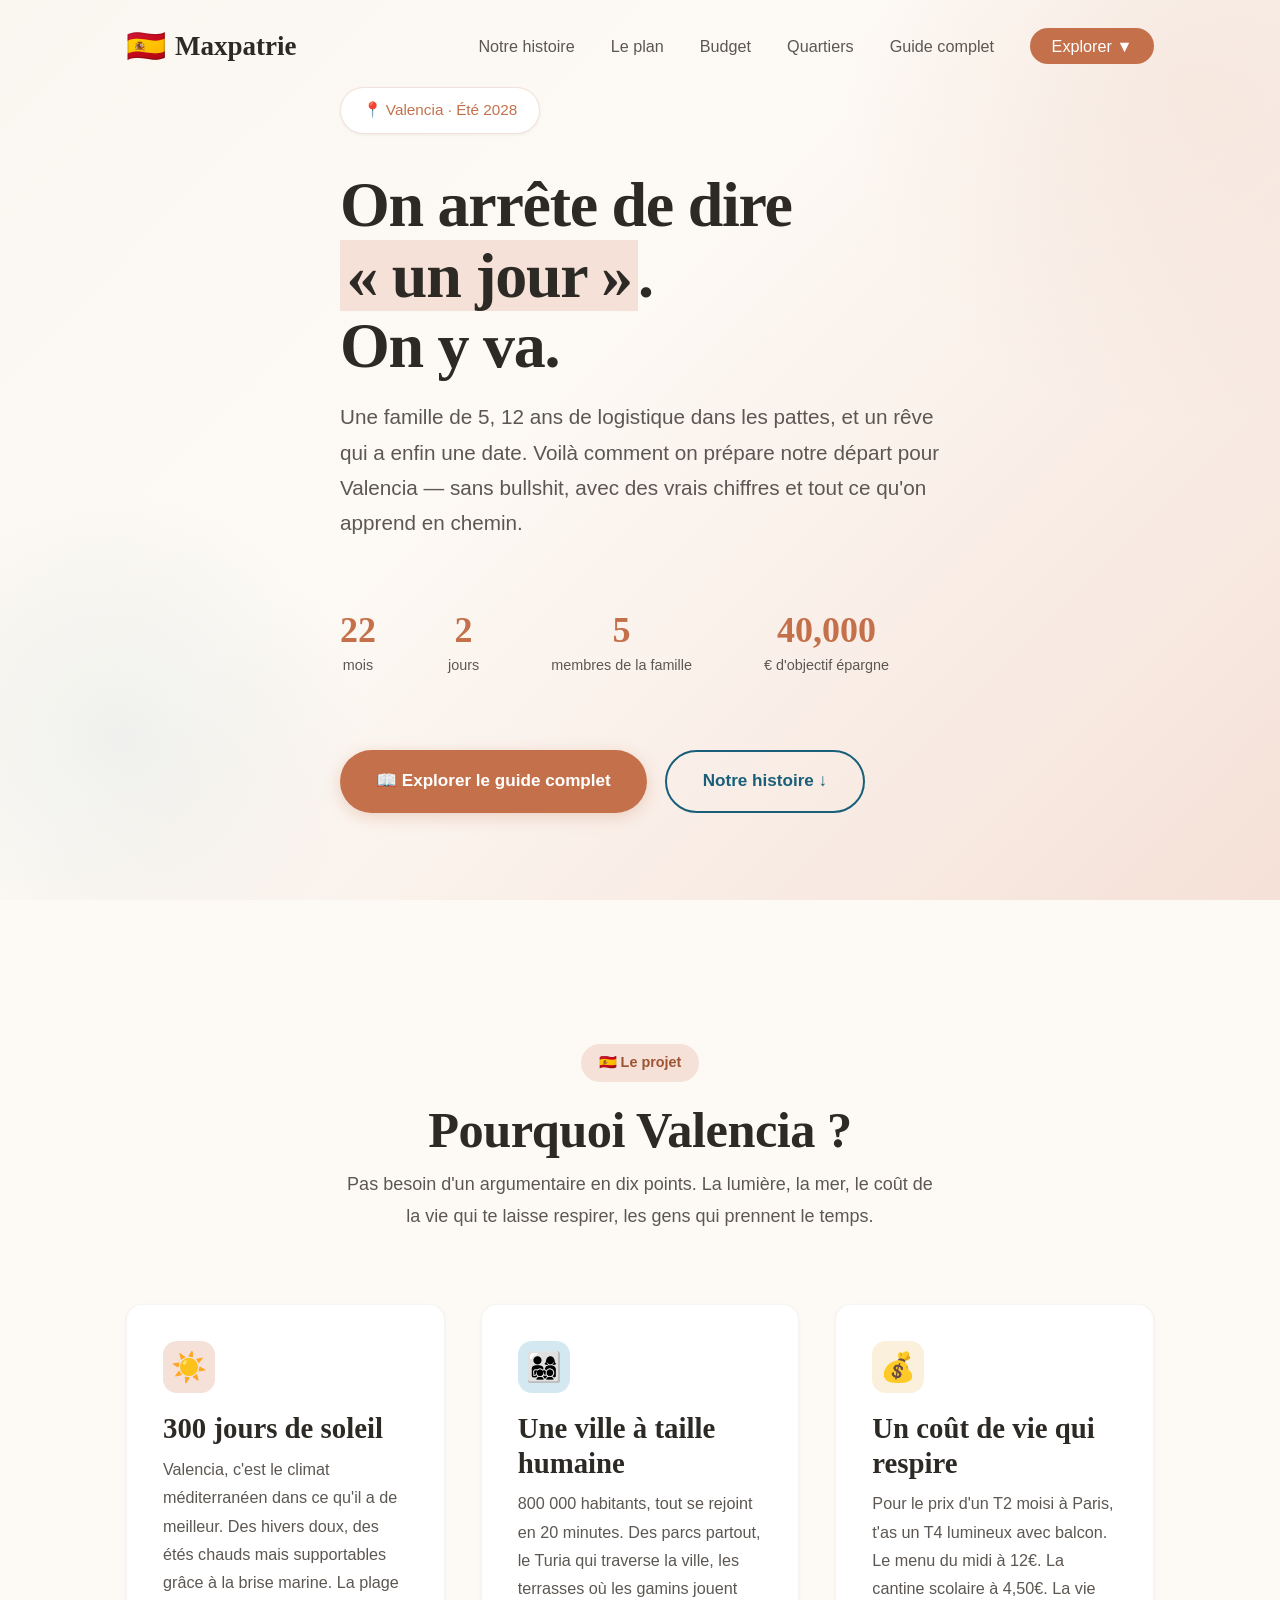
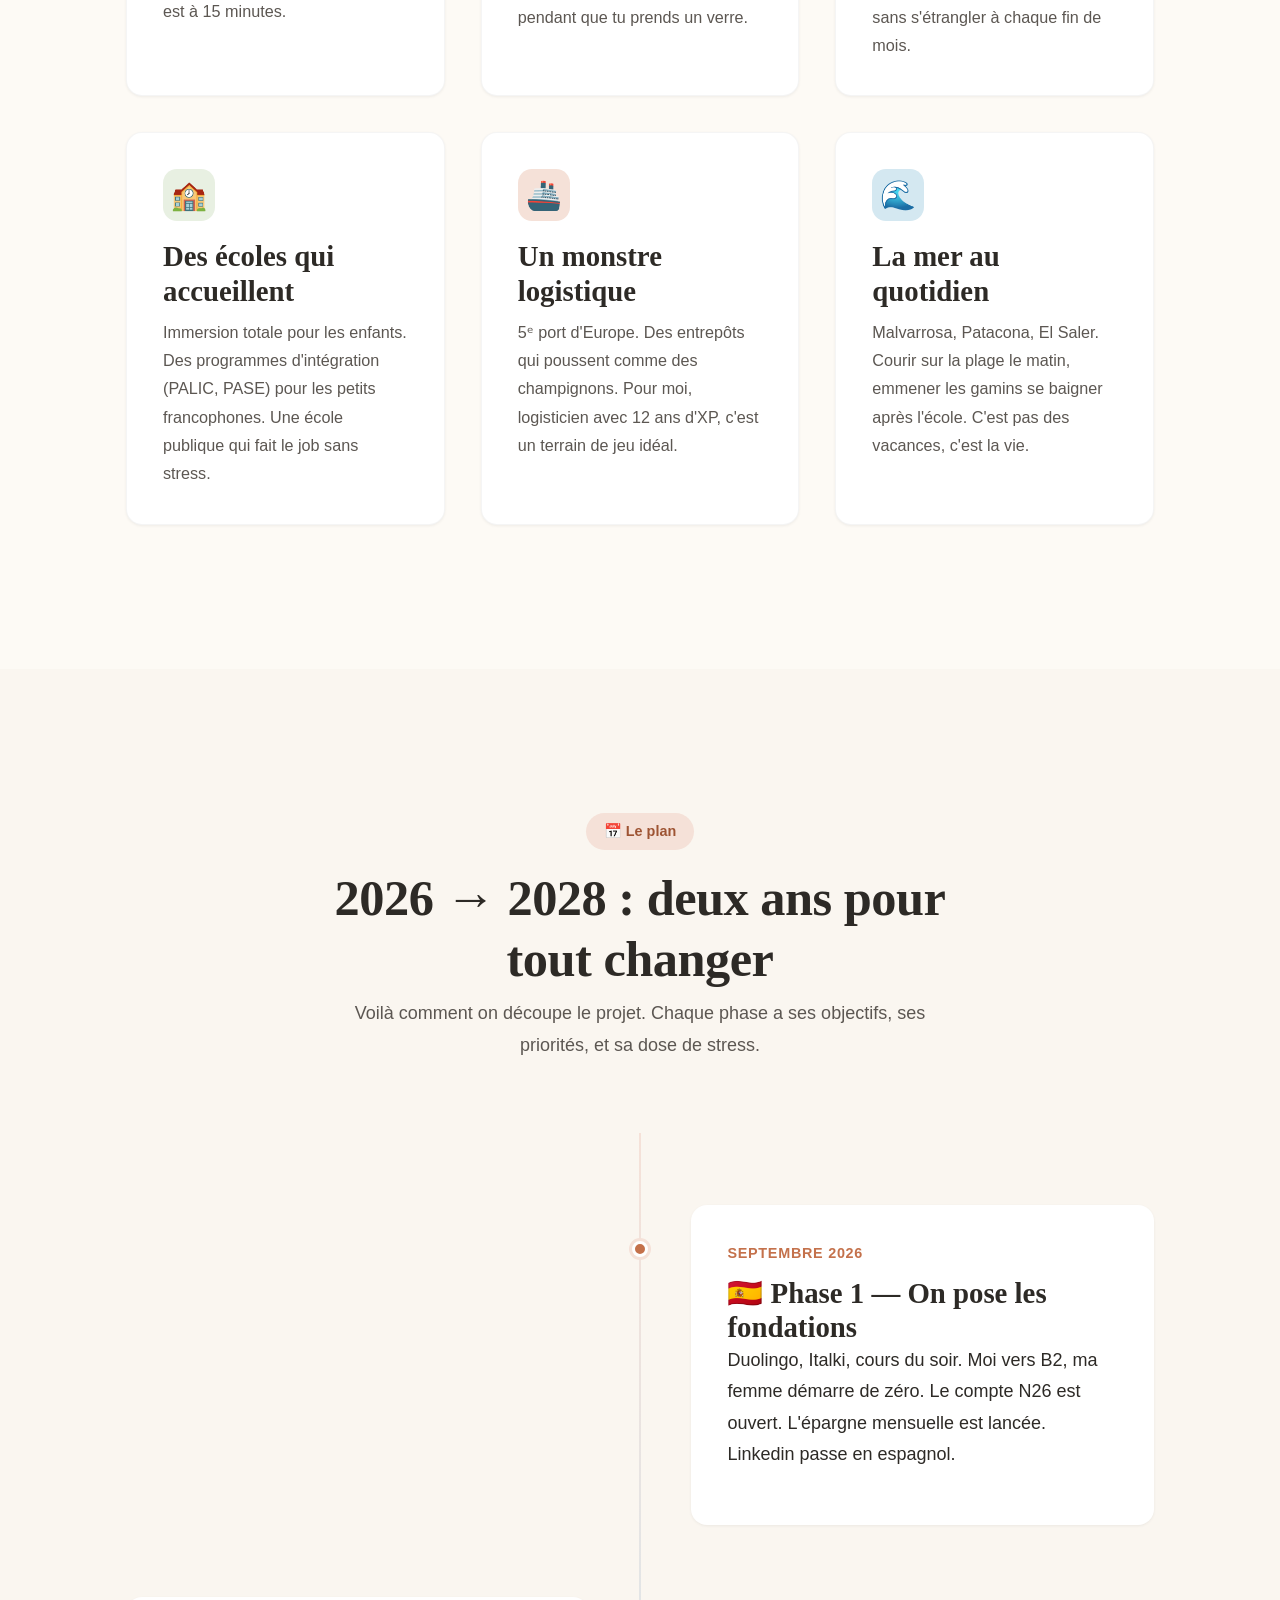
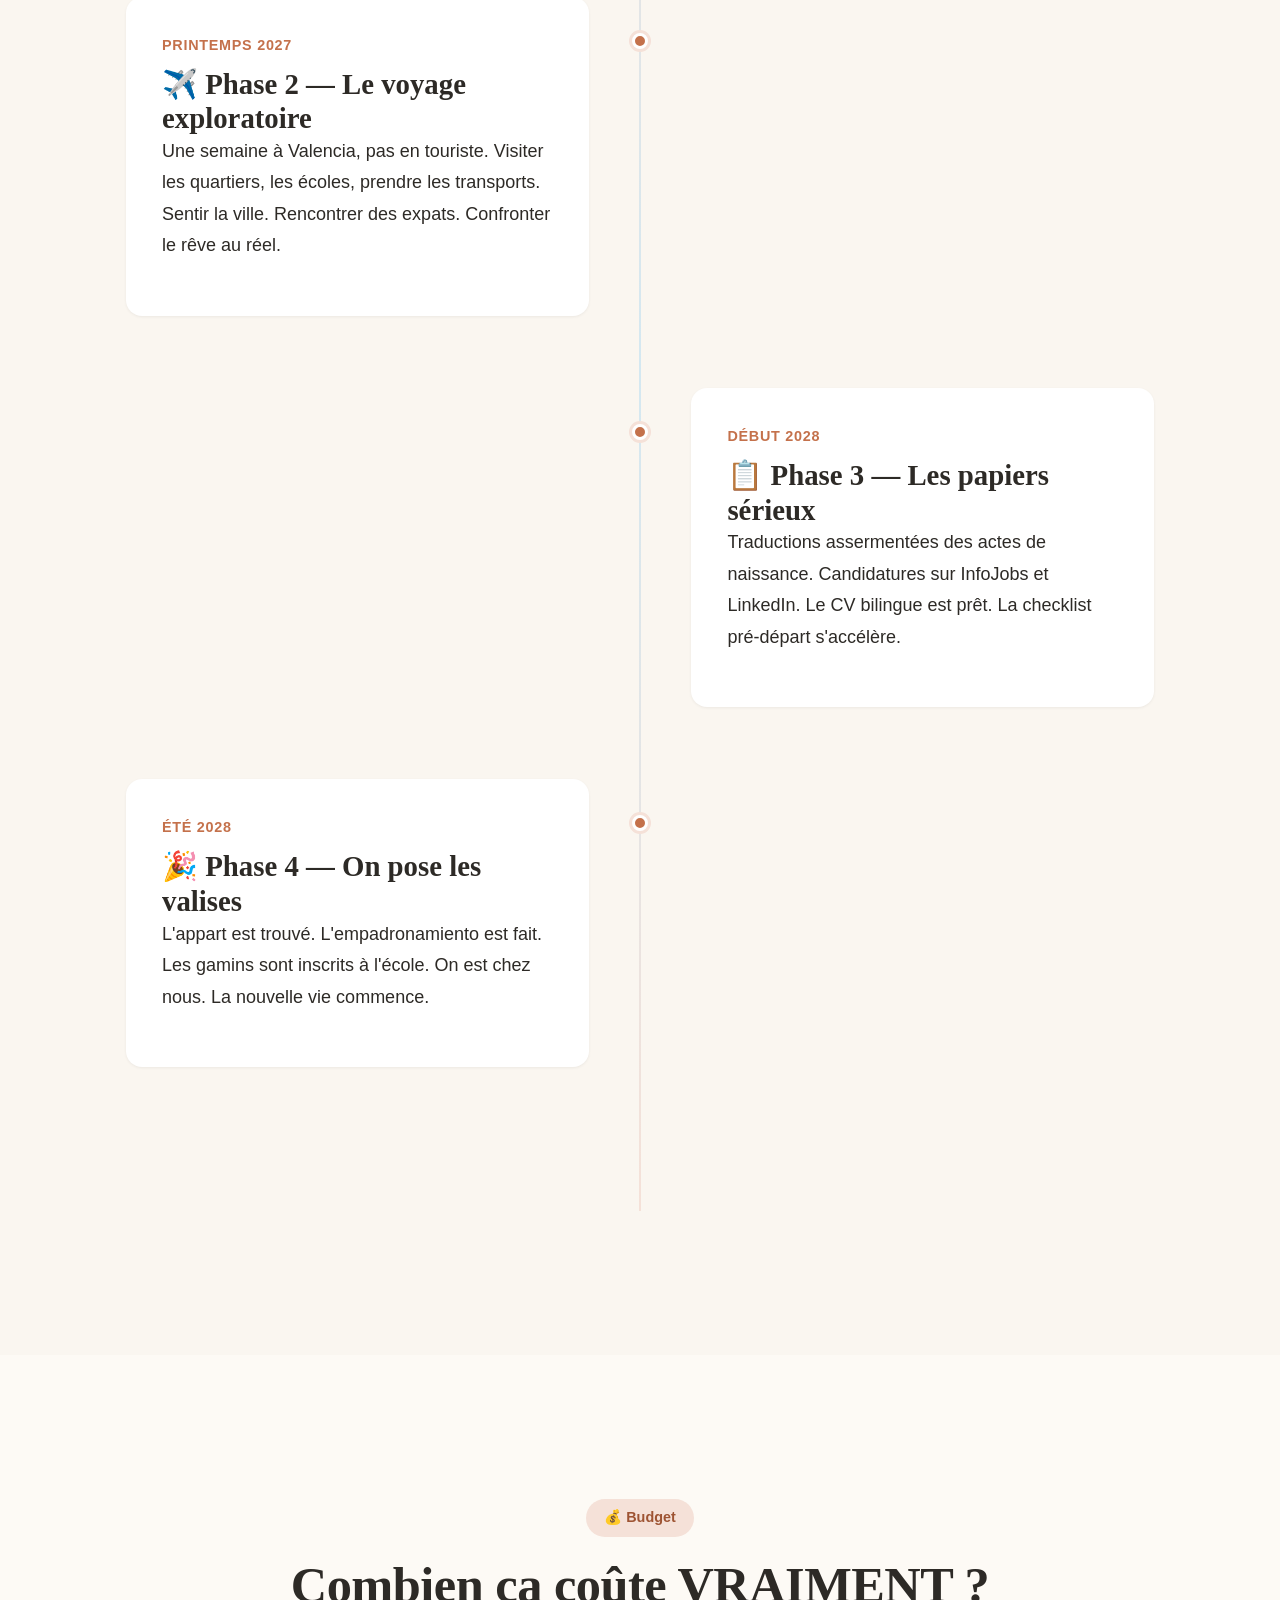
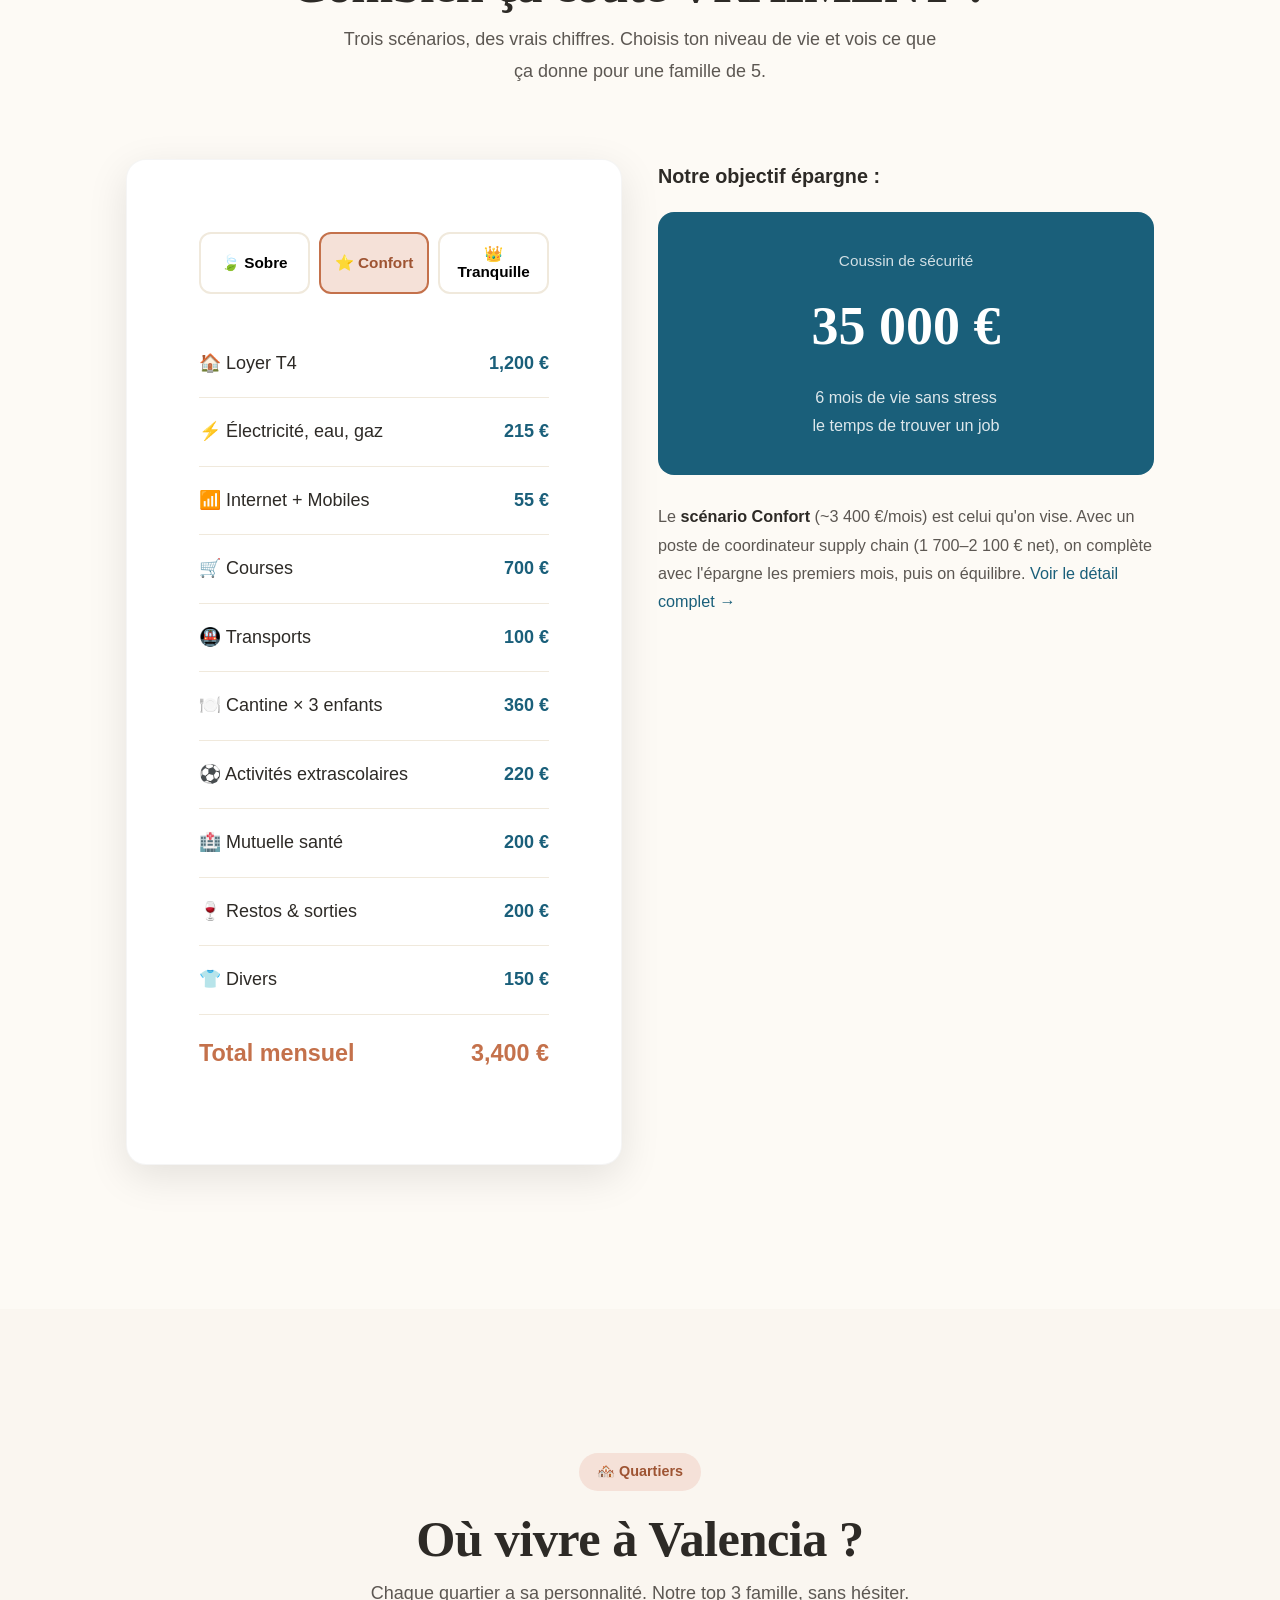
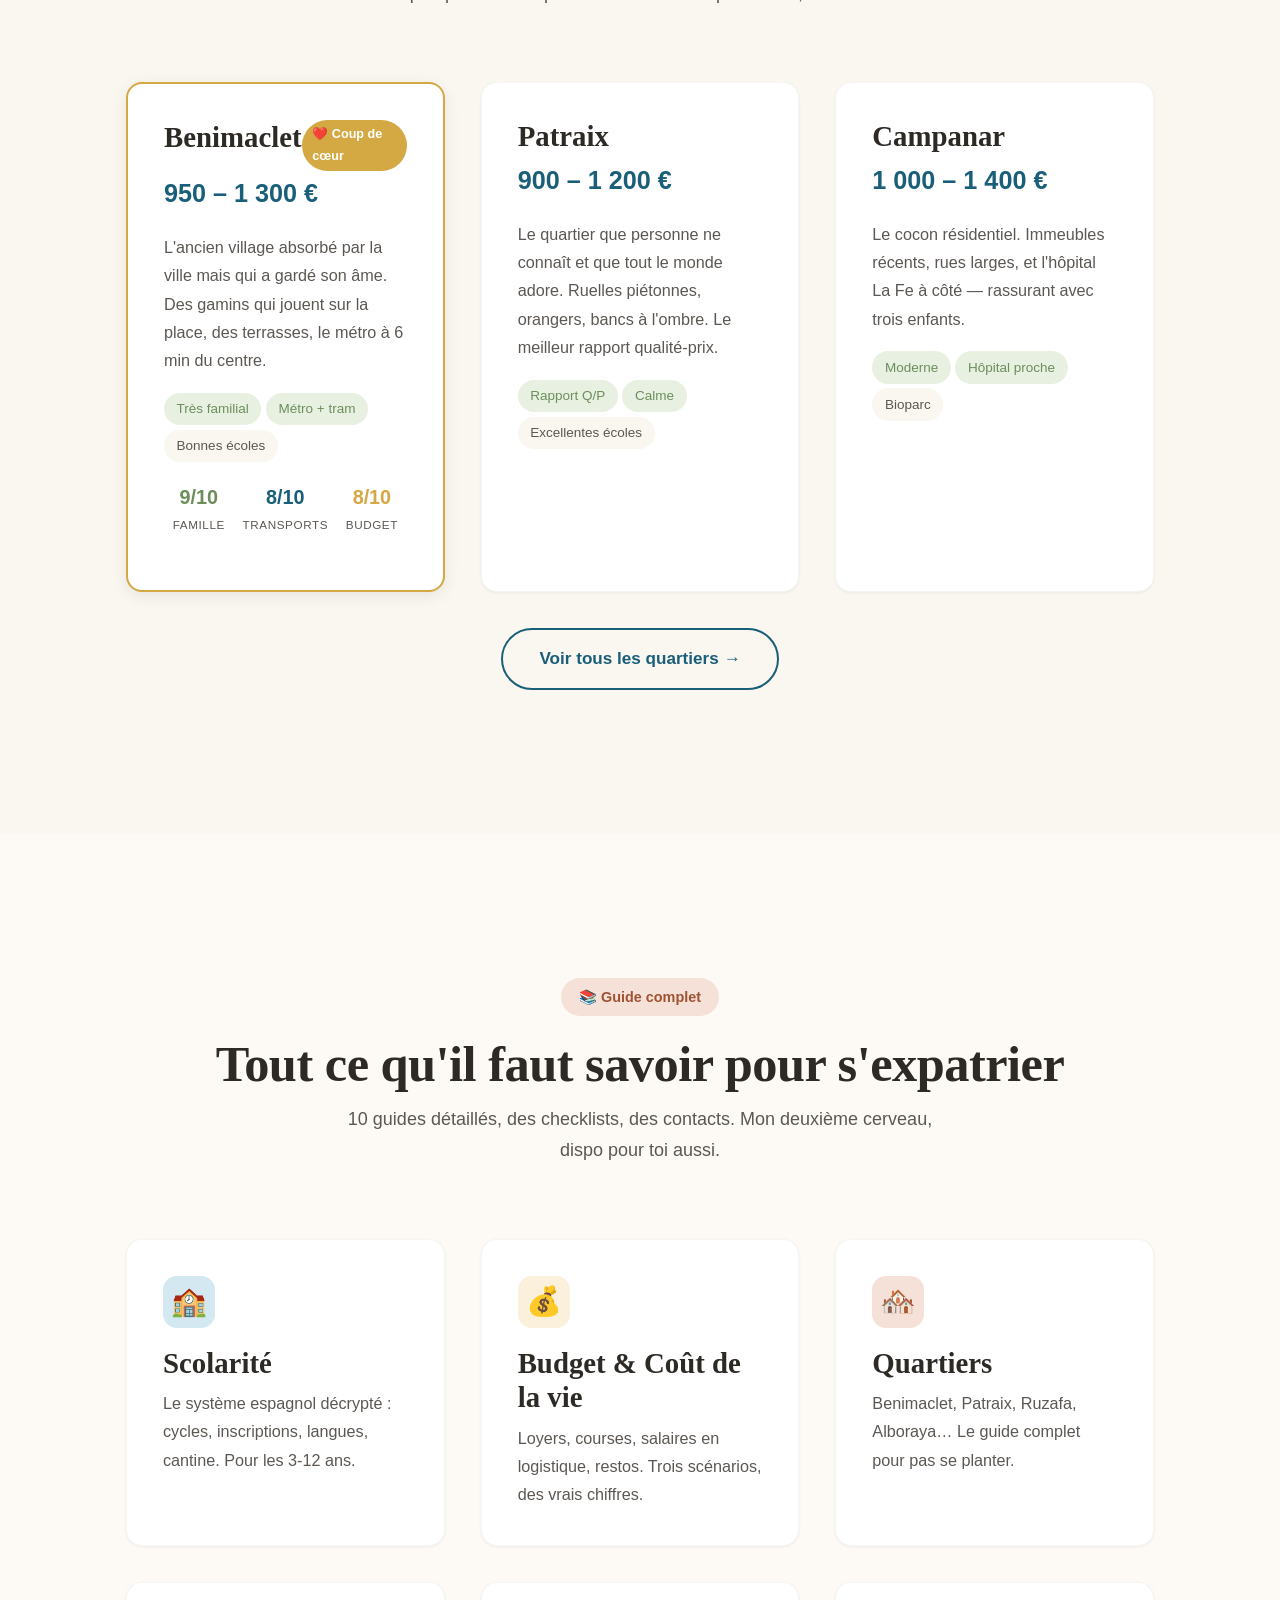
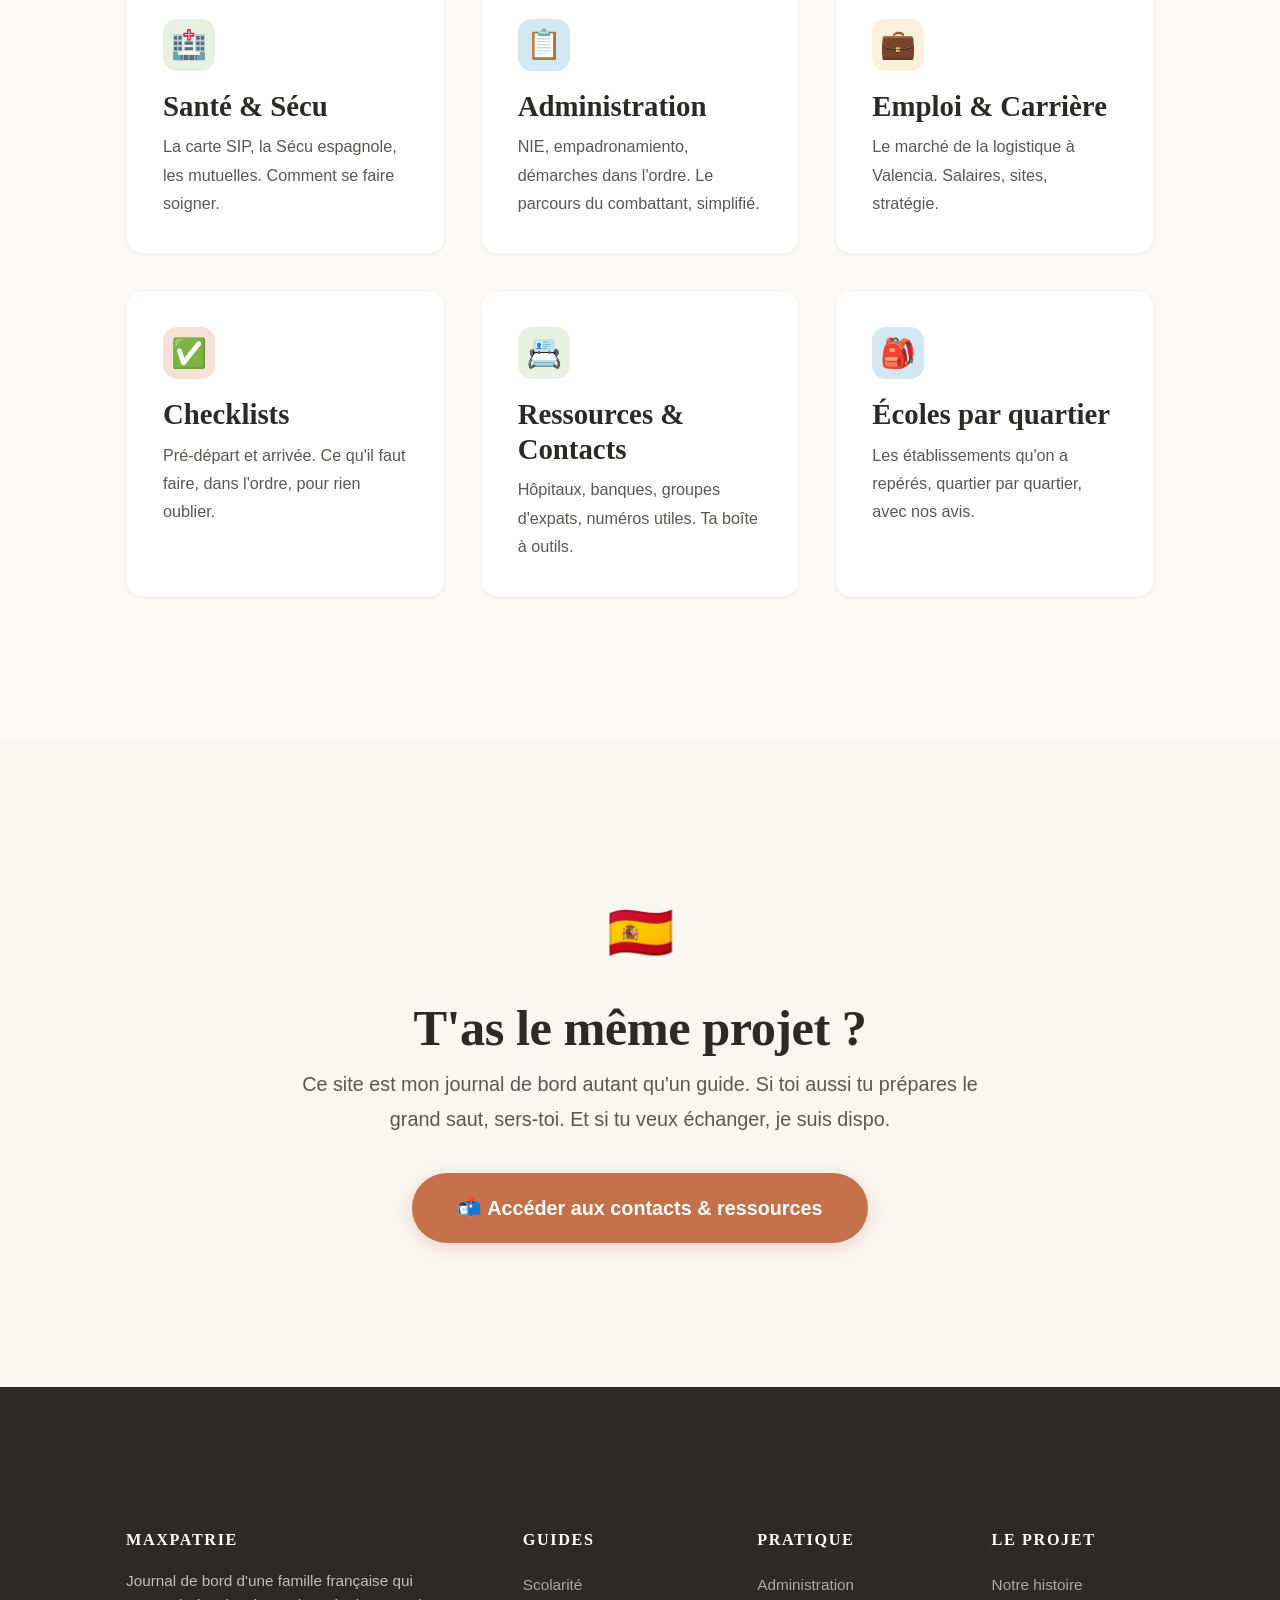
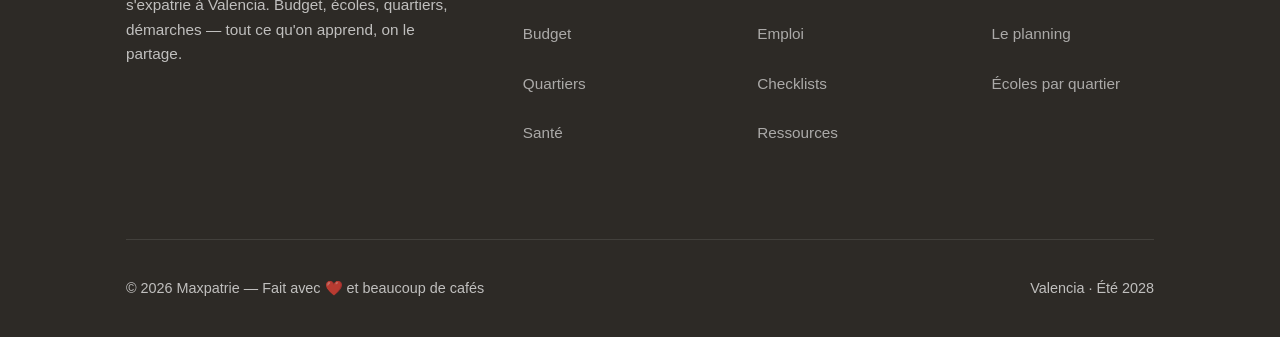
==== index.html @ c5ddb097 "🚀 Maxpatrie — Site initial" ====
<!DOCTYPE html>
<html lang="fr">
<head>
  <meta charset="UTF-8">
  <meta name="viewport" content="width=device-width, initial-scale=1.0">
  <title>Maxpatrie — Une famille française à Valencia | Blog Expatriation</title>
  <meta name="description" content="On part vivre à Valencia avec nos 3 enfants. Journal de bord d'une expatriation familiale : budget, écoles, quartiers, démarches, et tout ce qu'on apprend en chemin.">
  <meta name="keywords" content="expatriation, Valencia, famille, Espagne, vivre à Valencia, expat, français à Valencia, scolarité espagnole, coût de la vie Valencia">
  <link rel="canonical" href="https://maxpatrie.fr/">

  <!-- Open Graph -->
  <meta property="og:title" content="Maxpatrie — Une famille française à Valencia">
  <meta property="og:description" content="On part vivre à Valencia avec nos 3 enfants. Budget, écoles, quartiers, démarches — le guide complet.">
  <meta property="og:type" content="website">
  <meta property="og:locale" content="fr_FR">

  <!-- CSS -->
  <link rel="stylesheet" href="css/style.css">

  <!-- Structured Data -->
  <script type="application/ld+json">
  {
    "@context": "https://schema.org",
    "@type": "WebSite",
    "name": "Maxpatrie",
    "description": "Journal de bord d'une famille française qui s'expatrie à Valencia",
    "url": "https://maxpatrie.fr",
    "inLanguage": "fr",
    "author": {
      "@type": "Person",
      "name": "Florian",
      "description": "Père de famille, logisticien, futur expatrié à Valencia"
    }
  }
  </script>
</head>
<body>

  <!-- ===== NAVIGATION ===== -->
  <nav class="navbar" role="navigation">
    <div class="container">
      <a href="/" class="nav-logo">
        <span class="emoji">🇪🇸</span> Maxpatrie
      </a>
      <button class="nav-toggle" aria-label="Menu">
        <span></span><span></span><span></span>
      </button>
      <ul class="nav-links">
        <li><a href="#histoire">Notre histoire</a></li>
        <li><a href="#timeline">Le plan</a></li>
        <li><a href="#budget">Budget</a></li>
        <li><a href="#quartiers">Quartiers</a></li>
        <li><a href="#guide">Guide complet</a></li>
        <li><a href="#guide" class="nav-cta">Explorer ▼</a></li>
      </ul>
    </div>
  </nav>
  <div class="nav-overlay"></div>

  <!-- ===== HERO ===== -->
  <header class="hero" id="accueil">
    <div class="container">
      <div class="hero-content">
        <div class="hero-badge">
          📍 Valencia · Été 2028
        </div>
        <h1>
          On arrête de dire<br>
          <span class="highlight">« un jour »</span>.<br>
          On y va.
        </h1>
        <p class="hero-subtitle">
          Une famille de 5, 12 ans de logistique dans les pattes, et un rêve qui a enfin une date. 
          Voilà comment on prépare notre départ pour Valencia — sans bullshit, avec des vrais chiffres 
          et tout ce qu'on apprend en chemin.
        </p>
        <div class="hero-stats">
          <div class="hero-stat">
            <div class="hero-stat-value countdown-value months" data-target="22">22</div>
            <div class="hero-stat-label">mois</div>
          </div>
          <div class="hero-stat">
            <div class="hero-stat-value countdown-value days-remaining">—</div>
            <div class="hero-stat-label">jours</div>
          </div>
          <div class="hero-stat">
            <div class="hero-stat-value" data-target="5">0</div>
            <div class="hero-stat-label">membres de la famille</div>
          </div>
          <div class="hero-stat">
            <div class="hero-stat-value" data-target="40000">0</div>
            <div class="hero-stat-label">€ d'objectif épargne</div>
          </div>
        </div>
        <div class="hero-cta">
          <a href="#guide" class="btn btn-primary">📖 Explorer le guide complet</a>
          <a href="#histoire" class="btn btn-outline">Notre histoire ↓</a>
        </div>
      </div>
    </div>
  </header>

  <!-- ===== NOTRE HISTOIRE ===== -->
  <section class="section" id="histoire">
    <div class="container-narrow">
      <div class="section-header">
        <span class="badge">🇪🇸 Le projet</span>
        <h2>Pourquoi Valencia ?</h2>
        <p>Pas besoin d'un argumentaire en dix points. La lumière, la mer, le coût de la vie qui te laisse respirer, les gens qui prennent le temps.</p>
      </div>
    </div>
    <div class="container">
      <div class="grid-3" style="margin-top: 2rem;">
        <div class="card fade-in">
          <div class="card-icon terracotta">☀️</div>
          <h3>300 jours de soleil</h3>
          <p>Valencia, c'est le climat méditerranéen dans ce qu'il a de meilleur. Des hivers doux, des étés chauds mais supportables grâce à la brise marine. La plage est à 15 minutes.</p>
        </div>
        <div class="card fade-in">
          <div class="card-icon blue">👨‍👩‍👧‍👦</div>
          <h3>Une ville à taille humaine</h3>
          <p>800 000 habitants, tout se rejoint en 20 minutes. Des parcs partout, le Turia qui traverse la ville, les terrasses où les gamins jouent pendant que tu prends un verre.</p>
        </div>
        <div class="card fade-in">
          <div class="card-icon golden">💰</div>
          <h3>Un coût de vie qui respire</h3>
          <p>Pour le prix d'un T2 moisi à Paris, t'as un T4 lumineux avec balcon. Le menu du midi à 12€. La cantine scolaire à 4,50€. La vie sans s'étrangler à chaque fin de mois.</p>
        </div>
        <div class="card fade-in">
          <div class="card-icon olive">🏫</div>
          <h3>Des écoles qui accueillent</h3>
          <p>Immersion totale pour les enfants. Des programmes d'intégration (PALIC, PASE) pour les petits francophones. Une école publique qui fait le job sans stress.</p>
        </div>
        <div class="card fade-in">
          <div class="card-icon terracotta">🚢</div>
          <h3>Un monstre logistique</h3>
          <p>5ᵉ port d'Europe. Des entrepôts qui poussent comme des champignons. Pour moi, logisticien avec 12 ans d'XP, c'est un terrain de jeu idéal.</p>
        </div>
        <div class="card fade-in">
          <div class="card-icon blue">🌊</div>
          <h3>La mer au quotidien</h3>
          <p>Malvarrosa, Patacona, El Saler. Courir sur la plage le matin, emmener les gamins se baigner après l'école. C'est pas des vacances, c'est la vie.</p>
        </div>
      </div>
    </div>
  </section>

  <!-- ===== TIMELINE ===== -->
  <section class="section section-alt" id="timeline">
    <div class="container-narrow">
      <div class="section-header">
        <span class="badge">📅 Le plan</span>
        <h2>2026 → 2028 : deux ans pour tout changer</h2>
        <p>Voilà comment on découpe le projet. Chaque phase a ses objectifs, ses priorités, et sa dose de stress.</p>
      </div>
    </div>
    <div class="container">
      <div class="timeline">
        <div class="timeline-item fade-in">
          <div class="timeline-content">
            <div class="timeline-date">Septembre 2026</div>
            <h3>🇪🇸 Phase 1 — On pose les fondations</h3>
            <p>Duolingo, Italki, cours du soir. Moi vers B2, ma femme démarre de zéro. Le compte N26 est ouvert. L'épargne mensuelle est lancée. Linkedin passe en espagnol.</p>
          </div>
          <div class="timeline-dot"></div>
        </div>
        <div class="timeline-item fade-in">
          <div class="timeline-content">
            <div class="timeline-date">Printemps 2027</div>
            <h3>✈️ Phase 2 — Le voyage exploratoire</h3>
            <p>Une semaine à Valencia, pas en touriste. Visiter les quartiers, les écoles, prendre les transports. Sentir la ville. Rencontrer des expats. Confronter le rêve au réel.</p>
          </div>
          <div class="timeline-dot"></div>
        </div>
        <div class="timeline-item fade-in">
          <div class="timeline-content">
            <div class="timeline-date">Début 2028</div>
            <h3>📋 Phase 3 — Les papiers sérieux</h3>
            <p>Traductions assermentées des actes de naissance. Candidatures sur InfoJobs et LinkedIn. Le CV bilingue est prêt. La checklist pré-départ s'accélère.</p>
          </div>
          <div class="timeline-dot"></div>
        </div>
        <div class="timeline-item fade-in">
          <div class="timeline-content">
            <div class="timeline-date">Été 2028</div>
            <h3>🎉 Phase 4 — On pose les valises</h3>
            <p>L'appart est trouvé. L'empadronamiento est fait. Les gamins sont inscrits à l'école. On est chez nous. La nouvelle vie commence.</p>
          </div>
          <div class="timeline-dot"></div>
        </div>
      </div>
    </div>
  </section>

  <!-- ===== BUDGET ===== -->
  <section class="section" id="budget">
    <div class="container">
      <div class="section-header">
        <span class="badge">💰 Budget</span>
        <h2>Combien ça coûte VRAIMENT ?</h2>
        <p>Trois scénarios, des vrais chiffres. Choisis ton niveau de vie et vois ce que ça donne pour une famille de 5.</p>
      </div>
      <div class="grid-2" style="align-items: start;">
        <div class="calculator fade-in">
          <div class="calc-scenario">
            <button data-scenario="sobre">🍃 Sobre</button>
            <button data-scenario="confort" class="active">⭐ Confort</button>
            <button data-scenario="tranquille">👑 Tranquille</button>
          </div>
          <div class="calc-row"><span class="calc-label">🏠 Loyer T4</span><span class="calc-value" id="calc-loyer">—</span></div>
          <div class="calc-row"><span class="calc-label">⚡ Électricité, eau, gaz</span><span class="calc-value" id="calc-charges">—</span></div>
          <div class="calc-row"><span class="calc-label">📶 Internet + Mobiles</span><span class="calc-value" id="calc-internet">—</span></div>
          <div class="calc-row"><span class="calc-label">🛒 Courses</span><span class="calc-value" id="calc-courses">—</span></div>
          <div class="calc-row"><span class="calc-label">🚇 Transports</span><span class="calc-value" id="calc-transports">—</span></div>
          <div class="calc-row"><span class="calc-label">🍽️ Cantine × 3 enfants</span><span class="calc-value" id="calc-cantine">—</span></div>
          <div class="calc-row"><span class="calc-label">⚽ Activités extrascolaires</span><span class="calc-value" id="calc-activites">—</span></div>
          <div class="calc-row"><span class="calc-label">🏥 Mutuelle santé</span><span class="calc-value" id="calc-mutuelle">—</span></div>
          <div class="calc-row"><span class="calc-label">🍷 Restos & sorties</span><span class="calc-value" id="calc-restos">—</span></div>
          <div class="calc-row"><span class="calc-label">👕 Divers</span><span class="calc-value" id="calc-divers">—</span></div>
          <div class="calc-row" style="font-size: 1.3rem; color: var(--terracotta);">
            <span>Total mensuel</span>
            <span id="calc-total" style="transition: transform 0.15s ease;">—</span>
          </div>
        </div>
        <div class="fade-in">
          <p style="font-size: 1.1rem; margin-bottom: 1rem;"><strong>Notre objectif épargne :</strong></p>
          <div style="background: var(--med-blue); color: white; padding: 2rem; border-radius: 16px; text-align: center;">
            <div style="font-size: 0.85rem; opacity: 0.8; margin-bottom: 0.25rem;">Coussin de sécurité</div>
            <div style="font-family: var(--font-heading); font-size: 3rem; font-weight: 700;">35 000 €</div>
            <div style="font-size: 0.9rem; opacity: 0.85; margin-top: 0.5rem;">6 mois de vie sans stress<br>le temps de trouver un job</div>
          </div>
          <p style="margin-top: 1.5rem; font-size: 0.9rem; color: var(--charcoal-light);">
            Le <strong>scénario Confort</strong> (~3 400 €/mois) est celui qu'on vise. 
            Avec un poste de coordinateur supply chain (1 700–2 100 € net), on complète avec l'épargne 
            les premiers mois, puis on équilibre. <a href="pages/budget.html">Voir le détail complet →</a>
          </p>
        </div>
      </div>
    </div>
  </section>

  <!-- ===== QUARTIERS ===== -->
  <section class="section section-alt" id="quartiers">
    <div class="container">
      <div class="section-header">
        <span class="badge">🏘️ Quartiers</span>
        <h2>Où vivre à Valencia ?</h2>
        <p>Chaque quartier a sa personnalité. Notre top 3 famille, sans hésiter.</p>
      </div>
      <div class="grid-3">
        <div class="quartier-card featured fade-in" data-category="famille">
          <div style="display: flex; justify-content: space-between; align-items: start;">
            <h3>Benimaclet</h3>
            <span style="background: var(--golden); color: white; padding: 0.2rem 0.6rem; border-radius: 50px; font-size: 0.7rem; font-weight: 700;">❤️ Coup de cœur</span>
          </div>
          <div class="quartier-price">950 – 1 300 €</div>
          <p style="font-size: 0.9rem; color: var(--charcoal-light); margin-bottom: 1rem;">
            L'ancien village absorbé par la ville mais qui a gardé son âme. Des gamins qui jouent sur la place, des terrasses, le métro à 6 min du centre.
          </p>
          <div class="quartier-meta">
            <span class="meta-tag good">Très familial</span>
            <span class="meta-tag good">Métro + tram</span>
            <span class="meta-tag">Bonnes écoles</span>
          </div>
          <div class="quartier-score">
            <div class="score-item">
              <div class="score-value" style="color: var(--olive);">9/10</div>
              <div class="score-label">Famille</div>
            </div>
            <div class="score-item">
              <div class="score-value" style="color: var(--med-blue);">8/10</div>
              <div class="score-label">Transports</div>
            </div>
            <div class="score-item">
              <div class="score-value" style="color: var(--golden);">8/10</div>
              <div class="score-label">Budget</div>
            </div>
          </div>
        </div>

        <div class="quartier-card fade-in" data-category="famille">
          <h3>Patraix</h3>
          <div class="quartier-price">900 – 1 200 €</div>
          <p style="font-size: 0.9rem; color: var(--charcoal-light); margin-bottom: 1rem;">
            Le quartier que personne ne connaît et que tout le monde adore. Ruelles piétonnes, orangers, bancs à l'ombre. Le meilleur rapport qualité-prix.
          </p>
          <div class="quartier-meta">
            <span class="meta-tag good">Rapport Q/P</span>
            <span class="meta-tag good">Calme</span>
            <span class="meta-tag">Excellentes écoles</span>
          </div>
        </div>

        <div class="quartier-card fade-in" data-category="famille">
          <h3>Campanar</h3>
          <div class="quartier-price">1 000 – 1 400 €</div>
          <p style="font-size: 0.9rem; color: var(--charcoal-light); margin-bottom: 1rem;">
            Le cocon résidentiel. Immeubles récents, rues larges, et l'hôpital La Fe à côté — rassurant avec trois enfants.
          </p>
          <div class="quartier-meta">
            <span class="meta-tag good">Moderne</span>
            <span class="meta-tag good">Hôpital proche</span>
            <span class="meta-tag">Bioparc</span>
          </div>
        </div>
      </div>
      <div style="text-align: center; margin-top: 2rem;">
        <a href="pages/quartiers.html" class="btn btn-outline">Voir tous les quartiers →</a>
      </div>
    </div>
  </section>

  <!-- ===== GUIDE COMPLET ===== -->
  <section class="section" id="guide">
    <div class="container">
      <div class="section-header">
        <span class="badge">📚 Guide complet</span>
        <h2>Tout ce qu'il faut savoir pour s'expatrier</h2>
        <p>10 guides détaillés, des checklists, des contacts. Mon deuxième cerveau, dispo pour toi aussi.</p>
      </div>
      <div class="grid-3">
        <a href="pages/scolarite.html" class="card" style="text-decoration: none; color: inherit;">
          <div class="card-icon blue">🏫</div>
          <h3>Scolarité</h3>
          <p>Le système espagnol décrypté : cycles, inscriptions, langues, cantine. Pour les 3-12 ans.</p>
        </a>
        <a href="pages/budget.html" class="card" style="text-decoration: none; color: inherit;">
          <div class="card-icon golden">💰</div>
          <h3>Budget & Coût de la vie</h3>
          <p>Loyers, courses, salaires en logistique, restos. Trois scénarios, des vrais chiffres.</p>
        </a>
        <a href="pages/quartiers.html" class="card" style="text-decoration: none; color: inherit;">
          <div class="card-icon terracotta">🏘️</div>
          <h3>Quartiers</h3>
          <p>Benimaclet, Patraix, Ruzafa, Alboraya… Le guide complet pour pas se planter.</p>
        </a>
        <a href="pages/sante.html" class="card" style="text-decoration: none; color: inherit;">
          <div class="card-icon olive">🏥</div>
          <h3>Santé & Sécu</h3>
          <p>La carte SIP, la Sécu espagnole, les mutuelles. Comment se faire soigner.</p>
        </a>
        <a href="pages/administration.html" class="card" style="text-decoration: none; color: inherit;">
          <div class="card-icon blue">📋</div>
          <h3>Administration</h3>
          <p>NIE, empadronamiento, démarches dans l'ordre. Le parcours du combattant, simplifié.</p>
        </a>
        <a href="pages/emploi.html" class="card" style="text-decoration: none; color: inherit;">
          <div class="card-icon golden">💼</div>
          <h3>Emploi & Carrière</h3>
          <p>Le marché de la logistique à Valencia. Salaires, sites, stratégie.</p>
        </a>
        <a href="pages/checklists.html" class="card" style="text-decoration: none; color: inherit;">
          <div class="card-icon terracotta">✅</div>
          <h3>Checklists</h3>
          <p>Pré-départ et arrivée. Ce qu'il faut faire, dans l'ordre, pour rien oublier.</p>
        </a>
        <a href="pages/ressources.html" class="card" style="text-decoration: none; color: inherit;">
          <div class="card-icon olive">📇</div>
          <h3>Ressources & Contacts</h3>
          <p>Hôpitaux, banques, groupes d'expats, numéros utiles. Ta boîte à outils.</p>
        </a>
        <a href="pages/ecoles.html" class="card" style="text-decoration: none; color: inherit;">
          <div class="card-icon blue">🎒</div>
          <h3>Écoles par quartier</h3>
          <p>Les établissements qu'on a repérés, quartier par quartier, avec nos avis.</p>
        </a>
      </div>
    </div>
  </section>

  <!-- ===== CTA FINAL ===== -->
  <section class="section section-alt" style="text-align: center;">
    <div class="container-narrow">
      <span style="font-size: 3rem; display: block; margin-bottom: 1rem;">🇪🇸</span>
      <h2 style="margin-bottom: 0.5rem;">T'as le même projet ?</h2>
      <p style="color: var(--charcoal-light); margin-bottom: 2rem; font-size: 1.1rem;">
        Ce site est mon journal de bord autant qu'un guide. Si toi aussi tu prépares le grand saut, 
        sers-toi. Et si tu veux échanger, je suis dispo.
      </p>
      <a href="pages/ressources.html" class="btn btn-primary" style="font-size: 1.1rem; padding: 1rem 2.5rem;">
        📬 Accéder aux contacts & ressources
      </a>
    </div>
  </section>

  <!-- ===== FOOTER ===== -->
  <footer class="footer">
    <div class="container">
      <div class="footer-grid">
        <div>
          <h4>Maxpatrie</h4>
          <p style="font-size: 0.85rem; line-height: 1.6;">
            Journal de bord d'une famille française qui s'expatrie à Valencia. 
            Budget, écoles, quartiers, démarches — tout ce qu'on apprend, on le partage.
          </p>
        </div>
        <div>
          <h4>Guides</h4>
          <p><a href="pages/scolarite.html">Scolarité</a></p>
          <p><a href="pages/budget.html">Budget</a></p>
          <p><a href="pages/quartiers.html">Quartiers</a></p>
          <p><a href="pages/sante.html">Santé</a></p>
        </div>
        <div>
          <h4>Pratique</h4>
          <p><a href="pages/administration.html">Administration</a></p>
          <p><a href="pages/emploi.html">Emploi</a></p>
          <p><a href="pages/checklists.html">Checklists</a></p>
          <p><a href="pages/ressources.html">Ressources</a></p>
        </div>
        <div>
          <h4>Le projet</h4>
          <p><a href="#histoire">Notre histoire</a></p>
          <p><a href="#timeline">Le planning</a></p>
          <p><a href="pages/ecoles.html">Écoles par quartier</a></p>
        </div>
      </div>
      <div class="footer-bottom">
        <span>© 2026 Maxpatrie — Fait avec ❤️ et beaucoup de cafés</span>
        <span>Valencia · Été 2028</span>
      </div>
    </div>
  </footer>

  <script src="js/main.js"></script>
</body>
</html>
---- css/style.css ----
/* =============================================
   MAXPATRIE — Design System Méditerranéen
   Une famille française à Valencia
   ============================================= */

/* --- CSS Variables --- */
:root {
  /* Palette */
  --terracotta: #c4714b;
  --terracotta-dark: #9e5433;
  --terracotta-light: #f5e1d8;
  --med-blue: #1a5f7a;
  --med-blue-dark: #0f4055;
  --med-blue-light: #d4e8f1;
  --golden: #d4a843;
  --golden-dark: #b8912b;
  --sand: #faf6f0;
  --sand-dark: #f0e9dc;
  --cream: #fdfaf5;
  --charcoal: #2d2a26;
  --charcoal-light: #5c5752;
  --olive: #6b8e5a;
  --olive-light: #e8f0e2;
  --white: #ffffff;
  --red-soft: #e07060;

  /* Typography */
  --font-heading: 'Georgia', 'Times New Roman', serif;
  --font-body: -apple-system, BlinkMacSystemFont, 'Segoe UI', Roboto, sans-serif;
  --font-mono: 'SF Mono', 'Fira Code', monospace;

  /* Spacing */
  --space-xs: 0.25rem;
  --space-sm: 0.5rem;
  --space-md: 1rem;
  --space-lg: 2rem;
  --space-xl: 4rem;
  --space-2xl: 8rem;
  --max-width: 1100px;
  --max-width-narrow: 750px;

  /* Shadows */
  --shadow-sm: 0 1px 3px rgba(0,0,0,0.06);
  --shadow-md: 0 4px 16px rgba(0,0,0,0.08);
  --shadow-lg: 0 12px 40px rgba(0,0,0,0.10);
  --shadow-xl: 0 20px 60px rgba(0,0,0,0.12);

  /* Transitions */
  --ease-out: cubic-bezier(0.16, 1, 0.3, 1);
  --ease-spring: cubic-bezier(0.34, 1.56, 0.64, 1);
}

/* --- Reset --- */
*, *::before, *::after {
  box-sizing: border-box;
  margin: 0;
  padding: 0;
}

html {
  scroll-behavior: smooth;
  font-size: 18px;
  -webkit-font-smoothing: antialiased;
  -moz-osx-font-smoothing: grayscale;
}

body {
  font-family: var(--font-body);
  color: var(--charcoal);
  background: var(--cream);
  line-height: 1.75;
  overflow-x: hidden;
}

/* --- Typography --- */
h1, h2, h3, h4 {
  font-family: var(--font-heading);
  font-weight: 700;
  line-height: 1.2;
  color: var(--charcoal);
}

h1 { font-size: clamp(2.2rem, 5vw, 3.8rem); letter-spacing: -0.02em; }
h2 { font-size: clamp(1.8rem, 4vw, 2.8rem); letter-spacing: -0.01em; }
h3 { font-size: clamp(1.3rem, 2.5vw, 1.6rem); }
h4 { font-size: 1.1rem; }

p { margin-bottom: var(--space-md); }

a {
  color: var(--med-blue);
  text-decoration: none;
  transition: color 0.2s var(--ease-out);
}
a:hover { color: var(--med-blue-dark); }

strong { color: var(--charcoal); font-weight: 600; }

/* --- Layout --- */
.container {
  max-width: var(--max-width);
  margin: 0 auto;
  padding: 0 var(--space-lg);
}

.container-narrow {
  max-width: var(--max-width-narrow);
  margin: 0 auto;
  padding: 0 var(--space-lg);
}

.section {
  padding: var(--space-2xl) 0;
}

.section-alt {
  background: var(--sand);
}

/* --- Navbar --- */
.navbar {
  position: fixed;
  top: 0;
  left: 0;
  right: 0;
  z-index: 1000;
  padding: var(--space-md) 0;
  transition: all 0.3s var(--ease-out);
}

.navbar.scrolled {
  background: rgba(253, 250, 245, 0.92);
  backdrop-filter: blur(16px);
  -webkit-backdrop-filter: blur(16px);
  box-shadow: var(--shadow-sm);
  padding: var(--space-sm) 0;
}

.navbar .container {
  display: flex;
  justify-content: space-between;
  align-items: center;
}

.nav-logo {
  font-family: var(--font-heading);
  font-size: 1.5rem;
  font-weight: 700;
  color: var(--charcoal);
  display: flex;
  align-items: center;
  gap: var(--space-sm);
}

.nav-logo .emoji { font-size: 1.8rem; }

.nav-links {
  display: flex;
  gap: var(--space-lg);
  list-style: none;
  align-items: center;
}

.nav-links a {
  color: var(--charcoal-light);
  font-size: 0.9rem;
  font-weight: 500;
  transition: color 0.2s;
  position: relative;
}

.nav-links a:hover { color: var(--terracotta); }

.nav-links a::after {
  content: '';
  position: absolute;
  bottom: -4px;
  left: 0;
  width: 0;
  height: 2px;
  background: var(--terracotta);
  transition: width 0.3s var(--ease-out);
}

.nav-links a:hover::after { width: 100%; }

.nav-cta {
  background: var(--terracotta);
  color: var(--white) !important;
  padding: 0.5rem 1.2rem;
  border-radius: 50px;
  font-weight: 600;
  transition: all 0.3s var(--ease-out) !important;
}

.nav-cta:hover {
  background: var(--terracotta-dark);
  transform: translateY(-1px);
  box-shadow: var(--shadow-md);
}

.nav-cta::after { display: none !important; }

/* Mobile Nav */
.nav-toggle {
  display: none;
  flex-direction: column;
  gap: 5px;
  cursor: pointer;
  padding: 5px;
  background: none;
  border: none;
}

.nav-toggle span {
  display: block;
  width: 24px;
  height: 2px;
  background: var(--charcoal);
  transition: all 0.3s var(--ease-out);
}

.nav-toggle.open span:nth-child(1) { transform: rotate(45deg) translate(5px, 5px); }
.nav-toggle.open span:nth-child(2) { opacity: 0; }
.nav-toggle.open span:nth-child(3) { transform: rotate(-45deg) translate(5px, -5px); }

/* --- Hero --- */
.hero {
  min-height: 100vh;
  display: flex;
  align-items: center;
  background: linear-gradient(135deg, var(--sand) 0%, var(--cream) 40%, var(--terracotta-light) 100%);
  position: relative;
  overflow: hidden;
}

.hero::before {
  content: '';
  position: absolute;
  top: -30%;
  right: -20%;
  width: 700px;
  height: 700px;
  background: radial-gradient(circle, rgba(196, 113, 75, 0.08) 0%, transparent 70%);
  border-radius: 50%;
}

.hero::after {
  content: '';
  position: absolute;
  bottom: -10%;
  left: -10%;
  width: 500px;
  height: 500px;
  background: radial-gradient(circle, rgba(26, 95, 122, 0.06) 0%, transparent 70%);
  border-radius: 50%;
}

.hero-content {
  position: relative;
  z-index: 1;
  max-width: 700px;
}

.hero-badge {
  display: inline-flex;
  align-items: center;
  gap: var(--space-sm);
  background: var(--white);
  border: 1px solid rgba(196, 113, 75, 0.2);
  padding: 0.5rem 1.2rem;
  border-radius: 50px;
  font-size: 0.85rem;
  font-weight: 500;
  color: var(--terracotta);
  margin-bottom: var(--space-lg);
  box-shadow: var(--shadow-sm);
}

.hero h1 {
  margin-bottom: var(--space-md);
  line-height: 1.1;
}

.hero h1 .highlight {
  background: linear-gradient(120deg, var(--terracotta-light) 0%, var(--terracotta-light) 60%);
  padding: 0 0.1em;
}

.hero-subtitle {
  font-size: 1.15rem;
  color: var(--charcoal-light);
  margin-bottom: var(--space-xl);
  line-height: 1.7;
  max-width: 600px;
}

.hero-stats {
  display: flex;
  gap: var(--space-xl);
  margin-bottom: var(--space-xl);
}

.hero-stat {
  text-align: center;
}

.hero-stat-value {
  font-family: var(--font-heading);
  font-size: 2rem;
  font-weight: 700;
  color: var(--terracotta);
  line-height: 1;
}

.hero-stat-label {
  font-size: 0.8rem;
  color: var(--charcoal-light);
  margin-top: var(--space-xs);
}

.hero-cta {
  display: flex;
  gap: var(--space-md);
  flex-wrap: wrap;
}

/* --- Buttons --- */
.btn {
  display: inline-flex;
  align-items: center;
  gap: var(--space-sm);
  padding: 0.8rem 2rem;
  border-radius: 50px;
  font-weight: 600;
  font-size: 0.95rem;
  cursor: pointer;
  transition: all 0.3s var(--ease-out);
  border: none;
  font-family: var(--font-body);
}

.btn-primary {
  background: var(--terracotta);
  color: var(--white);
  box-shadow: 0 4px 16px rgba(196, 113, 75, 0.25);
}

.btn-primary:hover {
  background: var(--terracotta-dark);
  transform: translateY(-2px);
  box-shadow: 0 8px 24px rgba(196, 113, 75, 0.35);
}

.btn-outline {
  background: transparent;
  color: var(--med-blue);
  border: 2px solid var(--med-blue);
}

.btn-outline:hover {
  background: var(--med-blue);
  color: var(--white);
  transform: translateY(-2px);
}

.btn-sm {
  padding: 0.5rem 1.2rem;
  font-size: 0.85rem;
}

/* --- Cards --- */
.card {
  background: var(--white);
  border-radius: 16px;
  padding: var(--space-lg);
  box-shadow: var(--shadow-sm);
  transition: all 0.3s var(--ease-out);
  border: 1px solid rgba(0,0,0,0.04);
}

.card:hover {
  transform: translateY(-4px);
  box-shadow: var(--shadow-lg);
}

.card-icon {
  width: 52px;
  height: 52px;
  border-radius: 14px;
  display: flex;
  align-items: center;
  justify-content: center;
  font-size: 1.6rem;
  margin-bottom: var(--space-md);
}

.card-icon.terracotta { background: var(--terracotta-light); }
.card-icon.blue { background: var(--med-blue-light); }
.card-icon.golden { background: #faf0db; }
.card-icon.olive { background: var(--olive-light); }

.card h3 {
  margin-bottom: var(--space-sm);
}

.card p {
  color: var(--charcoal-light);
  font-size: 0.9rem;
  margin-bottom: 0;
}

/* --- Grids --- */
.grid-2 {
  display: grid;
  grid-template-columns: repeat(2, 1fr);
  gap: var(--space-lg);
}

.grid-3 {
  display: grid;
  grid-template-columns: repeat(3, 1fr);
  gap: var(--space-lg);
}

.grid-4 {
  display: grid;
  grid-template-columns: repeat(4, 1fr);
  gap: var(--space-lg);
}

/* --- Section Headers --- */
.section-header {
  text-align: center;
  margin-bottom: var(--space-xl);
}

.section-header .badge {
  display: inline-block;
  background: var(--terracotta-light);
  color: var(--terracotta-dark);
  padding: 0.35rem 1rem;
  border-radius: 50px;
  font-size: 0.8rem;
  font-weight: 600;
  margin-bottom: var(--space-md);
}

.section-header h2 {
  margin-bottom: var(--space-sm);
}

.section-header p {
  color: var(--charcoal-light);
  max-width: 600px;
  margin: 0 auto;
}

/* --- Timeline --- */
.timeline {
  position: relative;
  padding: var(--space-xl) 0;
}

.timeline::before {
  content: '';
  position: absolute;
  left: 50%;
  transform: translateX(-50%);
  top: 0;
  bottom: 0;
  width: 2px;
  background: linear-gradient(to bottom, var(--terracotta-light), var(--med-blue-light), var(--terracotta-light));
}

.timeline-item {
  display: flex;
  align-items: flex-start;
  margin-bottom: var(--space-xl);
  position: relative;
}

.timeline-item:nth-child(odd) {
  flex-direction: row-reverse;
}

.timeline-content {
  width: 45%;
  padding: var(--space-lg);
  background: var(--white);
  border-radius: 16px;
  box-shadow: var(--shadow-sm);
  position: relative;
}

.timeline-dot {
  position: absolute;
  left: 50%;
  top: 2rem;
  transform: translateX(-50%);
  width: 16px;
  height: 16px;
  background: var(--terracotta);
  border-radius: 50%;
  border: 3px solid var(--white);
  box-shadow: 0 0 0 3px var(--terracotta-light);
  z-index: 1;
}

.timeline-date {
  font-size: 0.8rem;
  font-weight: 700;
  color: var(--terracotta);
  text-transform: uppercase;
  letter-spacing: 0.05em;
  margin-bottom: var(--space-sm);
}

/* --- Budget Calculator --- */
.calculator {
  background: var(--white);
  border-radius: 20px;
  padding: var(--space-xl);
  box-shadow: var(--shadow-lg);
  border: 1px solid rgba(0,0,0,0.04);
}

.calc-row {
  display: flex;
  align-items: center;
  justify-content: space-between;
  padding: var(--space-md) 0;
  border-bottom: 1px solid var(--sand-dark);
}

.calc-row:last-child {
  border-bottom: none;
  font-weight: 700;
  font-size: 1.2rem;
}

.calc-label {
  display: flex;
  align-items: center;
  gap: var(--space-sm);
}

.calc-value {
  font-weight: 600;
  color: var(--med-blue);
}

.calc-scenario {
  display: flex;
  gap: var(--space-sm);
  margin-bottom: var(--space-lg);
}

.calc-scenario button {
  flex: 1;
  padding: 0.6rem;
  border: 2px solid var(--sand-dark);
  background: transparent;
  border-radius: 12px;
  cursor: pointer;
  font-weight: 600;
  font-size: 0.85rem;
  transition: all 0.2s;
  font-family: var(--font-body);
}

.calc-scenario button.active {
  border-color: var(--terracotta);
  background: var(--terracotta-light);
  color: var(--terracotta-dark);
}

/* --- Neighborhood Comparison --- */
.quartier-card {
  background: var(--white);
  border-radius: 16px;
  padding: var(--space-lg);
  box-shadow: var(--shadow-sm);
  border: 1px solid rgba(0,0,0,0.04);
}

.quartier-card.featured {
  border: 2px solid var(--golden);
  box-shadow: var(--shadow-md);
}

.quartier-card h3 {
  margin-bottom: var(--space-xs);
}

.quartier-price {
  font-size: 1.4rem;
  font-weight: 700;
  color: var(--med-blue);
  margin-bottom: var(--space-md);
}

.quartier-meta {
  display: flex;
  flex-wrap: wrap;
  gap: var(--space-xs);
  margin-bottom: var(--space-md);
}

.meta-tag {
  background: var(--sand);
  padding: 0.25rem 0.7rem;
  border-radius: 50px;
  font-size: 0.75rem;
  font-weight: 500;
  color: var(--charcoal-light);
}

.meta-tag.good { background: var(--olive-light); color: var(--olive); }
.meta-tag.warn { background: #fef3e2; color: #b8912b; }

.quartier-score {
  display: flex;
  gap: var(--space-sm);
  margin-bottom: var(--space-md);
}

.score-item {
  text-align: center;
  flex: 1;
}

.score-value {
  font-weight: 700;
  font-size: 1.1rem;
}

.score-label {
  font-size: 0.65rem;
  color: var(--charcoal-light);
  text-transform: uppercase;
  letter-spacing: 0.05em;
}

/* --- Footer --- */
.footer {
  background: var(--charcoal);
  color: rgba(255,255,255,0.7);
  padding: var(--space-2xl) 0 var(--space-lg);
}

.footer-grid {
  display: grid;
  grid-template-columns: 2fr 1fr 1fr 1fr;
  gap: var(--space-xl);
  margin-bottom: var(--space-xl);
}

.footer h4 {
  color: var(--white);
  margin-bottom: var(--space-md);
  font-size: 0.9rem;
  text-transform: uppercase;
  letter-spacing: 0.1em;
}

.footer a {
  color: rgba(255,255,255,0.6);
  font-size: 0.85rem;
}

.footer a:hover { color: var(--white); }

.footer-bottom {
  border-top: 1px solid rgba(255,255,255,0.1);
  padding-top: var(--space-lg);
  display: flex;
  justify-content: space-between;
  align-items: center;
  font-size: 0.8rem;
}

/* --- Content Page Styles --- */
.content-page {
  padding-top: 100px;
}

.content-header {
  background: linear-gradient(135deg, var(--sand) 0%, var(--cream) 100%);
  padding: var(--space-2xl) 0 var(--space-xl);
  margin-bottom: var(--space-xl);
}

.content-body {
  font-size: 1rem;
  line-height: 1.85;
}

.content-body h2 {
  margin-top: var(--space-xl);
  margin-bottom: var(--space-md);
  padding-bottom: var(--space-sm);
  border-bottom: 2px solid var(--sand-dark);
}

.content-body h3 {
  margin-top: var(--space-lg);
  margin-bottom: var(--space-sm);
  color: var(--med-blue);
}

.content-body ul, .content-body ol {
  margin-bottom: var(--space-md);
  padding-left: var(--space-lg);
}

.content-body li {
  margin-bottom: var(--space-xs);
}

.content-body blockquote {
  border-left: 3px solid var(--terracotta);
  padding: var(--space-md) var(--space-lg);
  margin: var(--space-lg) 0;
  background: var(--terracotta-light);
  border-radius: 0 12px 12px 0;
  font-style: italic;
}

.content-body .highlight-box {
  background: var(--med-blue-light);
  border-radius: 12px;
  padding: var(--space-lg);
  margin: var(--space-lg) 0;
  border-left: 4px solid var(--med-blue);
}

/* --- Animations --- */
.fade-in {
  opacity: 0;
  transform: translateY(24px);
  transition: opacity 0.7s var(--ease-out), transform 0.7s var(--ease-out);
}

.fade-in.visible {
  opacity: 1;
  transform: translateY(0);
}

/* --- Responsive --- */
@media (max-width: 992px) {
  .grid-3 { grid-template-columns: repeat(2, 1fr); }
  .grid-4 { grid-template-columns: repeat(2, 1fr); }
  .footer-grid { grid-template-columns: repeat(2, 1fr); }
  .timeline::before { left: 2rem; }
  .timeline-item, .timeline-item:nth-child(odd) { flex-direction: row; }
  .timeline-content { width: calc(100% - 5rem); margin-left: 4rem; }
  .timeline-dot { left: 2rem; }
  .hero h1 { font-size: 2.4rem; }
}

@media (max-width: 768px) {
  html { font-size: 16px; }
  .section { padding: var(--space-xl) 0; }
  .grid-2, .grid-3, .grid-4 { grid-template-columns: 1fr; }
  .footer-grid { grid-template-columns: 1fr; }
  .hero-stats { flex-wrap: wrap; gap: var(--space-md); }
  .hero-cta { flex-direction: column; }
  .hero-cta .btn { justify-content: center; }
  .container { padding: 0 var(--space-md); }

  /* Mobile Nav */
  .nav-links {
    position: fixed;
    top: 0;
    right: -100%;
    height: 100vh;
    width: 280px;
    flex-direction: column;
    background: var(--cream);
    padding: 6rem var(--space-lg) var(--space-lg);
    gap: var(--space-md);
    transition: right 0.3s var(--ease-out);
    box-shadow: var(--shadow-xl);
    z-index: 999;
  }

  .nav-links.open { right: 0; }

  .nav-toggle { display: flex; z-index: 1001; }

  .nav-overlay {
    display: none;
    position: fixed;
    inset: 0;
    background: rgba(0,0,0,0.3);
    z-index: 998;
  }

  .nav-overlay.open { display: block; }

  .calc-scenario { flex-direction: column; }
  .calc-row { flex-direction: column; align-items: flex-start; gap: var(--space-xs); }
}

@media (max-width: 480px) {
  .hero { min-height: auto; padding: 120px 0 var(--space-xl); }
  .hero-badge { font-size: 0.75rem; }
}
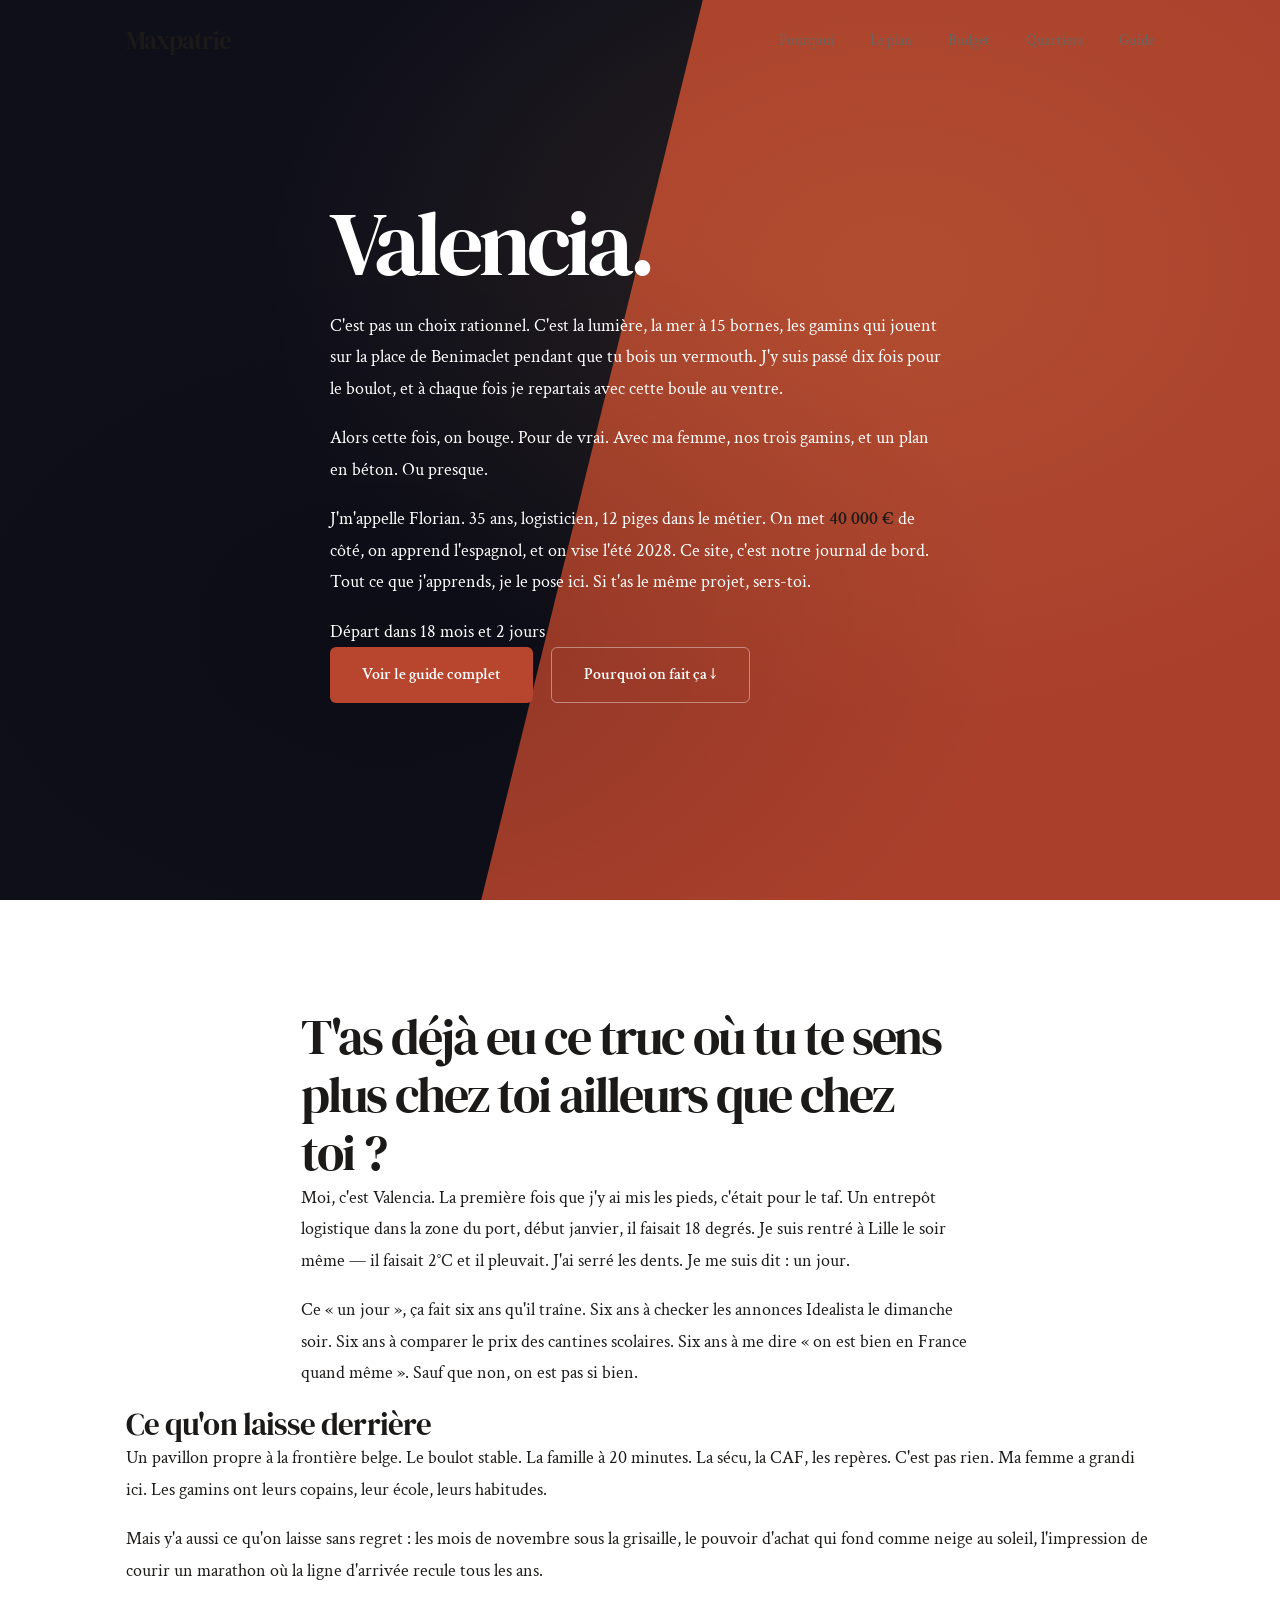
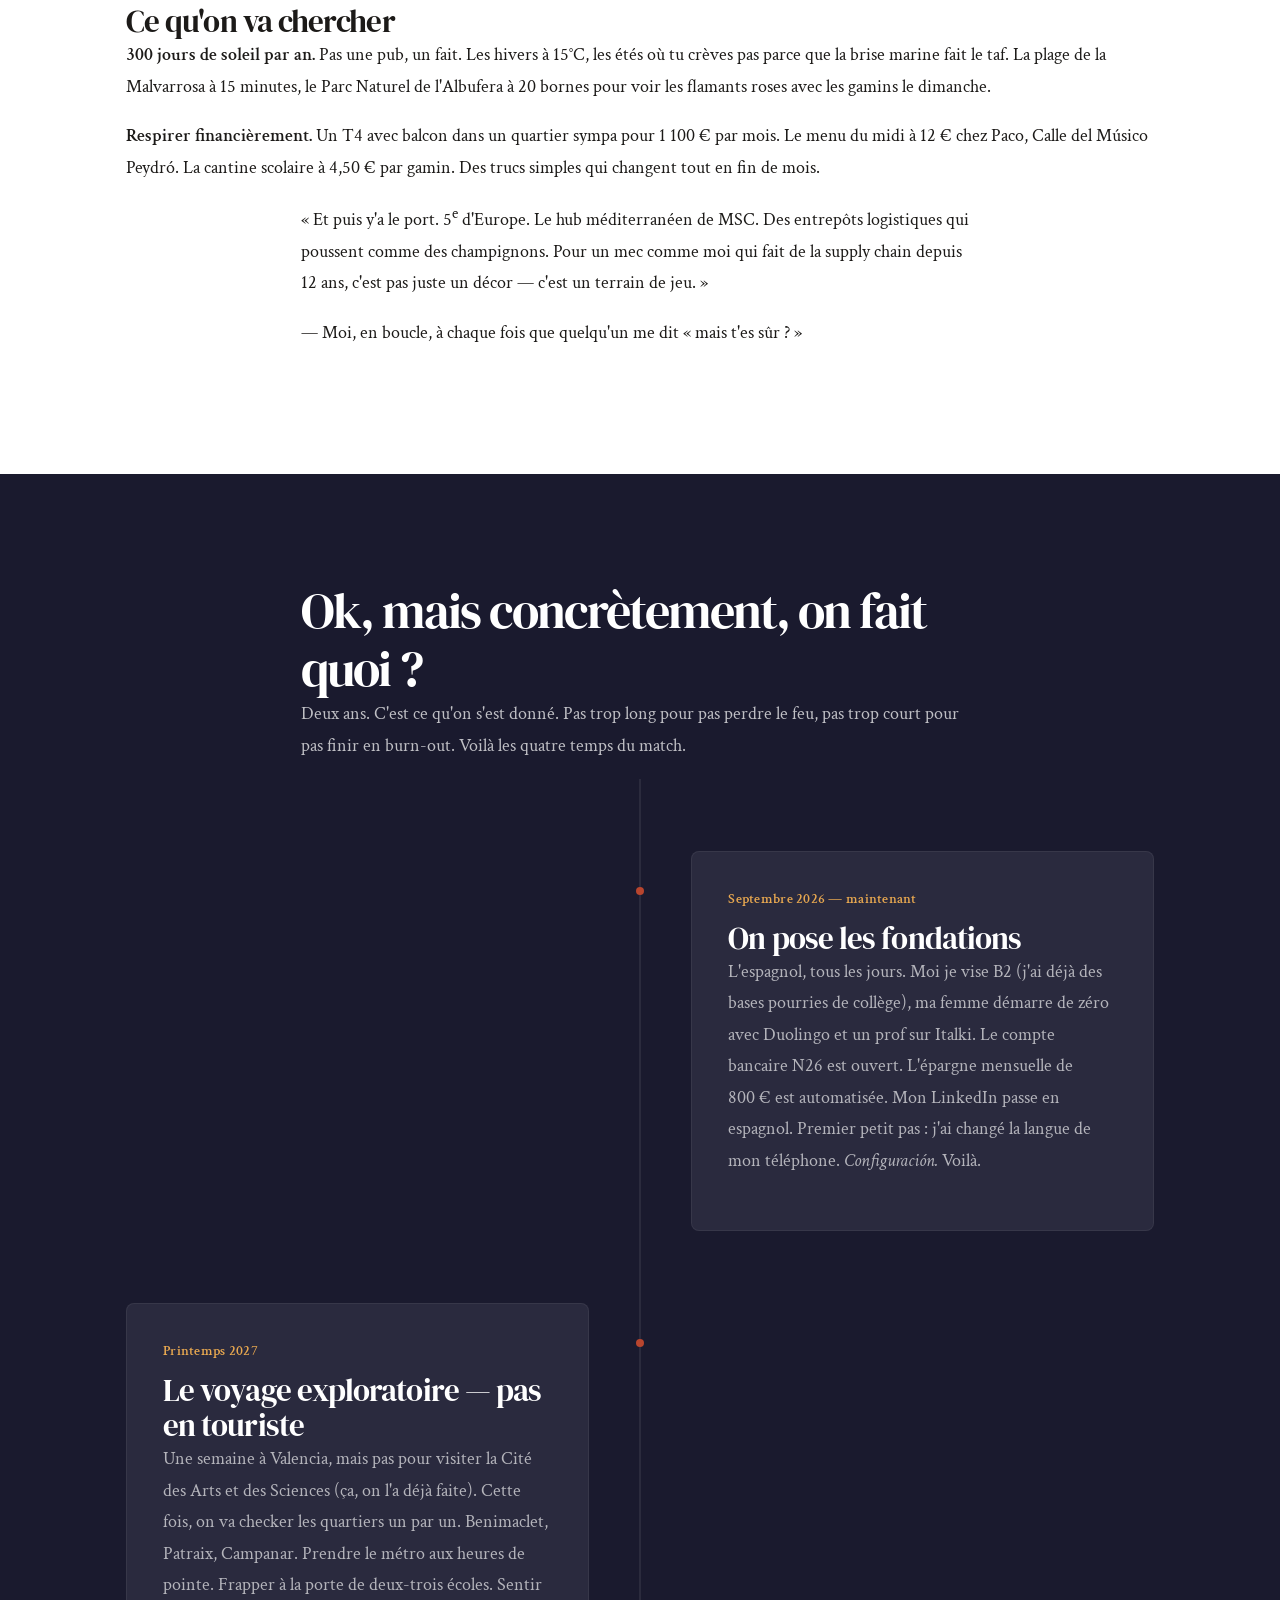
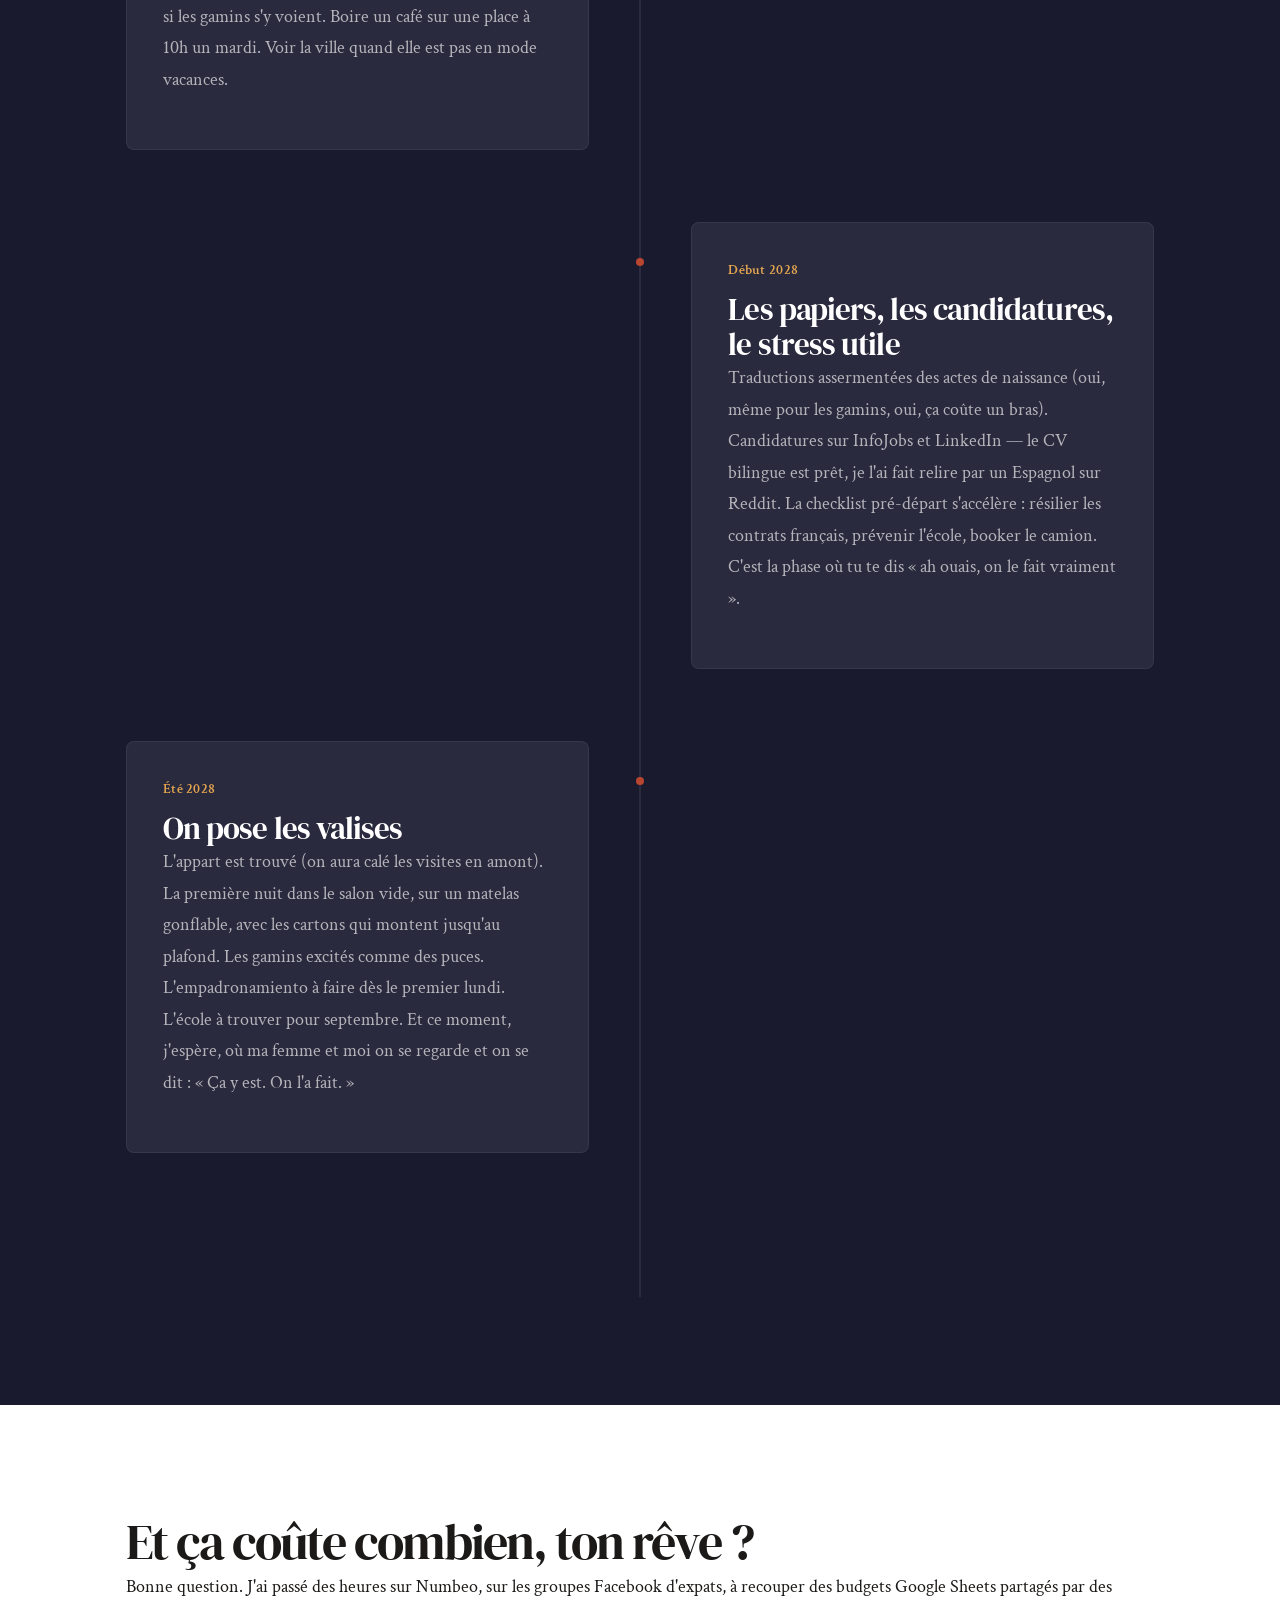
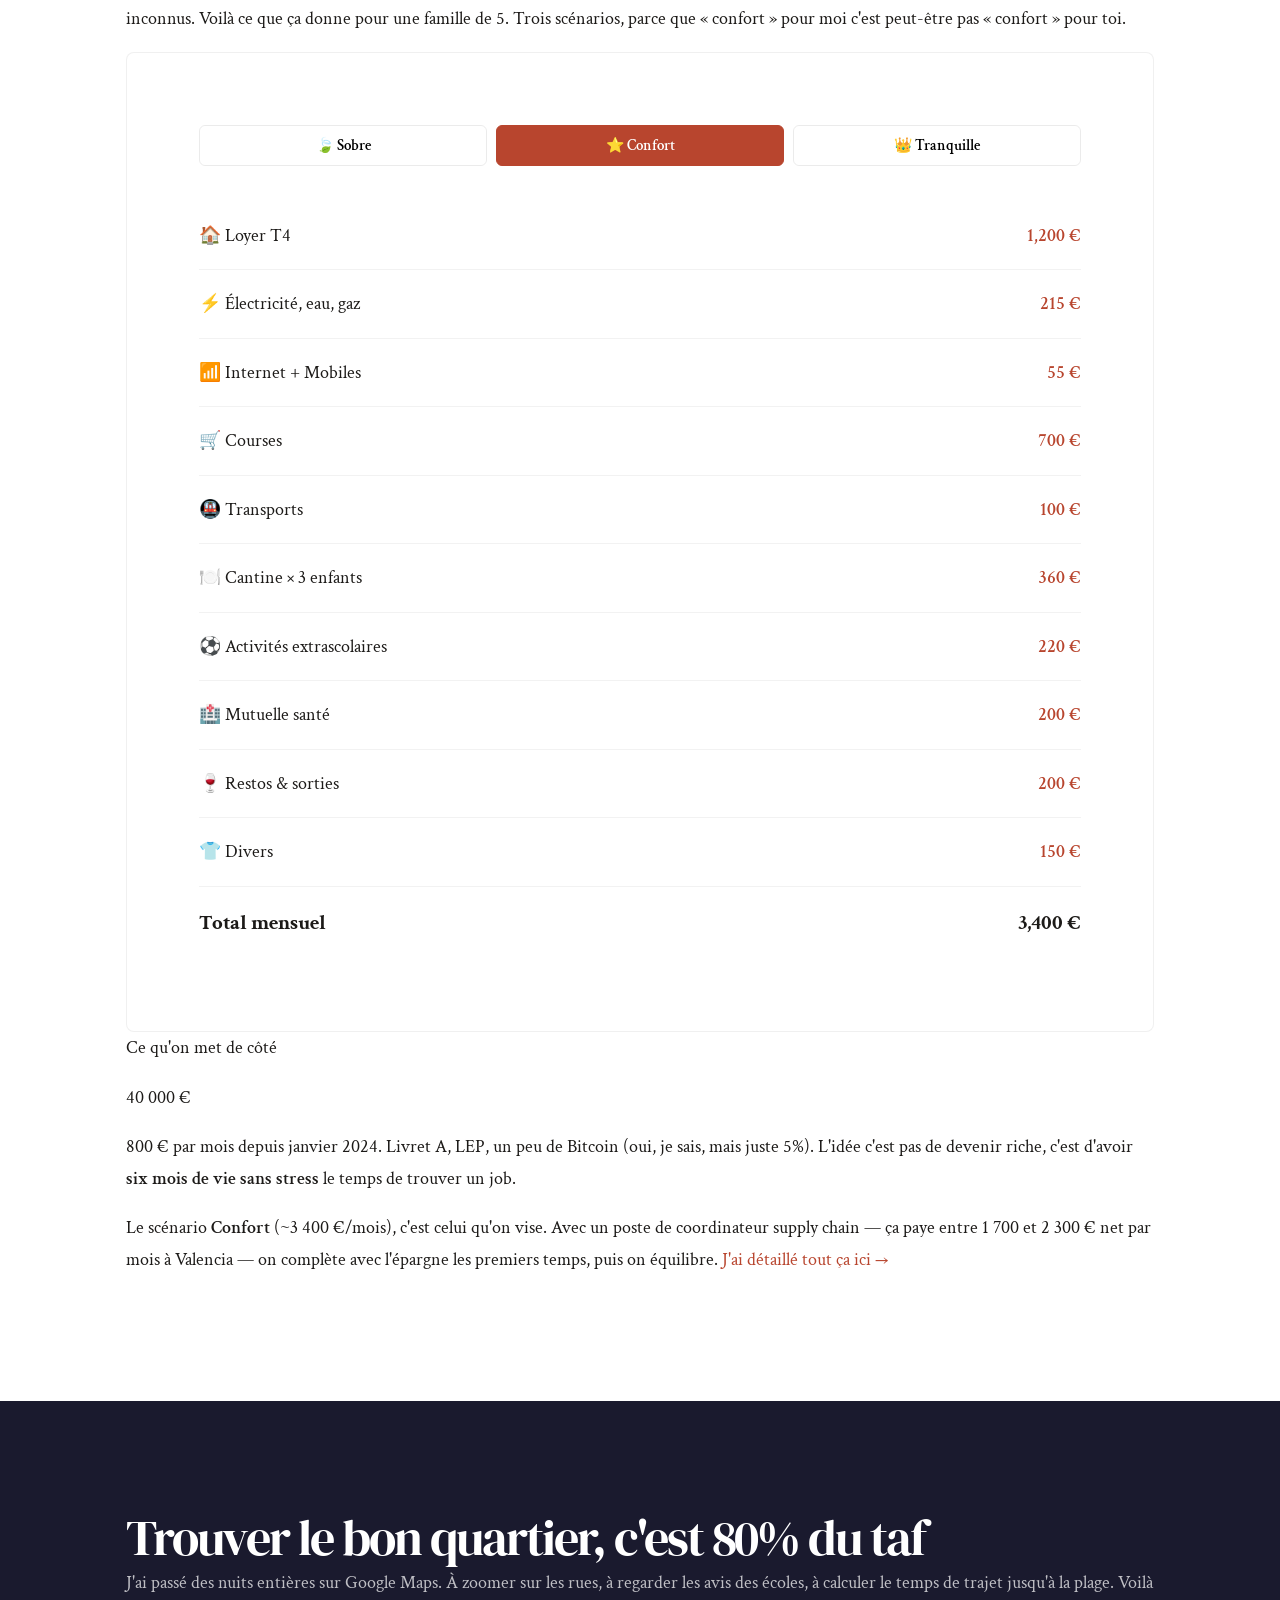
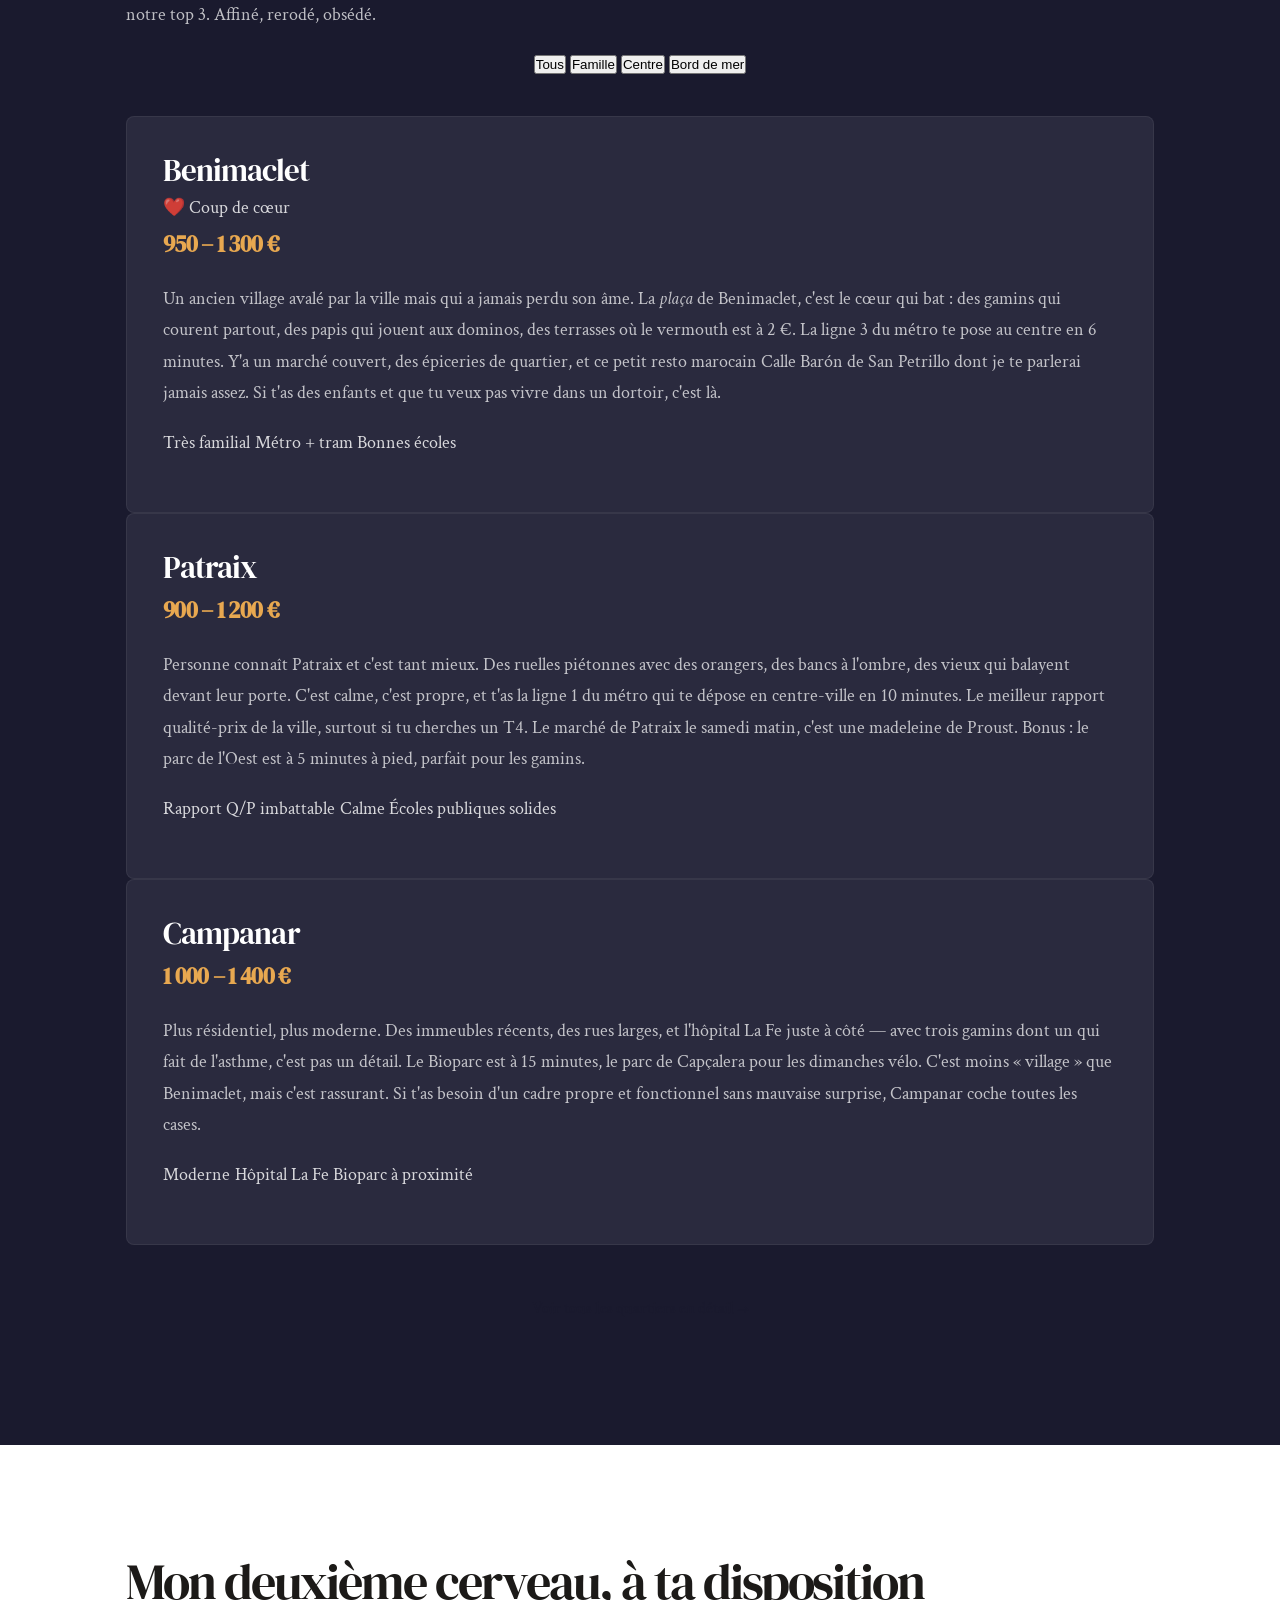
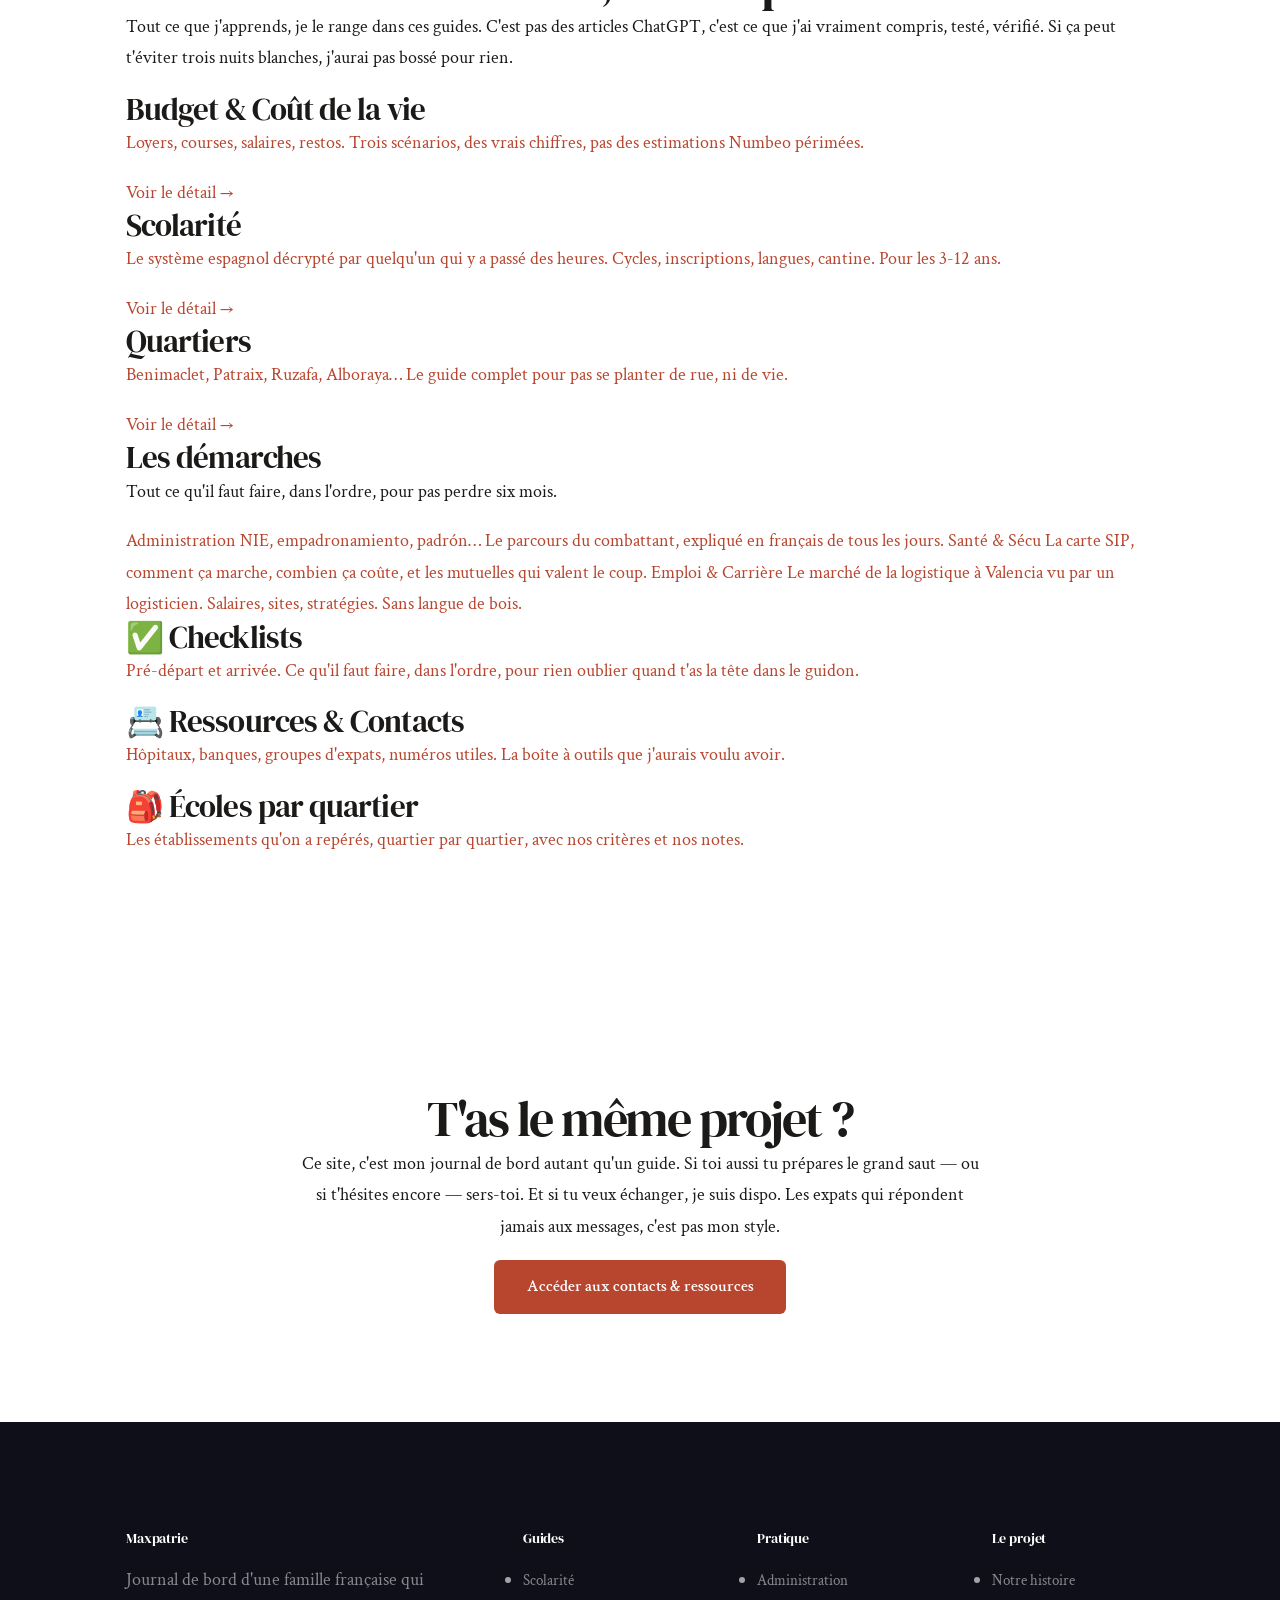
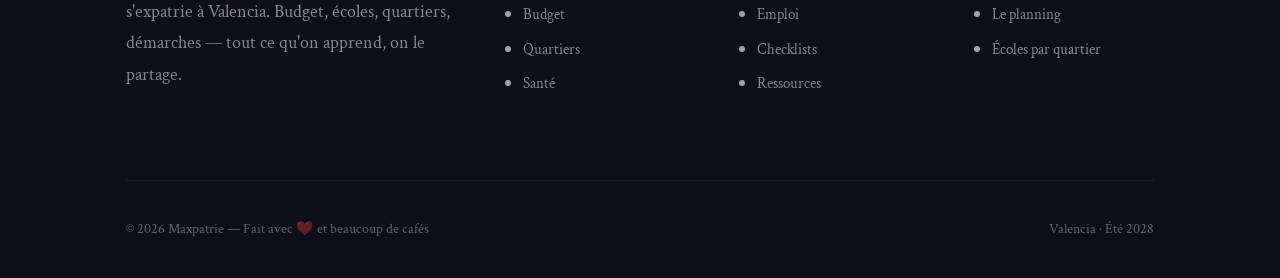
==== commit ce01c2c2: "🔥 V2 anti-slop : design éditorial terracotta/slate + ton humain" ====
--- a/index.html
+++ b/index.html
@@ -39,19 +39,16 @@
   <!-- ===== NAVIGATION ===== -->
   <nav class="navbar" role="navigation">
     <div class="container">
-      <a href="/" class="nav-logo">
-        <span class="emoji">🇪🇸</span> Maxpatrie
-      </a>
+      <a href="/" class="nav-logo">Maxpatrie</a>
       <button class="nav-toggle" aria-label="Menu">
         <span></span><span></span><span></span>
       </button>
       <ul class="nav-links">
-        <li><a href="#histoire">Notre histoire</a></li>
+        <li><a href="#histoire">Pourquoi</a></li>
         <li><a href="#timeline">Le plan</a></li>
         <li><a href="#budget">Budget</a></li>
         <li><a href="#quartiers">Quartiers</a></li>
-        <li><a href="#guide">Guide complet</a></li>
-        <li><a href="#guide" class="nav-cta">Explorer ▼</a></li>
+        <li><a href="#guide">Guide</a></li>
       </ul>
     </div>
   </nav>
@@ -61,86 +58,83 @@
   <header class="hero" id="accueil">
     <div class="container">
       <div class="hero-content">
-        <div class="hero-badge">
-          📍 Valencia · Été 2028
-        </div>
-        <h1>
-          On arrête de dire<br>
-          <span class="highlight">« un jour »</span>.<br>
-          On y va.
-        </h1>
-        <p class="hero-subtitle">
-          Une famille de 5, 12 ans de logistique dans les pattes, et un rêve qui a enfin une date. 
-          Voilà comment on prépare notre départ pour Valencia — sans bullshit, avec des vrais chiffres 
-          et tout ce qu'on apprend en chemin.
-        </p>
-        <div class="hero-stats">
-          <div class="hero-stat">
-            <div class="hero-stat-value countdown-value months" data-target="22">22</div>
-            <div class="hero-stat-label">mois</div>
-          </div>
-          <div class="hero-stat">
-            <div class="hero-stat-value countdown-value days-remaining">—</div>
-            <div class="hero-stat-label">jours</div>
-          </div>
-          <div class="hero-stat">
-            <div class="hero-stat-value" data-target="5">0</div>
-            <div class="hero-stat-label">membres de la famille</div>
-          </div>
-          <div class="hero-stat">
-            <div class="hero-stat-value" data-target="40000">0</div>
-            <div class="hero-stat-label">€ d'objectif épargne</div>
-          </div>
-        </div>
+        <h1>Valencia.</h1>
+
+        <p class="hero-lead">
+          C'est pas un choix rationnel. C'est la lumière, la mer à 15 bornes, les gamins qui jouent sur la place de Benimaclet pendant que tu bois un vermouth. J'y suis passé dix fois pour le boulot, et à chaque fois je repartais avec cette boule au ventre.
+        </p>
+
+        <p class="hero-lead">
+          Alors cette fois, on bouge. Pour de vrai. Avec ma femme, nos trois gamins, et un plan en béton. Ou presque.
+        </p>
+
+        <p class="hero-context">
+          J'm'appelle Florian. 35 ans, logisticien, 12 piges dans le métier. On met <strong>40&nbsp;000&nbsp;€</strong> de côté, on apprend l'espagnol, et on vise l'été 2028. Ce site, c'est notre journal de bord. Tout ce que j'apprends, je le pose ici. Si t'as le même projet, sers-toi.
+        </p>
+
+        <div class="hero-countdown">
+          <span class="countdown-label">Départ dans</span>
+          <span class="countdown-value months" data-target="22">—</span>
+          <span class="countdown-label">mois et</span>
+          <span class="countdown-value days-remaining">—</span>
+          <span class="countdown-label">jours</span>
+        </div>
+
         <div class="hero-cta">
-          <a href="#guide" class="btn btn-primary">📖 Explorer le guide complet</a>
-          <a href="#histoire" class="btn btn-outline">Notre histoire ↓</a>
+          <a href="#guide" class="btn btn-primary">Voir le guide complet</a>
+          <a href="#histoire" class="btn btn-outline">Pourquoi on fait ça ↓</a>
         </div>
       </div>
     </div>
   </header>
 
-  <!-- ===== NOTRE HISTOIRE ===== -->
+  <!-- ===== POURQUOI VALENCIA ===== -->
   <section class="section" id="histoire">
     <div class="container-narrow">
-      <div class="section-header">
-        <span class="badge">🇪🇸 Le projet</span>
-        <h2>Pourquoi Valencia ?</h2>
-        <p>Pas besoin d'un argumentaire en dix points. La lumière, la mer, le coût de la vie qui te laisse respirer, les gens qui prennent le temps.</p>
-      </div>
-    </div>
-    <div class="container">
-      <div class="grid-3" style="margin-top: 2rem;">
-        <div class="card fade-in">
-          <div class="card-icon terracotta">☀️</div>
-          <h3>300 jours de soleil</h3>
-          <p>Valencia, c'est le climat méditerranéen dans ce qu'il a de meilleur. Des hivers doux, des étés chauds mais supportables grâce à la brise marine. La plage est à 15 minutes.</p>
-        </div>
-        <div class="card fade-in">
-          <div class="card-icon blue">👨‍👩‍👧‍👦</div>
-          <h3>Une ville à taille humaine</h3>
-          <p>800 000 habitants, tout se rejoint en 20 minutes. Des parcs partout, le Turia qui traverse la ville, les terrasses où les gamins jouent pendant que tu prends un verre.</p>
-        </div>
-        <div class="card fade-in">
-          <div class="card-icon golden">💰</div>
-          <h3>Un coût de vie qui respire</h3>
-          <p>Pour le prix d'un T2 moisi à Paris, t'as un T4 lumineux avec balcon. Le menu du midi à 12€. La cantine scolaire à 4,50€. La vie sans s'étrangler à chaque fin de mois.</p>
-        </div>
-        <div class="card fade-in">
-          <div class="card-icon olive">🏫</div>
-          <h3>Des écoles qui accueillent</h3>
-          <p>Immersion totale pour les enfants. Des programmes d'intégration (PALIC, PASE) pour les petits francophones. Une école publique qui fait le job sans stress.</p>
-        </div>
-        <div class="card fade-in">
-          <div class="card-icon terracotta">🚢</div>
-          <h3>Un monstre logistique</h3>
-          <p>5ᵉ port d'Europe. Des entrepôts qui poussent comme des champignons. Pour moi, logisticien avec 12 ans d'XP, c'est un terrain de jeu idéal.</p>
-        </div>
-        <div class="card fade-in">
-          <div class="card-icon blue">🌊</div>
-          <h3>La mer au quotidien</h3>
-          <p>Malvarrosa, Patacona, El Saler. Courir sur la plage le matin, emmener les gamins se baigner après l'école. C'est pas des vacances, c'est la vie.</p>
-        </div>
+      <div class="editorial-intro">
+        <h2>T'as déjà eu ce truc où tu te sens plus chez toi ailleurs que chez toi&nbsp;?</h2>
+        <p>
+          Moi, c'est Valencia. La première fois que j'y ai mis les pieds, c'était pour le taf. Un entrepôt logistique dans la zone du port, début janvier, il faisait 18 degrés. Je suis rentré à Lille le soir même — il faisait 2°C et il pleuvait. J'ai serré les dents. Je me suis dit : un jour.
+        </p>
+        <p>
+          Ce « un jour », ça fait six ans qu'il traîne. Six ans à checker les annonces Idealista le dimanche soir. Six ans à comparer le prix des cantines scolaires. Six ans à me dire « on est bien en France quand même ». Sauf que non, on est pas si bien.
+        </p>
+      </div>
+    </div>
+
+    <!-- Split : ce qu'on quitte / ce qu'on gagne -->
+    <div class="container">
+      <div class="editorial-split">
+        <div class="editorial-col fade-in">
+          <h3>Ce qu'on laisse derrière</h3>
+          <p>
+            Un pavillon propre à la frontière belge. Le boulot stable. La famille à 20 minutes. La sécu, la CAF, les repères. C'est pas rien. Ma femme a grandi ici. Les gamins ont leurs copains, leur école, leurs habitudes.
+          </p>
+          <p>
+            Mais y'a aussi ce qu'on laisse sans regret : les mois de novembre sous la grisaille, le pouvoir d'achat qui fond comme neige au soleil, l'impression de courir un marathon où la ligne d'arrivée recule tous les ans.
+          </p>
+        </div>
+        <div class="editorial-col fade-in">
+          <h3>Ce qu'on va chercher</h3>
+          <p>
+            <strong>300 jours de soleil par an.</strong> Pas une pub, un fait. Les hivers à 15°C, les étés où tu crèves pas parce que la brise marine fait le taf. La plage de la Malvarrosa à 15 minutes, le Parc Naturel de l'Albufera à 20 bornes pour voir les flamants roses avec les gamins le dimanche.
+          </p>
+          <p>
+            <strong>Respirer financièrement.</strong> Un T4 avec balcon dans un quartier sympa pour 1&nbsp;100 € par mois. Le menu du midi à 12&nbsp;€ chez Paco, Calle del Músico Peydró. La cantine scolaire à 4,50&nbsp;€ par gamin. Des trucs simples qui changent tout en fin de mois.
+          </p>
+        </div>
+      </div>
+    </div>
+
+    <!-- Full bleed : le détail qui tue -->
+    <div class="editorial-full-bleed fade-in">
+      <div class="container-narrow">
+        <blockquote class="editorial-quote">
+          <p>
+            « Et puis y'a le port. 5<sup>e</sup> d'Europe. Le hub méditerranéen de MSC. Des entrepôts logistiques qui poussent comme des champignons. Pour un mec comme moi qui fait de la supply chain depuis 12 ans, c'est pas juste un décor — c'est un terrain de jeu. »
+          </p>
+        </blockquote>
+        <p class="editorial-quote-attribution">— Moi, en boucle, à chaque fois que quelqu'un me dit « mais t'es sûr ? »</p>
       </div>
     </div>
   </section>
@@ -148,46 +142,61 @@
   <!-- ===== TIMELINE ===== -->
   <section class="section section-alt" id="timeline">
     <div class="container-narrow">
-      <div class="section-header">
-        <span class="badge">📅 Le plan</span>
-        <h2>2026 → 2028 : deux ans pour tout changer</h2>
-        <p>Voilà comment on découpe le projet. Chaque phase a ses objectifs, ses priorités, et sa dose de stress.</p>
-      </div>
-    </div>
+      <div class="editorial-intro">
+        <h2>Ok, mais concrètement, on fait quoi&nbsp;?</h2>
+        <p>
+          Deux ans. C'est ce qu'on s'est donné. Pas trop long pour pas perdre le feu, pas trop court pour pas finir en burn-out. Voilà les quatre temps du match.
+        </p>
+      </div>
+    </div>
+
     <div class="container">
       <div class="timeline">
+
         <div class="timeline-item fade-in">
+          <div class="timeline-dot"></div>
           <div class="timeline-content">
-            <div class="timeline-date">Septembre 2026</div>
-            <h3>🇪🇸 Phase 1 — On pose les fondations</h3>
-            <p>Duolingo, Italki, cours du soir. Moi vers B2, ma femme démarre de zéro. Le compte N26 est ouvert. L'épargne mensuelle est lancée. Linkedin passe en espagnol.</p>
-          </div>
+            <div class="timeline-date">Septembre 2026 — maintenant</div>
+            <h3>On pose les fondations</h3>
+            <p>
+              L'espagnol, tous les jours. Moi je vise B2 (j'ai déjà des bases pourries de collège), ma femme démarre de zéro avec Duolingo et un prof sur Italki. Le compte bancaire N26 est ouvert. L'épargne mensuelle de 800&nbsp;€ est automatisée. Mon LinkedIn passe en espagnol. Premier petit pas : j'ai changé la langue de mon téléphone. <em>Configuración.</em> Voilà.
+            </p>
+          </div>
+        </div>
+
+        <div class="timeline-item fade-in">
           <div class="timeline-dot"></div>
-        </div>
-        <div class="timeline-item fade-in">
           <div class="timeline-content">
             <div class="timeline-date">Printemps 2027</div>
-            <h3>✈️ Phase 2 — Le voyage exploratoire</h3>
-            <p>Une semaine à Valencia, pas en touriste. Visiter les quartiers, les écoles, prendre les transports. Sentir la ville. Rencontrer des expats. Confronter le rêve au réel.</p>
-          </div>
+            <h3>Le voyage exploratoire — pas en touriste</h3>
+            <p>
+              Une semaine à Valencia, mais pas pour visiter la Cité des Arts et des Sciences (ça, on l'a déjà faite). Cette fois, on va checker les quartiers un par un. Benimaclet, Patraix, Campanar. Prendre le métro aux heures de pointe. Frapper à la porte de deux-trois écoles. Sentir si les gamins s'y voient. Boire un café sur une place à 10h un mardi. Voir la ville quand elle est pas en mode vacances.
+            </p>
+          </div>
+        </div>
+
+        <div class="timeline-item fade-in">
           <div class="timeline-dot"></div>
-        </div>
-        <div class="timeline-item fade-in">
           <div class="timeline-content">
             <div class="timeline-date">Début 2028</div>
-            <h3>📋 Phase 3 — Les papiers sérieux</h3>
-            <p>Traductions assermentées des actes de naissance. Candidatures sur InfoJobs et LinkedIn. Le CV bilingue est prêt. La checklist pré-départ s'accélère.</p>
-          </div>
+            <h3>Les papiers, les candidatures, le stress utile</h3>
+            <p>
+              Traductions assermentées des actes de naissance (oui, même pour les gamins, oui, ça coûte un bras). Candidatures sur InfoJobs et LinkedIn — le CV bilingue est prêt, je l'ai fait relire par un Espagnol sur Reddit. La checklist pré-départ s'accélère : résilier les contrats français, prévenir l'école, booker le camion. C'est la phase où tu te dis « ah ouais, on le fait vraiment ».
+            </p>
+          </div>
+        </div>
+
+        <div class="timeline-item fade-in">
           <div class="timeline-dot"></div>
-        </div>
-        <div class="timeline-item fade-in">
           <div class="timeline-content">
             <div class="timeline-date">Été 2028</div>
-            <h3>🎉 Phase 4 — On pose les valises</h3>
-            <p>L'appart est trouvé. L'empadronamiento est fait. Les gamins sont inscrits à l'école. On est chez nous. La nouvelle vie commence.</p>
-          </div>
-          <div class="timeline-dot"></div>
-        </div>
+            <h3>On pose les valises</h3>
+            <p>
+              L'appart est trouvé (on aura calé les visites en amont). La première nuit dans le salon vide, sur un matelas gonflable, avec les cartons qui montent jusqu'au plafond. Les gamins excités comme des puces. L'empadronamiento à faire dès le premier lundi. L'école à trouver pour septembre. Et ce moment, j'espère, où ma femme et moi on se regarde et on se dit : «&nbsp;Ça y est. On l'a fait.&nbsp;»
+            </p>
+          </div>
+        </div>
+
       </div>
     </div>
   </section>
@@ -195,12 +204,15 @@
   <!-- ===== BUDGET ===== -->
   <section class="section" id="budget">
     <div class="container">
-      <div class="section-header">
-        <span class="badge">💰 Budget</span>
-        <h2>Combien ça coûte VRAIMENT ?</h2>
-        <p>Trois scénarios, des vrais chiffres. Choisis ton niveau de vie et vois ce que ça donne pour une famille de 5.</p>
-      </div>
-      <div class="grid-2" style="align-items: start;">
+      <div class="editorial-intro" style="text-align: left;">
+        <h2>Et ça coûte combien, ton rêve&nbsp;?</h2>
+        <p>
+          Bonne question. J'ai passé des heures sur Numbeo, sur les groupes Facebook d'expats, à recouper des budgets Google Sheets partagés par des inconnus. Voilà ce que ça donne pour une famille de 5. Trois scénarios, parce que «&nbsp;confort&nbsp;» pour moi c'est peut-être pas «&nbsp;confort&nbsp;» pour toi.
+        </p>
+      </div>
+
+      <div class="budget-layout">
+        <!-- Calculateur interactif — CONSERVER TOUS LES DATA-ATTRIBUTES -->
         <div class="calculator fade-in">
           <div class="calc-scenario">
             <button data-scenario="sobre">🍃 Sobre</button>
@@ -217,22 +229,22 @@
           <div class="calc-row"><span class="calc-label">🏥 Mutuelle santé</span><span class="calc-value" id="calc-mutuelle">—</span></div>
           <div class="calc-row"><span class="calc-label">🍷 Restos & sorties</span><span class="calc-value" id="calc-restos">—</span></div>
           <div class="calc-row"><span class="calc-label">👕 Divers</span><span class="calc-value" id="calc-divers">—</span></div>
-          <div class="calc-row" style="font-size: 1.3rem; color: var(--terracotta);">
+          <div class="calc-row calc-total-row">
             <span>Total mensuel</span>
-            <span id="calc-total" style="transition: transform 0.15s ease;">—</span>
-          </div>
-        </div>
-        <div class="fade-in">
-          <p style="font-size: 1.1rem; margin-bottom: 1rem;"><strong>Notre objectif épargne :</strong></p>
-          <div style="background: var(--med-blue); color: white; padding: 2rem; border-radius: 16px; text-align: center;">
-            <div style="font-size: 0.85rem; opacity: 0.8; margin-bottom: 0.25rem;">Coussin de sécurité</div>
-            <div style="font-family: var(--font-heading); font-size: 3rem; font-weight: 700;">35 000 €</div>
-            <div style="font-size: 0.9rem; opacity: 0.85; margin-top: 0.5rem;">6 mois de vie sans stress<br>le temps de trouver un job</div>
-          </div>
-          <p style="margin-top: 1.5rem; font-size: 0.9rem; color: var(--charcoal-light);">
-            Le <strong>scénario Confort</strong> (~3 400 €/mois) est celui qu'on vise. 
-            Avec un poste de coordinateur supply chain (1 700–2 100 € net), on complète avec l'épargne 
-            les premiers mois, puis on équilibre. <a href="pages/budget.html">Voir le détail complet →</a>
+            <span id="calc-total">—</span>
+          </div>
+        </div>
+
+        <!-- Bloc épargne -->
+        <div class="budget-epargne fade-in">
+          <div class="epargne-card">
+            <p class="epargne-label">Ce qu'on met de côté</p>
+            <p class="epargne-chiffre">40&nbsp;000&nbsp;€</p>
+            <p class="epargne-detail">800&nbsp;€ par mois depuis janvier 2024. Livret A, LEP, un peu de Bitcoin (oui, je sais, mais juste 5%). L'idée c'est pas de devenir riche, c'est d'avoir <strong>six mois de vie sans stress</strong> le temps de trouver un job.</p>
+          </div>
+
+          <p class="budget-note">
+            Le scénario <strong>Confort</strong> (~3&nbsp;400&nbsp;€/mois), c'est celui qu'on vise. Avec un poste de coordinateur supply chain — ça paye entre 1&nbsp;700 et 2&nbsp;300&nbsp;€ net par mois à Valencia — on complète avec l'épargne les premiers temps, puis on équilibre. <a href="pages/budget.html">J'ai détaillé tout ça ici →</a>
           </p>
         </div>
       </div>
@@ -242,70 +254,74 @@
   <!-- ===== QUARTIERS ===== -->
   <section class="section section-alt" id="quartiers">
     <div class="container">
-      <div class="section-header">
-        <span class="badge">🏘️ Quartiers</span>
-        <h2>Où vivre à Valencia ?</h2>
-        <p>Chaque quartier a sa personnalité. Notre top 3 famille, sans hésiter.</p>
-      </div>
-      <div class="grid-3">
+      <div class="editorial-intro">
+        <h2>Trouver le bon quartier, c'est 80% du taf</h2>
+        <p>
+          J'ai passé des nuits entières sur Google Maps. À zoomer sur les rues, à regarder les avis des écoles, à calculer le temps de trajet jusqu'à la plage. Voilà notre top 3. Affiné, rerodé, obsédé.
+        </p>
+      </div>
+
+      <!-- Filtres quartiers -->
+      <div class="quartier-filter" style="text-align: center; margin-bottom: 2rem;">
+        <button data-filter="all" class="active">Tous</button>
+        <button data-filter="famille">Famille</button>
+        <button data-filter="centre">Centre</button>
+        <button data-filter="bord-de-mer">Bord de mer</button>
+      </div>
+
+      <div class="quartiers-grid">
+        <!-- Benimaclet — Coup de cœur -->
         <div class="quartier-card featured fade-in" data-category="famille">
-          <div style="display: flex; justify-content: space-between; align-items: start;">
+          <div class="quartier-header">
             <h3>Benimaclet</h3>
-            <span style="background: var(--golden); color: white; padding: 0.2rem 0.6rem; border-radius: 50px; font-size: 0.7rem; font-weight: 700;">❤️ Coup de cœur</span>
-          </div>
-          <div class="quartier-price">950 – 1 300 €</div>
-          <p style="font-size: 0.9rem; color: var(--charcoal-light); margin-bottom: 1rem;">
-            L'ancien village absorbé par la ville mais qui a gardé son âme. Des gamins qui jouent sur la place, des terrasses, le métro à 6 min du centre.
+            <span class="quartier-badge">❤️ Coup de cœur</span>
+          </div>
+          <div class="quartier-price">950 – 1&nbsp;300&nbsp;€</div>
+          <p class="quartier-desc">
+            Un ancien village avalé par la ville mais qui a jamais perdu son âme. La <em>plaça</em> de Benimaclet, c'est le cœur qui bat : des gamins qui courent partout, des papis qui jouent aux dominos, des terrasses où le vermouth est à 2&nbsp;€. La ligne 3 du métro te pose au centre en 6 minutes. Y'a un marché couvert, des épiceries de quartier, et ce petit resto marocain Calle Barón de San Petrillo dont je te parlerai jamais assez. Si t'as des enfants et que tu veux pas vivre dans un dortoir, c'est là.
           </p>
           <div class="quartier-meta">
-            <span class="meta-tag good">Très familial</span>
-            <span class="meta-tag good">Métro + tram</span>
-            <span class="meta-tag">Bonnes écoles</span>
-          </div>
-          <div class="quartier-score">
-            <div class="score-item">
-              <div class="score-value" style="color: var(--olive);">9/10</div>
-              <div class="score-label">Famille</div>
-            </div>
-            <div class="score-item">
-              <div class="score-value" style="color: var(--med-blue);">8/10</div>
-              <div class="score-label">Transports</div>
-            </div>
-            <div class="score-item">
-              <div class="score-value" style="color: var(--golden);">8/10</div>
-              <div class="score-label">Budget</div>
-            </div>
-          </div>
-        </div>
-
+            <span>Très familial</span>
+            <span>Métro + tram</span>
+            <span>Bonnes écoles</span>
+          </div>
+        </div>
+
+        <!-- Patraix — Le secret -->
         <div class="quartier-card fade-in" data-category="famille">
-          <h3>Patraix</h3>
-          <div class="quartier-price">900 – 1 200 €</div>
-          <p style="font-size: 0.9rem; color: var(--charcoal-light); margin-bottom: 1rem;">
-            Le quartier que personne ne connaît et que tout le monde adore. Ruelles piétonnes, orangers, bancs à l'ombre. Le meilleur rapport qualité-prix.
+          <div class="quartier-header">
+            <h3>Patraix</h3>
+          </div>
+          <div class="quartier-price">900 – 1&nbsp;200&nbsp;€</div>
+          <p class="quartier-desc">
+            Personne connaît Patraix et c'est tant mieux. Des ruelles piétonnes avec des orangers, des bancs à l'ombre, des vieux qui balayent devant leur porte. C'est calme, c'est propre, et t'as la ligne 1 du métro qui te dépose en centre-ville en 10 minutes. Le meilleur rapport qualité-prix de la ville, surtout si tu cherches un T4. Le marché de Patraix le samedi matin, c'est une madeleine de Proust. Bonus : le parc de l'Oest est à 5 minutes à pied, parfait pour les gamins.
           </p>
           <div class="quartier-meta">
-            <span class="meta-tag good">Rapport Q/P</span>
-            <span class="meta-tag good">Calme</span>
-            <span class="meta-tag">Excellentes écoles</span>
-          </div>
-        </div>
-
+            <span>Rapport Q/P imbattable</span>
+            <span>Calme</span>
+            <span>Écoles publiques solides</span>
+          </div>
+        </div>
+
+        <!-- Campanar — Le cocon -->
         <div class="quartier-card fade-in" data-category="famille">
-          <h3>Campanar</h3>
-          <div class="quartier-price">1 000 – 1 400 €</div>
-          <p style="font-size: 0.9rem; color: var(--charcoal-light); margin-bottom: 1rem;">
-            Le cocon résidentiel. Immeubles récents, rues larges, et l'hôpital La Fe à côté — rassurant avec trois enfants.
+          <div class="quartier-header">
+            <h3>Campanar</h3>
+          </div>
+          <div class="quartier-price">1&nbsp;000 – 1&nbsp;400&nbsp;€</div>
+          <p class="quartier-desc">
+            Plus résidentiel, plus moderne. Des immeubles récents, des rues larges, et l'hôpital La Fe juste à côté — avec trois gamins dont un qui fait de l'asthme, c'est pas un détail. Le Bioparc est à 15 minutes, le parc de Capçalera pour les dimanches vélo. C'est moins «&nbsp;village&nbsp;» que Benimaclet, mais c'est rassurant. Si t'as besoin d'un cadre propre et fonctionnel sans mauvaise surprise, Campanar coche toutes les cases.
           </p>
           <div class="quartier-meta">
-            <span class="meta-tag good">Moderne</span>
-            <span class="meta-tag good">Hôpital proche</span>
-            <span class="meta-tag">Bioparc</span>
-          </div>
-        </div>
-      </div>
+            <span>Moderne</span>
+            <span>Hôpital La Fe</span>
+            <span>Bioparc à proximité</span>
+          </div>
+        </div>
+      </div>
+
       <div style="text-align: center; margin-top: 2rem;">
-        <a href="pages/quartiers.html" class="btn btn-outline">Voir tous les quartiers →</a>
+        <a href="pages/quartiers.html" class="btn btn-outline">Voir tous les quartiers en détail →</a>
       </div>
     </div>
   </section>
@@ -313,73 +329,85 @@
   <!-- ===== GUIDE COMPLET ===== -->
   <section class="section" id="guide">
     <div class="container">
-      <div class="section-header">
-        <span class="badge">📚 Guide complet</span>
-        <h2>Tout ce qu'il faut savoir pour s'expatrier</h2>
-        <p>10 guides détaillés, des checklists, des contacts. Mon deuxième cerveau, dispo pour toi aussi.</p>
-      </div>
-      <div class="grid-3">
-        <a href="pages/scolarite.html" class="card" style="text-decoration: none; color: inherit;">
-          <div class="card-icon blue">🏫</div>
-          <h3>Scolarité</h3>
-          <p>Le système espagnol décrypté : cycles, inscriptions, langues, cantine. Pour les 3-12 ans.</p>
-        </a>
-        <a href="pages/budget.html" class="card" style="text-decoration: none; color: inherit;">
-          <div class="card-icon golden">💰</div>
-          <h3>Budget & Coût de la vie</h3>
-          <p>Loyers, courses, salaires en logistique, restos. Trois scénarios, des vrais chiffres.</p>
-        </a>
-        <a href="pages/quartiers.html" class="card" style="text-decoration: none; color: inherit;">
-          <div class="card-icon terracotta">🏘️</div>
-          <h3>Quartiers</h3>
-          <p>Benimaclet, Patraix, Ruzafa, Alboraya… Le guide complet pour pas se planter.</p>
-        </a>
-        <a href="pages/sante.html" class="card" style="text-decoration: none; color: inherit;">
-          <div class="card-icon olive">🏥</div>
-          <h3>Santé & Sécu</h3>
-          <p>La carte SIP, la Sécu espagnole, les mutuelles. Comment se faire soigner.</p>
-        </a>
-        <a href="pages/administration.html" class="card" style="text-decoration: none; color: inherit;">
-          <div class="card-icon blue">📋</div>
-          <h3>Administration</h3>
-          <p>NIE, empadronamiento, démarches dans l'ordre. Le parcours du combattant, simplifié.</p>
-        </a>
-        <a href="pages/emploi.html" class="card" style="text-decoration: none; color: inherit;">
-          <div class="card-icon golden">💼</div>
-          <h3>Emploi & Carrière</h3>
-          <p>Le marché de la logistique à Valencia. Salaires, sites, stratégie.</p>
-        </a>
-        <a href="pages/checklists.html" class="card" style="text-decoration: none; color: inherit;">
-          <div class="card-icon terracotta">✅</div>
-          <h3>Checklists</h3>
-          <p>Pré-départ et arrivée. Ce qu'il faut faire, dans l'ordre, pour rien oublier.</p>
-        </a>
-        <a href="pages/ressources.html" class="card" style="text-decoration: none; color: inherit;">
-          <div class="card-icon olive">📇</div>
-          <h3>Ressources & Contacts</h3>
-          <p>Hôpitaux, banques, groupes d'expats, numéros utiles. Ta boîte à outils.</p>
-        </a>
-        <a href="pages/ecoles.html" class="card" style="text-decoration: none; color: inherit;">
-          <div class="card-icon blue">🎒</div>
-          <h3>Écoles par quartier</h3>
-          <p>Les établissements qu'on a repérés, quartier par quartier, avec nos avis.</p>
-        </a>
+      <div class="editorial-intro">
+        <h2>Mon deuxième cerveau, à ta disposition</h2>
+        <p>
+          Tout ce que j'apprends, je le range dans ces guides. C'est pas des articles ChatGPT, c'est ce que j'ai vraiment compris, testé, vérifié. Si ça peut t'éviter trois nuits blanches, j'aurai pas bossé pour rien.
+        </p>
+      </div>
+
+      <!-- Guides : layout éditorial varié -->
+      <div class="guide-layout">
+
+        <!-- Rangée 1 : 3 featured -->
+        <div class="guide-row guide-featured">
+          <a href="pages/budget.html" class="guide-card guide-card--featured fade-in">
+            <h3>Budget & Coût de la vie</h3>
+            <p>Loyers, courses, salaires, restos. Trois scénarios, des vrais chiffres, pas des estimations Numbeo périmées.</p>
+            <span class="guide-link">Voir le détail →</span>
+          </a>
+          <a href="pages/scolarite.html" class="guide-card guide-card--featured fade-in">
+            <h3>Scolarité</h3>
+            <p>Le système espagnol décrypté par quelqu'un qui y a passé des heures. Cycles, inscriptions, langues, cantine. Pour les 3-12 ans.</p>
+            <span class="guide-link">Voir le détail →</span>
+          </a>
+          <a href="pages/quartiers.html" class="guide-card guide-card--featured fade-in">
+            <h3>Quartiers</h3>
+            <p>Benimaclet, Patraix, Ruzafa, Alboraya… Le guide complet pour pas se planter de rue, ni de vie.</p>
+            <span class="guide-link">Voir le détail →</span>
+          </a>
+        </div>
+
+        <!-- Rangée 2 : liste éditoriale -->
+        <div class="guide-list fade-in">
+          <div class="guide-list-header">
+            <h3>Les démarches</h3>
+            <p>Tout ce qu'il faut faire, dans l'ordre, pour pas perdre six mois.</p>
+          </div>
+          <div class="guide-list-items">
+            <a href="pages/administration.html" class="guide-list-item">
+              <span class="guide-list-title">Administration</span>
+              <span class="guide-list-desc">NIE, empadronamiento, padrón… Le parcours du combattant, expliqué en français de tous les jours.</span>
+            </a>
+            <a href="pages/sante.html" class="guide-list-item">
+              <span class="guide-list-title">Santé & Sécu</span>
+              <span class="guide-list-desc">La carte SIP, comment ça marche, combien ça coûte, et les mutuelles qui valent le coup.</span>
+            </a>
+            <a href="pages/emploi.html" class="guide-list-item">
+              <span class="guide-list-title">Emploi & Carrière</span>
+              <span class="guide-list-desc">Le marché de la logistique à Valencia vu par un logisticien. Salaires, sites, stratégies. Sans langue de bois.</span>
+            </a>
+          </div>
+        </div>
+
+        <!-- Rangée 3 : outils pratiques -->
+        <div class="guide-mini-grid fade-in">
+          <a href="pages/checklists.html" class="guide-card guide-card--mini">
+            <h3>✅ Checklists</h3>
+            <p>Pré-départ et arrivée. Ce qu'il faut faire, dans l'ordre, pour rien oublier quand t'as la tête dans le guidon.</p>
+          </a>
+          <a href="pages/ressources.html" class="guide-card guide-card--mini">
+            <h3>📇 Ressources & Contacts</h3>
+            <p>Hôpitaux, banques, groupes d'expats, numéros utiles. La boîte à outils que j'aurais voulu avoir.</p>
+          </a>
+          <a href="pages/ecoles.html" class="guide-card guide-card--mini">
+            <h3>🎒 Écoles par quartier</h3>
+            <p>Les établissements qu'on a repérés, quartier par quartier, avec nos critères et nos notes.</p>
+          </a>
+        </div>
+
       </div>
     </div>
   </section>
 
   <!-- ===== CTA FINAL ===== -->
-  <section class="section section-alt" style="text-align: center;">
+  <section class="section section-cta" style="text-align: center;">
     <div class="container-narrow">
-      <span style="font-size: 3rem; display: block; margin-bottom: 1rem;">🇪🇸</span>
-      <h2 style="margin-bottom: 0.5rem;">T'as le même projet ?</h2>
-      <p style="color: var(--charcoal-light); margin-bottom: 2rem; font-size: 1.1rem;">
-        Ce site est mon journal de bord autant qu'un guide. Si toi aussi tu prépares le grand saut, 
-        sers-toi. Et si tu veux échanger, je suis dispo.
+      <h2>T'as le même projet&nbsp;?</h2>
+      <p class="cta-text">
+        Ce site, c'est mon journal de bord autant qu'un guide. Si toi aussi tu prépares le grand saut — ou si t'hésites encore — sers-toi. Et si tu veux échanger, je suis dispo. Les expats qui répondent jamais aux messages, c'est pas mon style.
       </p>
-      <a href="pages/ressources.html" class="btn btn-primary" style="font-size: 1.1rem; padding: 1rem 2.5rem;">
-        📬 Accéder aux contacts & ressources
-      </a>
+      <a href="pages/ressources.html" class="btn btn-primary">Accéder aux contacts & ressources</a>
     </div>
   </section>
 
@@ -387,32 +415,37 @@
   <footer class="footer">
     <div class="container">
       <div class="footer-grid">
-        <div>
+        <div class="footer-brand">
           <h4>Maxpatrie</h4>
-          <p style="font-size: 0.85rem; line-height: 1.6;">
-            Journal de bord d'une famille française qui s'expatrie à Valencia. 
-            Budget, écoles, quartiers, démarches — tout ce qu'on apprend, on le partage.
-          </p>
-        </div>
-        <div>
+          <p>
+            Journal de bord d'une famille française qui s'expatrie à Valencia. Budget, écoles, quartiers, démarches — tout ce qu'on apprend, on le partage.
+          </p>
+        </div>
+        <div class="footer-col">
           <h4>Guides</h4>
-          <p><a href="pages/scolarite.html">Scolarité</a></p>
-          <p><a href="pages/budget.html">Budget</a></p>
-          <p><a href="pages/quartiers.html">Quartiers</a></p>
-          <p><a href="pages/sante.html">Santé</a></p>
-        </div>
-        <div>
+          <ul>
+            <li><a href="pages/scolarite.html">Scolarité</a></li>
+            <li><a href="pages/budget.html">Budget</a></li>
+            <li><a href="pages/quartiers.html">Quartiers</a></li>
+            <li><a href="pages/sante.html">Santé</a></li>
+          </ul>
+        </div>
+        <div class="footer-col">
           <h4>Pratique</h4>
-          <p><a href="pages/administration.html">Administration</a></p>
-          <p><a href="pages/emploi.html">Emploi</a></p>
-          <p><a href="pages/checklists.html">Checklists</a></p>
-          <p><a href="pages/ressources.html">Ressources</a></p>
-        </div>
-        <div>
+          <ul>
+            <li><a href="pages/administration.html">Administration</a></li>
+            <li><a href="pages/emploi.html">Emploi</a></li>
+            <li><a href="pages/checklists.html">Checklists</a></li>
+            <li><a href="pages/ressources.html">Ressources</a></li>
+          </ul>
+        </div>
+        <div class="footer-col">
           <h4>Le projet</h4>
-          <p><a href="#histoire">Notre histoire</a></p>
-          <p><a href="#timeline">Le planning</a></p>
-          <p><a href="pages/ecoles.html">Écoles par quartier</a></p>
+          <ul>
+            <li><a href="#histoire">Notre histoire</a></li>
+            <li><a href="#timeline">Le planning</a></li>
+            <li><a href="pages/ecoles.html">Écoles par quartier</a></li>
+          </ul>
         </div>
       </div>
       <div class="footer-bottom">
--- a/css/style.css
+++ b/css/style.css
@@ -1,53 +1,78 @@
 /* =============================================
-   MAXPATRIE — Design System Méditerranéen
+   MAXPATRIE — Design System
    Une famille française à Valencia
+   Palette : Terracotta / Slate / Burnt Gold
+   Typo  : Crimson Text + DM Serif Display
    ============================================= */
+
+/* --- Google Fonts --- */
+@import url('https://fonts.googleapis.com/css2?family=Crimson+Text:ital,wght@0,400;0,600;0,700;1,400&family=DM+Serif+Display:ital@0;1&display=swap');
 
 /* --- CSS Variables --- */
 :root {
-  /* Palette */
-  --terracotta: #c4714b;
-  --terracotta-dark: #9e5433;
-  --terracotta-light: #f5e1d8;
-  --med-blue: #1a5f7a;
-  --med-blue-dark: #0f4055;
-  --med-blue-light: #d4e8f1;
-  --golden: #d4a843;
-  --golden-dark: #b8912b;
-  --sand: #faf6f0;
-  --sand-dark: #f0e9dc;
-  --cream: #fdfaf5;
-  --charcoal: #2d2a26;
-  --charcoal-light: #5c5752;
-  --olive: #6b8e5a;
-  --olive-light: #e8f0e2;
-  --white: #ffffff;
-  --red-soft: #e07060;
-
-  /* Typography */
-  --font-heading: 'Georgia', 'Times New Roman', serif;
-  --font-body: -apple-system, BlinkMacSystemFont, 'Segoe UI', Roboto, sans-serif;
-  --font-mono: 'SF Mono', 'Fira Code', monospace;
-
-  /* Spacing */
-  --space-xs: 0.25rem;
-  --space-sm: 0.5rem;
-  --space-md: 1rem;
-  --space-lg: 2rem;
-  --space-xl: 4rem;
-  --space-2xl: 8rem;
-  --max-width: 1100px;
+  /* === Palette COMMITTED === */
+  /* Terracotta profond — 30-60% des surfaces, identité forte */
+  --terracotta:       #b8452e;
+  --terracotta-dark:  #8b2e1c;
+  --terracotta-light: rgba(184, 69, 46, 0.10);
+
+  /* Slate foncé — fonds sombres, contraste */
+  --slate:            #1a1a2e;
+  --slate-deep:       #0f0f1a;
+  --slate-light:      #2a2a3e;
+  --slate-surface:    #222238;
+
+  /* Accent chaud — touches, ≤ 10% */
+  --accent:           #e8a850;
+  --accent-dark:      #c48830;
+  --accent-light:     rgba(232, 168, 80, 0.12);
+
+  /* Legacy variable aliases (HTML inline styles les utilisent) */
+  --med-blue:         var(--slate);
+  --med-blue-dark:    var(--slate-deep);
+  --med-blue-light:   rgba(26, 26, 46, 0.06);
+  --golden:           var(--accent);
+  --golden-dark:      var(--accent-dark);
+
+  /* Surfaces */
+  --white:            #ffffff;
+  --surface:          #f5f4f2;   /* chroma ~0.01, borderline — pas crème */
+  --surface-alt:      #eeedea;
+
+  /* Legacy surface vars — cartographiées vers neutres */
+  --sand:             var(--surface-alt);
+  --sand-dark:        #e6e4e0;
+  --cream:            var(--white);
+
+  /* Semantics */
+  --charcoal:         #1c1a18;
+  --charcoal-light:   #6b6560;
+  --olive:            #5a7a4a;
+  --olive-light:      rgba(90, 122, 74, 0.10);
+  --red-soft:         #d4604a;
+
+  /* === Typography === */
+  --font-heading: 'DM Serif Display', 'Georgia', 'Times New Roman', serif;
+  --font-body:    'Crimson Text', 'Georgia', 'Times New Roman', serif;
+  --font-mono:    'SF Mono', 'Fira Code', 'Cousine', monospace;
+
+  /* === Spacing === */
+  --space-xs:  0.25rem;
+  --space-sm:  0.5rem;
+  --space-md:  1rem;
+  --space-lg:  2rem;
+  --space-xl:  4rem;
+  --space-2xl: 6rem;
+  --max-width:        1100px;
   --max-width-narrow: 750px;
 
-  /* Shadows */
-  --shadow-sm: 0 1px 3px rgba(0,0,0,0.06);
-  --shadow-md: 0 4px 16px rgba(0,0,0,0.08);
-  --shadow-lg: 0 12px 40px rgba(0,0,0,0.10);
-  --shadow-xl: 0 20px 60px rgba(0,0,0,0.12);
-
-  /* Transitions */
-  --ease-out: cubic-bezier(0.16, 1, 0.3, 1);
-  --ease-spring: cubic-bezier(0.34, 1.56, 0.64, 1);
+  /* === Easing — ease-out-quart ONLY === */
+  --ease-out: cubic-bezier(0.25, 1, 0.5, 1);
+
+  /* === Transitions === */
+  --transition-fast: 150ms var(--ease-out);
+  --transition-base: 300ms var(--ease-out);
+  --transition-slow: 500ms var(--ease-out);
 }
 
 /* --- Reset --- */
@@ -67,7 +92,7 @@
 body {
   font-family: var(--font-body);
   color: var(--charcoal);
-  background: var(--cream);
+  background: var(--white);
   line-height: 1.75;
   overflow-x: hidden;
 }
@@ -75,26 +100,51 @@
 /* --- Typography --- */
 h1, h2, h3, h4 {
   font-family: var(--font-heading);
-  font-weight: 700;
-  line-height: 1.2;
+  font-weight: 400;
+  line-height: 1.15;
   color: var(--charcoal);
-}
-
-h1 { font-size: clamp(2.2rem, 5vw, 3.8rem); letter-spacing: -0.02em; }
-h2 { font-size: clamp(1.8rem, 4vw, 2.8rem); letter-spacing: -0.01em; }
-h3 { font-size: clamp(1.3rem, 2.5vw, 1.6rem); }
-h4 { font-size: 1.1rem; }
-
-p { margin-bottom: var(--space-md); }
+  letter-spacing: -0.04em;
+}
+
+h1 {
+  font-size: clamp(2.4rem, 6vw, 4.2rem);
+  letter-spacing: -0.05em;
+}
+
+h2 {
+  font-size: clamp(1.8rem, 4vw, 2.8rem);
+  letter-spacing: -0.04em;
+}
+
+h3 {
+  font-size: clamp(1.3rem, 2.5vw, 1.7rem);
+  letter-spacing: -0.03em;
+}
+
+h4 {
+  font-size: 1rem;
+  letter-spacing: -0.02em;
+  text-transform: none;
+}
+
+p {
+  margin-bottom: var(--space-md);
+}
 
 a {
-  color: var(--med-blue);
+  color: var(--terracotta);
   text-decoration: none;
-  transition: color 0.2s var(--ease-out);
-}
-a:hover { color: var(--med-blue-dark); }
-
-strong { color: var(--charcoal); font-weight: 600; }
+  transition: color var(--transition-fast);
+}
+
+a:hover {
+  color: var(--terracotta-dark);
+}
+
+strong {
+  color: var(--charcoal);
+  font-weight: 600;
+}
 
 /* --- Layout --- */
 .container {
@@ -113,8 +163,25 @@
   padding: var(--space-2xl) 0;
 }
 
+/* Alternance : fond slate foncé pour casser le rythme */
 .section-alt {
-  background: var(--sand);
+  background: var(--slate);
+  color: rgba(255, 255, 255, 0.85);
+}
+
+.section-alt h1,
+.section-alt h2,
+.section-alt h3,
+.section-alt h4 {
+  color: var(--white);
+}
+
+.section-alt p {
+  color: rgba(255, 255, 255, 0.72);
+}
+
+.section-alt strong {
+  color: var(--white);
 }
 
 /* --- Navbar --- */
@@ -125,15 +192,15 @@
   right: 0;
   z-index: 1000;
   padding: var(--space-md) 0;
-  transition: all 0.3s var(--ease-out);
+  transition: all var(--transition-base);
 }
 
 .navbar.scrolled {
-  background: rgba(253, 250, 245, 0.92);
-  backdrop-filter: blur(16px);
-  -webkit-backdrop-filter: blur(16px);
-  box-shadow: var(--shadow-sm);
+  background: rgba(255, 255, 255, 0.88);
+  backdrop-filter: blur(20px);
+  -webkit-backdrop-filter: blur(20px);
   padding: var(--space-sm) 0;
+  border-bottom: 1px solid rgba(0, 0, 0, 0.04);
 }
 
 .navbar .container {
@@ -144,15 +211,18 @@
 
 .nav-logo {
   font-family: var(--font-heading);
-  font-size: 1.5rem;
-  font-weight: 700;
+  font-size: 1.4rem;
+  font-weight: 400;
   color: var(--charcoal);
   display: flex;
   align-items: center;
   gap: var(--space-sm);
-}
-
-.nav-logo .emoji { font-size: 1.8rem; }
+  letter-spacing: -0.03em;
+}
+
+.nav-logo .emoji {
+  font-size: 1.6rem;
+}
 
 .nav-links {
   display: flex;
@@ -163,45 +233,51 @@
 
 .nav-links a {
   color: var(--charcoal-light);
-  font-size: 0.9rem;
-  font-weight: 500;
-  transition: color 0.2s;
+  font-size: 0.85rem;
+  font-weight: 400;
+  font-family: var(--font-body);
+  transition: color var(--transition-fast);
   position: relative;
 }
 
-.nav-links a:hover { color: var(--terracotta); }
-
+.nav-links a:hover {
+  color: var(--terracotta);
+}
+
+/* Underline discrète au lieu d'un trait animé */
 .nav-links a::after {
   content: '';
   position: absolute;
-  bottom: -4px;
+  bottom: -2px;
   left: 0;
   width: 0;
-  height: 2px;
+  height: 1px;
   background: var(--terracotta);
-  transition: width 0.3s var(--ease-out);
-}
-
-.nav-links a:hover::after { width: 100%; }
+  transition: width var(--transition-base);
+}
+
+.nav-links a:hover::after {
+  width: 100%;
+}
 
 .nav-cta {
   background: var(--terracotta);
   color: var(--white) !important;
-  padding: 0.5rem 1.2rem;
-  border-radius: 50px;
+  padding: 0.45rem 1.1rem;
+  border-radius: 6px;
   font-weight: 600;
-  transition: all 0.3s var(--ease-out) !important;
+  transition: background var(--transition-fast) !important;
 }
 
 .nav-cta:hover {
   background: var(--terracotta-dark);
-  transform: translateY(-1px);
-  box-shadow: var(--shadow-md);
-}
-
-.nav-cta::after { display: none !important; }
-
-/* Mobile Nav */
+}
+
+.nav-cta::after {
+  display: none !important;
+}
+
+/* Mobile Nav Toggle */
 .nav-toggle {
   display: none;
   flex-direction: column;
@@ -217,84 +293,107 @@
   width: 24px;
   height: 2px;
   background: var(--charcoal);
-  transition: all 0.3s var(--ease-out);
-}
-
-.nav-toggle.open span:nth-child(1) { transform: rotate(45deg) translate(5px, 5px); }
-.nav-toggle.open span:nth-child(2) { opacity: 0; }
-.nav-toggle.open span:nth-child(3) { transform: rotate(-45deg) translate(5px, -5px); }
-
-/* --- Hero --- */
+  transition: all var(--transition-base);
+}
+
+.nav-toggle.open span:nth-child(1) {
+  transform: rotate(45deg) translate(5px, 5px);
+}
+
+.nav-toggle.open span:nth-child(2) {
+  opacity: 0;
+}
+
+.nav-toggle.open span:nth-child(3) {
+  transform: rotate(-45deg) translate(5px, -5px);
+}
+
+/* --- Hero — Full-bleed Terracotta Statement --- */
 .hero {
   min-height: 100vh;
   display: flex;
   align-items: center;
-  background: linear-gradient(135deg, var(--sand) 0%, var(--cream) 40%, var(--terracotta-light) 100%);
+  background: var(--slate-deep);
   position: relative;
   overflow: hidden;
-}
-
+  clip-path: inset(0);
+}
+
+/* Forme organique massive en fond — terracotta */
 .hero::before {
   content: '';
   position: absolute;
-  top: -30%;
-  right: -20%;
-  width: 700px;
-  height: 700px;
-  background: radial-gradient(circle, rgba(196, 113, 75, 0.08) 0%, transparent 70%);
-  border-radius: 50%;
-}
-
+  top: -15%;
+  right: -10%;
+  width: 75%;
+  height: 130%;
+  background: var(--terracotta);
+  clip-path: polygon(30% 0, 100% 0, 100% 100%, 0% 100%);
+  opacity: 0.92;
+}
+
+/* Texture subtile */
 .hero::after {
   content: '';
   position: absolute;
-  bottom: -10%;
-  left: -10%;
-  width: 500px;
-  height: 500px;
-  background: radial-gradient(circle, rgba(26, 95, 122, 0.06) 0%, transparent 70%);
-  border-radius: 50%;
+  inset: 0;
+  background:
+    radial-gradient(ellipse at 70% 30%, rgba(232, 168, 80, 0.12) 0%, transparent 50%),
+    radial-gradient(ellipse at 30% 70%, rgba(0, 0, 0, 0.15) 0%, transparent 50%);
+  pointer-events: none;
 }
 
 .hero-content {
   position: relative;
   z-index: 1;
-  max-width: 700px;
-}
-
+  max-width: 620px;
+  color: var(--white);
+}
+
+.hero-content h1,
+.hero-content p,
+.hero-content .hero-subtitle {
+  color: var(--white);
+}
+
+.hero-content h1 {
+  margin-bottom: var(--space-md);
+  line-height: 1.05;
+  font-size: clamp(2.6rem, 7vw, 5rem);
+}
+
+/* Highlight = terracotta foncé sur fond terracotta → joue sur l'opacité */
+.hero h1 .highlight {
+  color: var(--accent);
+}
+
+/* Hero badge — pas d'eyebrow, juste un marqueur discret */
 .hero-badge {
   display: inline-flex;
   align-items: center;
   gap: var(--space-sm);
-  background: var(--white);
-  border: 1px solid rgba(196, 113, 75, 0.2);
-  padding: 0.5rem 1.2rem;
-  border-radius: 50px;
   font-size: 0.85rem;
-  font-weight: 500;
-  color: var(--terracotta);
+  font-weight: 400;
+  color: rgba(255, 255, 255, 0.8);
   margin-bottom: var(--space-lg);
-  box-shadow: var(--shadow-sm);
-}
-
-.hero h1 {
-  margin-bottom: var(--space-md);
-  line-height: 1.1;
-}
-
-.hero h1 .highlight {
-  background: linear-gradient(120deg, var(--terracotta-light) 0%, var(--terracotta-light) 60%);
-  padding: 0 0.1em;
+  letter-spacing: 0;
+  text-transform: none;
+  background: none;
+  border: none;
+  padding: 0;
+  box-shadow: none;
+  border-radius: 0;
 }
 
 .hero-subtitle {
-  font-size: 1.15rem;
-  color: var(--charcoal-light);
+  font-size: 1.1rem;
+  line-height: 1.7;
   margin-bottom: var(--space-xl);
-  line-height: 1.7;
-  max-width: 600px;
-}
-
+  max-width: 520px;
+  opacity: 0.82;
+}
+
+/* Hero stats — on garde la strucure HTML mais version discrète */
 .hero-stats {
   display: flex;
   gap: var(--space-xl);
@@ -302,21 +401,24 @@
 }
 
 .hero-stat {
-  text-align: center;
+  text-align: left;
 }
 
 .hero-stat-value {
   font-family: var(--font-heading);
-  font-size: 2rem;
-  font-weight: 700;
-  color: var(--terracotta);
+  font-size: 1.8rem;
+  font-weight: 400;
+  color: var(--white);
   line-height: 1;
+  letter-spacing: -0.03em;
 }
 
 .hero-stat-label {
-  font-size: 0.8rem;
-  color: var(--charcoal-light);
+  font-size: 0.7rem;
+  color: rgba(255, 255, 255, 0.55);
   margin-top: var(--space-xs);
+  text-transform: none;
+  letter-spacing: 0;
 }
 
 .hero-cta {
@@ -330,78 +432,134 @@
   display: inline-flex;
   align-items: center;
   gap: var(--space-sm);
-  padding: 0.8rem 2rem;
-  border-radius: 50px;
+  padding: 0.7rem 1.8rem;
   font-weight: 600;
-  font-size: 0.95rem;
+  font-size: 0.9rem;
   cursor: pointer;
-  transition: all 0.3s var(--ease-out);
+  transition: all var(--transition-base);
   border: none;
   font-family: var(--font-body);
+  border-radius: 6px;
 }
 
 .btn-primary {
   background: var(--terracotta);
   color: var(--white);
-  box-shadow: 0 4px 16px rgba(196, 113, 75, 0.25);
 }
 
 .btn-primary:hover {
   background: var(--terracotta-dark);
-  transform: translateY(-2px);
-  box-shadow: 0 8px 24px rgba(196, 113, 75, 0.35);
 }
 
 .btn-outline {
   background: transparent;
-  color: var(--med-blue);
-  border: 2px solid var(--med-blue);
+  color: var(--white);
+  border: 1.5px solid rgba(255, 255, 255, 0.4);
 }
 
 .btn-outline:hover {
-  background: var(--med-blue);
-  color: var(--white);
-  transform: translateY(-2px);
+  background: rgba(255, 255, 255, 0.08);
+  color: var(--white);
+  border-color: rgba(255, 255, 255, 0.7);
+}
+
+/* Dans les sections claires, btn-outline a besoin d'une variante */
+.section:not(.section-alt) .btn-outline,
+body > .section .btn-outline,
+section:not(.section-alt) .btn-outline {
+  color: var(--slate);
+  border-color: var(--slate);
+}
+
+.section:not(.section-alt) .btn-outline:hover,
+section:not(.section-alt) .btn-outline:hover {
+  background: var(--slate);
+  color: var(--white);
 }
 
 .btn-sm {
-  padding: 0.5rem 1.2rem;
-  font-size: 0.85rem;
-}
-
-/* --- Cards --- */
+  padding: 0.45rem 1rem;
+  font-size: 0.8rem;
+}
+
+/* --- Cards — Pas de box-shadow + border simultanés --- */
 .card {
   background: var(--white);
-  border-radius: 16px;
+  border-radius: 8px;
   padding: var(--space-lg);
-  box-shadow: var(--shadow-sm);
-  transition: all 0.3s var(--ease-out);
-  border: 1px solid rgba(0,0,0,0.04);
+  transition: background var(--transition-base);
+  border: 1px solid rgba(0, 0, 0, 0.06);
 }
 
 .card:hover {
-  transform: translateY(-4px);
-  box-shadow: var(--shadow-lg);
-}
-
+  background: var(--surface);
+}
+
+/* Variation par position dans la grille — casse la monotonie */
+.grid-3 > .card:nth-child(3n+1) {
+  border-left: none;
+}
+
+.grid-3 > .card:nth-child(3n+2) {
+  border-radius: 8px 8px 8px 8px;
+}
+
+.grid-3 > .card:nth-child(3n) {
+  background: var(--surface);
+  border-color: transparent;
+}
+
+.grid-3 > .card:nth-child(3n):hover {
+  background: var(--surface-alt);
+}
+
+/* Dans section-alt, les cartes s'adaptent */
+.section-alt .card {
+  background: var(--slate-light);
+  border-color: rgba(255, 255, 255, 0.06);
+  color: rgba(255, 255, 255, 0.82);
+}
+
+.section-alt .card:hover {
+  background: var(--slate-surface);
+}
+
+.section-alt .card h3 {
+  color: var(--white);
+}
+
+.section-alt .card p {
+  color: rgba(255, 255, 255, 0.65);
+}
+
+.section-alt .grid-3 > .card:nth-child(3n) {
+  background: var(--slate-surface);
+  border-color: transparent;
+}
+
+/* Card icon — pas de boîte colorée, juste l'emoji */
 .card-icon {
-  width: 52px;
-  height: 52px;
-  border-radius: 14px;
-  display: flex;
-  align-items: center;
-  justify-content: center;
-  font-size: 1.6rem;
+  font-size: 2rem;
   margin-bottom: var(--space-md);
-}
-
-.card-icon.terracotta { background: var(--terracotta-light); }
-.card-icon.blue { background: var(--med-blue-light); }
-.card-icon.golden { background: #faf0db; }
-.card-icon.olive { background: var(--olive-light); }
+  line-height: 1;
+  width: auto;
+  height: auto;
+  border-radius: 0;
+  display: block;
+  background: none !important;
+}
+
+/* On garde les classes pour compatibilité mais sans effet */
+.card-icon.terracotta,
+.card-icon.blue,
+.card-icon.golden,
+.card-icon.olive {
+  background: none;
+}
 
 .card h3 {
   margin-bottom: var(--space-sm);
+  font-size: 1.25rem;
 }
 
 .card p {
@@ -410,40 +568,47 @@
   margin-bottom: 0;
 }
 
-/* --- Grids --- */
+/* --- Grids — mobile-first avec auto-fit --- */
 .grid-2 {
   display: grid;
-  grid-template-columns: repeat(2, 1fr);
+  grid-template-columns: repeat(auto-fit, minmax(min(100%, 340px), 1fr));
   gap: var(--space-lg);
 }
 
 .grid-3 {
   display: grid;
-  grid-template-columns: repeat(3, 1fr);
+  grid-template-columns: repeat(auto-fit, minmax(min(100%, 280px), 1fr));
   gap: var(--space-lg);
 }
 
 .grid-4 {
   display: grid;
-  grid-template-columns: repeat(4, 1fr);
+  grid-template-columns: repeat(auto-fit, minmax(min(100%, 220px), 1fr));
   gap: var(--space-lg);
 }
 
-/* --- Section Headers --- */
+/* --- Section Headers — pas d'eyebrows uppercase trackées --- */
 .section-header {
-  text-align: center;
+  text-align: left;
   margin-bottom: var(--space-xl);
 }
 
 .section-header .badge {
   display: inline-block;
-  background: var(--terracotta-light);
-  color: var(--terracotta-dark);
-  padding: 0.35rem 1rem;
-  border-radius: 50px;
-  font-size: 0.8rem;
-  font-weight: 600;
-  margin-bottom: var(--space-md);
+  font-size: 0.85rem;
+  font-weight: 400;
+  color: var(--terracotta);
+  margin-bottom: var(--space-sm);
+  text-transform: none;
+  letter-spacing: 0;
+  background: none;
+  padding: 0;
+  border-radius: 0;
+}
+
+/* Dans section-alt, le badge s'éclaircit */
+.section-alt .section-header .badge {
+  color: var(--accent);
 }
 
 .section-header h2 {
@@ -452,16 +617,35 @@
 
 .section-header p {
   color: var(--charcoal-light);
-  max-width: 600px;
-  margin: 0 auto;
-}
-
-/* --- Timeline --- */
+  max-width: 560px;
+  margin: 0;
+}
+
+.section-alt .section-header p {
+  color: rgba(255, 255, 255, 0.6);
+}
+
+/* Badge standalone (content-header) */
+.badge {
+  display: inline-block;
+  font-size: 0.85rem;
+  font-weight: 400;
+  color: var(--terracotta);
+  text-transform: none;
+  letter-spacing: 0;
+  background: none;
+  padding: 0;
+  border-radius: 0;
+  margin-bottom: var(--space-sm);
+}
+
+/* --- Timeline — épurée, pas de bulles décoratives --- */
 .timeline {
   position: relative;
   padding: var(--space-xl) 0;
 }
 
+/* Ligne centrale discrète */
 .timeline::before {
   content: '';
   position: absolute;
@@ -469,8 +653,8 @@
   transform: translateX(-50%);
   top: 0;
   bottom: 0;
-  width: 2px;
-  background: linear-gradient(to bottom, var(--terracotta-light), var(--med-blue-light), var(--terracotta-light));
+  width: 1px;
+  background: rgba(255, 255, 255, 0.15);
 }
 
 .timeline-item {
@@ -487,42 +671,55 @@
 .timeline-content {
   width: 45%;
   padding: var(--space-lg);
-  background: var(--white);
-  border-radius: 16px;
-  box-shadow: var(--shadow-sm);
+  background: var(--slate-light);
+  border-radius: 8px;
   position: relative;
-}
-
+  border: 1px solid rgba(255, 255, 255, 0.06);
+  color: rgba(255, 255, 255, 0.85);
+}
+
+.timeline-content h3 {
+  color: var(--white);
+}
+
+.timeline-content p {
+  color: rgba(255, 255, 255, 0.65);
+}
+
+/* Dot — gardée pour le repère visuel mais épurée */
 .timeline-dot {
   position: absolute;
   left: 50%;
   top: 2rem;
   transform: translateX(-50%);
-  width: 16px;
-  height: 16px;
+  width: 8px;
+  height: 8px;
   background: var(--terracotta);
   border-radius: 50%;
-  border: 3px solid var(--white);
-  box-shadow: 0 0 0 3px var(--terracotta-light);
   z-index: 1;
 }
 
 .timeline-date {
-  font-size: 0.8rem;
-  font-weight: 700;
-  color: var(--terracotta);
-  text-transform: uppercase;
-  letter-spacing: 0.05em;
+  font-size: 0.75rem;
+  font-weight: 600;
+  color: var(--accent);
+  text-transform: none;
+  letter-spacing: 0.02em;
   margin-bottom: var(--space-sm);
 }
 
 /* --- Budget Calculator --- */
 .calculator {
   background: var(--white);
-  border-radius: 20px;
+  border-radius: 8px;
   padding: var(--space-xl);
-  box-shadow: var(--shadow-lg);
-  border: 1px solid rgba(0,0,0,0.04);
+  border: 1px solid rgba(0, 0, 0, 0.06);
+}
+
+.section-alt .calculator {
+  background: var(--slate-light);
+  border-color: rgba(255, 255, 255, 0.06);
+  color: rgba(255, 255, 255, 0.85);
 }
 
 .calc-row {
@@ -530,13 +727,17 @@
   align-items: center;
   justify-content: space-between;
   padding: var(--space-md) 0;
-  border-bottom: 1px solid var(--sand-dark);
+  border-bottom: 1px solid rgba(0, 0, 0, 0.05);
+}
+
+.section-alt .calc-row {
+  border-bottom-color: rgba(255, 255, 255, 0.06);
 }
 
 .calc-row:last-child {
   border-bottom: none;
   font-weight: 700;
-  font-size: 1.2rem;
+  font-size: 1.15rem;
 }
 
 .calc-label {
@@ -547,7 +748,11 @@
 
 .calc-value {
   font-weight: 600;
-  color: var(--med-blue);
+  color: var(--terracotta);
+}
+
+.section-alt .calc-value {
+  color: var(--accent);
 }
 
 .calc-scenario {
@@ -558,35 +763,54 @@
 
 .calc-scenario button {
   flex: 1;
-  padding: 0.6rem;
-  border: 2px solid var(--sand-dark);
+  padding: 0.55rem;
+  border: 1.5px solid rgba(0, 0, 0, 0.08);
   background: transparent;
-  border-radius: 12px;
+  border-radius: 6px;
   cursor: pointer;
   font-weight: 600;
-  font-size: 0.85rem;
-  transition: all 0.2s;
+  font-size: 0.82rem;
+  transition: all var(--transition-fast);
   font-family: var(--font-body);
+}
+
+.section-alt .calc-scenario button {
+  border-color: rgba(255, 255, 255, 0.12);
+  color: rgba(255, 255, 255, 0.7);
 }
 
 .calc-scenario button.active {
   border-color: var(--terracotta);
-  background: var(--terracotta-light);
-  color: var(--terracotta-dark);
-}
-
-/* --- Neighborhood Comparison --- */
+  background: var(--terracotta);
+  color: var(--white);
+}
+
+.section-alt .calc-scenario button.active {
+  border-color: var(--terracotta);
+  background: var(--terracotta);
+}
+
+/* --- Neighborhood Cards --- */
 .quartier-card {
   background: var(--white);
-  border-radius: 16px;
+  border-radius: 8px;
   padding: var(--space-lg);
-  box-shadow: var(--shadow-sm);
-  border: 1px solid rgba(0,0,0,0.04);
+  border: 1px solid rgba(0, 0, 0, 0.06);
 }
 
 .quartier-card.featured {
-  border: 2px solid var(--golden);
-  box-shadow: var(--shadow-md);
+  border-color: var(--accent);
+  border-width: 1.5px;
+}
+
+.section-alt .quartier-card {
+  background: var(--slate-light);
+  border-color: rgba(255, 255, 255, 0.06);
+  color: rgba(255, 255, 255, 0.82);
+}
+
+.section-alt .quartier-card h3 {
+  color: var(--white);
 }
 
 .quartier-card h3 {
@@ -594,10 +818,16 @@
 }
 
 .quartier-price {
-  font-size: 1.4rem;
+  font-size: 1.3rem;
   font-weight: 700;
-  color: var(--med-blue);
+  color: var(--terracotta);
   margin-bottom: var(--space-md);
+  font-family: var(--font-heading);
+  letter-spacing: -0.03em;
+}
+
+.section-alt .quartier-price {
+  color: var(--accent);
 }
 
 .quartier-meta {
@@ -608,16 +838,30 @@
 }
 
 .meta-tag {
-  background: var(--sand);
-  padding: 0.25rem 0.7rem;
-  border-radius: 50px;
-  font-size: 0.75rem;
-  font-weight: 500;
+  background: var(--surface);
+  padding: 0.2rem 0.6rem;
+  border-radius: 4px;
+  font-size: 0.72rem;
+  font-weight: 400;
   color: var(--charcoal-light);
-}
-
-.meta-tag.good { background: var(--olive-light); color: var(--olive); }
-.meta-tag.warn { background: #fef3e2; color: #b8912b; }
+  text-transform: none;
+  letter-spacing: 0;
+}
+
+.section-alt .meta-tag {
+  background: var(--slate-surface);
+  color: rgba(255, 255, 255, 0.6);
+}
+
+.meta-tag.good {
+  background: var(--olive-light);
+  color: var(--olive);
+}
+
+.meta-tag.warn {
+  background: rgba(232, 168, 80, 0.12);
+  color: var(--accent-dark);
+}
 
 .quartier-score {
   display: flex;
@@ -632,20 +876,26 @@
 
 .score-value {
   font-weight: 700;
-  font-size: 1.1rem;
+  font-size: 1rem;
+  font-family: var(--font-heading);
+  letter-spacing: -0.02em;
 }
 
 .score-label {
-  font-size: 0.65rem;
+  font-size: 0.6rem;
   color: var(--charcoal-light);
-  text-transform: uppercase;
-  letter-spacing: 0.05em;
-}
-
-/* --- Footer --- */
+  text-transform: none;
+  letter-spacing: 0;
+}
+
+.section-alt .score-label {
+  color: rgba(255, 255, 255, 0.45);
+}
+
+/* --- Footer — Slate profond --- */
 .footer {
-  background: var(--charcoal);
-  color: rgba(255,255,255,0.7);
+  background: var(--slate-deep);
+  color: rgba(255, 255, 255, 0.62);
   padding: var(--space-2xl) 0 var(--space-lg);
 }
 
@@ -659,36 +909,58 @@
 .footer h4 {
   color: var(--white);
   margin-bottom: var(--space-md);
-  font-size: 0.9rem;
-  text-transform: uppercase;
-  letter-spacing: 0.1em;
+  font-size: 0.8rem;
+  text-transform: none;
+  letter-spacing: -0.01em;
 }
 
 .footer a {
-  color: rgba(255,255,255,0.6);
-  font-size: 0.85rem;
-}
-
-.footer a:hover { color: var(--white); }
+  color: rgba(255, 255, 255, 0.5);
+  font-size: 0.82rem;
+  display: inline-block;
+  margin-bottom: 0.25rem;
+}
+
+.footer a:hover {
+  color: var(--accent);
+}
+
+.footer p {
+  color: rgba(255, 255, 255, 0.5);
+}
 
 .footer-bottom {
-  border-top: 1px solid rgba(255,255,255,0.1);
+  border-top: 1px solid rgba(255, 255, 255, 0.06);
   padding-top: var(--space-lg);
   display: flex;
   justify-content: space-between;
   align-items: center;
-  font-size: 0.8rem;
-}
-
-/* --- Content Page Styles --- */
+  font-size: 0.78rem;
+  color: rgba(255, 255, 255, 0.35);
+}
+
+/* --- Content Pages --- */
 .content-page {
   padding-top: 100px;
 }
 
 .content-header {
-  background: linear-gradient(135deg, var(--sand) 0%, var(--cream) 100%);
+  background: var(--slate-deep);
   padding: var(--space-2xl) 0 var(--space-xl);
   margin-bottom: var(--space-xl);
+  color: var(--white);
+}
+
+.content-header h1 {
+  color: var(--white);
+}
+
+.content-header p {
+  color: rgba(255, 255, 255, 0.7);
+}
+
+.content-header .badge {
+  color: var(--accent);
 }
 
 .content-body {
@@ -699,17 +971,19 @@
 .content-body h2 {
   margin-top: var(--space-xl);
   margin-bottom: var(--space-md);
-  padding-bottom: var(--space-sm);
-  border-bottom: 2px solid var(--sand-dark);
+  padding-bottom: 0;
+  border-bottom: none;
+  color: var(--charcoal);
 }
 
 .content-body h3 {
   margin-top: var(--space-lg);
   margin-bottom: var(--space-sm);
-  color: var(--med-blue);
-}
-
-.content-body ul, .content-body ol {
+  color: var(--terracotta);
+}
+
+.content-body ul,
+.content-body ol {
   margin-bottom: var(--space-md);
   padding-left: var(--space-lg);
 }
@@ -718,28 +992,32 @@
   margin-bottom: var(--space-xs);
 }
 
+/* Blockquote — pas de side-stripe, fond + bordure complète */
 .content-body blockquote {
-  border-left: 3px solid var(--terracotta);
+  border-left: none;
+  border: 1px solid rgba(184, 69, 46, 0.15);
   padding: var(--space-md) var(--space-lg);
   margin: var(--space-lg) 0;
-  background: var(--terracotta-light);
-  border-radius: 0 12px 12px 0;
+  background: rgba(184, 69, 46, 0.04);
+  border-radius: 8px;
   font-style: italic;
 }
 
+/* Highlight box — pas de side-stripe */
 .content-body .highlight-box {
-  background: var(--med-blue-light);
-  border-radius: 12px;
+  background: rgba(26, 26, 46, 0.03);
+  border-radius: 8px;
   padding: var(--space-lg);
   margin: var(--space-lg) 0;
-  border-left: 4px solid var(--med-blue);
-}
-
-/* --- Animations --- */
+  border: 1px solid rgba(26, 26, 46, 0.08);
+  border-left: none;
+}
+
+/* --- Animations — ease-out-quart only, pas de bounce/spring --- */
 .fade-in {
   opacity: 0;
-  transform: translateY(24px);
-  transition: opacity 0.7s var(--ease-out), transform 0.7s var(--ease-out);
+  transform: translateY(20px);
+  transition: opacity 0.6s var(--ease-out), transform 0.6s var(--ease-out);
 }
 
 .fade-in.visible {
@@ -747,27 +1025,112 @@
   transform: translateY(0);
 }
 
+/* --- prefers-reduced-motion --- */
+@media (prefers-reduced-motion: reduce) {
+  *,
+  *::before,
+  *::after {
+    animation-duration: 0.01ms !important;
+    animation-iteration-count: 1 !important;
+    transition-duration: 0.01ms !important;
+    scroll-behavior: auto !important;
+  }
+
+  .fade-in {
+    opacity: 1;
+    transform: none;
+    transition: none;
+  }
+}
+
 /* --- Responsive --- */
 @media (max-width: 992px) {
-  .grid-3 { grid-template-columns: repeat(2, 1fr); }
-  .grid-4 { grid-template-columns: repeat(2, 1fr); }
-  .footer-grid { grid-template-columns: repeat(2, 1fr); }
-  .timeline::before { left: 2rem; }
-  .timeline-item, .timeline-item:nth-child(odd) { flex-direction: row; }
-  .timeline-content { width: calc(100% - 5rem); margin-left: 4rem; }
-  .timeline-dot { left: 2rem; }
-  .hero h1 { font-size: 2.4rem; }
+  .grid-3 {
+    grid-template-columns: repeat(auto-fit, minmax(min(100%, 260px), 1fr));
+  }
+
+  .grid-4 {
+    grid-template-columns: repeat(auto-fit, minmax(min(100%, 240px), 1fr));
+  }
+
+  .footer-grid {
+    grid-template-columns: repeat(2, 1fr);
+  }
+
+  .timeline::before {
+    left: 2rem;
+  }
+
+  .timeline-item,
+  .timeline-item:nth-child(odd) {
+    flex-direction: row;
+  }
+
+  .timeline-content {
+    width: calc(100% - 5rem);
+    margin-left: 4rem;
+  }
+
+  .timeline-dot {
+    left: 2rem;
+  }
+
+  .hero::before {
+    width: 100%;
+    clip-path: polygon(15% 0, 100% 0, 100% 100%, 0% 100%);
+  }
+
+  .hero h1 {
+    font-size: clamp(2.2rem, 5vw, 3rem);
+  }
 }
 
 @media (max-width: 768px) {
-  html { font-size: 16px; }
-  .section { padding: var(--space-xl) 0; }
-  .grid-2, .grid-3, .grid-4 { grid-template-columns: 1fr; }
-  .footer-grid { grid-template-columns: 1fr; }
-  .hero-stats { flex-wrap: wrap; gap: var(--space-md); }
-  .hero-cta { flex-direction: column; }
-  .hero-cta .btn { justify-content: center; }
-  .container { padding: 0 var(--space-md); }
+  html {
+    font-size: 16px;
+  }
+
+  .section {
+    padding: var(--space-xl) 0;
+  }
+
+  .grid-2,
+  .grid-3,
+  .grid-4 {
+    grid-template-columns: 1fr;
+  }
+
+  .footer-grid {
+    grid-template-columns: 1fr;
+    gap: var(--space-lg);
+  }
+
+  .hero-stats {
+    flex-wrap: wrap;
+    gap: var(--space-md);
+  }
+
+  .hero-cta {
+    flex-direction: column;
+  }
+
+  .hero-cta .btn {
+    justify-content: center;
+  }
+
+  .container {
+    padding: 0 var(--space-md);
+  }
+
+  .container-narrow {
+    padding: 0 var(--space-md);
+  }
+
+  .hero::before {
+    clip-path: polygon(0 0, 100% 0, 100% 100%, 0% 100%);
+    width: 100%;
+    right: 0;
+  }
 
   /* Mobile Nav */
   .nav-links {
@@ -777,33 +1140,71 @@
     height: 100vh;
     width: 280px;
     flex-direction: column;
-    background: var(--cream);
+    background: var(--white);
     padding: 6rem var(--space-lg) var(--space-lg);
     gap: var(--space-md);
-    transition: right 0.3s var(--ease-out);
-    box-shadow: var(--shadow-xl);
+    transition: right var(--transition-base);
+    box-shadow: 0 0 60px rgba(0, 0, 0, 0.12);
     z-index: 999;
   }
 
-  .nav-links.open { right: 0; }
-
-  .nav-toggle { display: flex; z-index: 1001; }
+  .nav-links.open {
+    right: 0;
+  }
+
+  .nav-toggle {
+    display: flex;
+    z-index: 1001;
+  }
 
   .nav-overlay {
     display: none;
     position: fixed;
     inset: 0;
-    background: rgba(0,0,0,0.3);
+    background: rgba(0, 0, 0, 0.4);
     z-index: 998;
   }
 
-  .nav-overlay.open { display: block; }
-
-  .calc-scenario { flex-direction: column; }
-  .calc-row { flex-direction: column; align-items: flex-start; gap: var(--space-xs); }
+  .nav-overlay.open {
+    display: block;
+  }
+
+  .calc-scenario {
+    flex-direction: column;
+  }
+
+  .calc-row {
+    flex-direction: column;
+    align-items: flex-start;
+    gap: var(--space-xs);
+  }
+
+  .footer-bottom {
+    flex-direction: column;
+    gap: var(--space-sm);
+    text-align: center;
+  }
 }
 
 @media (max-width: 480px) {
-  .hero { min-height: auto; padding: 120px 0 var(--space-xl); }
-  .hero-badge { font-size: 0.75rem; }
-}
+  .hero {
+    min-height: auto;
+    padding: 120px 0 var(--space-xl);
+  }
+
+  .hero-badge {
+    font-size: 0.8rem;
+  }
+
+  .hero-stats {
+    gap: var(--space-md);
+  }
+
+  .hero-stat-value {
+    font-size: 1.4rem;
+  }
+
+  .section-header {
+    margin-bottom: var(--space-lg);
+  }
+}
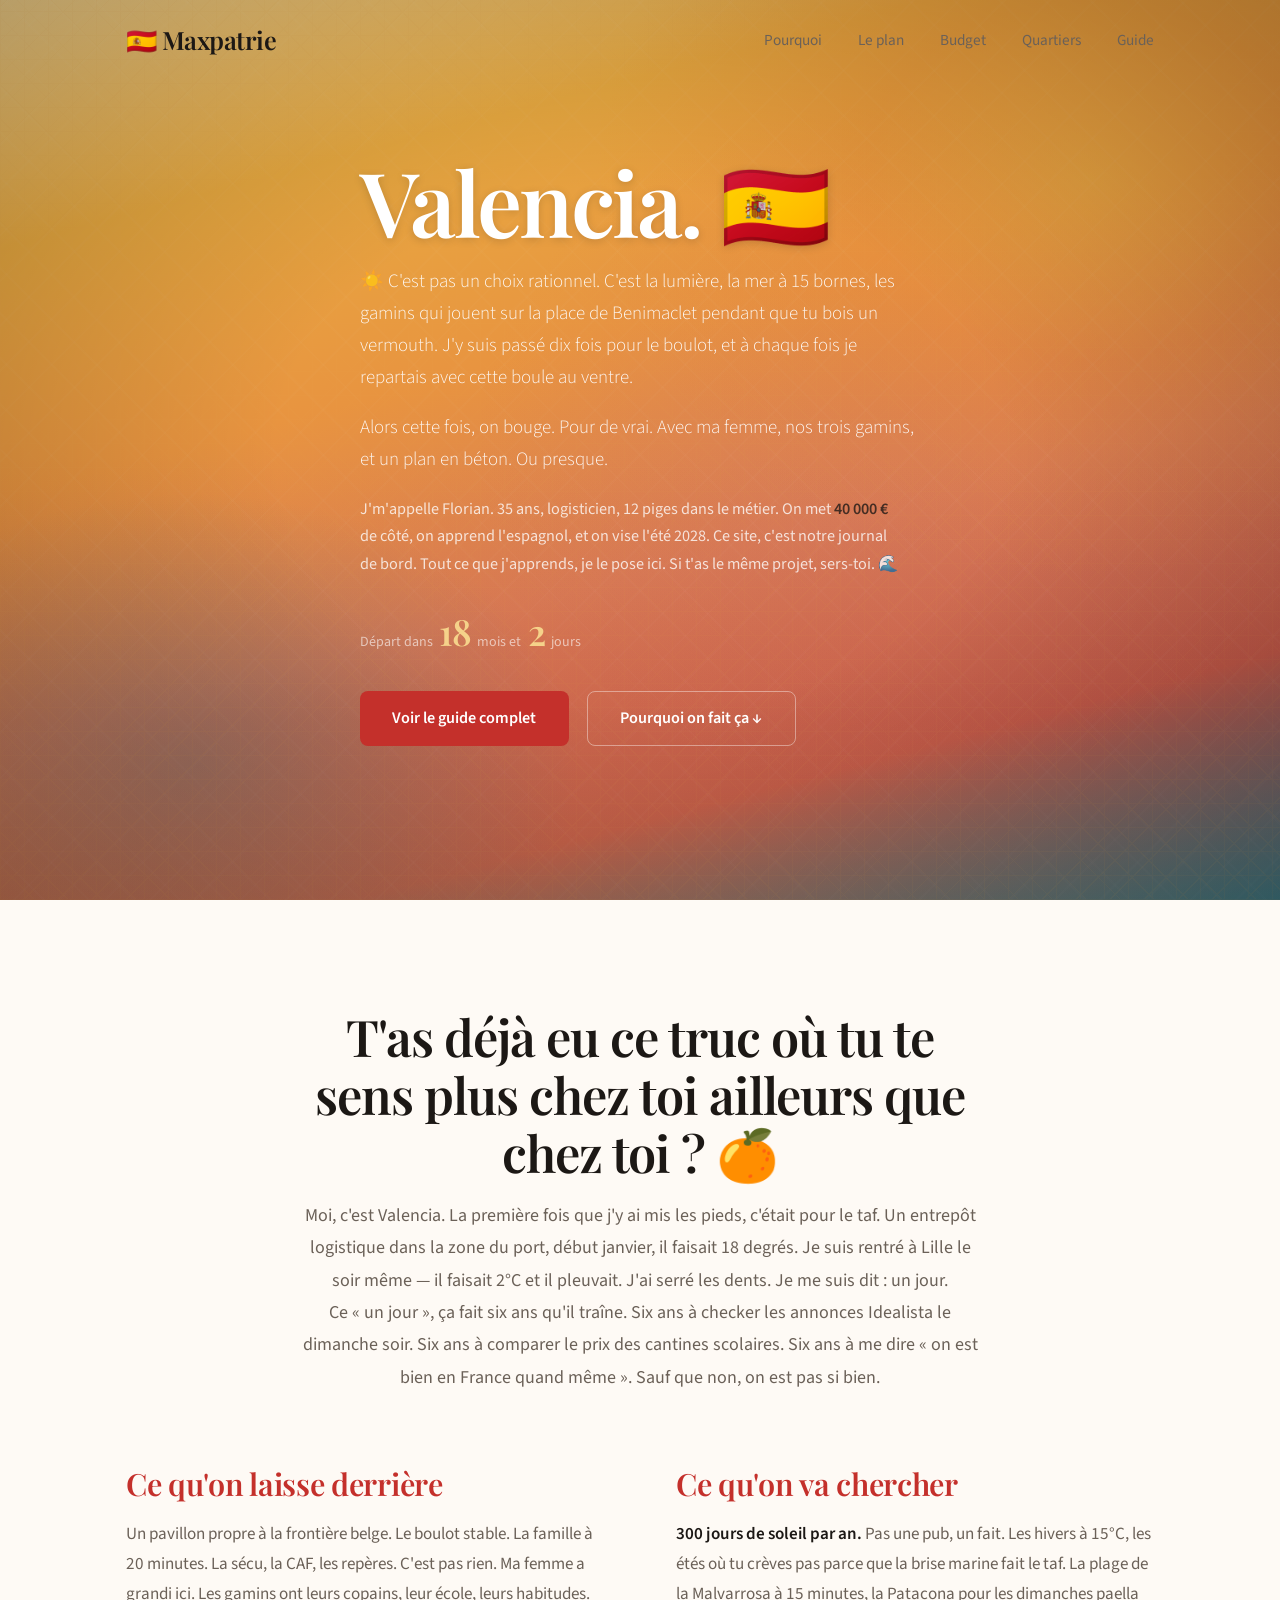
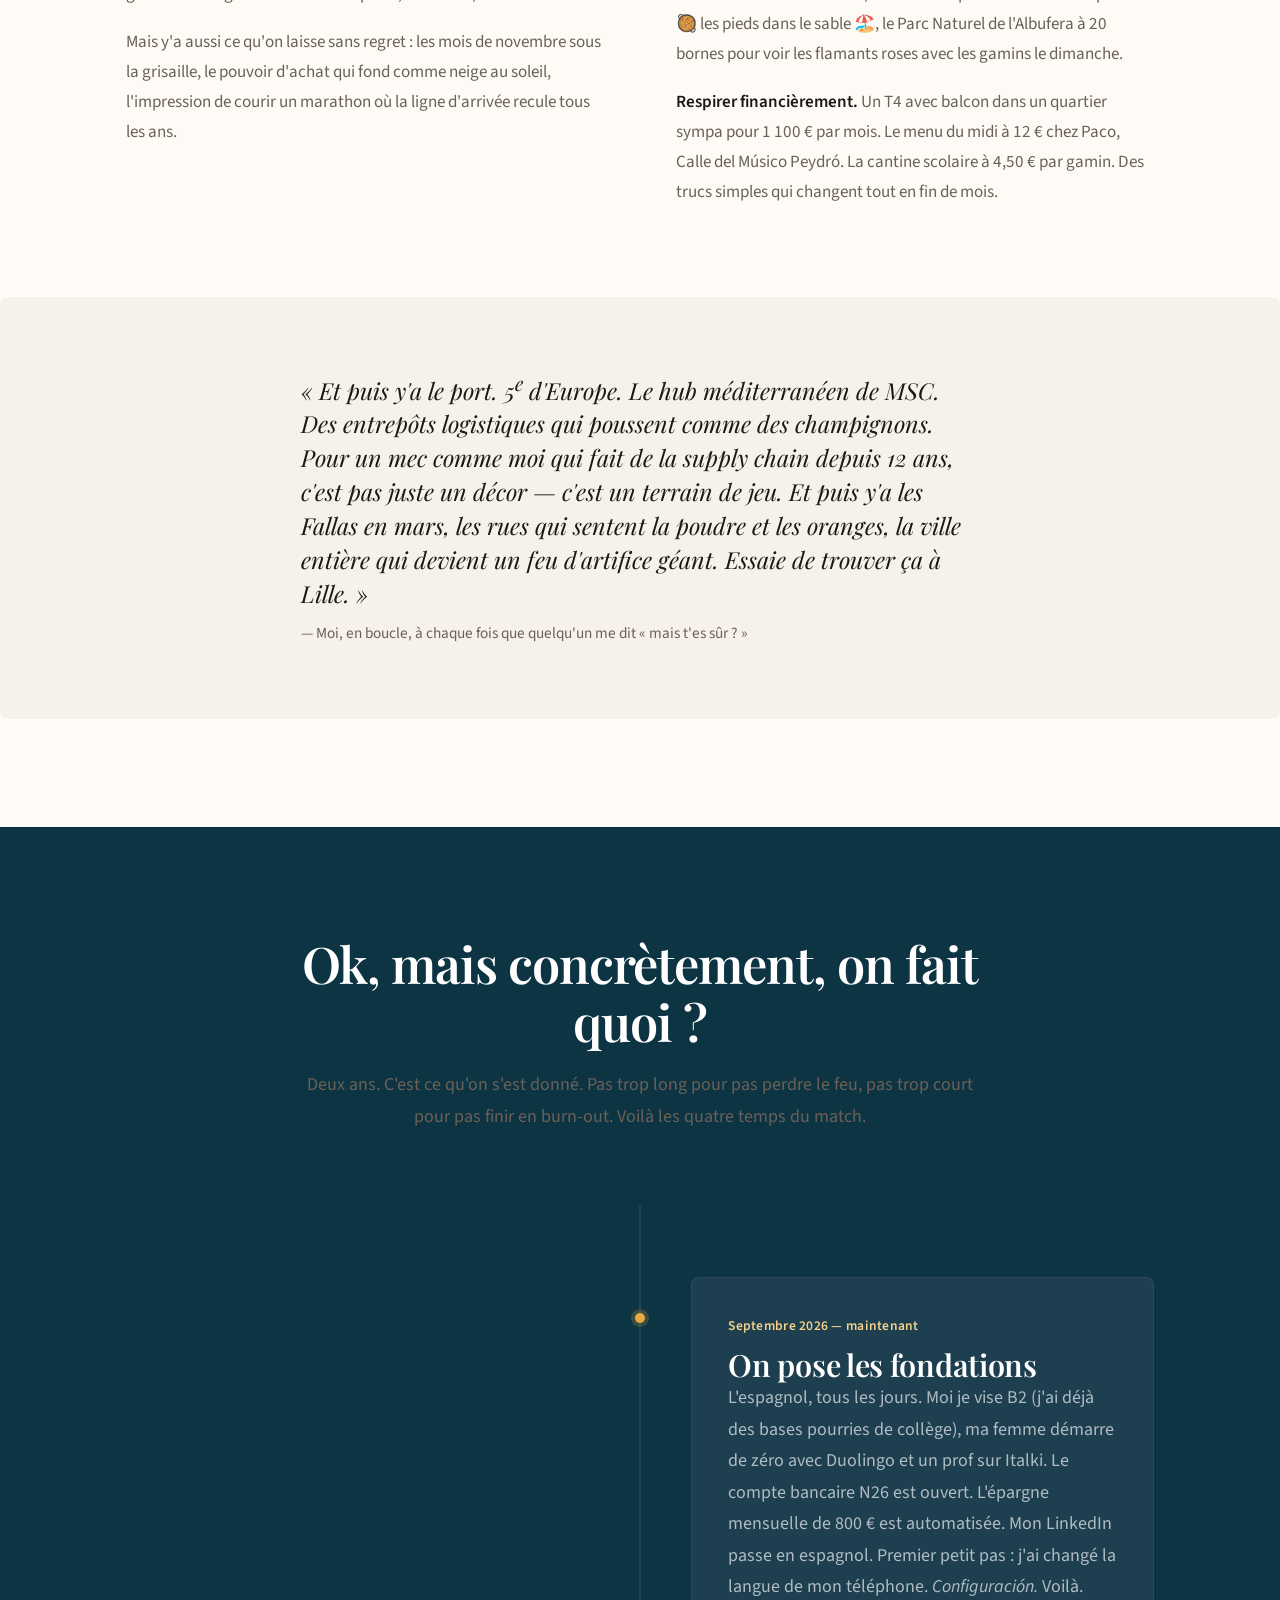
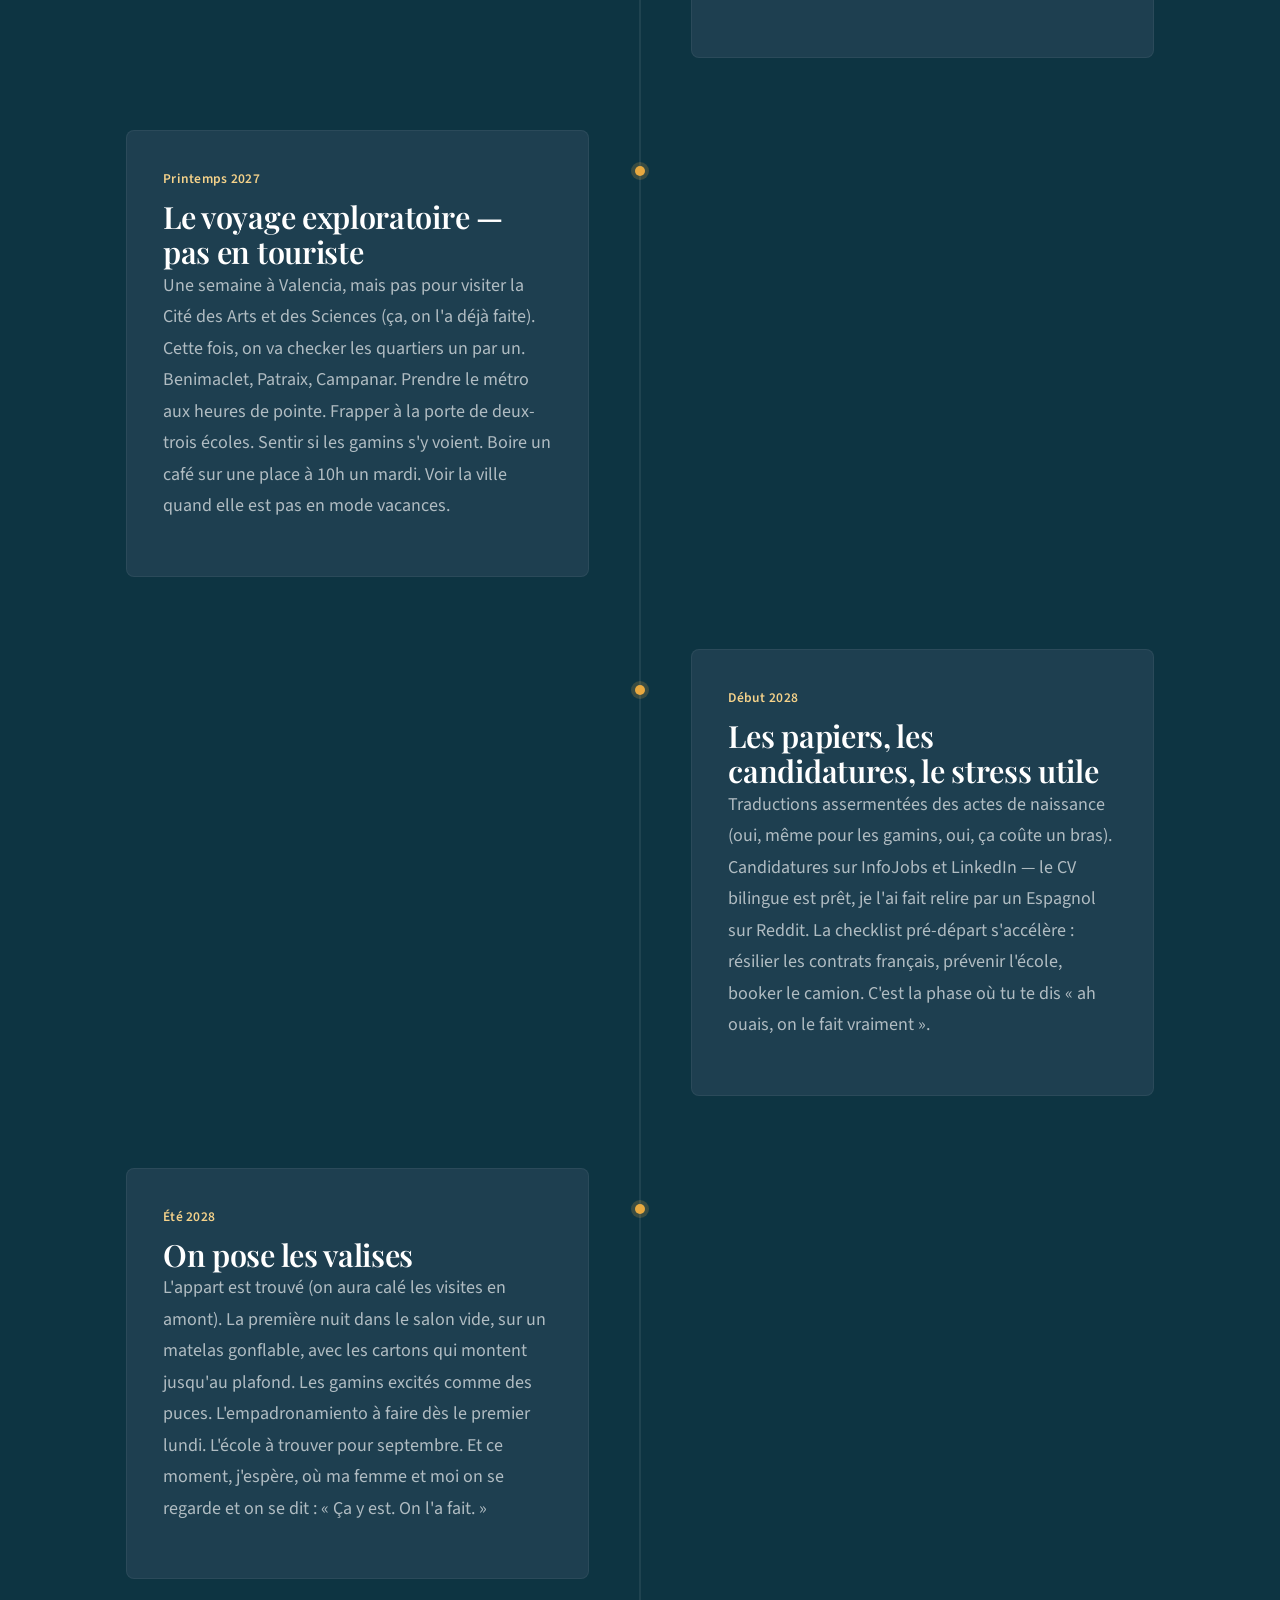
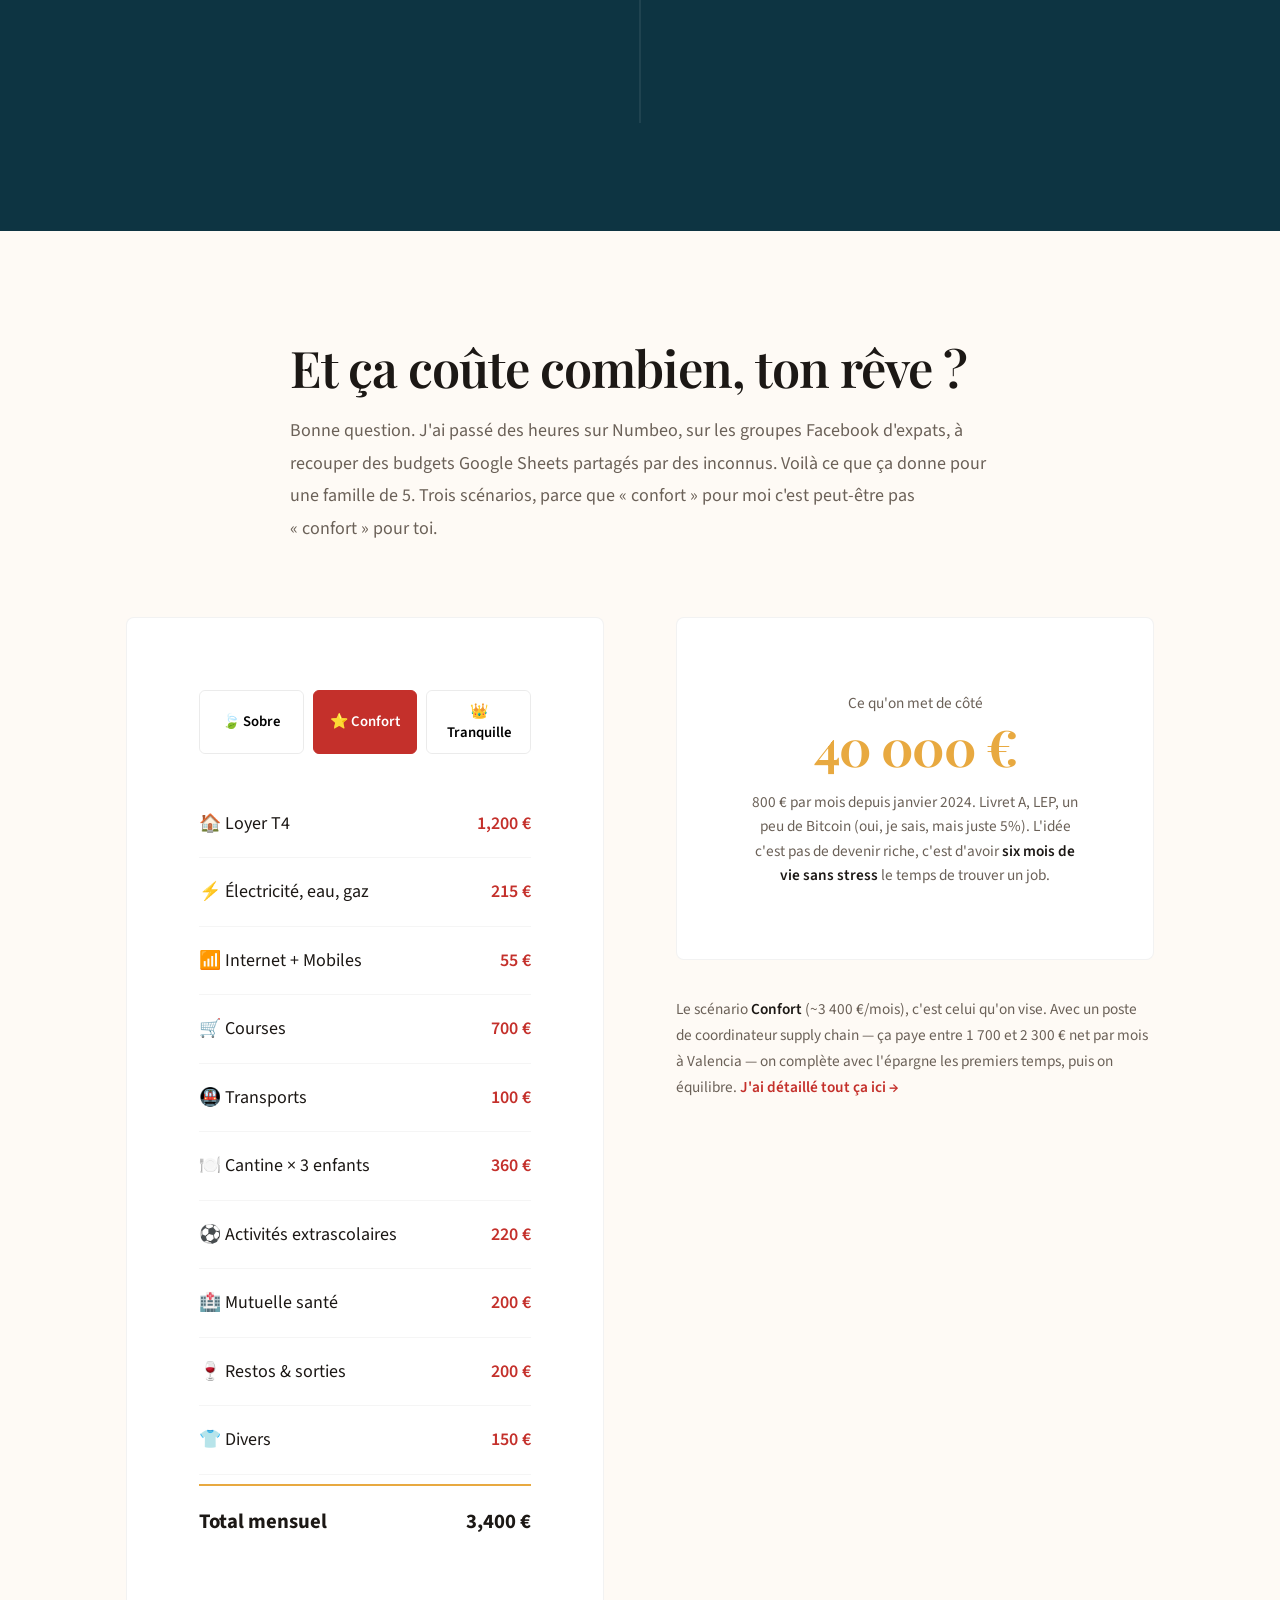
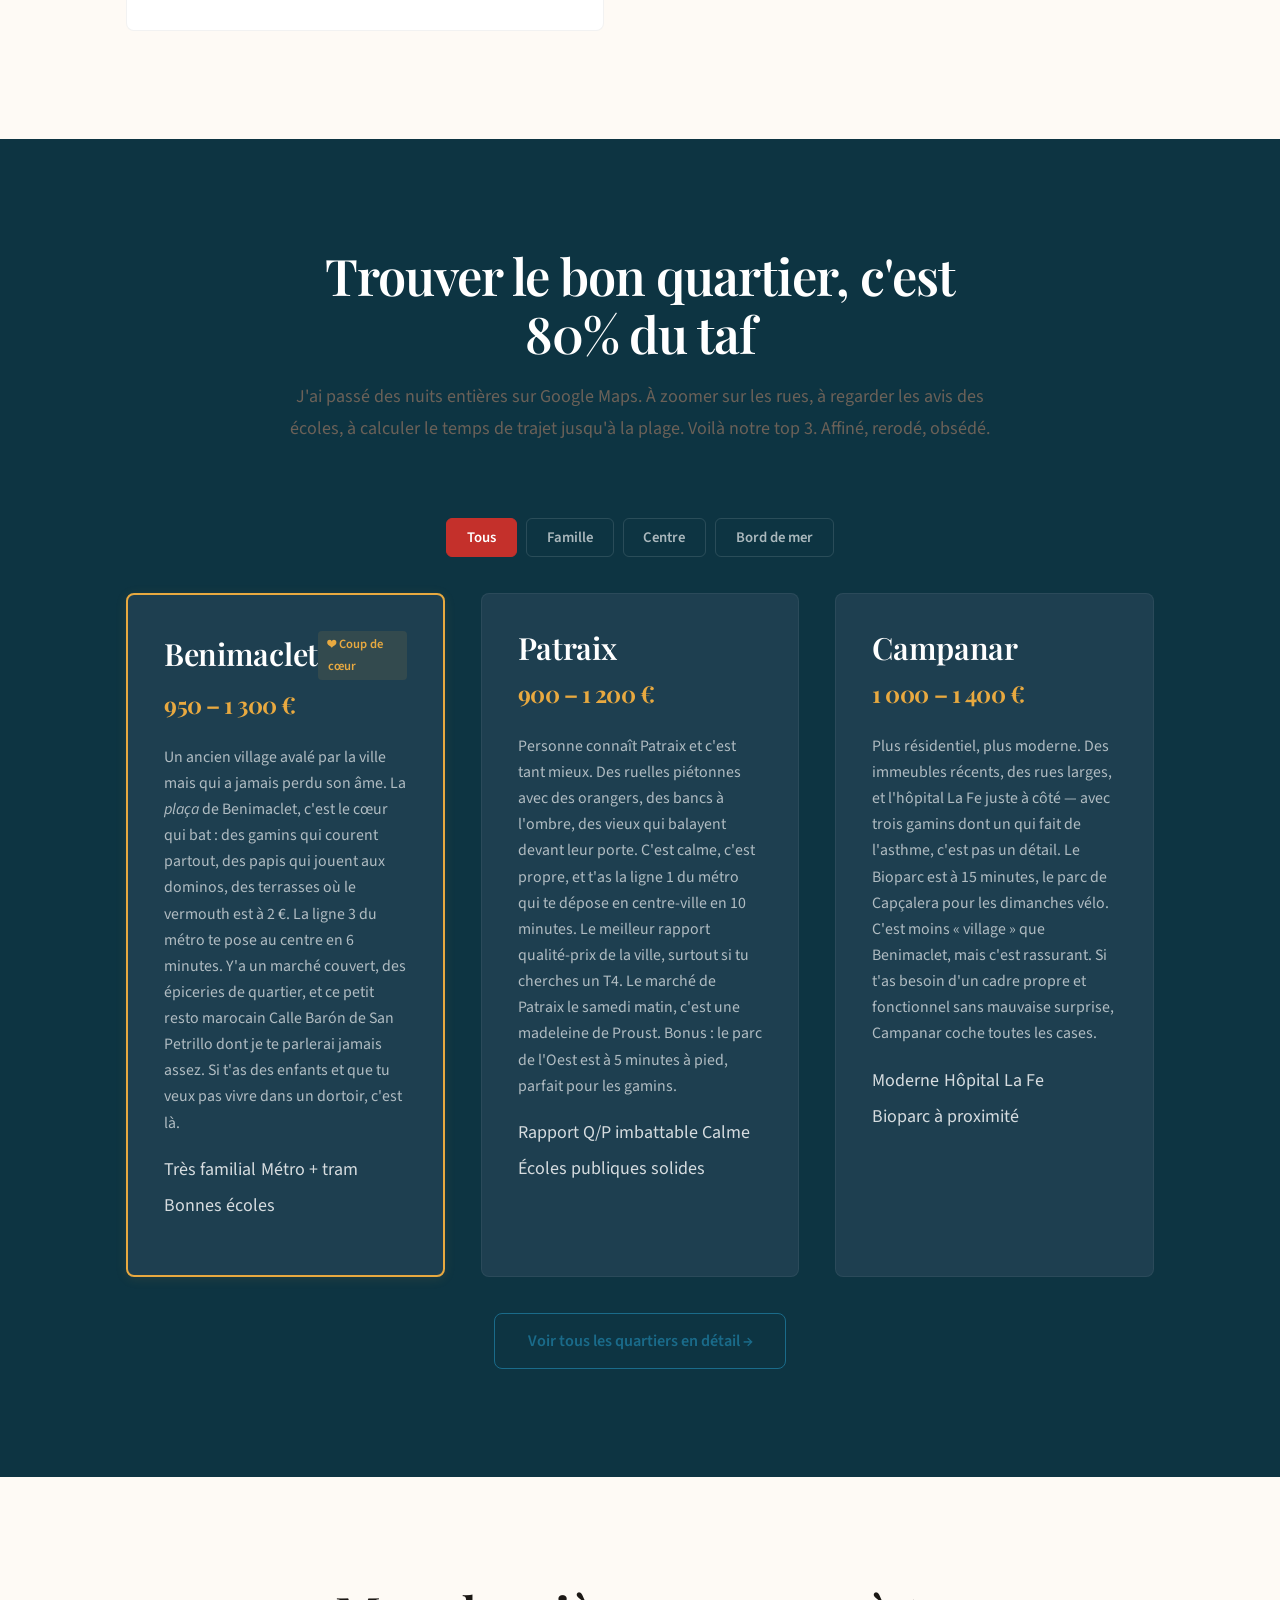
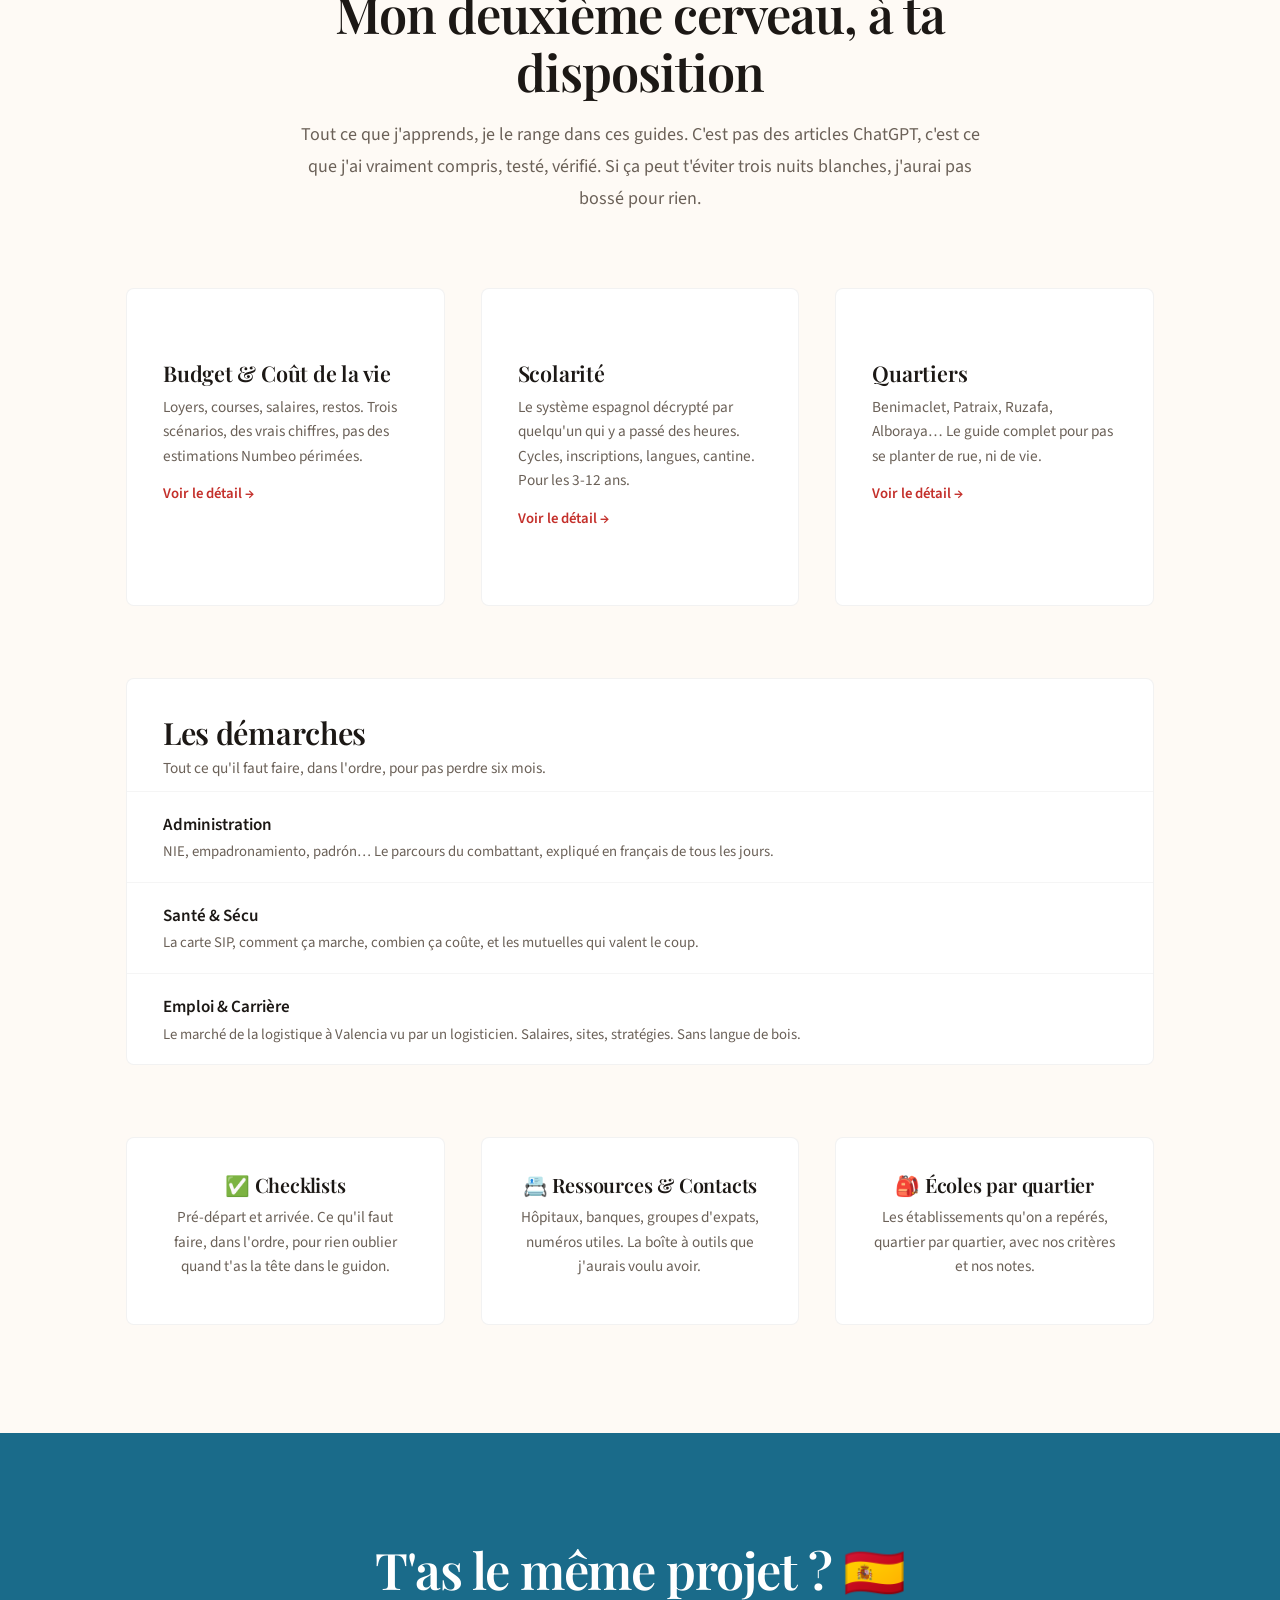
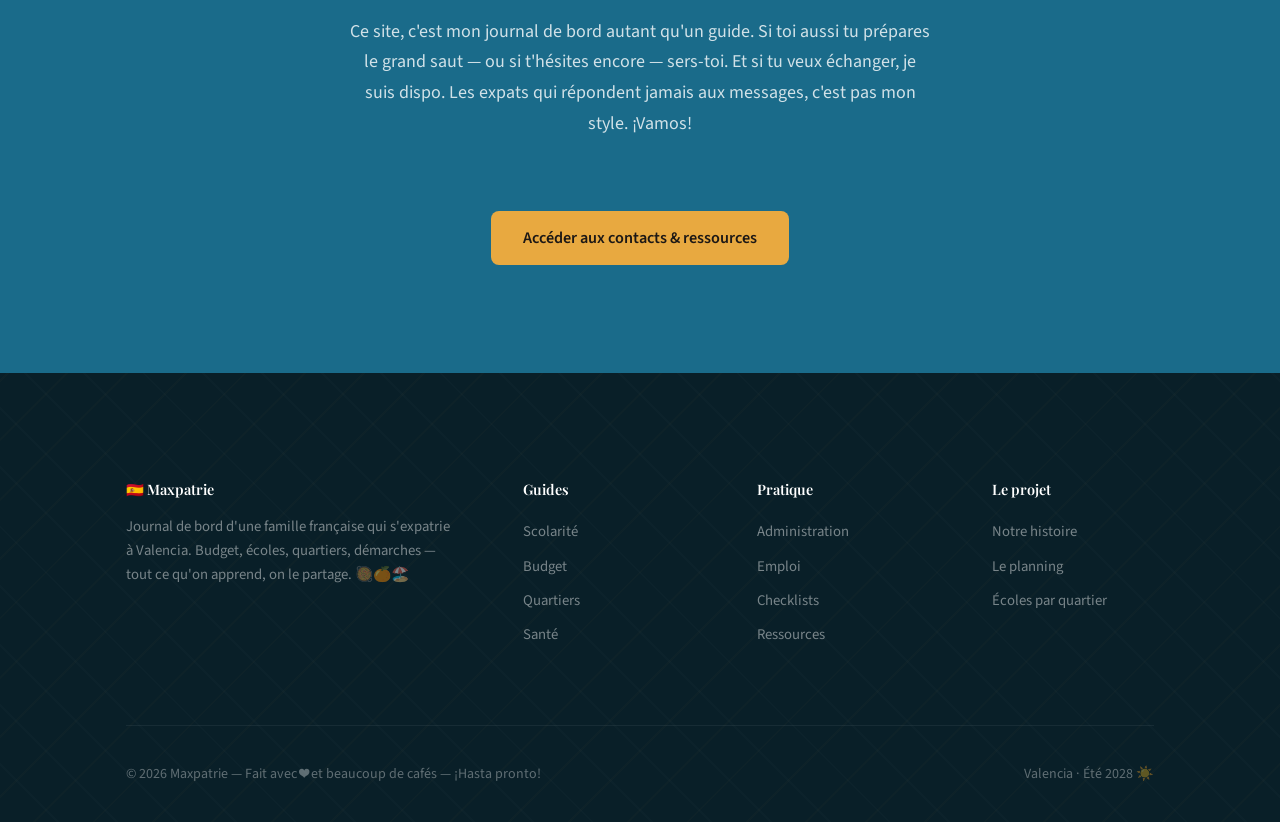
==== commit f4cdcf2b: "V3 Spanish sun" ====
--- a/index.html
+++ b/index.html
@@ -39,7 +39,7 @@
   <!-- ===== NAVIGATION ===== -->
   <nav class="navbar" role="navigation">
     <div class="container">
-      <a href="/" class="nav-logo">Maxpatrie</a>
+      <a href="/" class="nav-logo">🇪🇸 Maxpatrie</a>
       <button class="nav-toggle" aria-label="Menu">
         <span></span><span></span><span></span>
       </button>
@@ -56,12 +56,16 @@
 
   <!-- ===== HERO ===== -->
   <header class="hero" id="accueil">
+    <!-- Azulejos tile pattern overlay -->
+    <div aria-hidden="true" style="position: absolute; inset: 0; opacity: 0.06; pointer-events: none; z-index: 0; background: repeating-linear-gradient(45deg, #e8a850 0px, #e8a850 1px, transparent 1px, transparent 24px), repeating-linear-gradient(-45deg, #e8a850 0px, #e8a850 1px, transparent 1px, transparent 24px), repeating-linear-gradient(0deg, #e8a850 0px, #e8a850 1px, transparent 1px, transparent 24px), repeating-linear-gradient(90deg, #e8a850 0px, #e8a850 1px, transparent 1px, transparent 24px);"></div>
+    <!-- Sunset gradient overlay -->
+    <div aria-hidden="true" style="position: absolute; bottom: 0; left: 0; right: 0; height: 50%; pointer-events: none; z-index: 0; background: linear-gradient(to top, rgba(232,168,80,0.18) 0%, rgba(184,69,46,0.08) 40%, transparent 100%);"></div>
     <div class="container">
       <div class="hero-content">
-        <h1>Valencia.</h1>
+        <h1>Valencia. 🇪🇸</h1>
 
         <p class="hero-lead">
-          C'est pas un choix rationnel. C'est la lumière, la mer à 15 bornes, les gamins qui jouent sur la place de Benimaclet pendant que tu bois un vermouth. J'y suis passé dix fois pour le boulot, et à chaque fois je repartais avec cette boule au ventre.
+          ☀️ C'est pas un choix rationnel. C'est la lumière, la mer à 15 bornes, les gamins qui jouent sur la place de Benimaclet pendant que tu bois un vermouth. J'y suis passé dix fois pour le boulot, et à chaque fois je repartais avec cette boule au ventre.
         </p>
 
         <p class="hero-lead">
@@ -69,7 +73,7 @@
         </p>
 
         <p class="hero-context">
-          J'm'appelle Florian. 35 ans, logisticien, 12 piges dans le métier. On met <strong>40&nbsp;000&nbsp;€</strong> de côté, on apprend l'espagnol, et on vise l'été 2028. Ce site, c'est notre journal de bord. Tout ce que j'apprends, je le pose ici. Si t'as le même projet, sers-toi.
+          J'm'appelle Florian. 35 ans, logisticien, 12 piges dans le métier. On met <strong>40&nbsp;000&nbsp;€</strong> de côté, on apprend l'espagnol, et on vise l'été 2028. Ce site, c'est notre journal de bord. Tout ce que j'apprends, je le pose ici. Si t'as le même projet, sers-toi. 🌊
         </p>
 
         <div class="hero-countdown">
@@ -92,7 +96,7 @@
   <section class="section" id="histoire">
     <div class="container-narrow">
       <div class="editorial-intro">
-        <h2>T'as déjà eu ce truc où tu te sens plus chez toi ailleurs que chez toi&nbsp;?</h2>
+        <h2>T'as déjà eu ce truc où tu te sens plus chez toi ailleurs que chez toi&nbsp;? 🍊</h2>
         <p>
           Moi, c'est Valencia. La première fois que j'y ai mis les pieds, c'était pour le taf. Un entrepôt logistique dans la zone du port, début janvier, il faisait 18 degrés. Je suis rentré à Lille le soir même — il faisait 2°C et il pleuvait. J'ai serré les dents. Je me suis dit : un jour.
         </p>
@@ -117,7 +121,7 @@
         <div class="editorial-col fade-in">
           <h3>Ce qu'on va chercher</h3>
           <p>
-            <strong>300 jours de soleil par an.</strong> Pas une pub, un fait. Les hivers à 15°C, les étés où tu crèves pas parce que la brise marine fait le taf. La plage de la Malvarrosa à 15 minutes, le Parc Naturel de l'Albufera à 20 bornes pour voir les flamants roses avec les gamins le dimanche.
+            <strong>300 jours de soleil par an.</strong> Pas une pub, un fait. Les hivers à 15°C, les étés où tu crèves pas parce que la brise marine fait le taf. La plage de la Malvarrosa à 15 minutes, la Patacona pour les dimanches paella 🥘 les pieds dans le sable 🏖️, le Parc Naturel de l'Albufera à 20 bornes pour voir les flamants roses avec les gamins le dimanche.
           </p>
           <p>
             <strong>Respirer financièrement.</strong> Un T4 avec balcon dans un quartier sympa pour 1&nbsp;100 € par mois. Le menu du midi à 12&nbsp;€ chez Paco, Calle del Músico Peydró. La cantine scolaire à 4,50&nbsp;€ par gamin. Des trucs simples qui changent tout en fin de mois.
@@ -131,7 +135,7 @@
       <div class="container-narrow">
         <blockquote class="editorial-quote">
           <p>
-            « Et puis y'a le port. 5<sup>e</sup> d'Europe. Le hub méditerranéen de MSC. Des entrepôts logistiques qui poussent comme des champignons. Pour un mec comme moi qui fait de la supply chain depuis 12 ans, c'est pas juste un décor — c'est un terrain de jeu. »
+            « Et puis y'a le port. 5<sup>e</sup> d'Europe. Le hub méditerranéen de MSC. Des entrepôts logistiques qui poussent comme des champignons. Pour un mec comme moi qui fait de la supply chain depuis 12 ans, c'est pas juste un décor — c'est un terrain de jeu. Et puis y'a les Fallas en mars, les rues qui sentent la poudre et les oranges, la ville entière qui devient un feu d'artifice géant. Essaie de trouver ça à Lille. »
           </p>
         </blockquote>
         <p class="editorial-quote-attribution">— Moi, en boucle, à chaque fois que quelqu'un me dit « mais t'es sûr ? »</p>
@@ -403,9 +407,9 @@
   <!-- ===== CTA FINAL ===== -->
   <section class="section section-cta" style="text-align: center;">
     <div class="container-narrow">
-      <h2>T'as le même projet&nbsp;?</h2>
+      <h2>T'as le même projet&nbsp;? 🇪🇸</h2>
       <p class="cta-text">
-        Ce site, c'est mon journal de bord autant qu'un guide. Si toi aussi tu prépares le grand saut — ou si t'hésites encore — sers-toi. Et si tu veux échanger, je suis dispo. Les expats qui répondent jamais aux messages, c'est pas mon style.
+        Ce site, c'est mon journal de bord autant qu'un guide. Si toi aussi tu prépares le grand saut — ou si t'hésites encore — sers-toi. Et si tu veux échanger, je suis dispo. Les expats qui répondent jamais aux messages, c'est pas mon style. ¡Vamos!
       </p>
       <a href="pages/ressources.html" class="btn btn-primary">Accéder aux contacts & ressources</a>
     </div>
@@ -416,9 +420,9 @@
     <div class="container">
       <div class="footer-grid">
         <div class="footer-brand">
-          <h4>Maxpatrie</h4>
-          <p>
-            Journal de bord d'une famille française qui s'expatrie à Valencia. Budget, écoles, quartiers, démarches — tout ce qu'on apprend, on le partage.
+          <h4>🇪🇸 Maxpatrie</h4>
+          <p>
+            Journal de bord d'une famille française qui s'expatrie à Valencia. Budget, écoles, quartiers, démarches — tout ce qu'on apprend, on le partage. 🥘🍊🏖️
           </p>
         </div>
         <div class="footer-col">
@@ -449,8 +453,8 @@
         </div>
       </div>
       <div class="footer-bottom">
-        <span>© 2026 Maxpatrie — Fait avec ❤️ et beaucoup de cafés</span>
-        <span>Valencia · Été 2028</span>
+        <span>© 2026 Maxpatrie — Fait avec ❤️ et beaucoup de cafés — ¡Hasta pronto!</span>
+        <span>Valencia · Été 2028 ☀️</span>
       </div>
     </div>
   </footer>
--- a/css/style.css
+++ b/css/style.css
@@ -1,59 +1,67 @@
 /* =============================================
-   MAXPATRIE — Design System
-   Une famille française à Valencia
-   Palette : Terracotta / Slate / Burnt Gold
-   Typo  : Crimson Text + DM Serif Display
+   MAXPATRIE — Design System : Identité Espagnole
+   Valencia · Soleil · Azulejos · Méditerranée
+   Palette : Or Safran / Rouge Espagnol / Bleu Méditerranéen
+   Typo  : Playfair Display + Source Sans Pro
    ============================================= */
 
 /* --- Google Fonts --- */
-@import url('https://fonts.googleapis.com/css2?family=Crimson+Text:ital,wght@0,400;0,600;0,700;1,400&family=DM+Serif+Display:ital@0;1&display=swap');
+@import url('https://fonts.googleapis.com/css2?family=Playfair+Display:ital,wght@0,400;0,600;0,700;1,400&family=Source+Sans+3:ital,wght@0,300;0,400;0,600;0,700;1,400&display=swap');
 
 /* --- CSS Variables --- */
 :root {
-  /* === Palette COMMITTED === */
-  /* Terracotta profond — 30-60% des surfaces, identité forte */
-  --terracotta:       #b8452e;
-  --terracotta-dark:  #8b2e1c;
-  --terracotta-light: rgba(184, 69, 46, 0.10);
-
-  /* Slate foncé — fonds sombres, contraste */
-  --slate:            #1a1a2e;
-  --slate-deep:       #0f0f1a;
-  --slate-light:      #2a2a3e;
-  --slate-surface:    #222238;
-
-  /* Accent chaud — touches, ≤ 10% */
-  --accent:           #e8a850;
-  --accent-dark:      #c48830;
-  --accent-light:     rgba(232, 168, 80, 0.12);
-
-  /* Legacy variable aliases (HTML inline styles les utilisent) */
-  --med-blue:         var(--slate);
-  --med-blue-dark:    var(--slate-deep);
-  --med-blue-light:   rgba(26, 26, 46, 0.06);
-  --golden:           var(--accent);
-  --golden-dark:      var(--accent-dark);
+  /* === Palette Espagnole === */
+
+  /* Or safran — dominante CHAUDE, pas rouge */
+  --saffron:            #e8a940;
+  --saffron-dark:       #c98a2a;
+  --saffron-light:      #f5d28a;
+  --saffron-ghost:      rgba(232, 169, 64, 0.10);
+
+  /* Rouge espagnol — ACCENT, ≤ 15% des surfaces */
+  --spain-red:          #c4302b;
+  --spain-red-dark:     #9e1f1b;
+  --spain-red-ghost:    rgba(196, 48, 43, 0.08);
+
+  /* Bleu méditerranéen — navigation, liens */
+  --med-blue:           #1a6b8a;
+  --med-blue-dark:      #12526b;
+  --med-blue-ghost:     rgba(26, 107, 138, 0.07);
+  --med-blue-deep:      #0d3442;
+
+  /* Legacy variable aliases — HTML inline styles */
+  --terracotta:         var(--spain-red);
+  --terracotta-dark:    var(--spain-red-dark);
+  --terracotta-light:   var(--spain-red-ghost);
+  --slate:              var(--med-blue-deep);
+  --slate-deep:         #091f28;
+  --slate-light:        #1e3f50;
+  --slate-surface:      #1a3a48;
+  --accent:             var(--saffron);
+  --accent-dark:        var(--saffron-dark);
+  --accent-light:       var(--saffron-ghost);
+  --golden:             var(--saffron);
+  --golden-dark:        var(--saffron-dark);
 
   /* Surfaces */
-  --white:            #ffffff;
-  --surface:          #f5f4f2;   /* chroma ~0.01, borderline — pas crème */
-  --surface-alt:      #eeedea;
-
-  /* Legacy surface vars — cartographiées vers neutres */
-  --sand:             var(--surface-alt);
-  --sand-dark:        #e6e4e0;
-  --cream:            var(--white);
+  --white:              #ffffff;
+  --bg-main:            #fefaf5;   /* blanc cassé très léger, pas crème */
+  --surface:            #f6f1ea;   /* chroma infime */
+  --surface-alt:        #efe8df;
+  --sand:               var(--surface-alt);
+  --sand-dark:          #e4dbcf;
+  --cream:              var(--white);
 
   /* Semantics */
-  --charcoal:         #1c1a18;
-  --charcoal-light:   #6b6560;
-  --olive:            #5a7a4a;
-  --olive-light:      rgba(90, 122, 74, 0.10);
-  --red-soft:         #d4604a;
+  --charcoal:           #1c1815;
+  --charcoal-light:     #6b6158;
+  --olive:              #5a7a4a;
+  --olive-light:        rgba(90, 122, 74, 0.10);
+  --red-soft:           #d4604a;
 
   /* === Typography === */
-  --font-heading: 'DM Serif Display', 'Georgia', 'Times New Roman', serif;
-  --font-body:    'Crimson Text', 'Georgia', 'Times New Roman', serif;
+  --font-heading: 'Playfair Display', 'Georgia', 'Times New Roman', serif;
+  --font-body:    'Source Sans 3', 'Inter', -apple-system, BlinkMacSystemFont, 'Segoe UI', sans-serif;
   --font-mono:    'SF Mono', 'Fira Code', 'Cousine', monospace;
 
   /* === Spacing === */
@@ -92,7 +100,7 @@
 body {
   font-family: var(--font-body);
   color: var(--charcoal);
-  background: var(--white);
+  background: var(--bg-main);
   line-height: 1.75;
   overflow-x: hidden;
 }
@@ -100,30 +108,30 @@
 /* --- Typography --- */
 h1, h2, h3, h4 {
   font-family: var(--font-heading);
-  font-weight: 400;
+  font-weight: 600;
   line-height: 1.15;
   color: var(--charcoal);
-  letter-spacing: -0.04em;
+  letter-spacing: -0.02em;
 }
 
 h1 {
   font-size: clamp(2.4rem, 6vw, 4.2rem);
-  letter-spacing: -0.05em;
+  letter-spacing: -0.03em;
 }
 
 h2 {
   font-size: clamp(1.8rem, 4vw, 2.8rem);
-  letter-spacing: -0.04em;
+  letter-spacing: -0.02em;
 }
 
 h3 {
   font-size: clamp(1.3rem, 2.5vw, 1.7rem);
-  letter-spacing: -0.03em;
+  letter-spacing: -0.01em;
 }
 
 h4 {
   font-size: 1rem;
-  letter-spacing: -0.02em;
+  letter-spacing: 0;
   text-transform: none;
 }
 
@@ -132,13 +140,13 @@
 }
 
 a {
-  color: var(--terracotta);
+  color: var(--med-blue);
   text-decoration: none;
   transition: color var(--transition-fast);
 }
 
 a:hover {
-  color: var(--terracotta-dark);
+  color: var(--med-blue-dark);
 }
 
 strong {
@@ -163,9 +171,9 @@
   padding: var(--space-2xl) 0;
 }
 
-/* Alternance : fond slate foncé pour casser le rythme */
+/* Alternance : bleu méditerranéen profond pour casser le rythme */
 .section-alt {
-  background: var(--slate);
+  background: var(--med-blue-deep);
   color: rgba(255, 255, 255, 0.85);
 }
 
@@ -177,14 +185,73 @@
 }
 
 .section-alt p {
-  color: rgba(255, 255, 255, 0.72);
+  color: rgba(255, 255, 255, 0.70);
 }
 
 .section-alt strong {
   color: var(--white);
 }
 
-/* --- Navbar --- */
+/* =============================================
+   MOTIF AZULEJOS — CSS pur
+   Fond géométrique répétable style carreaux espagnols
+   ============================================= */
+.azulejos-bg {
+  background-color: var(--med-blue);
+  background-image:
+    /* Lignes horizontales blanches */
+    repeating-linear-gradient(
+      0deg,
+      transparent,
+      transparent 38px,
+      rgba(255, 255, 255, 0.08) 38px,
+      rgba(255, 255, 255, 0.08) 40px
+    ),
+    /* Lignes verticales blanches */
+    repeating-linear-gradient(
+      90deg,
+      transparent,
+      transparent 38px,
+      rgba(255, 255, 255, 0.08) 38px,
+      rgba(255, 255, 255, 0.08) 40px
+    ),
+    /* Motif floral croisé — centre des carreaux */
+    repeating-conic-gradient(
+      rgba(232, 169, 64, 0.15) 0% 12.5%,
+      transparent 12.5% 25%
+    ) 10px 10px,
+    repeating-conic-gradient(
+      rgba(232, 169, 64, 0.15) 0% 12.5%,
+      transparent 12.5% 25%
+    ) 10px 10px;
+  background-size:
+    40px 40px,
+    40px 40px,
+    80px 80px,
+    80px 80px;
+}
+
+/* Variante plus subtile pour footer */
+.azulejos-subtle {
+  background-color: var(--slate-deep);
+  background-image:
+    repeating-linear-gradient(
+      45deg,
+      transparent,
+      transparent 20px,
+      rgba(255, 255, 255, 0.02) 20px,
+      rgba(255, 255, 255, 0.02) 22px
+    ),
+    repeating-linear-gradient(
+      -45deg,
+      transparent,
+      transparent 20px,
+      rgba(232, 169, 64, 0.03) 20px,
+      rgba(232, 169, 64, 0.03) 22px
+    );
+}
+
+/* --- Navbar — Légère, flottante --- */
 .navbar {
   position: fixed;
   top: 0;
@@ -196,11 +263,11 @@
 }
 
 .navbar.scrolled {
-  background: rgba(255, 255, 255, 0.88);
+  background: rgba(254, 250, 245, 0.90);
   backdrop-filter: blur(20px);
   -webkit-backdrop-filter: blur(20px);
   padding: var(--space-sm) 0;
-  border-bottom: 1px solid rgba(0, 0, 0, 0.04);
+  border-bottom: 1px solid rgba(26, 107, 138, 0.08);
 }
 
 .navbar .container {
@@ -212,12 +279,12 @@
 .nav-logo {
   font-family: var(--font-heading);
   font-size: 1.4rem;
-  font-weight: 400;
+  font-weight: 600;
   color: var(--charcoal);
   display: flex;
   align-items: center;
   gap: var(--space-sm);
-  letter-spacing: -0.03em;
+  letter-spacing: -0.02em;
 }
 
 .nav-logo .emoji {
@@ -241,19 +308,19 @@
 }
 
 .nav-links a:hover {
-  color: var(--terracotta);
-}
-
-/* Underline discrète au lieu d'un trait animé */
+  color: var(--med-blue);
+}
+
 .nav-links a::after {
   content: '';
   position: absolute;
   bottom: -2px;
   left: 0;
   width: 0;
-  height: 1px;
-  background: var(--terracotta);
+  height: 2px;
+  background: var(--saffron);
   transition: width var(--transition-base);
+  border-radius: 2px;
 }
 
 .nav-links a:hover::after {
@@ -261,7 +328,7 @@
 }
 
 .nav-cta {
-  background: var(--terracotta);
+  background: var(--spain-red);
   color: var(--white) !important;
   padding: 0.45rem 1.1rem;
   border-radius: 6px;
@@ -270,7 +337,7 @@
 }
 
 .nav-cta:hover {
-  background: var(--terracotta-dark);
+  background: var(--spain-red-dark);
 }
 
 .nav-cta::after {
@@ -308,45 +375,67 @@
   transform: rotate(-45deg) translate(5px, -5px);
 }
 
-/* --- Hero — Full-bleed Terracotta Statement --- */
+/* =============================================
+   HERO — Dégradé coucher de soleil Valencia
+   ============================================= */
 .hero {
   min-height: 100vh;
   display: flex;
   align-items: center;
-  background: var(--slate-deep);
   position: relative;
   overflow: hidden;
   clip-path: inset(0);
-}
-
-/* Forme organique massive en fond — terracotta */
+
+  /* Dégradé coucher de soleil: or → orange doux → rose */
+  background:
+    /* Soleil couchant en haut à droite */
+    radial-gradient(ellipse 70% 80% at 85% 20%, rgba(232, 169, 64, 0.65) 0%, rgba(232, 140, 50, 0.35) 25%, transparent 55%),
+    /* Brume rose au milieu-droite */
+    radial-gradient(ellipse 60% 70% at 70% 50%, rgba(210, 120, 100, 0.25) 0%, transparent 55%),
+    /* Bleu méditerranéen en bas à gauche */
+    radial-gradient(ellipse 55% 55% at 15% 85%, rgba(26, 107, 138, 0.30) 0%, transparent 55%),
+    /* Fond global chaud */
+    linear-gradient(165deg, #f5d28a 0%, #e8a940 20%, #e89440 40%, #d87a55 60%, #c45a4a 80%, #1a6b8a 100%);
+}
+
+/* Texture azulejos subtile sur le hero */
 .hero::before {
   content: '';
   position: absolute;
-  top: -15%;
-  right: -10%;
-  width: 75%;
-  height: 130%;
-  background: var(--terracotta);
-  clip-path: polygon(30% 0, 100% 0, 100% 100%, 0% 100%);
-  opacity: 0.92;
-}
-
-/* Texture subtile */
+  inset: 0;
+  background-image:
+    repeating-linear-gradient(
+      45deg,
+      transparent,
+      transparent 30px,
+      rgba(255, 255, 255, 0.015) 30px,
+      rgba(255, 255, 255, 0.015) 32px
+    ),
+    repeating-linear-gradient(
+      -45deg,
+      transparent,
+      transparent 30px,
+      rgba(255, 255, 255, 0.015) 30px,
+      rgba(255, 255, 255, 0.015) 32px
+    );
+  pointer-events: none;
+  z-index: 0;
+}
+
+/* Vignette subtile pour focus */
 .hero::after {
   content: '';
   position: absolute;
   inset: 0;
-  background:
-    radial-gradient(ellipse at 70% 30%, rgba(232, 168, 80, 0.12) 0%, transparent 50%),
-    radial-gradient(ellipse at 30% 70%, rgba(0, 0, 0, 0.15) 0%, transparent 50%);
+  background: radial-gradient(ellipse at center, transparent 40%, rgba(0, 0, 0, 0.25) 100%);
   pointer-events: none;
+  z-index: 1;
 }
 
 .hero-content {
   position: relative;
-  z-index: 1;
-  max-width: 620px;
+  z-index: 2;
+  max-width: 640px;
   color: var(--white);
 }
 
@@ -360,21 +449,65 @@
   margin-bottom: var(--space-md);
   line-height: 1.05;
   font-size: clamp(2.6rem, 7vw, 5rem);
-}
-
-/* Highlight = terracotta foncé sur fond terracotta → joue sur l'opacité */
+  text-shadow: 0 2px 8px rgba(0, 0, 0, 0.15);
+}
+
 .hero h1 .highlight {
-  color: var(--accent);
-}
-
-/* Hero badge — pas d'eyebrow, juste un marqueur discret */
+  color: var(--saffron-light);
+}
+
+/* Hero lead — texte introductif, style éditorial */
+.hero-lead {
+  font-size: 1.05rem;
+  line-height: 1.7;
+  margin-bottom: var(--space-md);
+  opacity: 0.90;
+  max-width: 560px;
+  font-weight: 300;
+}
+
+/* Hero context — plus petit, plus factuel */
+.hero-context {
+  font-size: 0.9rem;
+  line-height: 1.7;
+  margin-bottom: var(--space-lg);
+  opacity: 0.78;
+  max-width: 540px;
+}
+
+/* Hero countdown */
+.hero-countdown {
+  display: flex;
+  align-items: baseline;
+  gap: 0.35rem;
+  margin-bottom: var(--space-lg);
+  flex-wrap: wrap;
+}
+
+.countdown-label {
+  font-size: 0.78rem;
+  color: rgba(255, 255, 255, 0.60);
+  text-transform: none;
+  letter-spacing: 0;
+}
+
+.countdown-value {
+  font-family: var(--font-heading);
+  font-size: 2rem;
+  font-weight: 600;
+  color: var(--saffron-light);
+  line-height: 1;
+  letter-spacing: -0.03em;
+}
+
+/* Hero badge — marqueur discret */
 .hero-badge {
   display: inline-flex;
   align-items: center;
   gap: var(--space-sm);
   font-size: 0.85rem;
   font-weight: 400;
-  color: rgba(255, 255, 255, 0.8);
+  color: rgba(255, 255, 255, 0.80);
   margin-bottom: var(--space-lg);
   letter-spacing: 0;
   text-transform: none;
@@ -393,7 +526,6 @@
   opacity: 0.82;
 }
 
-/* Hero stats — on garde la strucure HTML mais version discrète */
 .hero-stats {
   display: flex;
   gap: var(--space-xl);
@@ -407,10 +539,10 @@
 .hero-stat-value {
   font-family: var(--font-heading);
   font-size: 1.8rem;
-  font-weight: 400;
+  font-weight: 600;
   color: var(--white);
   line-height: 1;
-  letter-spacing: -0.03em;
+  letter-spacing: -0.02em;
 }
 
 .hero-stat-label {
@@ -439,42 +571,43 @@
   transition: all var(--transition-base);
   border: none;
   font-family: var(--font-body);
-  border-radius: 6px;
+  border-radius: 8px;
 }
 
 .btn-primary {
-  background: var(--terracotta);
+  background: var(--spain-red);
   color: var(--white);
 }
 
 .btn-primary:hover {
-  background: var(--terracotta-dark);
+  background: var(--spain-red-dark);
 }
 
 .btn-outline {
   background: transparent;
   color: var(--white);
-  border: 1.5px solid rgba(255, 255, 255, 0.4);
+  border: 1.5px solid rgba(255, 255, 255, 0.40);
 }
 
 .btn-outline:hover {
   background: rgba(255, 255, 255, 0.08);
   color: var(--white);
-  border-color: rgba(255, 255, 255, 0.7);
-}
-
-/* Dans les sections claires, btn-outline a besoin d'une variante */
+  border-color: rgba(255, 255, 255, 0.70);
+}
+
+/* Dans les sections claires, btn-outline s'adapte */
 .section:not(.section-alt) .btn-outline,
 body > .section .btn-outline,
 section:not(.section-alt) .btn-outline {
-  color: var(--slate);
-  border-color: var(--slate);
+  color: var(--med-blue);
+  border-color: var(--med-blue);
 }
 
 .section:not(.section-alt) .btn-outline:hover,
 section:not(.section-alt) .btn-outline:hover {
-  background: var(--slate);
+  background: var(--med-blue);
   color: var(--white);
+  border-color: var(--med-blue);
 }
 
 .btn-sm {
@@ -482,26 +615,30 @@
   font-size: 0.8rem;
 }
 
-/* --- Cards — Pas de box-shadow + border simultanés --- */
+/* =============================================
+   CARDS — Ni ghost, ni shadow+lourd
+   Fond blanc, bordure fine, border-radius 8px
+   ============================================= */
 .card {
   background: var(--white);
   border-radius: 8px;
   padding: var(--space-lg);
-  transition: background var(--transition-base);
-  border: 1px solid rgba(0, 0, 0, 0.06);
+  transition: background var(--transition-base), transform var(--transition-fast);
+  border: 1px solid rgba(0, 0, 0, 0.05);
 }
 
 .card:hover {
-  background: var(--surface);
-}
-
-/* Variation par position dans la grille — casse la monotonie */
+  background: var(--bg-main);
+  transform: translateY(-1px);
+}
+
+/* Variation par position */
 .grid-3 > .card:nth-child(3n+1) {
   border-left: none;
 }
 
 .grid-3 > .card:nth-child(3n+2) {
-  border-radius: 8px 8px 8px 8px;
+  border-radius: 8px;
 }
 
 .grid-3 > .card:nth-child(3n) {
@@ -537,7 +674,7 @@
   border-color: transparent;
 }
 
-/* Card icon — pas de boîte colorée, juste l'emoji */
+/* Card icon */
 .card-icon {
   font-size: 2rem;
   margin-bottom: var(--space-md);
@@ -549,7 +686,6 @@
   background: none !important;
 }
 
-/* On garde les classes pour compatibilité mais sans effet */
 .card-icon.terracotta,
 .card-icon.blue,
 .card-icon.golden,
@@ -568,7 +704,7 @@
   margin-bottom: 0;
 }
 
-/* --- Grids — mobile-first avec auto-fit --- */
+/* --- Grids --- */
 .grid-2 {
   display: grid;
   grid-template-columns: repeat(auto-fit, minmax(min(100%, 340px), 1fr));
@@ -587,7 +723,7 @@
   gap: var(--space-lg);
 }
 
-/* --- Section Headers — pas d'eyebrows uppercase trackées --- */
+/* --- Section Headers — épuré, pas d'eyebrows uppercase --- */
 .section-header {
   text-align: left;
   margin-bottom: var(--space-xl);
@@ -597,7 +733,7 @@
   display: inline-block;
   font-size: 0.85rem;
   font-weight: 400;
-  color: var(--terracotta);
+  color: var(--spain-red);
   margin-bottom: var(--space-sm);
   text-transform: none;
   letter-spacing: 0;
@@ -606,9 +742,8 @@
   border-radius: 0;
 }
 
-/* Dans section-alt, le badge s'éclaircit */
 .section-alt .section-header .badge {
-  color: var(--accent);
+  color: var(--saffron);
 }
 
 .section-header h2 {
@@ -622,15 +757,14 @@
 }
 
 .section-alt .section-header p {
-  color: rgba(255, 255, 255, 0.6);
-}
-
-/* Badge standalone (content-header) */
+  color: rgba(255, 255, 255, 0.60);
+}
+
 .badge {
   display: inline-block;
   font-size: 0.85rem;
   font-weight: 400;
-  color: var(--terracotta);
+  color: var(--spain-red);
   text-transform: none;
   letter-spacing: 0;
   background: none;
@@ -639,13 +773,12 @@
   margin-bottom: var(--space-sm);
 }
 
-/* --- Timeline — épurée, pas de bulles décoratives --- */
+/* --- Timeline --- */
 .timeline {
   position: relative;
   padding: var(--space-xl) 0;
 }
 
-/* Ligne centrale discrète */
 .timeline::before {
   content: '';
   position: absolute;
@@ -686,23 +819,23 @@
   color: rgba(255, 255, 255, 0.65);
 }
 
-/* Dot — gardée pour le repère visuel mais épurée */
 .timeline-dot {
   position: absolute;
   left: 50%;
   top: 2rem;
   transform: translateX(-50%);
-  width: 8px;
-  height: 8px;
-  background: var(--terracotta);
+  width: 10px;
+  height: 10px;
+  background: var(--saffron);
   border-radius: 50%;
   z-index: 1;
+  box-shadow: 0 0 0 4px rgba(232, 169, 64, 0.20);
 }
 
 .timeline-date {
   font-size: 0.75rem;
   font-weight: 600;
-  color: var(--accent);
+  color: var(--saffron-light);
   text-transform: none;
   letter-spacing: 0.02em;
   margin-bottom: var(--space-sm);
@@ -713,7 +846,7 @@
   background: var(--white);
   border-radius: 8px;
   padding: var(--space-xl);
-  border: 1px solid rgba(0, 0, 0, 0.06);
+  border: 1px solid rgba(0, 0, 0, 0.05);
 }
 
 .section-alt .calculator {
@@ -727,17 +860,24 @@
   align-items: center;
   justify-content: space-between;
   padding: var(--space-md) 0;
-  border-bottom: 1px solid rgba(0, 0, 0, 0.05);
-}
-
-.section-alt .calc-row {
-  border-bottom-color: rgba(255, 255, 255, 0.06);
-}
-
-.calc-row:last-child {
+  border-bottom: 1px solid rgba(0, 0, 0, 0.04);
+}
+
+.calc-total-row {
   border-bottom: none;
   font-weight: 700;
   font-size: 1.15rem;
+  border-top: 2px solid var(--saffron);
+  margin-top: var(--space-sm);
+  padding-top: var(--space-md);
+}
+
+.section-alt .calc-row {
+  border-bottom-color: rgba(255, 255, 255, 0.06);
+}
+
+.section-alt .calc-total-row {
+  border-top-color: rgba(232, 169, 64, 0.30);
 }
 
 .calc-label {
@@ -748,11 +888,11 @@
 
 .calc-value {
   font-weight: 600;
-  color: var(--terracotta);
+  color: var(--spain-red);
 }
 
 .section-alt .calc-value {
-  color: var(--accent);
+  color: var(--saffron);
 }
 
 .calc-scenario {
@@ -776,18 +916,79 @@
 
 .section-alt .calc-scenario button {
   border-color: rgba(255, 255, 255, 0.12);
-  color: rgba(255, 255, 255, 0.7);
+  color: rgba(255, 255, 255, 0.70);
 }
 
 .calc-scenario button.active {
-  border-color: var(--terracotta);
-  background: var(--terracotta);
+  border-color: var(--spain-red);
+  background: var(--spain-red);
   color: var(--white);
 }
 
 .section-alt .calc-scenario button.active {
-  border-color: var(--terracotta);
-  background: var(--terracotta);
+  border-color: var(--spain-red);
+  background: var(--spain-red);
+}
+
+/* =============================================
+   BUDGET PAGE LAYOUT
+   ============================================= */
+.budget-layout {
+  display: grid;
+  grid-template-columns: 1fr 1fr;
+  gap: var(--space-xl);
+  align-items: start;
+}
+
+.budget-epargne {
+  display: flex;
+  flex-direction: column;
+  gap: var(--space-lg);
+}
+
+.epargne-card {
+  background: var(--white);
+  border-radius: 8px;
+  padding: var(--space-xl);
+  border: 1px solid rgba(0, 0, 0, 0.05);
+  text-align: center;
+}
+
+.epargne-label {
+  font-size: 0.85rem;
+  color: var(--charcoal-light);
+  margin-bottom: var(--space-xs);
+  text-transform: none;
+  letter-spacing: 0;
+}
+
+.epargne-chiffre {
+  font-family: var(--font-heading);
+  font-size: 2.8rem;
+  font-weight: 700;
+  color: var(--saffron);
+  line-height: 1;
+  margin-bottom: var(--space-md);
+  letter-spacing: -0.03em;
+}
+
+.epargne-detail {
+  font-size: 0.85rem;
+  color: var(--charcoal-light);
+  line-height: 1.6;
+  margin-bottom: 0;
+}
+
+.budget-note {
+  font-size: 0.85rem;
+  color: var(--charcoal-light);
+  line-height: 1.7;
+  margin-bottom: 0;
+}
+
+.budget-note a {
+  color: var(--spain-red);
+  font-weight: 600;
 }
 
 /* --- Neighborhood Cards --- */
@@ -795,12 +996,19 @@
   background: var(--white);
   border-radius: 8px;
   padding: var(--space-lg);
-  border: 1px solid rgba(0, 0, 0, 0.06);
+  border: 1px solid rgba(0, 0, 0, 0.05);
+  transition: transform var(--transition-fast), box-shadow var(--transition-base);
+}
+
+.quartier-card:hover {
+  transform: translateY(-2px);
+  box-shadow: 0 4px 16px rgba(0, 0, 0, 0.06);
 }
 
 .quartier-card.featured {
-  border-color: var(--accent);
-  border-width: 1.5px;
+  border-color: var(--saffron);
+  border-width: 2px;
+  box-shadow: 0 2px 12px rgba(232, 169, 64, 0.12);
 }
 
 .section-alt .quartier-card {
@@ -809,25 +1017,110 @@
   color: rgba(255, 255, 255, 0.82);
 }
 
+.section-alt .quartier-card:hover {
+  box-shadow: 0 4px 16px rgba(0, 0, 0, 0.20);
+}
+
+.section-alt .quartier-card.featured {
+  border-color: var(--saffron);
+  box-shadow: 0 2px 12px rgba(232, 169, 64, 0.10);
+}
+
+.quartier-card h3 {
+  margin-bottom: var(--space-xs);
+}
+
 .section-alt .quartier-card h3 {
   color: var(--white);
 }
 
-.quartier-card h3 {
+/* Quartier header */
+.quartier-header {
+  display: flex;
+  justify-content: space-between;
+  align-items: center;
   margin-bottom: var(--space-xs);
+}
+
+.quartier-badge {
+  font-size: 0.7rem;
+  font-weight: 600;
+  color: var(--spain-red);
+  background: var(--spain-red-ghost);
+  padding: 0.15rem 0.55rem;
+  border-radius: 4px;
+  text-transform: none;
+  letter-spacing: 0;
+}
+
+.section-alt .quartier-badge {
+  color: var(--saffron);
+  background: var(--saffron-ghost);
+}
+
+/* Quartier description */
+.quartier-desc {
+  font-size: 0.88rem;
+  line-height: 1.65;
+  color: var(--charcoal-light);
+  margin-bottom: var(--space-md);
+}
+
+.section-alt .quartier-desc {
+  color: rgba(255, 255, 255, 0.65);
+}
+
+/* Quartier filter */
+.quartier-filter {
+  display: flex;
+  justify-content: center;
+  gap: var(--space-sm);
+  flex-wrap: wrap;
+  margin-bottom: var(--space-xl);
+}
+
+.quartier-filter button {
+  padding: 0.45rem 1.1rem;
+  border: 1.5px solid rgba(0, 0, 0, 0.08);
+  background: transparent;
+  border-radius: 6px;
+  cursor: pointer;
+  font-weight: 600;
+  font-size: 0.82rem;
+  transition: all var(--transition-fast);
+  font-family: var(--font-body);
+  color: var(--charcoal-light);
+}
+
+.section-alt .quartier-filter button {
+  border-color: rgba(255, 255, 255, 0.12);
+  color: rgba(255, 255, 255, 0.65);
+}
+
+.quartier-filter button.active {
+  border-color: var(--spain-red);
+  background: var(--spain-red);
+  color: var(--white);
+}
+
+/* Quartiers Grid */
+.quartiers-grid {
+  display: grid;
+  grid-template-columns: repeat(auto-fit, minmax(min(100%, 300px), 1fr));
+  gap: var(--space-lg);
 }
 
 .quartier-price {
   font-size: 1.3rem;
   font-weight: 700;
-  color: var(--terracotta);
+  color: var(--spain-red);
   margin-bottom: var(--space-md);
   font-family: var(--font-heading);
-  letter-spacing: -0.03em;
+  letter-spacing: -0.02em;
 }
 
 .section-alt .quartier-price {
-  color: var(--accent);
+  color: var(--saffron);
 }
 
 .quartier-meta {
@@ -850,7 +1143,7 @@
 
 .section-alt .meta-tag {
   background: var(--slate-surface);
-  color: rgba(255, 255, 255, 0.6);
+  color: rgba(255, 255, 255, 0.60);
 }
 
 .meta-tag.good {
@@ -859,8 +1152,8 @@
 }
 
 .meta-tag.warn {
-  background: rgba(232, 168, 80, 0.12);
-  color: var(--accent-dark);
+  background: var(--saffron-ghost);
+  color: var(--saffron-dark);
 }
 
 .quartier-score {
@@ -878,7 +1171,7 @@
   font-weight: 700;
   font-size: 1rem;
   font-family: var(--font-heading);
-  letter-spacing: -0.02em;
+  letter-spacing: -0.01em;
 }
 
 .score-label {
@@ -892,9 +1185,265 @@
   color: rgba(255, 255, 255, 0.45);
 }
 
-/* --- Footer — Slate profond --- */
+/* =============================================
+   ÉDITORIAL — Page d'accueil, style magazine
+   ============================================= */
+.editorial-intro {
+  max-width: 700px;
+  margin: 0 auto var(--space-xl);
+  text-align: center;
+}
+
+.editorial-intro h2 {
+  margin-bottom: var(--space-md);
+}
+
+.editorial-intro p {
+  font-size: 1rem;
+  line-height: 1.8;
+  color: var(--charcoal-light);
+  margin-bottom: 0;
+}
+
+.editorial-split {
+  display: grid;
+  grid-template-columns: 1fr 1fr;
+  gap: var(--space-xl);
+  margin-bottom: var(--space-xl);
+}
+
+.editorial-col h3 {
+  margin-bottom: var(--space-md);
+  color: var(--spain-red);
+}
+
+.editorial-col p {
+  font-size: 0.95rem;
+  line-height: 1.75;
+  color: var(--charcoal-light);
+}
+
+.editorial-full-bleed {
+  background: var(--surface);
+  padding: var(--space-xl) 0;
+  border-radius: 8px;
+  margin-top: var(--space-lg);
+}
+
+.editorial-quote {
+  border: none;
+  padding: 0;
+  margin: 0;
+  background: none;
+  font-style: italic;
+}
+
+.editorial-quote p {
+  font-family: var(--font-heading);
+  font-size: 1.3rem;
+  line-height: 1.45;
+  color: var(--charcoal);
+  margin-bottom: var(--space-sm);
+  font-weight: 400;
+}
+
+.editorial-quote-attribution {
+  font-size: 0.85rem;
+  color: var(--charcoal-light);
+  margin-bottom: 0;
+}
+
+/* =============================================
+   GUIDE CARDS — Page d'accueil section guide
+   ============================================= */
+.guide-layout {
+  display: flex;
+  flex-direction: column;
+  gap: var(--space-xl);
+}
+
+.guide-row {
+  display: grid;
+  gap: var(--space-lg);
+}
+
+.guide-featured {
+  grid-template-columns: repeat(auto-fit, minmax(min(100%, 280px), 1fr));
+}
+
+.guide-card {
+  background: var(--white);
+  border-radius: 8px;
+  padding: var(--space-xl) var(--space-lg);
+  border: 1px solid rgba(0, 0, 0, 0.05);
+  transition: all var(--transition-base);
+  display: block;
+  color: var(--charcoal);
+  text-decoration: none;
+}
+
+.guide-card:hover {
+  transform: translateY(-2px);
+  box-shadow: 0 4px 16px rgba(0, 0, 0, 0.05);
+  border-color: var(--saffron);
+  color: var(--charcoal);
+}
+
+.guide-card h3 {
+  font-size: 1.2rem;
+  margin-bottom: var(--space-sm);
+  color: var(--charcoal);
+}
+
+.guide-card p {
+  font-size: 0.85rem;
+  color: var(--charcoal-light);
+  line-height: 1.6;
+  margin-bottom: var(--space-sm);
+}
+
+.guide-link {
+  font-size: 0.82rem;
+  font-weight: 600;
+  color: var(--spain-red);
+  transition: color var(--transition-fast);
+}
+
+.guide-card:hover .guide-link {
+  color: var(--spain-red-dark);
+}
+
+/* Guide list */
+.guide-list {
+  background: var(--white);
+  border-radius: 8px;
+  border: 1px solid rgba(0, 0, 0, 0.05);
+  overflow: hidden;
+}
+
+.guide-list-header {
+  padding: var(--space-lg) var(--space-lg) var(--space-sm);
+  border-bottom: 1px solid rgba(0, 0, 0, 0.04);
+}
+
+.guide-list-header h3 {
+  margin-bottom: var(--space-xs);
+}
+
+.guide-list-header p {
+  font-size: 0.85rem;
+  color: var(--charcoal-light);
+  margin-bottom: 0;
+}
+
+.guide-list-items {
+  display: flex;
+  flex-direction: column;
+}
+
+.guide-list-item {
+  display: flex;
+  flex-direction: column;
+  padding: var(--space-md) var(--space-lg);
+  border-bottom: 1px solid rgba(0, 0, 0, 0.04);
+  transition: background var(--transition-fast);
+  text-decoration: none;
+  color: var(--charcoal);
+}
+
+.guide-list-item:last-child {
+  border-bottom: none;
+}
+
+.guide-list-item:hover {
+  background: var(--bg-main);
+  color: var(--charcoal);
+}
+
+.guide-list-title {
+  font-weight: 600;
+  font-size: 0.95rem;
+  margin-bottom: 2px;
+}
+
+.guide-list-desc {
+  font-size: 0.82rem;
+  color: var(--charcoal-light);
+  line-height: 1.5;
+}
+
+/* Guide mini grid */
+.guide-mini-grid {
+  display: grid;
+  grid-template-columns: repeat(auto-fit, minmax(min(100%, 260px), 1fr));
+  gap: var(--space-lg);
+}
+
+.guide-card--mini {
+  text-align: center;
+  padding: var(--space-lg);
+}
+
+.guide-card--mini h3 {
+  font-size: 1.1rem;
+}
+
+/* =============================================
+   SECTION CTA — Final call-to-action
+   ============================================= */
+.section-cta {
+  background: var(--med-blue);
+  color: var(--white);
+  text-align: center;
+  padding: var(--space-2xl) 0;
+}
+
+.section-cta h2 {
+  color: var(--white);
+  margin-bottom: var(--space-md);
+}
+
+.cta-text {
+  font-size: 1rem;
+  line-height: 1.7;
+  color: rgba(255, 255, 255, 0.80);
+  max-width: 580px;
+  margin: 0 auto var(--space-xl);
+}
+
+.section-cta .btn-primary {
+  background: var(--saffron);
+  color: var(--charcoal);
+}
+
+.section-cta .btn-primary:hover {
+  background: var(--saffron-dark);
+}
+
+/* --- Footer — Bleu profond, azulejos subtil --- */
 .footer {
   background: var(--slate-deep);
+  color: rgba(255, 255, 255, 0.62);
+  padding: var(--space-2xl) 0 var(--space-lg);
+}
+
+.footer {
+  background-color: var(--slate-deep);
+  background-image:
+    repeating-linear-gradient(
+      45deg,
+      transparent,
+      transparent 40px,
+      rgba(255, 255, 255, 0.012) 40px,
+      rgba(255, 255, 255, 0.012) 42px
+    ),
+    repeating-linear-gradient(
+      -45deg,
+      transparent,
+      transparent 40px,
+      rgba(232, 169, 64, 0.02) 40px,
+      rgba(232, 169, 64, 0.02) 42px
+    );
   color: rgba(255, 255, 255, 0.62);
   padding: var(--space-2xl) 0 var(--space-lg);
 }
@@ -911,22 +1460,32 @@
   margin-bottom: var(--space-md);
   font-size: 0.8rem;
   text-transform: none;
-  letter-spacing: -0.01em;
+  letter-spacing: 0;
 }
 
 .footer a {
-  color: rgba(255, 255, 255, 0.5);
+  color: rgba(255, 255, 255, 0.45);
   font-size: 0.82rem;
   display: inline-block;
   margin-bottom: 0.25rem;
 }
 
 .footer a:hover {
-  color: var(--accent);
+  color: var(--saffron-light);
 }
 
 .footer p {
-  color: rgba(255, 255, 255, 0.5);
+  color: rgba(255, 255, 255, 0.45);
+  font-size: 0.82rem;
+}
+
+.footer-col ul {
+  list-style: none;
+  padding: 0;
+}
+
+.footer-brand p {
+  line-height: 1.6;
 }
 
 .footer-bottom {
@@ -945,7 +1504,7 @@
 }
 
 .content-header {
-  background: var(--slate-deep);
+  background: var(--med-blue);
   padding: var(--space-2xl) 0 var(--space-xl);
   margin-bottom: var(--space-xl);
   color: var(--white);
@@ -956,11 +1515,11 @@
 }
 
 .content-header p {
-  color: rgba(255, 255, 255, 0.7);
+  color: rgba(255, 255, 255, 0.70);
 }
 
 .content-header .badge {
-  color: var(--accent);
+  color: var(--saffron-light);
 }
 
 .content-body {
@@ -979,7 +1538,7 @@
 .content-body h3 {
   margin-top: var(--space-lg);
   margin-bottom: var(--space-sm);
-  color: var(--terracotta);
+  color: var(--spain-red);
 }
 
 .content-body ul,
@@ -992,28 +1551,26 @@
   margin-bottom: var(--space-xs);
 }
 
-/* Blockquote — pas de side-stripe, fond + bordure complète */
 .content-body blockquote {
   border-left: none;
-  border: 1px solid rgba(184, 69, 46, 0.15);
+  border: 1px solid rgba(196, 48, 43, 0.12);
   padding: var(--space-md) var(--space-lg);
   margin: var(--space-lg) 0;
-  background: rgba(184, 69, 46, 0.04);
+  background: var(--spain-red-ghost);
   border-radius: 8px;
   font-style: italic;
 }
 
-/* Highlight box — pas de side-stripe */
 .content-body .highlight-box {
-  background: rgba(26, 26, 46, 0.03);
+  background: var(--med-blue-ghost);
   border-radius: 8px;
   padding: var(--space-lg);
   margin: var(--space-lg) 0;
-  border: 1px solid rgba(26, 26, 46, 0.08);
+  border: 1px solid rgba(26, 107, 138, 0.10);
   border-left: none;
 }
 
-/* --- Animations — ease-out-quart only, pas de bounce/spring --- */
+/* --- Animations — ease-out-quart only --- */
 .fade-in {
   opacity: 0;
   transform: translateY(20px);
@@ -1043,7 +1600,9 @@
   }
 }
 
-/* --- Responsive --- */
+/* =============================================
+   RESPONSIVE — 992 / 768 / 480
+   ============================================= */
 @media (max-width: 992px) {
   .grid-3 {
     grid-template-columns: repeat(auto-fit, minmax(min(100%, 260px), 1fr));
@@ -1075,13 +1634,21 @@
     left: 2rem;
   }
 
-  .hero::before {
-    width: 100%;
-    clip-path: polygon(15% 0, 100% 0, 100% 100%, 0% 100%);
-  }
-
   .hero h1 {
     font-size: clamp(2.2rem, 5vw, 3rem);
+  }
+
+  .editorial-split {
+    grid-template-columns: 1fr;
+    gap: var(--space-lg);
+  }
+
+  .budget-layout {
+    grid-template-columns: 1fr;
+  }
+
+  .footer-grid {
+    grid-template-columns: repeat(2, 1fr);
   }
 }
 
@@ -1100,6 +1667,11 @@
     grid-template-columns: 1fr;
   }
 
+  .guide-featured,
+  .guide-mini-grid {
+    grid-template-columns: 1fr;
+  }
+
   .footer-grid {
     grid-template-columns: 1fr;
     gap: var(--space-lg);
@@ -1124,12 +1696,6 @@
 
   .container-narrow {
     padding: 0 var(--space-md);
-  }
-
-  .hero::before {
-    clip-path: polygon(0 0, 100% 0, 100% 100%, 0% 100%);
-    width: 100%;
-    right: 0;
   }
 
   /* Mobile Nav */
@@ -1184,6 +1750,18 @@
     gap: var(--space-sm);
     text-align: center;
   }
+
+  .editorial-quote p {
+    font-size: 1.1rem;
+  }
+
+  .hero-countdown {
+    gap: 0.25rem;
+  }
+
+  .countdown-value {
+    font-size: 1.5rem;
+  }
 }
 
 @media (max-width: 480px) {
@@ -1207,4 +1785,24 @@
   .section-header {
     margin-bottom: var(--space-lg);
   }
-}
+
+  .hero-lead {
+    font-size: 0.95rem;
+  }
+
+  .hero-context {
+    font-size: 0.82rem;
+  }
+
+  .epargne-chiffre {
+    font-size: 2.2rem;
+  }
+
+  .guide-card {
+    padding: var(--space-lg);
+  }
+
+  .editorial-intro h2 {
+    font-size: 1.5rem;
+  }
+}
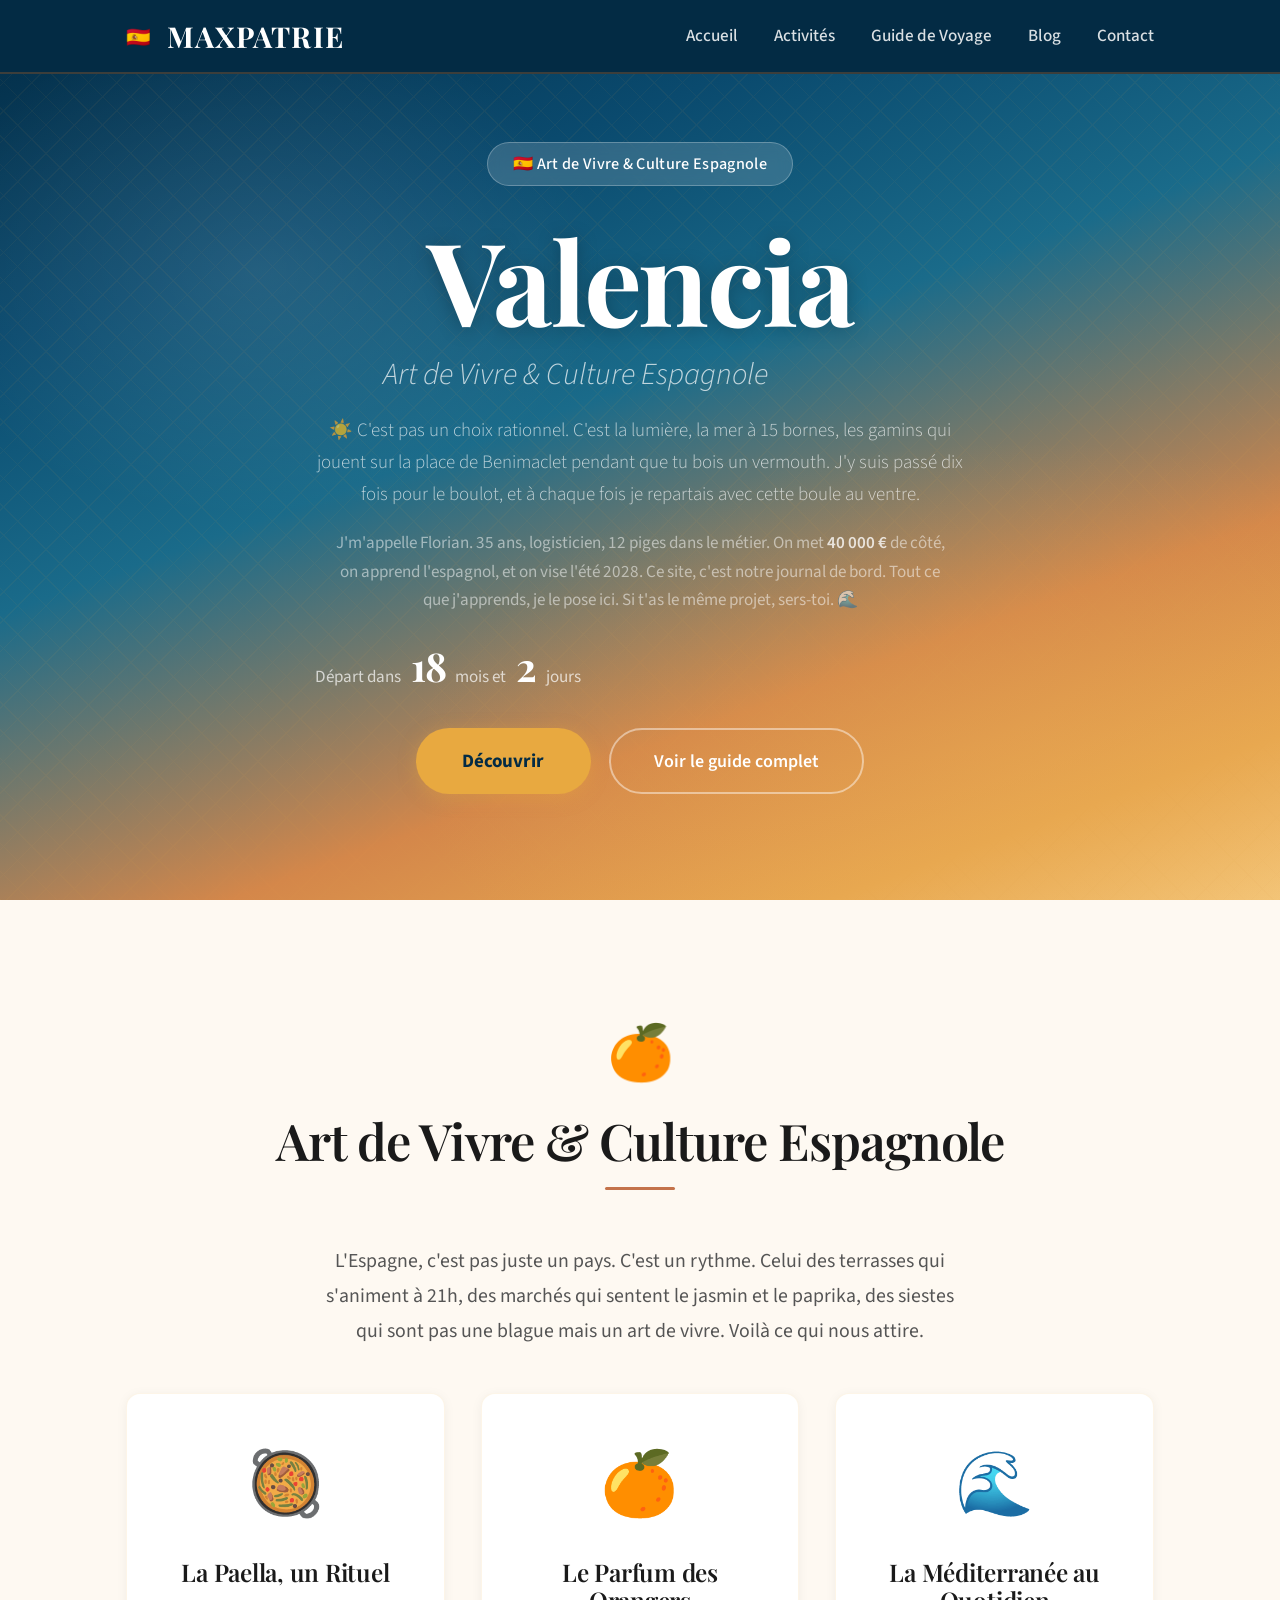
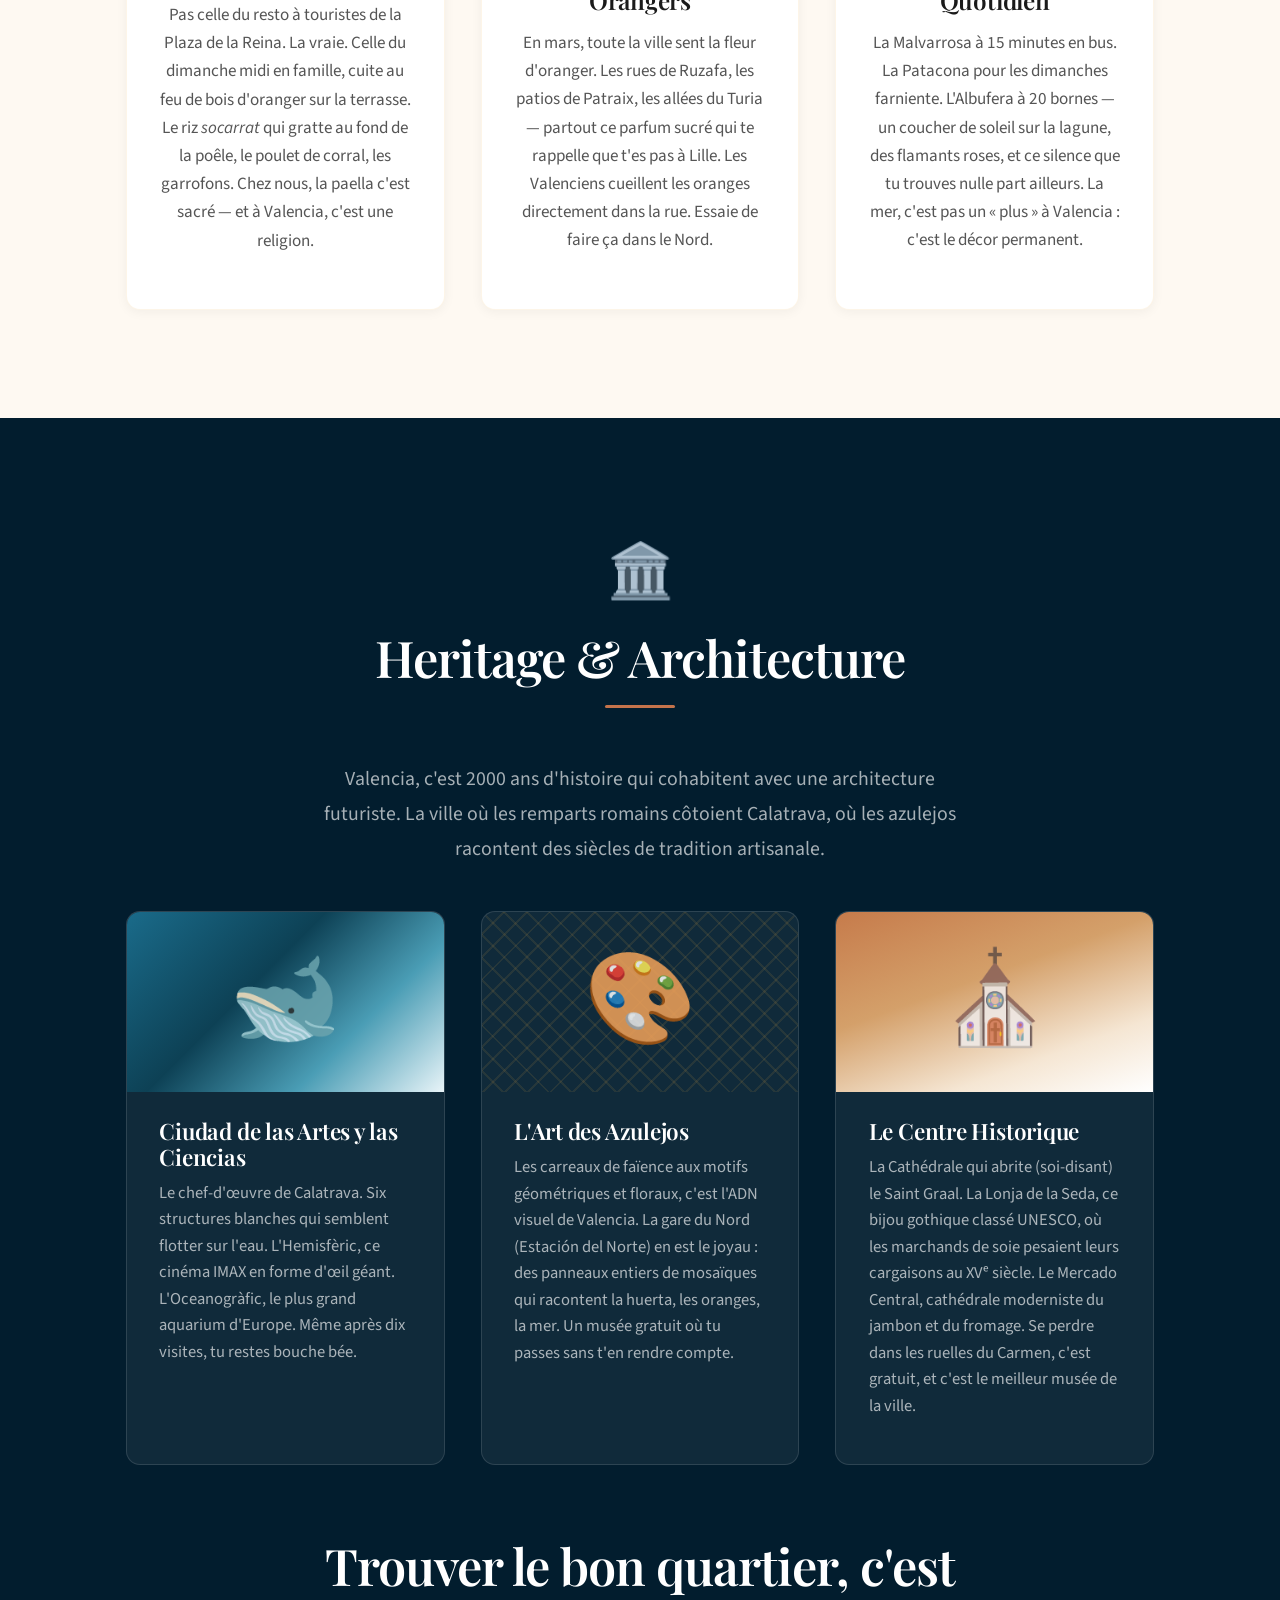
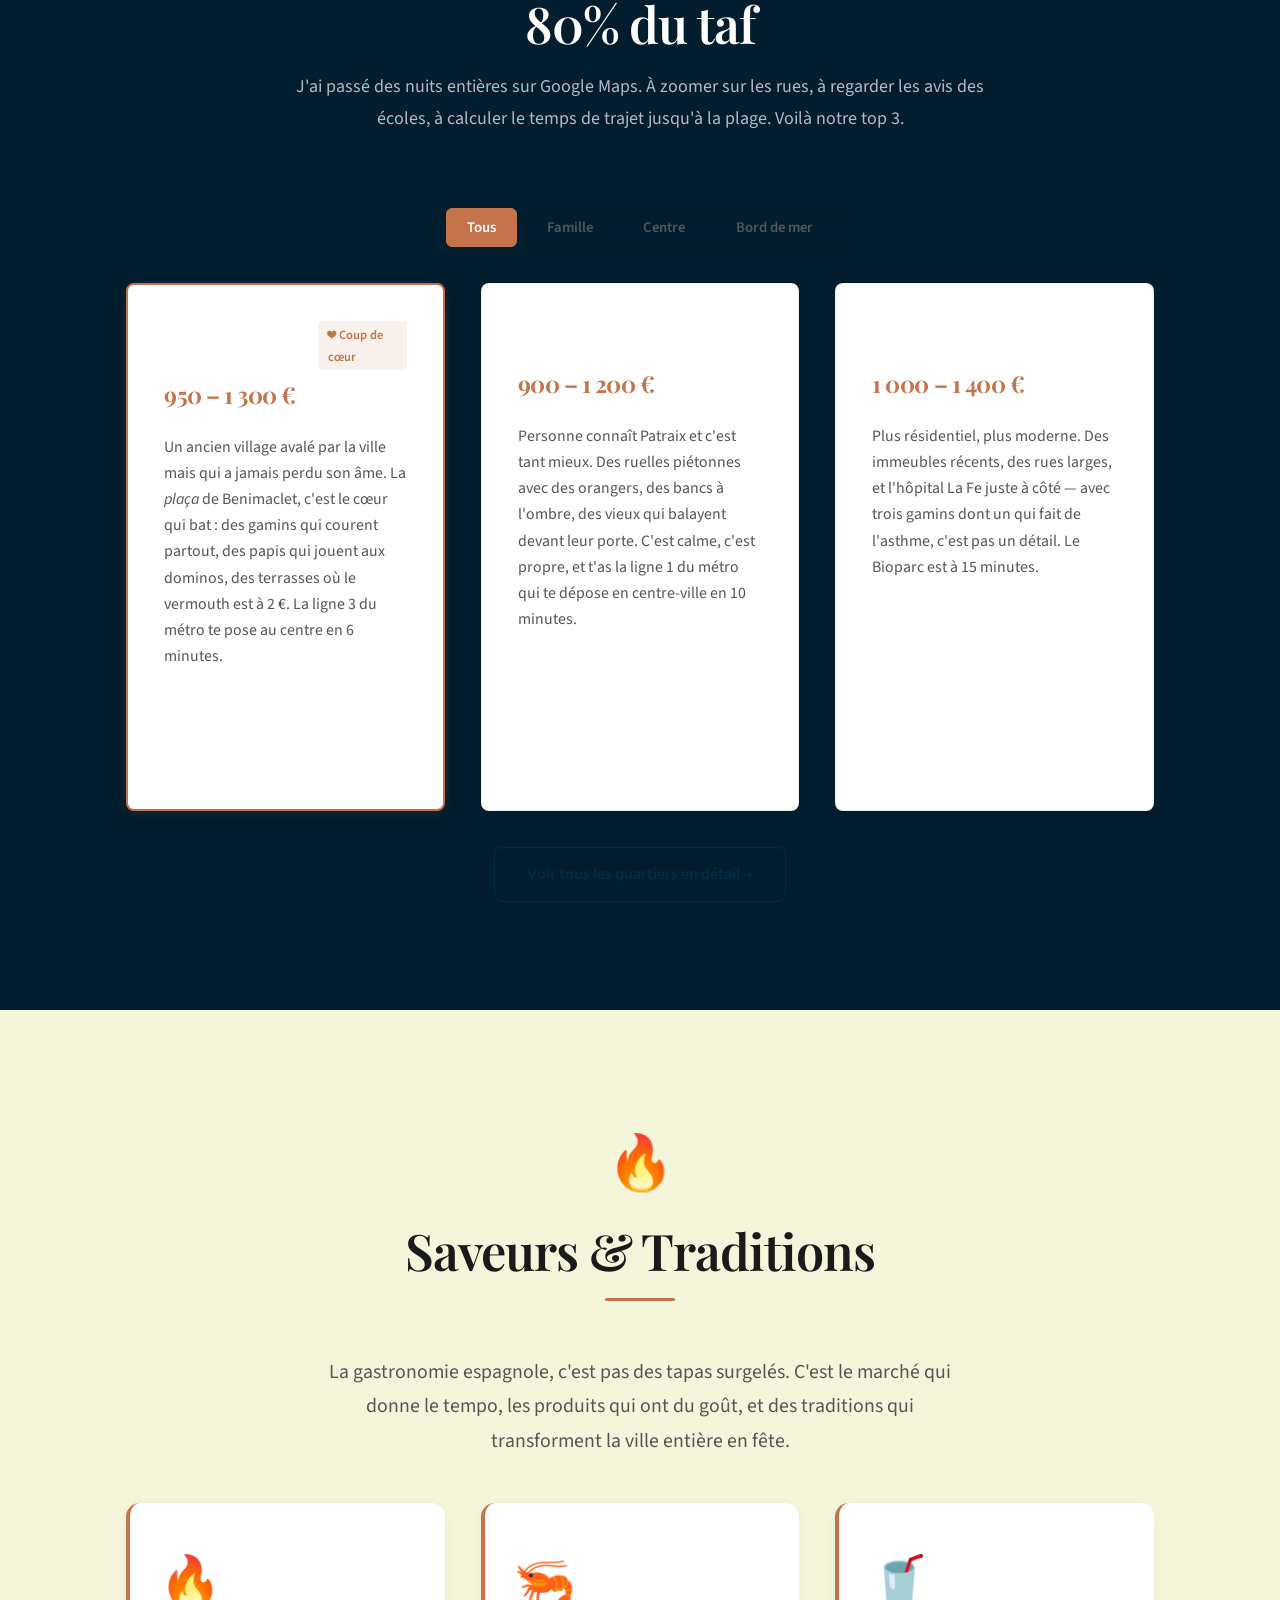
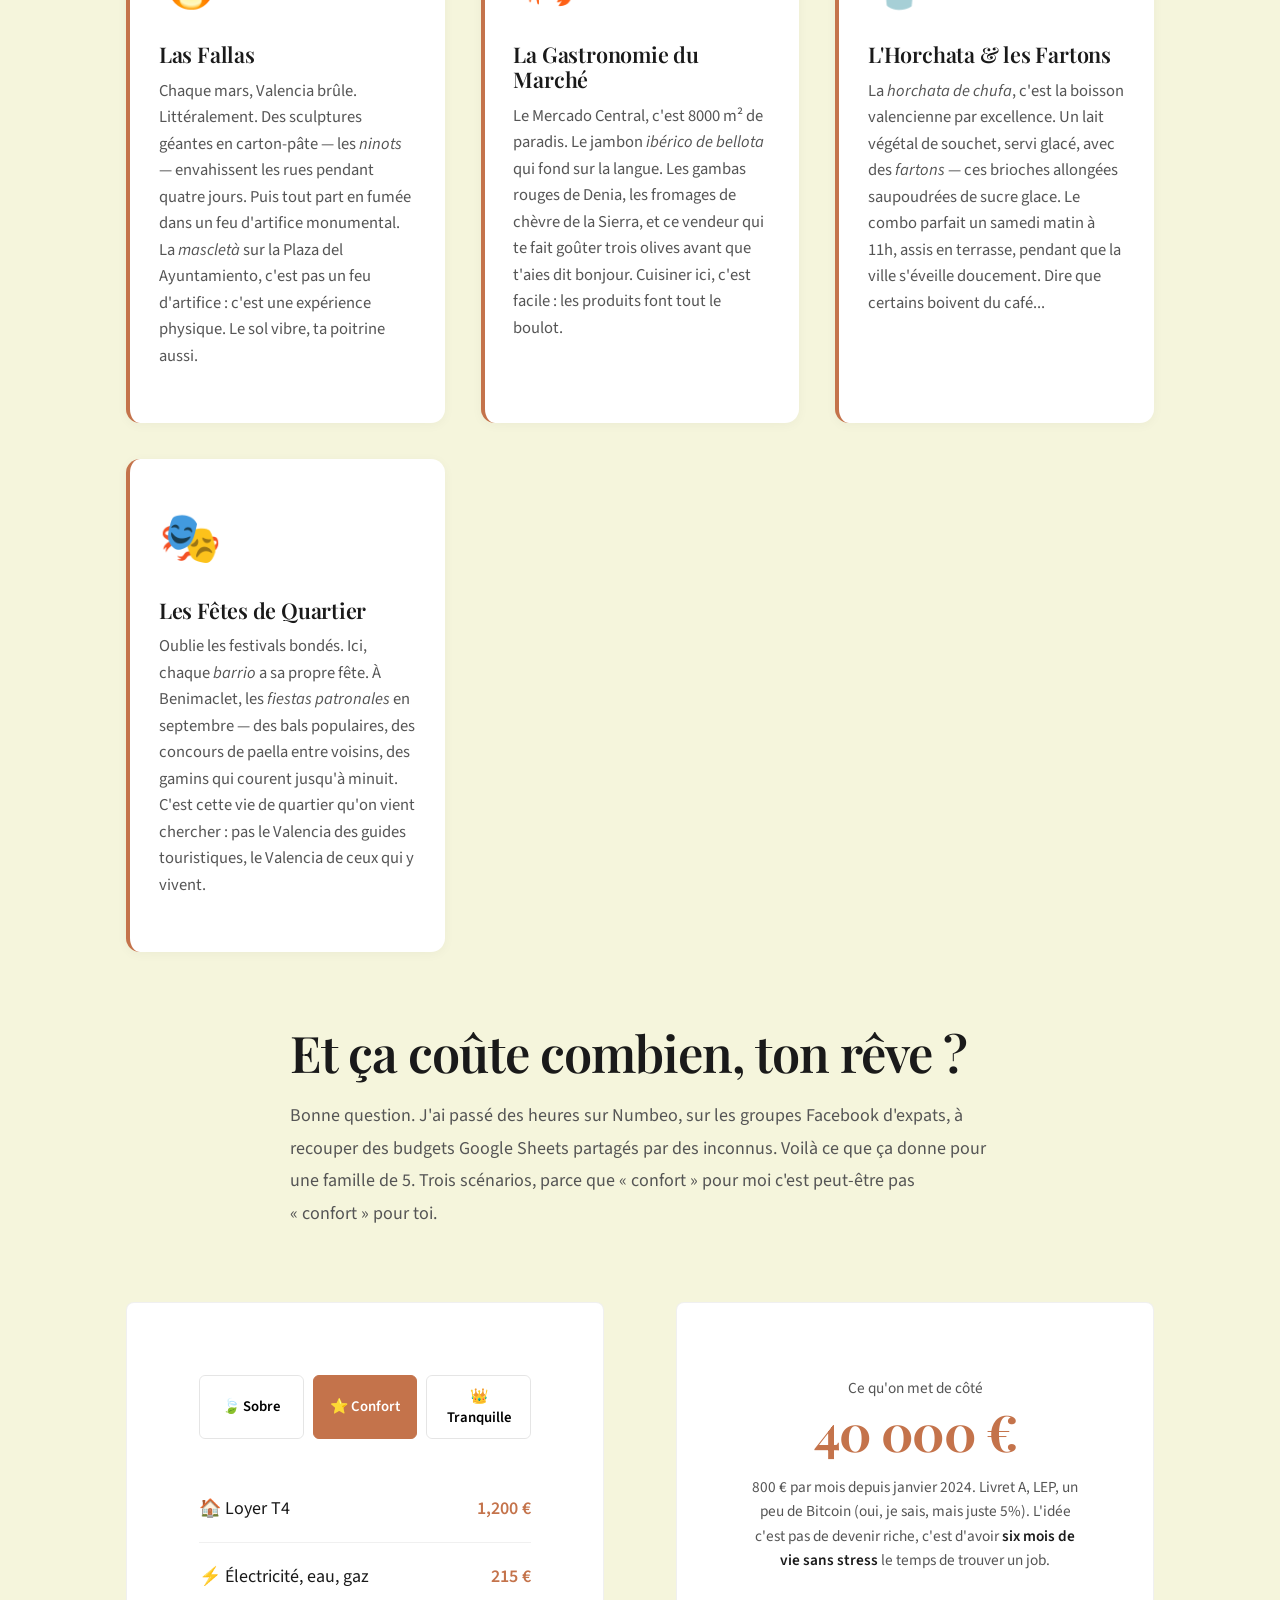
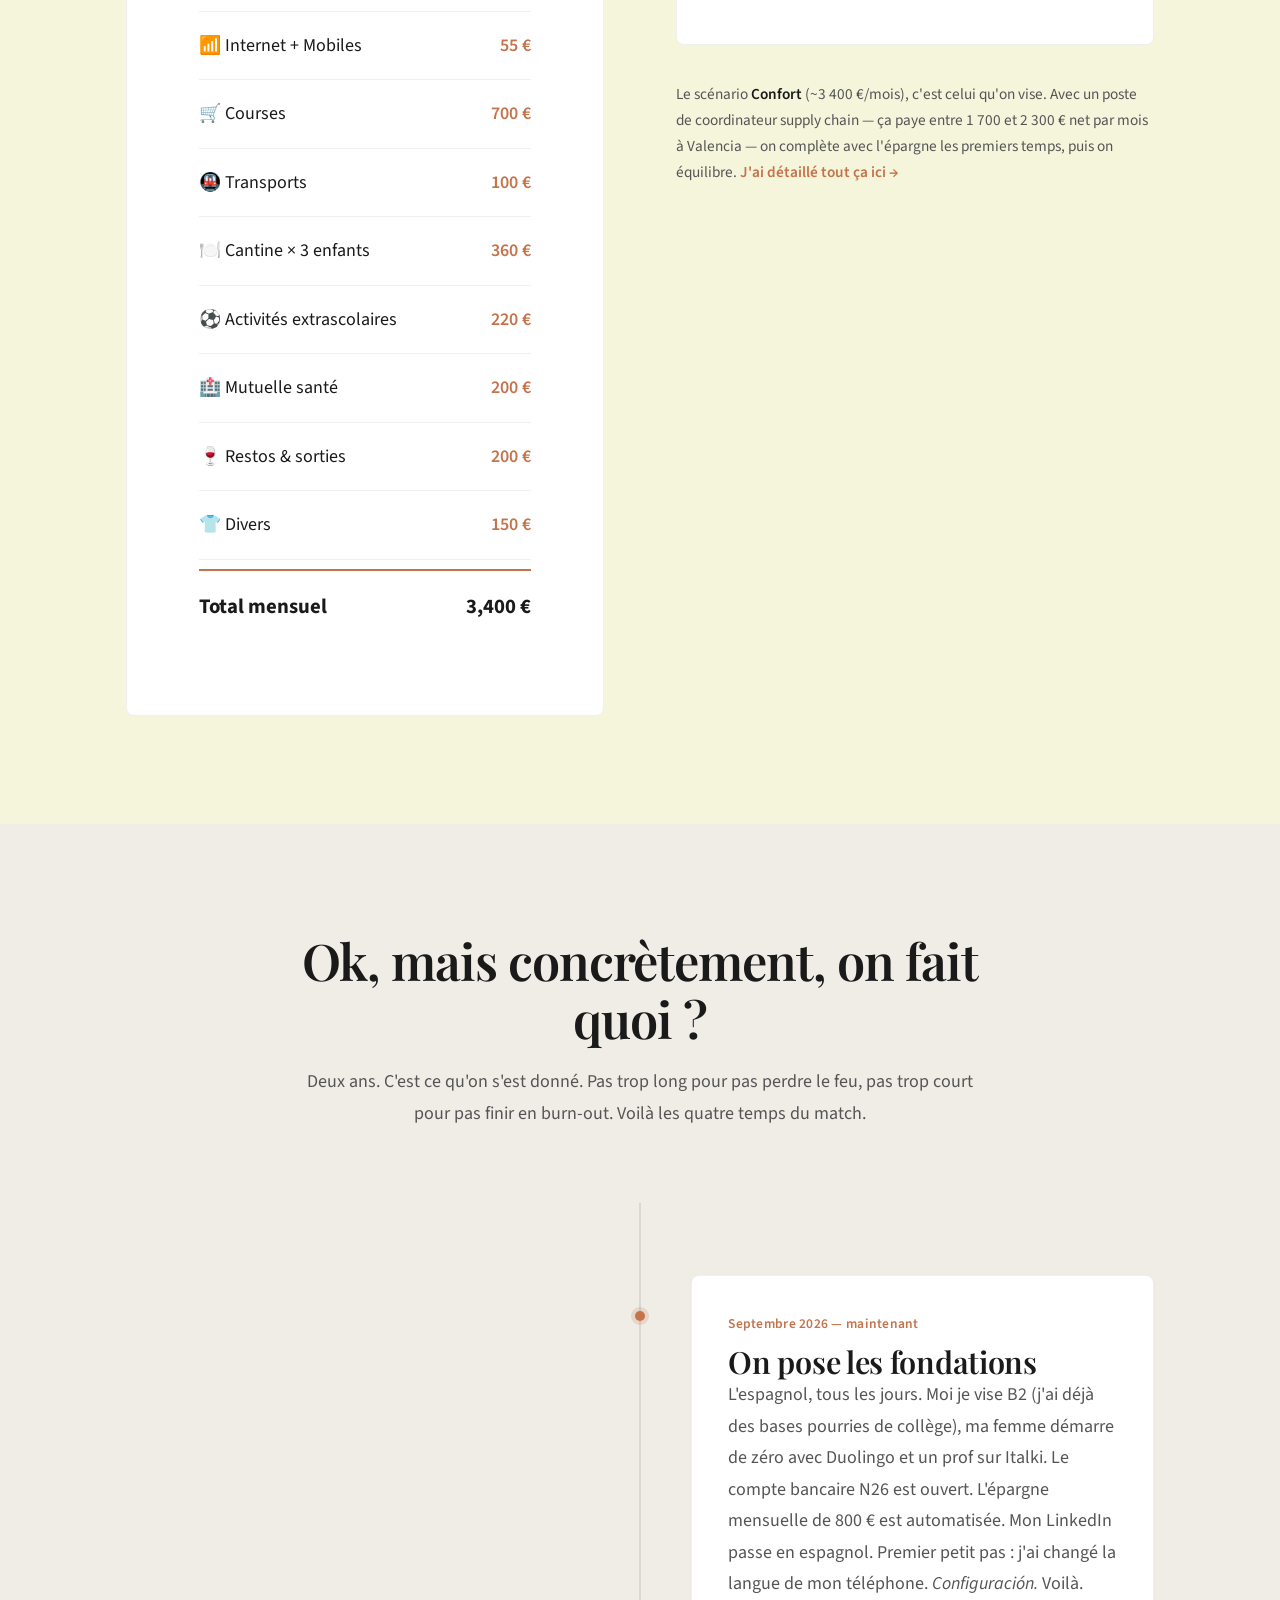
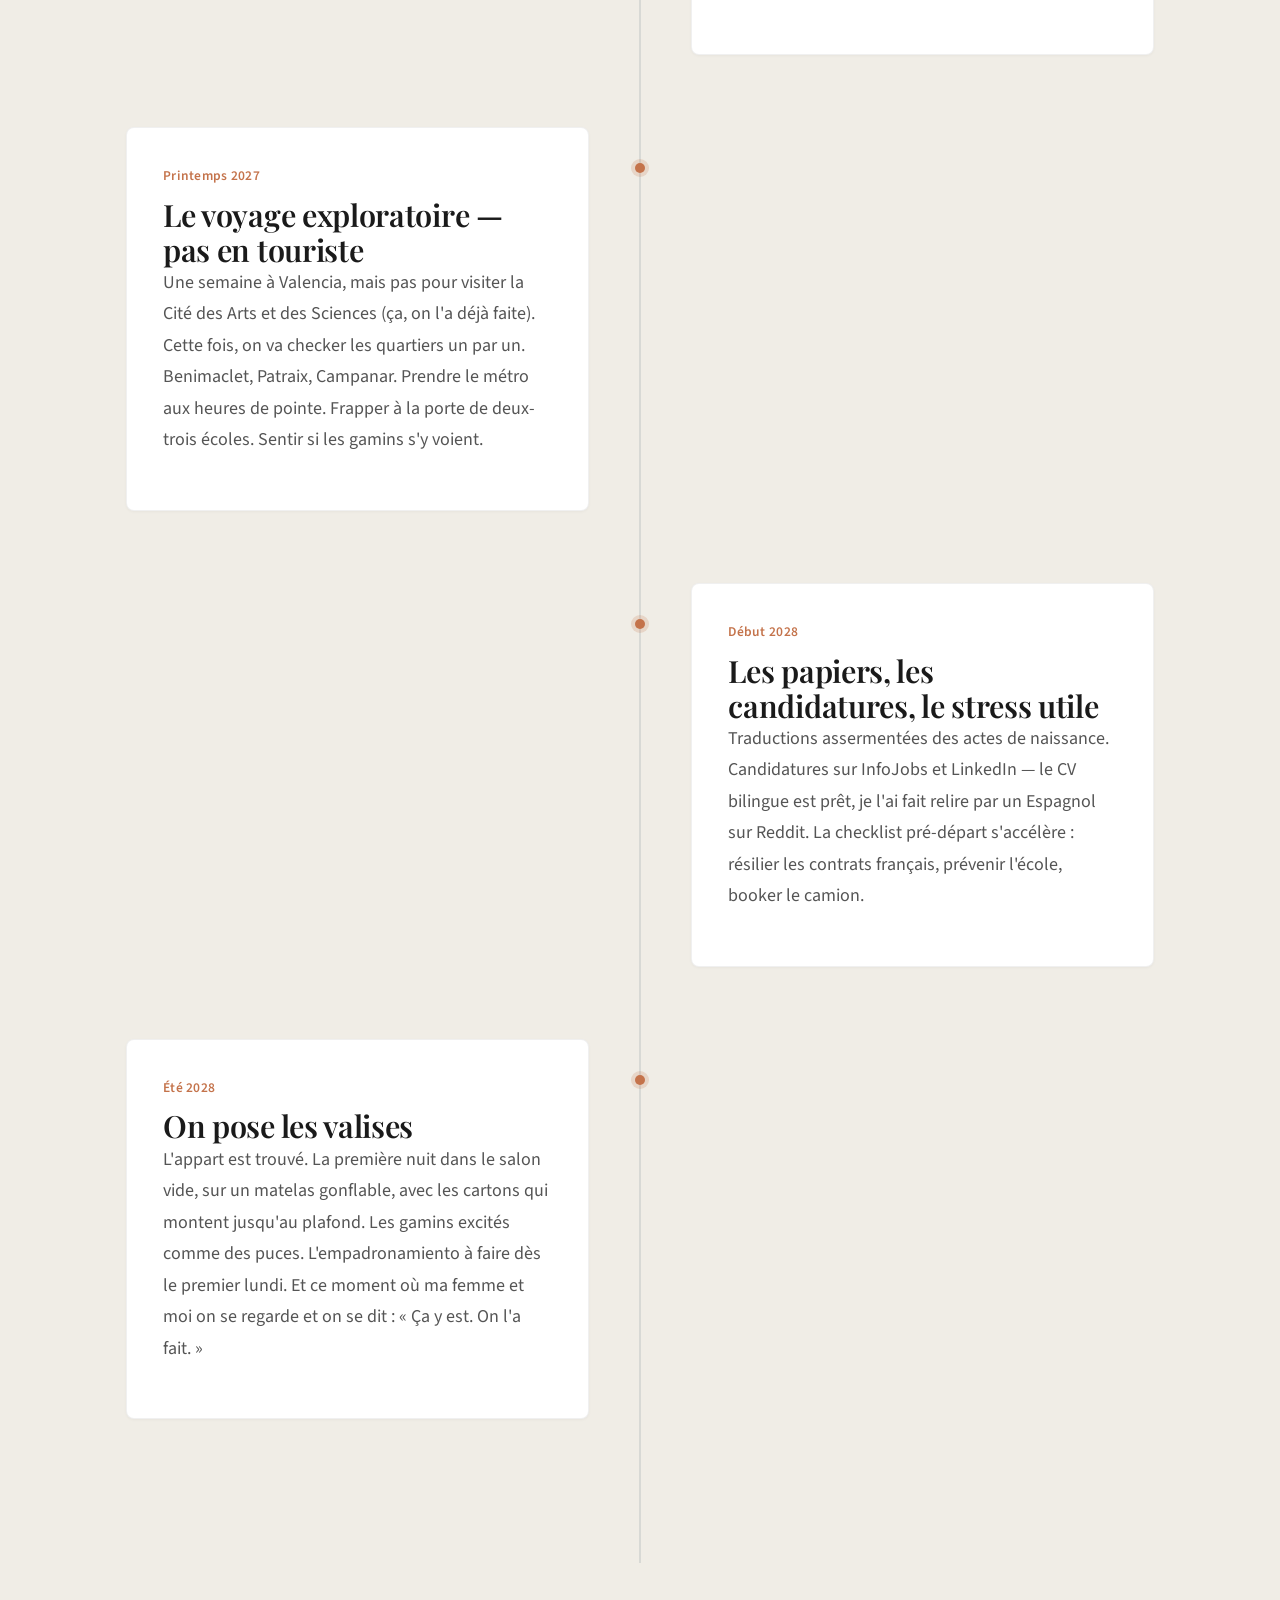
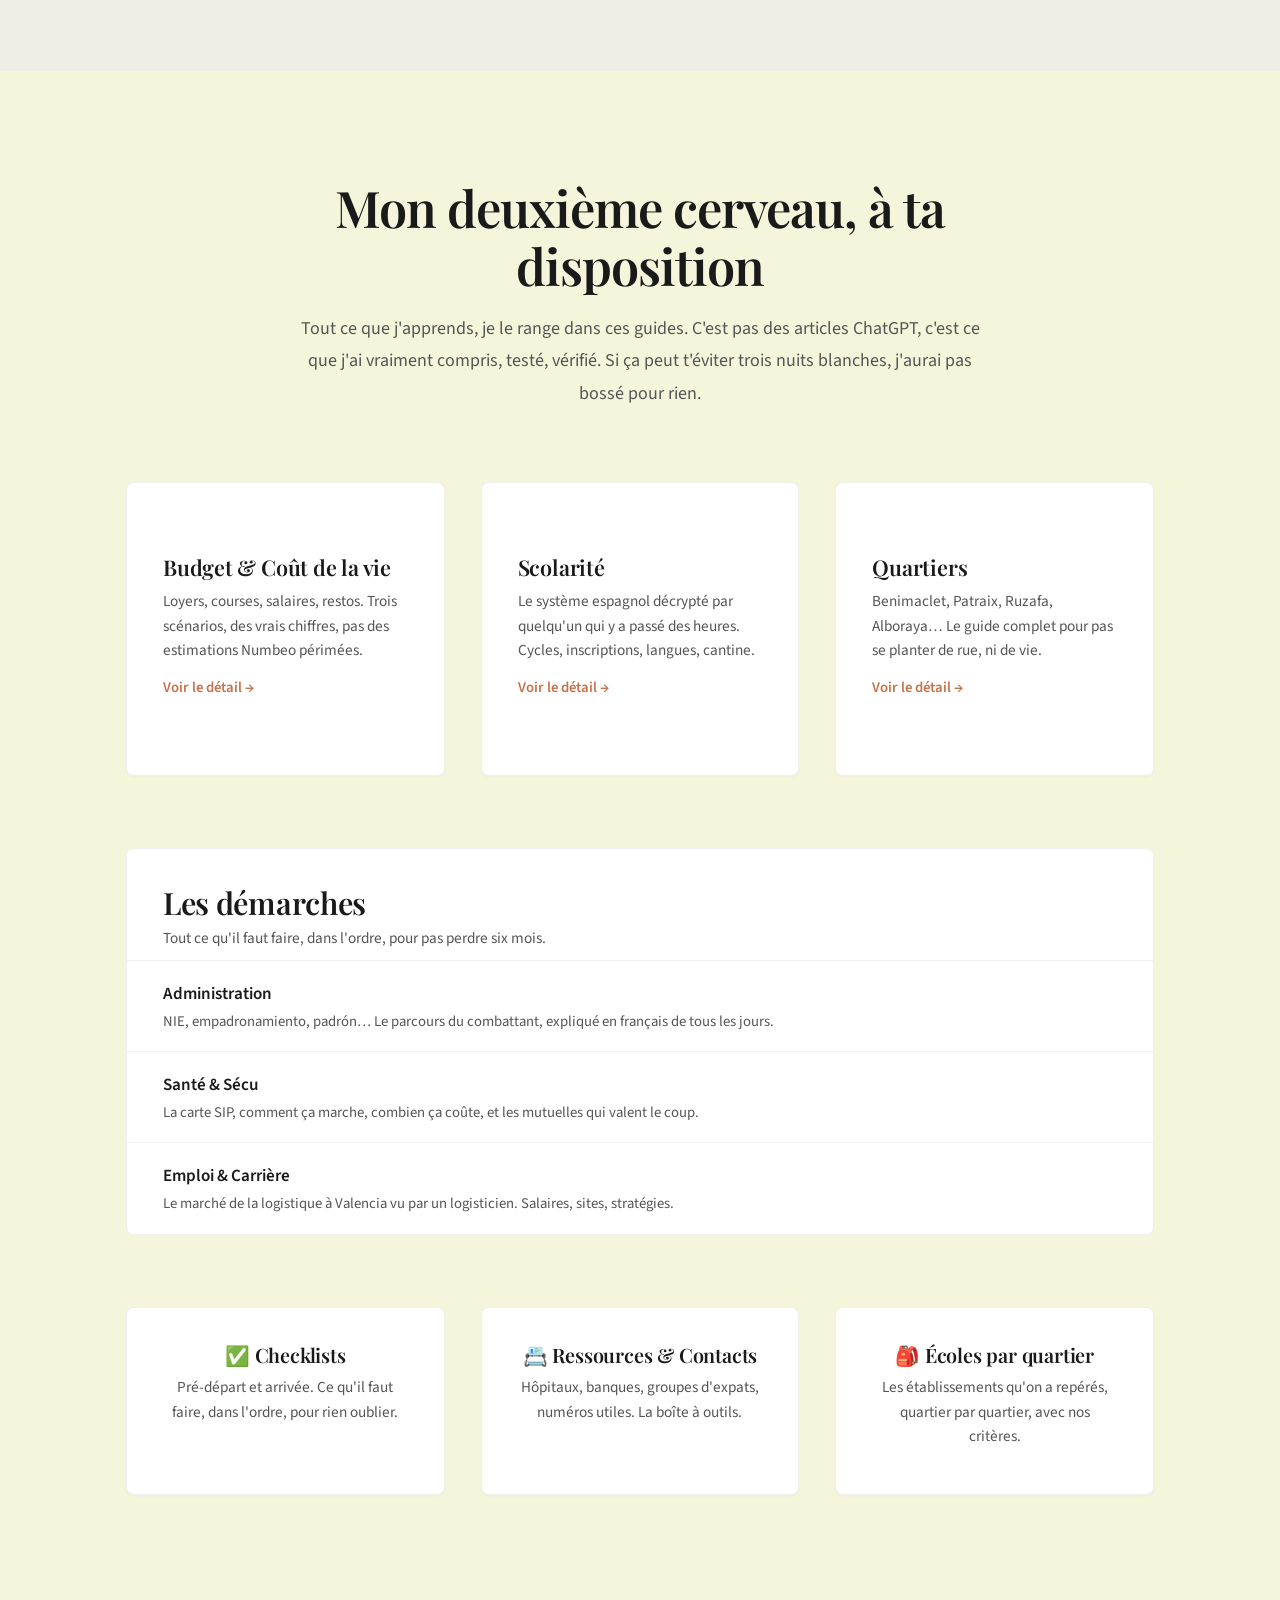
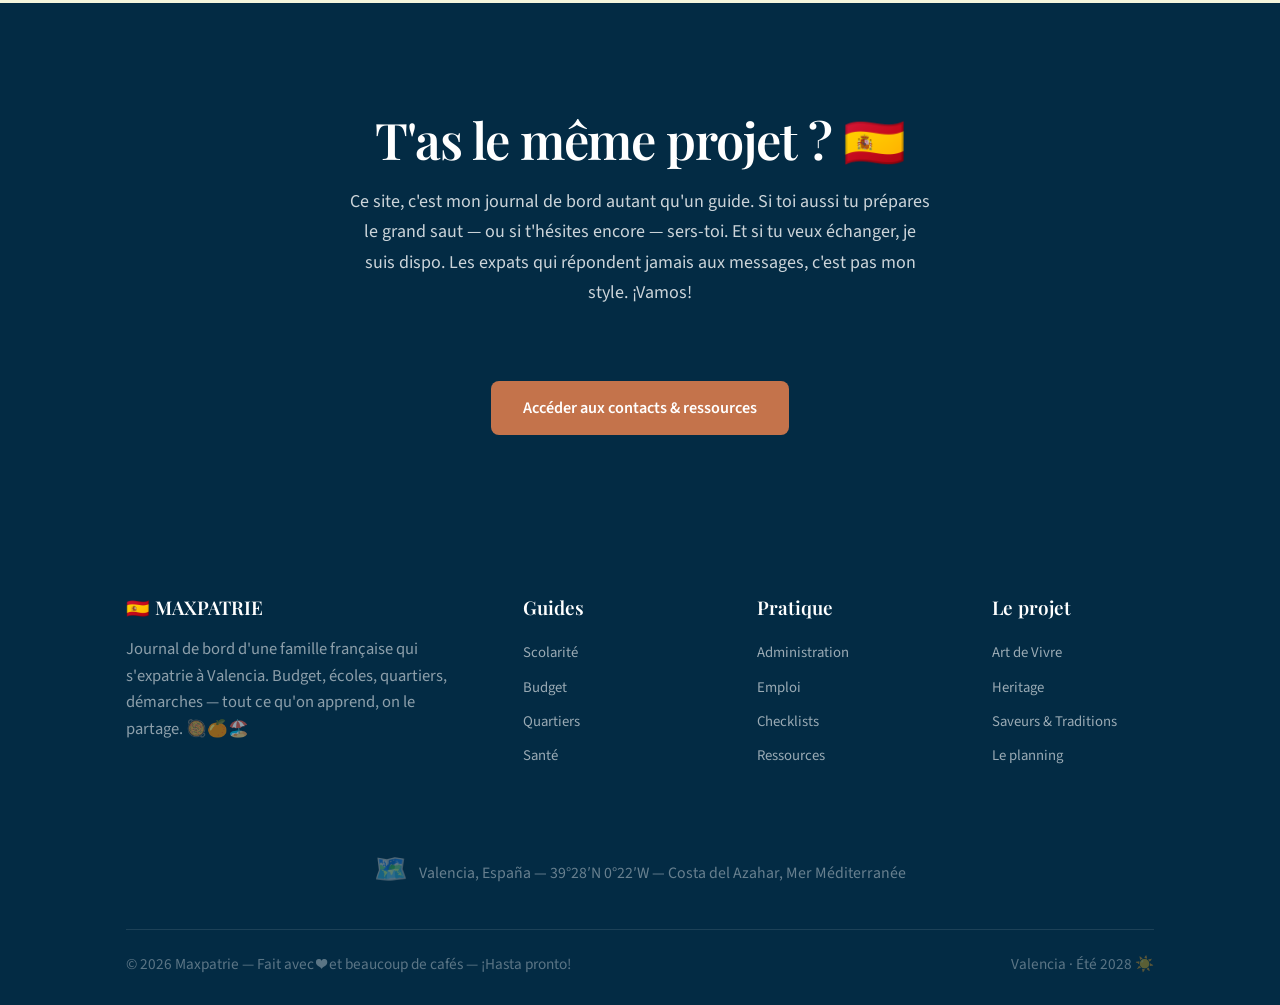
==== commit fdd731be: "🎨 V4 Stitch : deep navy + warm beige + sections culturelles (Art de Vivre/Heritage/Saveurs)" ====
--- a/index.html
+++ b/index.html
@@ -16,6 +16,427 @@
 
   <!-- CSS -->
   <link rel="stylesheet" href="css/style.css">
+
+  <!-- Stitch Design Overrides — Header Navy + Hero Valencia + Cultural Sections -->
+  <style>
+    /* === STITCH DESIGN SYSTEM === */
+    :root {
+      --stitch-navy: #032B44;
+      --stitch-navy-dark: #021e30;
+      --stitch-valencia-orange: #e87722;
+      --stitch-med-sea: #1a8fa0;
+      --stitch-warm-cream: #fef9f2;
+      --stitch-sand: #f5e6d3;
+      --stitch-terracotta: #c67b4b;
+    }
+
+    /* --- NAV HEADER NAVY --- */
+    .navbar {
+      background: var(--stitch-navy);
+      padding: 0.6rem 0;
+      border-bottom: 2px solid rgba(232,119,34,0.25);
+    }
+    .navbar.scrolled {
+      background: rgba(3,43,68,0.96);
+      backdrop-filter: blur(20px);
+      -webkit-backdrop-filter: blur(20px);
+      padding: 0.4rem 0;
+      border-bottom: 2px solid rgba(232,119,34,0.3);
+    }
+    .navbar .nav-logo {
+      font-family: var(--font-heading);
+      font-size: 1.6rem;
+      font-weight: 700;
+      color: #ffffff;
+      letter-spacing: 0.04em;
+      text-decoration: none;
+    }
+    .navbar .nav-logo .flag {
+      font-size: 1.1rem;
+      margin-right: 0.3rem;
+    }
+    .nav-links a {
+      color: rgba(255,255,255,0.85);
+      font-weight: 500;
+      font-size: 0.95rem;
+      transition: color 0.2s ease;
+    }
+    .nav-links a:hover {
+      color: #e8a940;
+    }
+    .nav-toggle span {
+      background: #ffffff;
+    }
+
+    /* --- HERO VALENCIA --- */
+    .hero-valencia {
+      position: relative;
+      min-height: 100vh;
+      display: flex;
+      align-items: center;
+      justify-content: center;
+      text-align: center;
+      overflow: hidden;
+      padding: 6rem 2rem 4rem;
+      background: linear-gradient(160deg, #032B44 0%, #0a4a6e 25%, #1a6b8a 45%, #d4874a 72%, #e8a850 88%, #f5c97e 100%);
+    }
+    .hero-valencia::before {
+      content: '';
+      position: absolute;
+      inset: 0;
+      background:
+        radial-gradient(ellipse 80% 60% at 80% 85%, rgba(232,168,80,0.35) 0%, transparent 60%),
+        radial-gradient(ellipse 50% 50% at 20% 30%, rgba(255,255,255,0.10) 0%, transparent 55%);
+      pointer-events: none;
+      z-index: 0;
+    }
+    /* Azulejos pattern overlay */
+    .hero-valencia::after {
+      content: '';
+      position: absolute;
+      inset: 0;
+      opacity: 0.05;
+      pointer-events: none;
+      z-index: 0;
+      background: repeating-linear-gradient(45deg, #e8a850 0px, #e8a850 1px, transparent 1px, transparent 20px),
+                  repeating-linear-gradient(-45deg, #e8a850 0px, #e8a850 1px, transparent 1px, transparent 20px);
+    }
+    .hero-valencia .hero-inner {
+      position: relative;
+      z-index: 1;
+      max-width: 850px;
+    }
+    .hero-valencia .hero-badge {
+      display: inline-block;
+      background: rgba(255,255,255,0.15);
+      backdrop-filter: blur(8px);
+      border: 1px solid rgba(255,255,255,0.25);
+      color: #fff;
+      padding: 0.4rem 1.4rem;
+      border-radius: 50px;
+      font-size: 0.9rem;
+      font-weight: 500;
+      margin-bottom: 1.8rem;
+      letter-spacing: 0.02em;
+    }
+    .hero-valencia h1 {
+      font-size: clamp(3.5rem, 9vw, 7rem);
+      font-family: var(--font-heading);
+      font-weight: 700;
+      color: #ffffff;
+      line-height: 1.05;
+      margin-bottom: 0.5rem;
+      text-shadow: 0 2px 20px rgba(0,0,0,0.25);
+      letter-spacing: -0.02em;
+    }
+    .hero-valencia .hero-subtitle {
+      font-size: clamp(1.2rem, 2.8vw, 1.7rem);
+      color: rgba(255,255,255,0.88);
+      font-weight: 300;
+      margin-bottom: 0.8rem;
+      font-style: italic;
+    }
+    .hero-valencia .hero-lead {
+      font-size: 1.05rem;
+      color: rgba(255,255,255,0.75);
+      max-width: 650px;
+      margin: 0 auto 1rem;
+      line-height: 1.7;
+    }
+    .hero-valencia .hero-context {
+      font-size: 0.95rem;
+      color: rgba(255,255,255,0.65);
+      max-width: 620px;
+      margin: 0 auto 1.8rem;
+      line-height: 1.65;
+    }
+    .hero-valencia .hero-countdown {
+      margin-bottom: 2rem;
+    }
+    .hero-valencia .countdown-label {
+      color: rgba(255,255,255,0.7);
+      font-size: 0.95rem;
+    }
+    .hero-valencia .countdown-value {
+      font-family: var(--font-heading);
+      font-size: 2.2rem;
+      font-weight: 700;
+      color: #ffffff;
+      margin: 0 0.2rem;
+    }
+    .hero-valencia .btn-primary {
+      display: inline-block;
+      background: #e8a940;
+      color: #032B44;
+      font-weight: 700;
+      font-size: 1.05rem;
+      padding: 0.9rem 2.6rem;
+      border-radius: 50px;
+      text-decoration: none;
+      transition: all 0.25s ease;
+      box-shadow: 0 4px 18px rgba(232,169,64,0.35);
+    }
+    .hero-valencia .btn-primary:hover {
+      background: #f0b855;
+      transform: translateY(-2px);
+      box-shadow: 0 6px 24px rgba(232,169,64,0.45);
+      color: #032B44;
+    }
+    .hero-valencia .btn-outline-white {
+      display: inline-block;
+      background: transparent;
+      color: #ffffff;
+      font-weight: 600;
+      font-size: 1rem;
+      padding: 0.85rem 2.4rem;
+      border-radius: 50px;
+      text-decoration: none;
+      border: 2px solid rgba(255,255,255,0.45);
+      transition: all 0.25s ease;
+    }
+    .hero-valencia .btn-outline-white:hover {
+      border-color: #fff;
+      background: rgba(255,255,255,0.1);
+      color: #fff;
+    }
+    .hero-cta-group {
+      display: flex;
+      gap: 1rem;
+      justify-content: center;
+      flex-wrap: wrap;
+    }
+
+    /* --- CULTURAL SECTIONS --- */
+    .section-culture {
+      padding: var(--space-2xl) 0;
+    }
+    .culture-header {
+      text-align: center;
+      margin-bottom: 3rem;
+    }
+    .culture-header .section-icon {
+      font-size: 3rem;
+      display: block;
+      margin-bottom: 0.5rem;
+    }
+    .culture-header h2 {
+      font-family: var(--font-heading);
+      color: var(--charcoal);
+    }
+    .culture-header .section-underline {
+      width: 70px;
+      height: 3px;
+      background: var(--saffron);
+      margin: 1rem auto 0;
+      border-radius: 2px;
+    }
+
+    /* Art de Vivre — warm cream bg */
+    .section-cream {
+      background: var(--stitch-warm-cream);
+    }
+
+    /* Heritage — med-blue-deep bg */
+    .section-heritage {
+      background: var(--med-blue-deep);
+      color: rgba(255,255,255,0.85);
+    }
+    .section-heritage h2,
+    .section-heritage h3 {
+      color: #ffffff;
+    }
+    .section-heritage .section-underline {
+      background: var(--saffron);
+    }
+
+    /* Culture Cards */
+    .culture-cards {
+      display: grid;
+      grid-template-columns: repeat(auto-fit, minmax(280px, 1fr));
+      gap: 2rem;
+      max-width: var(--max-width);
+      margin: 0 auto;
+      padding: 0 var(--space-lg);
+    }
+    .culture-card {
+      background: #ffffff;
+      border-radius: 14px;
+      padding: 2rem 1.8rem;
+      text-align: center;
+      box-shadow: 0 2px 12px rgba(0,0,0,0.05);
+      transition: transform 0.3s ease, box-shadow 0.3s ease;
+      border: 1px solid rgba(232,169,64,0.12);
+    }
+    .culture-card:hover {
+      transform: translateY(-4px);
+      box-shadow: 0 8px 28px rgba(0,0,0,0.1);
+    }
+    .culture-card .card-emoji {
+      font-size: 3.5rem;
+      display: block;
+      margin-bottom: 1rem;
+    }
+    .culture-card h3 {
+      font-family: var(--font-heading);
+      font-size: 1.35rem;
+      margin-bottom: 0.8rem;
+      color: var(--charcoal);
+    }
+    .culture-card p {
+      font-size: 0.95rem;
+      color: var(--charcoal-light);
+      line-height: 1.65;
+    }
+
+    /* Heritage gallery */
+    .heritage-gallery {
+      display: grid;
+      grid-template-columns: repeat(auto-fit, minmax(300px, 1fr));
+      gap: 2rem;
+      max-width: var(--max-width);
+      margin: 0 auto;
+      padding: 0 var(--space-lg);
+    }
+    .heritage-card {
+      background: rgba(255,255,255,0.06);
+      border: 1px solid rgba(255,255,255,0.12);
+      border-radius: 14px;
+      overflow: hidden;
+      transition: transform 0.3s ease, border-color 0.3s ease;
+    }
+    .heritage-card:hover {
+      transform: translateY(-3px);
+      border-color: rgba(232,169,64,0.45);
+    }
+    .heritage-card-visual {
+      height: 180px;
+      display: flex;
+      align-items: center;
+      justify-content: center;
+      font-size: 5rem;
+    }
+    .heritage-card-visual.azulejos-bg-subtle {
+      background: repeating-linear-gradient(45deg, transparent, transparent 14px, rgba(232,169,64,0.1) 14px, rgba(232,169,64,0.1) 16px),
+                  repeating-linear-gradient(-45deg, transparent, transparent 14px, rgba(232,169,64,0.1) 14px, rgba(232,169,64,0.1) 16px);
+    }
+    .heritage-card-visual.ciudad-bg {
+      background: linear-gradient(135deg, #1a6b8a 0%, #0d4155 40%, #4a9db5 70%, #e8f4f8 100%);
+    }
+    .heritage-card-visual.historico-bg {
+      background: linear-gradient(160deg, #c67b4b 0%, #d4a06a 40%, #f5e6d3 75%, #ffffff 100%);
+    }
+    .heritage-card-body {
+      padding: 1.5rem 1.8rem;
+    }
+    .heritage-card-body h3 {
+      font-family: var(--font-heading);
+      color: #ffffff;
+      font-size: 1.25rem;
+      margin-bottom: 0.5rem;
+    }
+    .heritage-card-body p {
+      color: rgba(255,255,255,0.65);
+      font-size: 0.92rem;
+      line-height: 1.6;
+    }
+
+    /* Traditions */
+    .traditions-grid {
+      display: grid;
+      grid-template-columns: repeat(auto-fit, minmax(260px, 1fr));
+      gap: 2rem;
+      max-width: var(--max-width);
+      margin: 0 auto;
+      padding: 0 var(--space-lg);
+    }
+    .tradition-card {
+      background: #ffffff;
+      border-radius: 14px;
+      padding: 2rem 1.6rem;
+      box-shadow: 0 2px 12px rgba(0,0,0,0.04);
+      border-left: 4px solid var(--saffron);
+      transition: transform 0.3s ease;
+    }
+    .tradition-card:hover {
+      transform: translateY(-2px);
+    }
+    .tradition-card .trad-icon {
+      font-size: 2.8rem;
+      display: block;
+      margin-bottom: 0.8rem;
+    }
+    .tradition-card h3 {
+      font-family: var(--font-heading);
+      font-size: 1.2rem;
+      margin-bottom: 0.6rem;
+    }
+    .tradition-card p {
+      font-size: 0.92rem;
+      color: var(--charcoal-light);
+      line-height: 1.6;
+    }
+
+    /* --- FOOTER NAVY --- */
+    .footer {
+      background: var(--stitch-navy);
+      color: rgba(255,255,255,0.75);
+      padding: 3rem 0 1.5rem;
+    }
+    .footer h4 {
+      color: #ffffff;
+      font-family: var(--font-heading);
+      font-size: 1.05rem;
+      margin-bottom: 1rem;
+    }
+    .footer a {
+      color: rgba(255,255,255,0.6);
+      transition: color 0.2s ease;
+    }
+    .footer a:hover {
+      color: var(--saffron);
+    }
+    .footer-brand p {
+      color: rgba(255,255,255,0.55);
+      font-size: 0.92rem;
+    }
+    .footer-bottom {
+      border-top: 1px solid rgba(255,255,255,0.1);
+      padding-top: 1.2rem;
+      margin-top: 2rem;
+      display: flex;
+      justify-content: space-between;
+      flex-wrap: wrap;
+      gap: 0.5rem;
+      font-size: 0.85rem;
+    }
+    .footer-map-reference {
+      margin-top: 1.5rem;
+      text-align: center;
+      font-size: 0.88rem;
+      color: rgba(255,255,255,0.4);
+    }
+    .footer-map-reference span {
+      font-size: 1.5rem;
+      display: inline-block;
+      margin-right: 0.4rem;
+    }
+
+    /* Responsive */
+    @media (max-width: 768px) {
+      .hero-valencia h1 {
+        font-size: 2.8rem;
+      }
+      .hero-cta-group {
+        flex-direction: column;
+        align-items: center;
+      }
+      .culture-cards,
+      .heritage-gallery,
+      .traditions-grid {
+        grid-template-columns: 1fr;
+      }
+    }
+  </style>
 
   <!-- Structured Data -->
   <script type="application/ld+json">
@@ -36,178 +457,267 @@
 </head>
 <body>
 
-  <!-- ===== NAVIGATION ===== -->
+  <!-- ===== NAVIGATION — HEADER NAVY ===== -->
   <nav class="navbar" role="navigation">
     <div class="container">
-      <a href="/" class="nav-logo">🇪🇸 Maxpatrie</a>
+      <a href="/" class="nav-logo"><span class="flag">🇪🇸</span>MAXPATRIE</a>
       <button class="nav-toggle" aria-label="Menu">
         <span></span><span></span><span></span>
       </button>
       <ul class="nav-links">
-        <li><a href="#histoire">Pourquoi</a></li>
-        <li><a href="#timeline">Le plan</a></li>
-        <li><a href="#budget">Budget</a></li>
-        <li><a href="#quartiers">Quartiers</a></li>
-        <li><a href="#guide">Guide</a></li>
+        <li><a href="#accueil">Accueil</a></li>
+        <li><a href="#art-de-vivre">Activités</a></li>
+        <li><a href="#guide">Guide de Voyage</a></li>
+        <li><a href="pages/ressources.html">Blog</a></li>
+        <li><a href="pages/ressources.html">Contact</a></li>
       </ul>
     </div>
   </nav>
   <div class="nav-overlay"></div>
 
-  <!-- ===== HERO ===== -->
-  <header class="hero" id="accueil">
-    <!-- Azulejos tile pattern overlay -->
-    <div aria-hidden="true" style="position: absolute; inset: 0; opacity: 0.06; pointer-events: none; z-index: 0; background: repeating-linear-gradient(45deg, #e8a850 0px, #e8a850 1px, transparent 1px, transparent 24px), repeating-linear-gradient(-45deg, #e8a850 0px, #e8a850 1px, transparent 1px, transparent 24px), repeating-linear-gradient(0deg, #e8a850 0px, #e8a850 1px, transparent 1px, transparent 24px), repeating-linear-gradient(90deg, #e8a850 0px, #e8a850 1px, transparent 1px, transparent 24px);"></div>
-    <!-- Sunset gradient overlay -->
-    <div aria-hidden="true" style="position: absolute; bottom: 0; left: 0; right: 0; height: 50%; pointer-events: none; z-index: 0; background: linear-gradient(to top, rgba(232,168,80,0.18) 0%, rgba(184,69,46,0.08) 40%, transparent 100%);"></div>
-    <div class="container">
-      <div class="hero-content">
-        <h1>Valencia. 🇪🇸</h1>
-
-        <p class="hero-lead">
-          ☀️ C'est pas un choix rationnel. C'est la lumière, la mer à 15 bornes, les gamins qui jouent sur la place de Benimaclet pendant que tu bois un vermouth. J'y suis passé dix fois pour le boulot, et à chaque fois je repartais avec cette boule au ventre.
-        </p>
-
-        <p class="hero-lead">
-          Alors cette fois, on bouge. Pour de vrai. Avec ma femme, nos trois gamins, et un plan en béton. Ou presque.
-        </p>
-
-        <p class="hero-context">
-          J'm'appelle Florian. 35 ans, logisticien, 12 piges dans le métier. On met <strong>40&nbsp;000&nbsp;€</strong> de côté, on apprend l'espagnol, et on vise l'été 2028. Ce site, c'est notre journal de bord. Tout ce que j'apprends, je le pose ici. Si t'as le même projet, sers-toi. 🌊
-        </p>
-
-        <div class="hero-countdown">
-          <span class="countdown-label">Départ dans</span>
-          <span class="countdown-value months" data-target="22">—</span>
-          <span class="countdown-label">mois et</span>
-          <span class="countdown-value days-remaining">—</span>
-          <span class="countdown-label">jours</span>
-        </div>
-
-        <div class="hero-cta">
-          <a href="#guide" class="btn btn-primary">Voir le guide complet</a>
-          <a href="#histoire" class="btn btn-outline">Pourquoi on fait ça ↓</a>
-        </div>
+  <!-- ===== HERO — VALENCIA ===== -->
+  <header class="hero-valencia" id="accueil">
+    <div class="hero-inner">
+      <div class="hero-badge">🇪🇸 Art de Vivre & Culture Espagnole</div>
+      <h1>Valencia</h1>
+      <p class="hero-subtitle">Art de Vivre &amp; Culture Espagnole</p>
+
+      <p class="hero-lead">
+        ☀️ C'est pas un choix rationnel. C'est la lumière, la mer à 15 bornes, les gamins qui jouent sur la place de Benimaclet pendant que tu bois un vermouth. J'y suis passé dix fois pour le boulot, et à chaque fois je repartais avec cette boule au ventre.
+      </p>
+
+      <p class="hero-context">
+        J'm'appelle Florian. 35 ans, logisticien, 12 piges dans le métier. On met <strong style="color:#fff;">40&nbsp;000&nbsp;€</strong> de côté, on apprend l'espagnol, et on vise l'été 2028. Ce site, c'est notre journal de bord. Tout ce que j'apprends, je le pose ici. Si t'as le même projet, sers-toi. 🌊
+      </p>
+
+      <div class="hero-countdown">
+        <span class="countdown-label">Départ dans</span>
+        <span class="countdown-value months" data-target="22">—</span>
+        <span class="countdown-label">mois et</span>
+        <span class="countdown-value days-remaining">—</span>
+        <span class="countdown-label">jours</span>
+      </div>
+
+      <div class="hero-cta-group">
+        <a href="#art-de-vivre" class="btn btn-primary">Découvrir</a>
+        <a href="#guide" class="btn-outline-white">Voir le guide complet</a>
       </div>
     </div>
   </header>
 
-  <!-- ===== POURQUOI VALENCIA ===== -->
-  <section class="section" id="histoire">
-    <div class="container-narrow">
+  <!-- ================================================================ -->
+  <!-- SECTION 1 — ART DE VIVRE & CULTURE ESPAGNOLE -->
+  <!-- ================================================================ -->
+  <section class="section-culture section-cream" id="art-de-vivre">
+    <div class="culture-header">
+      <span class="section-icon">🍊</span>
+      <h2>Art de Vivre &amp; Culture Espagnole</h2>
+      <div class="section-underline"></div>
+    </div>
+
+    <div class="container-narrow" style="text-align:center; margin-bottom:2.5rem;">
+      <p style="font-size:1.1rem; color:var(--charcoal-light); max-width:650px; margin:0 auto;">
+        L'Espagne, c'est pas juste un pays. C'est un rythme. Celui des terrasses qui s'animent à 21h, des marchés qui sentent le jasmin et le paprika, des siestes qui sont pas une blague mais un art de vivre. Voilà ce qui nous attire.
+      </p>
+    </div>
+
+    <div class="culture-cards">
+      <div class="culture-card fade-in">
+        <span class="card-emoji">🥘</span>
+        <h3>La Paella, un Rituel</h3>
+        <p>
+          Pas celle du resto à touristes de la Plaza de la Reina. La vraie. Celle du dimanche midi en famille, cuite au feu de bois d'oranger sur la terrasse. Le riz <em>socarrat</em> qui gratte au fond de la poêle, le poulet de corral, les garrofons. Chez nous, la paella c'est sacré — et à Valencia, c'est une religion.
+        </p>
+      </div>
+
+      <div class="culture-card fade-in">
+        <span class="card-emoji">🍊</span>
+        <h3>Le Parfum des Orangers</h3>
+        <p>
+          En mars, toute la ville sent la fleur d'oranger. Les rues de Ruzafa, les patios de Patraix, les allées du Turia — partout ce parfum sucré qui te rappelle que t'es pas à Lille. Les Valenciens cueillent les oranges directement dans la rue. Essaie de faire ça dans le Nord.
+        </p>
+      </div>
+
+      <div class="culture-card fade-in">
+        <span class="card-emoji">🌊</span>
+        <h3>La Méditerranée au Quotidien</h3>
+        <p>
+          La Malvarrosa à 15 minutes en bus. La Patacona pour les dimanches farniente. L'Albufera à 20 bornes — un coucher de soleil sur la lagune, des flamants roses, et ce silence que tu trouves nulle part ailleurs. La mer, c'est pas un « plus » à Valencia : c'est le décor permanent.
+        </p>
+      </div>
+    </div>
+  </section>
+
+  <!-- ================================================================ -->
+  <!-- SECTION 2 — HERITAGE & ARCHITECTURE -->
+  <!-- ================================================================ -->
+  <section class="section-culture section-heritage" id="heritage">
+    <div class="culture-header">
+      <span class="section-icon">🏛️</span>
+      <h2 style="color:#fff;">Heritage &amp; Architecture</h2>
+      <div class="section-underline" style="background:var(--saffron);"></div>
+    </div>
+
+    <div class="container-narrow" style="text-align:center; margin-bottom:2.5rem;">
+      <p style="font-size:1.1rem; color:rgba(255,255,255,0.65); max-width:650px; margin:0 auto;">
+        Valencia, c'est 2000 ans d'histoire qui cohabitent avec une architecture futuriste. La ville où les remparts romains côtoient Calatrava, où les azulejos racontent des siècles de tradition artisanale.
+      </p>
+    </div>
+
+    <div class="heritage-gallery">
+      <div class="heritage-card fade-in">
+        <div class="heritage-card-visual ciudad-bg">🐋</div>
+        <div class="heritage-card-body">
+          <h3>Ciudad de las Artes y las Ciencias</h3>
+          <p>
+            Le chef-d'œuvre de Calatrava. Six structures blanches qui semblent flotter sur l'eau. L'Hemisfèric, ce cinéma IMAX en forme d'œil géant. L'Oceanogràfic, le plus grand aquarium d'Europe. Même après dix visites, tu restes bouche bée.
+          </p>
+        </div>
+      </div>
+
+      <div class="heritage-card fade-in">
+        <div class="heritage-card-visual azulejos-bg-subtle">🎨</div>
+        <div class="heritage-card-body">
+          <h3>L'Art des Azulejos</h3>
+          <p>
+            Les carreaux de faïence aux motifs géométriques et floraux, c'est l'ADN visuel de Valencia. La gare du Nord (Estación del Norte) en est le joyau : des panneaux entiers de mosaïques qui racontent la huerta, les oranges, la mer. Un musée gratuit où tu passes sans t'en rendre compte.
+          </p>
+        </div>
+      </div>
+
+      <div class="heritage-card fade-in">
+        <div class="heritage-card-visual historico-bg">⛪</div>
+        <div class="heritage-card-body">
+          <h3>Le Centre Historique</h3>
+          <p>
+            La Cathédrale qui abrite (soi-disant) le Saint Graal. La Lonja de la Seda, ce bijou gothique classé UNESCO, où les marchands de soie pesaient leurs cargaisons au XVᵉ siècle. Le Mercado Central, cathédrale moderniste du jambon et du fromage. Se perdre dans les ruelles du Carmen, c'est gratuit, et c'est le meilleur musée de la ville.
+          </p>
+        </div>
+      </div>
+    </div>
+
+    <!-- ===== QUARTIERS — EMBEDDED IN HERITAGE ===== -->
+    <div class="container" style="margin-top: 4rem;">
       <div class="editorial-intro">
-        <h2>T'as déjà eu ce truc où tu te sens plus chez toi ailleurs que chez toi&nbsp;? 🍊</h2>
+        <h2 style="color:#fff;">Trouver le bon quartier, c'est 80% du taf</h2>
+        <p style="color:rgba(255,255,255,0.70);">
+          J'ai passé des nuits entières sur Google Maps. À zoomer sur les rues, à regarder les avis des écoles, à calculer le temps de trajet jusqu'à la plage. Voilà notre top 3.
+        </p>
+      </div>
+
+      <div class="quartier-filter" style="text-align: center; margin-bottom: 2rem;">
+        <button data-filter="all" class="active">Tous</button>
+        <button data-filter="famille">Famille</button>
+        <button data-filter="centre">Centre</button>
+        <button data-filter="bord-de-mer">Bord de mer</button>
+      </div>
+
+      <div class="quartiers-grid">
+        <div class="quartier-card featured fade-in" data-category="famille">
+          <div class="quartier-header">
+            <h3>Benimaclet</h3>
+            <span class="quartier-badge">❤️ Coup de cœur</span>
+          </div>
+          <div class="quartier-price">950 – 1&nbsp;300&nbsp;€</div>
+          <p class="quartier-desc">
+            Un ancien village avalé par la ville mais qui a jamais perdu son âme. La <em>plaça</em> de Benimaclet, c'est le cœur qui bat : des gamins qui courent partout, des papis qui jouent aux dominos, des terrasses où le vermouth est à 2&nbsp;€. La ligne 3 du métro te pose au centre en 6 minutes.
+          </p>
+          <div class="quartier-meta">
+            <span>Très familial</span>
+            <span>Métro + tram</span>
+            <span>Bonnes écoles</span>
+          </div>
+        </div>
+
+        <div class="quartier-card fade-in" data-category="famille">
+          <div class="quartier-header">
+            <h3>Patraix</h3>
+          </div>
+          <div class="quartier-price">900 – 1&nbsp;200&nbsp;€</div>
+          <p class="quartier-desc">
+            Personne connaît Patraix et c'est tant mieux. Des ruelles piétonnes avec des orangers, des bancs à l'ombre, des vieux qui balayent devant leur porte. C'est calme, c'est propre, et t'as la ligne 1 du métro qui te dépose en centre-ville en 10 minutes.
+          </p>
+          <div class="quartier-meta">
+            <span>Rapport Q/P imbattable</span>
+            <span>Calme</span>
+            <span>Écoles publiques solides</span>
+          </div>
+        </div>
+
+        <div class="quartier-card fade-in" data-category="famille">
+          <div class="quartier-header">
+            <h3>Campanar</h3>
+          </div>
+          <div class="quartier-price">1&nbsp;000 – 1&nbsp;400&nbsp;€</div>
+          <p class="quartier-desc">
+            Plus résidentiel, plus moderne. Des immeubles récents, des rues larges, et l'hôpital La Fe juste à côté — avec trois gamins dont un qui fait de l'asthme, c'est pas un détail. Le Bioparc est à 15 minutes.
+          </p>
+          <div class="quartier-meta">
+            <span>Moderne</span>
+            <span>Hôpital La Fe</span>
+            <span>Bioparc à proximité</span>
+          </div>
+        </div>
+      </div>
+
+      <div style="text-align: center; margin-top: 2rem;">
+        <a href="pages/quartiers.html" class="btn btn-outline">Voir tous les quartiers en détail →</a>
+      </div>
+    </div>
+  </section>
+
+  <!-- ================================================================ -->
+  <!-- SECTION 3 — SAVEURS & TRADITIONS -->
+  <!-- ================================================================ -->
+  <section class="section-culture" id="saveurs">
+    <div class="culture-header">
+      <span class="section-icon">🔥</span>
+      <h2>Saveurs &amp; Traditions</h2>
+      <div class="section-underline"></div>
+    </div>
+
+    <div class="container-narrow" style="text-align:center; margin-bottom:2.5rem;">
+      <p style="font-size:1.1rem; color:var(--charcoal-light); max-width:650px; margin:0 auto;">
+        La gastronomie espagnole, c'est pas des tapas surgelés. C'est le marché qui donne le tempo, les produits qui ont du goût, et des traditions qui transforment la ville entière en fête.
+      </p>
+    </div>
+
+    <div class="traditions-grid">
+      <div class="tradition-card fade-in">
+        <span class="trad-icon">🔥</span>
+        <h3>Las Fallas</h3>
         <p>
-          Moi, c'est Valencia. La première fois que j'y ai mis les pieds, c'était pour le taf. Un entrepôt logistique dans la zone du port, début janvier, il faisait 18 degrés. Je suis rentré à Lille le soir même — il faisait 2°C et il pleuvait. J'ai serré les dents. Je me suis dit : un jour.
-        </p>
+          Chaque mars, Valencia brûle. Littéralement. Des sculptures géantes en carton-pâte — les <em>ninots</em> — envahissent les rues pendant quatre jours. Puis tout part en fumée dans un feu d'artifice monumental. La <em>mascletà</em> sur la Plaza del Ayuntamiento, c'est pas un feu d'artifice : c'est une expérience physique. Le sol vibre, ta poitrine aussi.
+        </p>
+      </div>
+
+      <div class="tradition-card fade-in">
+        <span class="trad-icon">🦐</span>
+        <h3>La Gastronomie du Marché</h3>
         <p>
-          Ce « un jour », ça fait six ans qu'il traîne. Six ans à checker les annonces Idealista le dimanche soir. Six ans à comparer le prix des cantines scolaires. Six ans à me dire « on est bien en France quand même ». Sauf que non, on est pas si bien.
-        </p>
-      </div>
-    </div>
-
-    <!-- Split : ce qu'on quitte / ce qu'on gagne -->
-    <div class="container">
-      <div class="editorial-split">
-        <div class="editorial-col fade-in">
-          <h3>Ce qu'on laisse derrière</h3>
-          <p>
-            Un pavillon propre à la frontière belge. Le boulot stable. La famille à 20 minutes. La sécu, la CAF, les repères. C'est pas rien. Ma femme a grandi ici. Les gamins ont leurs copains, leur école, leurs habitudes.
-          </p>
-          <p>
-            Mais y'a aussi ce qu'on laisse sans regret : les mois de novembre sous la grisaille, le pouvoir d'achat qui fond comme neige au soleil, l'impression de courir un marathon où la ligne d'arrivée recule tous les ans.
-          </p>
-        </div>
-        <div class="editorial-col fade-in">
-          <h3>Ce qu'on va chercher</h3>
-          <p>
-            <strong>300 jours de soleil par an.</strong> Pas une pub, un fait. Les hivers à 15°C, les étés où tu crèves pas parce que la brise marine fait le taf. La plage de la Malvarrosa à 15 minutes, la Patacona pour les dimanches paella 🥘 les pieds dans le sable 🏖️, le Parc Naturel de l'Albufera à 20 bornes pour voir les flamants roses avec les gamins le dimanche.
-          </p>
-          <p>
-            <strong>Respirer financièrement.</strong> Un T4 avec balcon dans un quartier sympa pour 1&nbsp;100 € par mois. Le menu du midi à 12&nbsp;€ chez Paco, Calle del Músico Peydró. La cantine scolaire à 4,50&nbsp;€ par gamin. Des trucs simples qui changent tout en fin de mois.
-          </p>
-        </div>
-      </div>
-    </div>
-
-    <!-- Full bleed : le détail qui tue -->
-    <div class="editorial-full-bleed fade-in">
-      <div class="container-narrow">
-        <blockquote class="editorial-quote">
-          <p>
-            « Et puis y'a le port. 5<sup>e</sup> d'Europe. Le hub méditerranéen de MSC. Des entrepôts logistiques qui poussent comme des champignons. Pour un mec comme moi qui fait de la supply chain depuis 12 ans, c'est pas juste un décor — c'est un terrain de jeu. Et puis y'a les Fallas en mars, les rues qui sentent la poudre et les oranges, la ville entière qui devient un feu d'artifice géant. Essaie de trouver ça à Lille. »
-          </p>
-        </blockquote>
-        <p class="editorial-quote-attribution">— Moi, en boucle, à chaque fois que quelqu'un me dit « mais t'es sûr ? »</p>
-      </div>
-    </div>
-  </section>
-
-  <!-- ===== TIMELINE ===== -->
-  <section class="section section-alt" id="timeline">
-    <div class="container-narrow">
-      <div class="editorial-intro">
-        <h2>Ok, mais concrètement, on fait quoi&nbsp;?</h2>
+          Le Mercado Central, c'est 8000 m² de paradis. Le jambon <em>ibérico de bellota</em> qui fond sur la langue. Les gambas rouges de Denia, les fromages de chèvre de la Sierra, et ce vendeur qui te fait goûter trois olives avant que t'aies dit bonjour. Cuisiner ici, c'est facile : les produits font tout le boulot.
+        </p>
+      </div>
+
+      <div class="tradition-card fade-in">
+        <span class="trad-icon">🥤</span>
+        <h3>L'Horchata &amp; les Fartons</h3>
         <p>
-          Deux ans. C'est ce qu'on s'est donné. Pas trop long pour pas perdre le feu, pas trop court pour pas finir en burn-out. Voilà les quatre temps du match.
-        </p>
-      </div>
-    </div>
-
-    <div class="container">
-      <div class="timeline">
-
-        <div class="timeline-item fade-in">
-          <div class="timeline-dot"></div>
-          <div class="timeline-content">
-            <div class="timeline-date">Septembre 2026 — maintenant</div>
-            <h3>On pose les fondations</h3>
-            <p>
-              L'espagnol, tous les jours. Moi je vise B2 (j'ai déjà des bases pourries de collège), ma femme démarre de zéro avec Duolingo et un prof sur Italki. Le compte bancaire N26 est ouvert. L'épargne mensuelle de 800&nbsp;€ est automatisée. Mon LinkedIn passe en espagnol. Premier petit pas : j'ai changé la langue de mon téléphone. <em>Configuración.</em> Voilà.
-            </p>
-          </div>
-        </div>
-
-        <div class="timeline-item fade-in">
-          <div class="timeline-dot"></div>
-          <div class="timeline-content">
-            <div class="timeline-date">Printemps 2027</div>
-            <h3>Le voyage exploratoire — pas en touriste</h3>
-            <p>
-              Une semaine à Valencia, mais pas pour visiter la Cité des Arts et des Sciences (ça, on l'a déjà faite). Cette fois, on va checker les quartiers un par un. Benimaclet, Patraix, Campanar. Prendre le métro aux heures de pointe. Frapper à la porte de deux-trois écoles. Sentir si les gamins s'y voient. Boire un café sur une place à 10h un mardi. Voir la ville quand elle est pas en mode vacances.
-            </p>
-          </div>
-        </div>
-
-        <div class="timeline-item fade-in">
-          <div class="timeline-dot"></div>
-          <div class="timeline-content">
-            <div class="timeline-date">Début 2028</div>
-            <h3>Les papiers, les candidatures, le stress utile</h3>
-            <p>
-              Traductions assermentées des actes de naissance (oui, même pour les gamins, oui, ça coûte un bras). Candidatures sur InfoJobs et LinkedIn — le CV bilingue est prêt, je l'ai fait relire par un Espagnol sur Reddit. La checklist pré-départ s'accélère : résilier les contrats français, prévenir l'école, booker le camion. C'est la phase où tu te dis « ah ouais, on le fait vraiment ».
-            </p>
-          </div>
-        </div>
-
-        <div class="timeline-item fade-in">
-          <div class="timeline-dot"></div>
-          <div class="timeline-content">
-            <div class="timeline-date">Été 2028</div>
-            <h3>On pose les valises</h3>
-            <p>
-              L'appart est trouvé (on aura calé les visites en amont). La première nuit dans le salon vide, sur un matelas gonflable, avec les cartons qui montent jusqu'au plafond. Les gamins excités comme des puces. L'empadronamiento à faire dès le premier lundi. L'école à trouver pour septembre. Et ce moment, j'espère, où ma femme et moi on se regarde et on se dit : «&nbsp;Ça y est. On l'a fait.&nbsp;»
-            </p>
-          </div>
-        </div>
-
-      </div>
-    </div>
-  </section>
-
-  <!-- ===== BUDGET ===== -->
-  <section class="section" id="budget">
-    <div class="container">
+          La <em>horchata de chufa</em>, c'est la boisson valencienne par excellence. Un lait végétal de souchet, servi glacé, avec des <em>fartons</em> — ces brioches allongées saupoudrées de sucre glace. Le combo parfait un samedi matin à 11h, assis en terrasse, pendant que la ville s'éveille doucement. Dire que certains boivent du café...
+        </p>
+      </div>
+
+      <div class="tradition-card fade-in">
+        <span class="trad-icon">🎭</span>
+        <h3>Les Fêtes de Quartier</h3>
+        <p>
+          Oublie les festivals bondés. Ici, chaque <em>barrio</em> a sa propre fête. À Benimaclet, les <em>fiestas patronales</em> en septembre — des bals populaires, des concours de paella entre voisins, des gamins qui courent jusqu'à minuit. C'est cette vie de quartier qu'on vient chercher : pas le Valencia des guides touristiques, le Valencia de ceux qui y vivent.
+        </p>
+      </div>
+    </div>
+
+    <!-- ===== BUDGET CALCULATOR — EMBEDDED IN SAVEURS ===== -->
+    <div class="container" style="margin-top: 4rem;">
       <div class="editorial-intro" style="text-align: left;">
         <h2>Et ça coûte combien, ton rêve&nbsp;?</h2>
         <p>
@@ -216,7 +726,6 @@
       </div>
 
       <div class="budget-layout">
-        <!-- Calculateur interactif — CONSERVER TOUS LES DATA-ATTRIBUTES -->
         <div class="calculator fade-in">
           <div class="calc-scenario">
             <button data-scenario="sobre">🍃 Sobre</button>
@@ -239,7 +748,6 @@
           </div>
         </div>
 
-        <!-- Bloc épargne -->
         <div class="budget-epargne fade-in">
           <div class="epargne-card">
             <p class="epargne-label">Ce qu'on met de côté</p>
@@ -255,77 +763,62 @@
     </div>
   </section>
 
-  <!-- ===== QUARTIERS ===== -->
-  <section class="section section-alt" id="quartiers">
+  <!-- ===== TIMELINE — LE PLAN ===== -->
+  <section class="section section-alt" id="timeline">
+    <div class="container-narrow">
+      <div class="editorial-intro">
+        <h2>Ok, mais concrètement, on fait quoi&nbsp;?</h2>
+        <p>
+          Deux ans. C'est ce qu'on s'est donné. Pas trop long pour pas perdre le feu, pas trop court pour pas finir en burn-out. Voilà les quatre temps du match.
+        </p>
+      </div>
+    </div>
+
     <div class="container">
-      <div class="editorial-intro">
-        <h2>Trouver le bon quartier, c'est 80% du taf</h2>
-        <p>
-          J'ai passé des nuits entières sur Google Maps. À zoomer sur les rues, à regarder les avis des écoles, à calculer le temps de trajet jusqu'à la plage. Voilà notre top 3. Affiné, rerodé, obsédé.
-        </p>
-      </div>
-
-      <!-- Filtres quartiers -->
-      <div class="quartier-filter" style="text-align: center; margin-bottom: 2rem;">
-        <button data-filter="all" class="active">Tous</button>
-        <button data-filter="famille">Famille</button>
-        <button data-filter="centre">Centre</button>
-        <button data-filter="bord-de-mer">Bord de mer</button>
-      </div>
-
-      <div class="quartiers-grid">
-        <!-- Benimaclet — Coup de cœur -->
-        <div class="quartier-card featured fade-in" data-category="famille">
-          <div class="quartier-header">
-            <h3>Benimaclet</h3>
-            <span class="quartier-badge">❤️ Coup de cœur</span>
-          </div>
-          <div class="quartier-price">950 – 1&nbsp;300&nbsp;€</div>
-          <p class="quartier-desc">
-            Un ancien village avalé par la ville mais qui a jamais perdu son âme. La <em>plaça</em> de Benimaclet, c'est le cœur qui bat : des gamins qui courent partout, des papis qui jouent aux dominos, des terrasses où le vermouth est à 2&nbsp;€. La ligne 3 du métro te pose au centre en 6 minutes. Y'a un marché couvert, des épiceries de quartier, et ce petit resto marocain Calle Barón de San Petrillo dont je te parlerai jamais assez. Si t'as des enfants et que tu veux pas vivre dans un dortoir, c'est là.
-          </p>
-          <div class="quartier-meta">
-            <span>Très familial</span>
-            <span>Métro + tram</span>
-            <span>Bonnes écoles</span>
-          </div>
-        </div>
-
-        <!-- Patraix — Le secret -->
-        <div class="quartier-card fade-in" data-category="famille">
-          <div class="quartier-header">
-            <h3>Patraix</h3>
-          </div>
-          <div class="quartier-price">900 – 1&nbsp;200&nbsp;€</div>
-          <p class="quartier-desc">
-            Personne connaît Patraix et c'est tant mieux. Des ruelles piétonnes avec des orangers, des bancs à l'ombre, des vieux qui balayent devant leur porte. C'est calme, c'est propre, et t'as la ligne 1 du métro qui te dépose en centre-ville en 10 minutes. Le meilleur rapport qualité-prix de la ville, surtout si tu cherches un T4. Le marché de Patraix le samedi matin, c'est une madeleine de Proust. Bonus : le parc de l'Oest est à 5 minutes à pied, parfait pour les gamins.
-          </p>
-          <div class="quartier-meta">
-            <span>Rapport Q/P imbattable</span>
-            <span>Calme</span>
-            <span>Écoles publiques solides</span>
-          </div>
-        </div>
-
-        <!-- Campanar — Le cocon -->
-        <div class="quartier-card fade-in" data-category="famille">
-          <div class="quartier-header">
-            <h3>Campanar</h3>
-          </div>
-          <div class="quartier-price">1&nbsp;000 – 1&nbsp;400&nbsp;€</div>
-          <p class="quartier-desc">
-            Plus résidentiel, plus moderne. Des immeubles récents, des rues larges, et l'hôpital La Fe juste à côté — avec trois gamins dont un qui fait de l'asthme, c'est pas un détail. Le Bioparc est à 15 minutes, le parc de Capçalera pour les dimanches vélo. C'est moins «&nbsp;village&nbsp;» que Benimaclet, mais c'est rassurant. Si t'as besoin d'un cadre propre et fonctionnel sans mauvaise surprise, Campanar coche toutes les cases.
-          </p>
-          <div class="quartier-meta">
-            <span>Moderne</span>
-            <span>Hôpital La Fe</span>
-            <span>Bioparc à proximité</span>
-          </div>
-        </div>
-      </div>
-
-      <div style="text-align: center; margin-top: 2rem;">
-        <a href="pages/quartiers.html" class="btn btn-outline">Voir tous les quartiers en détail →</a>
+      <div class="timeline">
+        <div class="timeline-item fade-in">
+          <div class="timeline-dot"></div>
+          <div class="timeline-content">
+            <div class="timeline-date">Septembre 2026 — maintenant</div>
+            <h3>On pose les fondations</h3>
+            <p>
+              L'espagnol, tous les jours. Moi je vise B2 (j'ai déjà des bases pourries de collège), ma femme démarre de zéro avec Duolingo et un prof sur Italki. Le compte bancaire N26 est ouvert. L'épargne mensuelle de 800&nbsp;€ est automatisée. Mon LinkedIn passe en espagnol. Premier petit pas : j'ai changé la langue de mon téléphone. <em>Configuración.</em> Voilà.
+            </p>
+          </div>
+        </div>
+
+        <div class="timeline-item fade-in">
+          <div class="timeline-dot"></div>
+          <div class="timeline-content">
+            <div class="timeline-date">Printemps 2027</div>
+            <h3>Le voyage exploratoire — pas en touriste</h3>
+            <p>
+              Une semaine à Valencia, mais pas pour visiter la Cité des Arts et des Sciences (ça, on l'a déjà faite). Cette fois, on va checker les quartiers un par un. Benimaclet, Patraix, Campanar. Prendre le métro aux heures de pointe. Frapper à la porte de deux-trois écoles. Sentir si les gamins s'y voient.
+            </p>
+          </div>
+        </div>
+
+        <div class="timeline-item fade-in">
+          <div class="timeline-dot"></div>
+          <div class="timeline-content">
+            <div class="timeline-date">Début 2028</div>
+            <h3>Les papiers, les candidatures, le stress utile</h3>
+            <p>
+              Traductions assermentées des actes de naissance. Candidatures sur InfoJobs et LinkedIn — le CV bilingue est prêt, je l'ai fait relire par un Espagnol sur Reddit. La checklist pré-départ s'accélère : résilier les contrats français, prévenir l'école, booker le camion.
+            </p>
+          </div>
+        </div>
+
+        <div class="timeline-item fade-in">
+          <div class="timeline-dot"></div>
+          <div class="timeline-content">
+            <div class="timeline-date">Été 2028</div>
+            <h3>On pose les valises</h3>
+            <p>
+              L'appart est trouvé. La première nuit dans le salon vide, sur un matelas gonflable, avec les cartons qui montent jusqu'au plafond. Les gamins excités comme des puces. L'empadronamiento à faire dès le premier lundi. Et ce moment où ma femme et moi on se regarde et on se dit : «&nbsp;Ça y est. On l'a fait.&nbsp;»
+            </p>
+          </div>
+        </div>
       </div>
     </div>
   </section>
@@ -340,10 +833,7 @@
         </p>
       </div>
 
-      <!-- Guides : layout éditorial varié -->
       <div class="guide-layout">
-
-        <!-- Rangée 1 : 3 featured -->
         <div class="guide-row guide-featured">
           <a href="pages/budget.html" class="guide-card guide-card--featured fade-in">
             <h3>Budget & Coût de la vie</h3>
@@ -352,7 +842,7 @@
           </a>
           <a href="pages/scolarite.html" class="guide-card guide-card--featured fade-in">
             <h3>Scolarité</h3>
-            <p>Le système espagnol décrypté par quelqu'un qui y a passé des heures. Cycles, inscriptions, langues, cantine. Pour les 3-12 ans.</p>
+            <p>Le système espagnol décrypté par quelqu'un qui y a passé des heures. Cycles, inscriptions, langues, cantine.</p>
             <span class="guide-link">Voir le détail →</span>
           </a>
           <a href="pages/quartiers.html" class="guide-card guide-card--featured fade-in">
@@ -362,7 +852,6 @@
           </a>
         </div>
 
-        <!-- Rangée 2 : liste éditoriale -->
         <div class="guide-list fade-in">
           <div class="guide-list-header">
             <h3>Les démarches</h3>
@@ -379,27 +868,25 @@
             </a>
             <a href="pages/emploi.html" class="guide-list-item">
               <span class="guide-list-title">Emploi & Carrière</span>
-              <span class="guide-list-desc">Le marché de la logistique à Valencia vu par un logisticien. Salaires, sites, stratégies. Sans langue de bois.</span>
+              <span class="guide-list-desc">Le marché de la logistique à Valencia vu par un logisticien. Salaires, sites, stratégies.</span>
             </a>
           </div>
         </div>
 
-        <!-- Rangée 3 : outils pratiques -->
         <div class="guide-mini-grid fade-in">
           <a href="pages/checklists.html" class="guide-card guide-card--mini">
             <h3>✅ Checklists</h3>
-            <p>Pré-départ et arrivée. Ce qu'il faut faire, dans l'ordre, pour rien oublier quand t'as la tête dans le guidon.</p>
+            <p>Pré-départ et arrivée. Ce qu'il faut faire, dans l'ordre, pour rien oublier.</p>
           </a>
           <a href="pages/ressources.html" class="guide-card guide-card--mini">
             <h3>📇 Ressources & Contacts</h3>
-            <p>Hôpitaux, banques, groupes d'expats, numéros utiles. La boîte à outils que j'aurais voulu avoir.</p>
+            <p>Hôpitaux, banques, groupes d'expats, numéros utiles. La boîte à outils.</p>
           </a>
           <a href="pages/ecoles.html" class="guide-card guide-card--mini">
             <h3>🎒 Écoles par quartier</h3>
-            <p>Les établissements qu'on a repérés, quartier par quartier, avec nos critères et nos notes.</p>
+            <p>Les établissements qu'on a repérés, quartier par quartier, avec nos critères.</p>
           </a>
         </div>
-
       </div>
     </div>
   </section>
@@ -415,12 +902,12 @@
     </div>
   </section>
 
-  <!-- ===== FOOTER ===== -->
+  <!-- ===== FOOTER — NAVY + CARTE ===== -->
   <footer class="footer">
     <div class="container">
       <div class="footer-grid">
         <div class="footer-brand">
-          <h4>🇪🇸 Maxpatrie</h4>
+          <h4>🇪🇸 MAXPATRIE</h4>
           <p>
             Journal de bord d'une famille française qui s'expatrie à Valencia. Budget, écoles, quartiers, démarches — tout ce qu'on apprend, on le partage. 🥘🍊🏖️
           </p>
@@ -446,12 +933,19 @@
         <div class="footer-col">
           <h4>Le projet</h4>
           <ul>
-            <li><a href="#histoire">Notre histoire</a></li>
+            <li><a href="#art-de-vivre">Art de Vivre</a></li>
+            <li><a href="#heritage">Heritage</a></li>
+            <li><a href="#saveurs">Saveurs & Traditions</a></li>
             <li><a href="#timeline">Le planning</a></li>
-            <li><a href="pages/ecoles.html">Écoles par quartier</a></li>
           </ul>
         </div>
       </div>
+
+      <!-- Carte de référence Valencia -->
+      <div class="footer-map-reference">
+        <span>🗺️</span> Valencia, España — 39°28′N 0°22′W — Costa del Azahar, Mer Méditerranée
+      </div>
+
       <div class="footer-bottom">
         <span>© 2026 Maxpatrie — Fait avec ❤️ et beaucoup de cafés — ¡Hasta pronto!</span>
         <span>Valencia · Été 2028 ☀️</span>
--- a/css/style.css
+++ b/css/style.css
@@ -1,63 +1,71 @@
 /* =============================================
-   MAXPATRIE — Design System : Identité Espagnole
-   Valencia · Soleil · Azulejos · Méditerranée
-   Palette : Or Safran / Rouge Espagnol / Bleu Méditerranéen
-   Typo  : Playfair Display + Source Sans Pro
+   MAXPATRIE — Design Stitch by Florian
+   "Maxpatrie Home - Spanish Heritage"
+   Palette : Deep Navy / Warm Beige / Terracotta / Olive
+   Typo  : Playfair Display (headings) + Source Sans 3 (body)
    ============================================= */
 
 /* --- Google Fonts --- */
 @import url('https://fonts.googleapis.com/css2?family=Playfair+Display:ital,wght@0,400;0,600;0,700;1,400&family=Source+Sans+3:ital,wght@0,300;0,400;0,600;0,700;1,400&display=swap');
 
-/* --- CSS Variables --- */
+/* --- CSS Variables — Stitch Palette --- */
 :root {
-  /* === Palette Espagnole === */
-
-  /* Or safran — dominante CHAUDE, pas rouge */
-  --saffron:            #e8a940;
-  --saffron-dark:       #c98a2a;
-  --saffron-light:      #f5d28a;
-  --saffron-ghost:      rgba(232, 169, 64, 0.10);
-
-  /* Rouge espagnol — ACCENT, ≤ 15% des surfaces */
-  --spain-red:          #c4302b;
-  --spain-red-dark:     #9e1f1b;
-  --spain-red-ghost:    rgba(196, 48, 43, 0.08);
-
-  /* Bleu méditerranéen — navigation, liens */
-  --med-blue:           #1a6b8a;
-  --med-blue-dark:      #12526b;
-  --med-blue-ghost:     rgba(26, 107, 138, 0.07);
-  --med-blue-deep:      #0d3442;
-
-  /* Legacy variable aliases — HTML inline styles */
-  --terracotta:         var(--spain-red);
-  --terracotta-dark:    var(--spain-red-dark);
-  --terracotta-light:   var(--spain-red-ghost);
-  --slate:              var(--med-blue-deep);
-  --slate-deep:         #091f28;
-  --slate-light:        #1e3f50;
-  --slate-surface:      #1a3a48;
-  --accent:             var(--saffron);
-  --accent-dark:        var(--saffron-dark);
-  --accent-light:       var(--saffron-ghost);
-  --golden:             var(--saffron);
-  --golden-dark:        var(--saffron-dark);
-
-  /* Surfaces */
+  /* === Header/Footer — Deep Navy === */
+  --navy:          #032B44;
+  --navy-dark:     #021d2e;
+  --navy-light:    #0a3f5c;
+
+  /* === Fond principal — Warm Beige (choix volontaire de Florian) === */
+  --cream:         #F5F5DC;
+  --cream-light:   #fafaf0;
+  --cream-dark:    #e8e8c8;
+
+  /* === Accents === */
+  --terracotta:    #C4734B;
+  --terracotta-dark: #a55a38;
+  --terracotta-ghost: rgba(196, 115, 75, 0.10);
+  --olive:         #8BC34A;
+  --olive-dark:    #6d9e38;
+  --olive-ghost:   rgba(139, 195, 74, 0.10);
+
+  /* === Legacy variable aliases — HTML inline styles compatibility === */
+  --saffron:            var(--terracotta);
+  --saffron-dark:       var(--terracotta-dark);
+  --saffron-light:      #e8c0a8;
+  --saffron-ghost:      var(--terracotta-ghost);
+  --spain-red:          var(--terracotta);
+  --spain-red-dark:     var(--terracotta-dark);
+  --spain-red-ghost:    var(--terracotta-ghost);
+  --med-blue:           var(--navy);
+  --med-blue-dark:      var(--navy-dark);
+  --med-blue-ghost:     rgba(3, 43, 68, 0.07);
+  --med-blue-deep:      var(--navy-dark);
+  --slate:              var(--navy);
+  --slate-deep:         var(--navy-dark);
+  --slate-light:        var(--navy-light);
+  --slate-surface:      #0a3550;
+  --accent:             var(--terracotta);
+  --accent-dark:        var(--terracotta-dark);
+  --accent-light:       var(--terracotta-ghost);
+  --golden:             var(--terracotta);
+  --golden-dark:        var(--terracotta-dark);
+
+  /* === Surfaces === */
   --white:              #ffffff;
-  --bg-main:            #fefaf5;   /* blanc cassé très léger, pas crème */
-  --surface:            #f6f1ea;   /* chroma infime */
-  --surface-alt:        #efe8df;
+  --bg-main:            var(--cream);          /* Fond beige chaud */
+  --surface:            var(--cream-dark);      /* Surface alternée */
+  --surface-alt:        #f0ede6;               /* Surface alt — beige très clair */
   --sand:               var(--surface-alt);
   --sand-dark:          #e4dbcf;
-  --cream:              var(--white);
-
-  /* Semantics */
-  --charcoal:           #1c1815;
-  --charcoal-light:     #6b6158;
-  --olive:              #5a7a4a;
-  --olive-light:        rgba(90, 122, 74, 0.10);
-  --red-soft:           #d4604a;
+  --card-bg:            var(--white);
+  --section-alt:        #f0ede6;
+
+  /* === Semantics === */
+  --text:               #1a1a1a;
+  --text-light:         #555555;
+  --charcoal:           var(--text);
+  --charcoal-light:     var(--text-light);
+  --red-soft:           var(--terracotta);
 
   /* === Typography === */
   --font-heading: 'Playfair Display', 'Georgia', 'Times New Roman', serif;
@@ -99,8 +107,8 @@
 
 body {
   font-family: var(--font-body);
-  color: var(--charcoal);
-  background: var(--bg-main);
+  color: var(--text);
+  background: var(--cream);
   line-height: 1.75;
   overflow-x: hidden;
 }
@@ -110,7 +118,7 @@
   font-family: var(--font-heading);
   font-weight: 600;
   line-height: 1.15;
-  color: var(--charcoal);
+  color: var(--text);
   letter-spacing: -0.02em;
 }
 
@@ -140,17 +148,17 @@
 }
 
 a {
-  color: var(--med-blue);
+  color: var(--navy);
   text-decoration: none;
   transition: color var(--transition-fast);
 }
 
 a:hover {
-  color: var(--med-blue-dark);
+  color: var(--navy-light);
 }
 
 strong {
-  color: var(--charcoal);
+  color: var(--text);
   font-weight: 600;
 }
 
@@ -171,57 +179,54 @@
   padding: var(--space-2xl) 0;
 }
 
-/* Alternance : bleu méditerranéen profond pour casser le rythme */
+/* Alternance : fond crème alterné avec blanc */
 .section-alt {
-  background: var(--med-blue-deep);
-  color: rgba(255, 255, 255, 0.85);
+  background: var(--section-alt);
+  color: var(--text);
 }
 
 .section-alt h1,
 .section-alt h2,
 .section-alt h3,
 .section-alt h4 {
-  color: var(--white);
+  color: var(--text);
 }
 
 .section-alt p {
-  color: rgba(255, 255, 255, 0.70);
+  color: var(--text-light);
 }
 
 .section-alt strong {
-  color: var(--white);
+  color: var(--text);
 }
 
 /* =============================================
-   MOTIF AZULEJOS — CSS pur
-   Fond géométrique répétable style carreaux espagnols
+   MOTIF NAVY TEXTURE — CSS pur
+   Fond géométrique répétable style carreaux
    ============================================= */
 .azulejos-bg {
-  background-color: var(--med-blue);
+  background-color: var(--navy);
   background-image:
-    /* Lignes horizontales blanches */
     repeating-linear-gradient(
       0deg,
       transparent,
       transparent 38px,
-      rgba(255, 255, 255, 0.08) 38px,
-      rgba(255, 255, 255, 0.08) 40px
+      rgba(255, 255, 255, 0.06) 38px,
+      rgba(255, 255, 255, 0.06) 40px
     ),
-    /* Lignes verticales blanches */
     repeating-linear-gradient(
       90deg,
       transparent,
       transparent 38px,
-      rgba(255, 255, 255, 0.08) 38px,
-      rgba(255, 255, 255, 0.08) 40px
+      rgba(255, 255, 255, 0.06) 38px,
+      rgba(255, 255, 255, 0.06) 40px
     ),
-    /* Motif floral croisé — centre des carreaux */
     repeating-conic-gradient(
-      rgba(232, 169, 64, 0.15) 0% 12.5%,
+      rgba(196, 115, 75, 0.12) 0% 12.5%,
       transparent 12.5% 25%
     ) 10px 10px,
     repeating-conic-gradient(
-      rgba(232, 169, 64, 0.15) 0% 12.5%,
+      rgba(196, 115, 75, 0.12) 0% 12.5%,
       transparent 12.5% 25%
     ) 10px 10px;
   background-size:
@@ -233,7 +238,7 @@
 
 /* Variante plus subtile pour footer */
 .azulejos-subtle {
-  background-color: var(--slate-deep);
+  background-color: var(--navy-dark);
   background-image:
     repeating-linear-gradient(
       45deg,
@@ -246,12 +251,12 @@
       -45deg,
       transparent,
       transparent 20px,
-      rgba(232, 169, 64, 0.03) 20px,
-      rgba(232, 169, 64, 0.03) 22px
+      rgba(196, 115, 75, 0.03) 20px,
+      rgba(196, 115, 75, 0.03) 22px
     );
 }
 
-/* --- Navbar — Légère, flottante --- */
+/* --- Navbar — Deep Navy, fixed --- */
 .navbar {
   position: fixed;
   top: 0;
@@ -259,15 +264,16 @@
   right: 0;
   z-index: 1000;
   padding: var(--space-md) 0;
+  background: var(--navy);
   transition: all var(--transition-base);
 }
 
 .navbar.scrolled {
-  background: rgba(254, 250, 245, 0.90);
+  background: rgba(3, 43, 68, 0.92);
   backdrop-filter: blur(20px);
   -webkit-backdrop-filter: blur(20px);
   padding: var(--space-sm) 0;
-  border-bottom: 1px solid rgba(26, 107, 138, 0.08);
+  border-bottom: 1px solid rgba(255, 255, 255, 0.08);
 }
 
 .navbar .container {
@@ -280,7 +286,7 @@
   font-family: var(--font-heading);
   font-size: 1.4rem;
   font-weight: 600;
-  color: var(--charcoal);
+  color: var(--white);
   display: flex;
   align-items: center;
   gap: var(--space-sm);
@@ -299,7 +305,7 @@
 }
 
 .nav-links a {
-  color: var(--charcoal-light);
+  color: rgba(255, 255, 255, 0.78);
   font-size: 0.85rem;
   font-weight: 400;
   font-family: var(--font-body);
@@ -308,7 +314,7 @@
 }
 
 .nav-links a:hover {
-  color: var(--med-blue);
+  color: var(--white);
 }
 
 .nav-links a::after {
@@ -318,7 +324,7 @@
   left: 0;
   width: 0;
   height: 2px;
-  background: var(--saffron);
+  background: var(--terracotta);
   transition: width var(--transition-base);
   border-radius: 2px;
 }
@@ -328,7 +334,7 @@
 }
 
 .nav-cta {
-  background: var(--spain-red);
+  background: var(--terracotta);
   color: var(--white) !important;
   padding: 0.45rem 1.1rem;
   border-radius: 6px;
@@ -337,7 +343,8 @@
 }
 
 .nav-cta:hover {
-  background: var(--spain-red-dark);
+  background: var(--terracotta-dark);
+  color: var(--white) !important;
 }
 
 .nav-cta::after {
@@ -359,7 +366,7 @@
   display: block;
   width: 24px;
   height: 2px;
-  background: var(--charcoal);
+  background: var(--white);
   transition: all var(--transition-base);
 }
 
@@ -376,7 +383,7 @@
 }
 
 /* =============================================
-   HERO — Dégradé coucher de soleil Valencia
+   HERO — Deep Navy pleine largeur, texte "Valencia"
    ============================================= */
 .hero {
   min-height: 100vh;
@@ -385,38 +392,30 @@
   position: relative;
   overflow: hidden;
   clip-path: inset(0);
-
-  /* Dégradé coucher de soleil: or → orange doux → rose */
-  background:
-    /* Soleil couchant en haut à droite */
-    radial-gradient(ellipse 70% 80% at 85% 20%, rgba(232, 169, 64, 0.65) 0%, rgba(232, 140, 50, 0.35) 25%, transparent 55%),
-    /* Brume rose au milieu-droite */
-    radial-gradient(ellipse 60% 70% at 70% 50%, rgba(210, 120, 100, 0.25) 0%, transparent 55%),
-    /* Bleu méditerranéen en bas à gauche */
-    radial-gradient(ellipse 55% 55% at 15% 85%, rgba(26, 107, 138, 0.30) 0%, transparent 55%),
-    /* Fond global chaud */
-    linear-gradient(165deg, #f5d28a 0%, #e8a940 20%, #e89440 40%, #d87a55 60%, #c45a4a 80%, #1a6b8a 100%);
-}
-
-/* Texture azulejos subtile sur le hero */
+  background: var(--navy);
+}
+
+/* Texture subtile sur le hero */
 .hero::before {
   content: '';
   position: absolute;
   inset: 0;
   background-image:
+    radial-gradient(ellipse 60% 50% at 75% 30%, rgba(196, 115, 75, 0.08) 0%, transparent 60%),
+    radial-gradient(ellipse 50% 40% at 20% 70%, rgba(139, 195, 74, 0.05) 0%, transparent 60%),
     repeating-linear-gradient(
       45deg,
       transparent,
       transparent 30px,
-      rgba(255, 255, 255, 0.015) 30px,
-      rgba(255, 255, 255, 0.015) 32px
+      rgba(255, 255, 255, 0.012) 30px,
+      rgba(255, 255, 255, 0.012) 32px
     ),
     repeating-linear-gradient(
       -45deg,
       transparent,
       transparent 30px,
-      rgba(255, 255, 255, 0.015) 30px,
-      rgba(255, 255, 255, 0.015) 32px
+      rgba(255, 255, 255, 0.012) 30px,
+      rgba(255, 255, 255, 0.012) 32px
     );
   pointer-events: none;
   z-index: 0;
@@ -427,7 +426,7 @@
   content: '';
   position: absolute;
   inset: 0;
-  background: radial-gradient(ellipse at center, transparent 40%, rgba(0, 0, 0, 0.25) 100%);
+  background: radial-gradient(ellipse at center, transparent 40%, rgba(0, 0, 0, 0.30) 100%);
   pointer-events: none;
   z-index: 1;
 }
@@ -449,11 +448,11 @@
   margin-bottom: var(--space-md);
   line-height: 1.05;
   font-size: clamp(2.6rem, 7vw, 5rem);
-  text-shadow: 0 2px 8px rgba(0, 0, 0, 0.15);
+  text-shadow: 0 2px 8px rgba(0, 0, 0, 0.20);
 }
 
 .hero h1 .highlight {
-  color: var(--saffron-light);
+  color: var(--terracotta);
 }
 
 /* Hero lead — texte introductif, style éditorial */
@@ -495,7 +494,7 @@
   font-family: var(--font-heading);
   font-size: 2rem;
   font-weight: 600;
-  color: var(--saffron-light);
+  color: var(--terracotta);
   line-height: 1;
   letter-spacing: -0.03em;
 }
@@ -575,12 +574,12 @@
 }
 
 .btn-primary {
-  background: var(--spain-red);
+  background: var(--terracotta);
   color: var(--white);
 }
 
 .btn-primary:hover {
-  background: var(--spain-red-dark);
+  background: var(--terracotta-dark);
 }
 
 .btn-outline {
@@ -599,15 +598,15 @@
 .section:not(.section-alt) .btn-outline,
 body > .section .btn-outline,
 section:not(.section-alt) .btn-outline {
-  color: var(--med-blue);
-  border-color: var(--med-blue);
+  color: var(--navy);
+  border-color: var(--navy);
 }
 
 .section:not(.section-alt) .btn-outline:hover,
 section:not(.section-alt) .btn-outline:hover {
-  background: var(--med-blue);
+  background: var(--navy);
   color: var(--white);
-  border-color: var(--med-blue);
+  border-color: var(--navy);
 }
 
 .btn-sm {
@@ -616,20 +615,20 @@
 }
 
 /* =============================================
-   CARDS — Ni ghost, ni shadow+lourd
-   Fond blanc, bordure fine, border-radius 8px
+   CARDS — Fond blanc, bordure fine, ombre légère
    ============================================= */
 .card {
-  background: var(--white);
+  background: var(--card-bg);
   border-radius: 8px;
   padding: var(--space-lg);
-  transition: background var(--transition-base), transform var(--transition-fast);
-  border: 1px solid rgba(0, 0, 0, 0.05);
+  transition: transform var(--transition-fast), box-shadow var(--transition-base);
+  border: 1px solid rgba(0, 0, 0, 0.06);
+  box-shadow: 0 1px 3px rgba(0, 0, 0, 0.04);
 }
 
 .card:hover {
-  background: var(--bg-main);
-  transform: translateY(-1px);
+  transform: translateY(-2px);
+  box-shadow: 0 4px 14px rgba(0, 0, 0, 0.07);
 }
 
 /* Variation par position */
@@ -642,8 +641,9 @@
 }
 
 .grid-3 > .card:nth-child(3n) {
-  background: var(--surface);
+  background: var(--cream-dark);
   border-color: transparent;
+  box-shadow: none;
 }
 
 .grid-3 > .card:nth-child(3n):hover {
@@ -652,25 +652,25 @@
 
 /* Dans section-alt, les cartes s'adaptent */
 .section-alt .card {
-  background: var(--slate-light);
-  border-color: rgba(255, 255, 255, 0.06);
-  color: rgba(255, 255, 255, 0.82);
+  background: var(--white);
+  border-color: rgba(0, 0, 0, 0.06);
+  color: var(--text);
 }
 
 .section-alt .card:hover {
-  background: var(--slate-surface);
+  background: var(--cream-light);
 }
 
 .section-alt .card h3 {
-  color: var(--white);
+  color: var(--text);
 }
 
 .section-alt .card p {
-  color: rgba(255, 255, 255, 0.65);
+  color: var(--text-light);
 }
 
 .section-alt .grid-3 > .card:nth-child(3n) {
-  background: var(--slate-surface);
+  background: var(--cream-dark);
   border-color: transparent;
 }
 
@@ -699,7 +699,7 @@
 }
 
 .card p {
-  color: var(--charcoal-light);
+  color: var(--text-light);
   font-size: 0.9rem;
   margin-bottom: 0;
 }
@@ -723,7 +723,7 @@
   gap: var(--space-lg);
 }
 
-/* --- Section Headers — épuré, pas d'eyebrows uppercase --- */
+/* --- Section Headers — épuré --- */
 .section-header {
   text-align: left;
   margin-bottom: var(--space-xl);
@@ -733,7 +733,7 @@
   display: inline-block;
   font-size: 0.85rem;
   font-weight: 400;
-  color: var(--spain-red);
+  color: var(--terracotta);
   margin-bottom: var(--space-sm);
   text-transform: none;
   letter-spacing: 0;
@@ -743,7 +743,7 @@
 }
 
 .section-alt .section-header .badge {
-  color: var(--saffron);
+  color: var(--terracotta);
 }
 
 .section-header h2 {
@@ -751,20 +751,20 @@
 }
 
 .section-header p {
-  color: var(--charcoal-light);
+  color: var(--text-light);
   max-width: 560px;
   margin: 0;
 }
 
 .section-alt .section-header p {
-  color: rgba(255, 255, 255, 0.60);
+  color: var(--text-light);
 }
 
 .badge {
   display: inline-block;
   font-size: 0.85rem;
   font-weight: 400;
-  color: var(--spain-red);
+  color: var(--terracotta);
   text-transform: none;
   letter-spacing: 0;
   background: none;
@@ -787,7 +787,7 @@
   top: 0;
   bottom: 0;
   width: 1px;
-  background: rgba(255, 255, 255, 0.15);
+  background: rgba(3, 43, 68, 0.20);
 }
 
 .timeline-item {
@@ -804,19 +804,20 @@
 .timeline-content {
   width: 45%;
   padding: var(--space-lg);
-  background: var(--slate-light);
+  background: var(--white);
   border-radius: 8px;
   position: relative;
-  border: 1px solid rgba(255, 255, 255, 0.06);
-  color: rgba(255, 255, 255, 0.85);
+  border: 1px solid rgba(0, 0, 0, 0.06);
+  color: var(--text);
+  box-shadow: 0 1px 3px rgba(0, 0, 0, 0.04);
 }
 
 .timeline-content h3 {
-  color: var(--white);
+  color: var(--text);
 }
 
 .timeline-content p {
-  color: rgba(255, 255, 255, 0.65);
+  color: var(--text-light);
 }
 
 .timeline-dot {
@@ -826,16 +827,16 @@
   transform: translateX(-50%);
   width: 10px;
   height: 10px;
-  background: var(--saffron);
+  background: var(--terracotta);
   border-radius: 50%;
   z-index: 1;
-  box-shadow: 0 0 0 4px rgba(232, 169, 64, 0.20);
+  box-shadow: 0 0 0 4px rgba(196, 115, 75, 0.20);
 }
 
 .timeline-date {
   font-size: 0.75rem;
   font-weight: 600;
-  color: var(--saffron-light);
+  color: var(--terracotta);
   text-transform: none;
   letter-spacing: 0.02em;
   margin-bottom: var(--space-sm);
@@ -846,13 +847,13 @@
   background: var(--white);
   border-radius: 8px;
   padding: var(--space-xl);
-  border: 1px solid rgba(0, 0, 0, 0.05);
+  border: 1px solid rgba(0, 0, 0, 0.06);
 }
 
 .section-alt .calculator {
-  background: var(--slate-light);
-  border-color: rgba(255, 255, 255, 0.06);
-  color: rgba(255, 255, 255, 0.85);
+  background: var(--white);
+  border-color: rgba(0, 0, 0, 0.06);
+  color: var(--text);
 }
 
 .calc-row {
@@ -860,24 +861,24 @@
   align-items: center;
   justify-content: space-between;
   padding: var(--space-md) 0;
-  border-bottom: 1px solid rgba(0, 0, 0, 0.04);
+  border-bottom: 1px solid rgba(0, 0, 0, 0.06);
 }
 
 .calc-total-row {
   border-bottom: none;
   font-weight: 700;
   font-size: 1.15rem;
-  border-top: 2px solid var(--saffron);
+  border-top: 2px solid var(--terracotta);
   margin-top: var(--space-sm);
   padding-top: var(--space-md);
 }
 
 .section-alt .calc-row {
-  border-bottom-color: rgba(255, 255, 255, 0.06);
+  border-bottom-color: rgba(0, 0, 0, 0.06);
 }
 
 .section-alt .calc-total-row {
-  border-top-color: rgba(232, 169, 64, 0.30);
+  border-top-color: var(--terracotta);
 }
 
 .calc-label {
@@ -888,11 +889,11 @@
 
 .calc-value {
   font-weight: 600;
-  color: var(--spain-red);
+  color: var(--terracotta);
 }
 
 .section-alt .calc-value {
-  color: var(--saffron);
+  color: var(--terracotta);
 }
 
 .calc-scenario {
@@ -904,7 +905,7 @@
 .calc-scenario button {
   flex: 1;
   padding: 0.55rem;
-  border: 1.5px solid rgba(0, 0, 0, 0.08);
+  border: 1.5px solid rgba(0, 0, 0, 0.10);
   background: transparent;
   border-radius: 6px;
   cursor: pointer;
@@ -915,19 +916,19 @@
 }
 
 .section-alt .calc-scenario button {
-  border-color: rgba(255, 255, 255, 0.12);
-  color: rgba(255, 255, 255, 0.70);
+  border-color: rgba(0, 0, 0, 0.10);
+  color: var(--text-light);
 }
 
 .calc-scenario button.active {
-  border-color: var(--spain-red);
-  background: var(--spain-red);
+  border-color: var(--terracotta);
+  background: var(--terracotta);
   color: var(--white);
 }
 
 .section-alt .calc-scenario button.active {
-  border-color: var(--spain-red);
-  background: var(--spain-red);
+  border-color: var(--terracotta);
+  background: var(--terracotta);
 }
 
 /* =============================================
@@ -950,13 +951,13 @@
   background: var(--white);
   border-radius: 8px;
   padding: var(--space-xl);
-  border: 1px solid rgba(0, 0, 0, 0.05);
+  border: 1px solid rgba(0, 0, 0, 0.06);
   text-align: center;
 }
 
 .epargne-label {
   font-size: 0.85rem;
-  color: var(--charcoal-light);
+  color: var(--text-light);
   margin-bottom: var(--space-xs);
   text-transform: none;
   letter-spacing: 0;
@@ -966,7 +967,7 @@
   font-family: var(--font-heading);
   font-size: 2.8rem;
   font-weight: 700;
-  color: var(--saffron);
+  color: var(--terracotta);
   line-height: 1;
   margin-bottom: var(--space-md);
   letter-spacing: -0.03em;
@@ -974,20 +975,20 @@
 
 .epargne-detail {
   font-size: 0.85rem;
-  color: var(--charcoal-light);
+  color: var(--text-light);
   line-height: 1.6;
   margin-bottom: 0;
 }
 
 .budget-note {
   font-size: 0.85rem;
-  color: var(--charcoal-light);
+  color: var(--text-light);
   line-height: 1.7;
   margin-bottom: 0;
 }
 
 .budget-note a {
-  color: var(--spain-red);
+  color: var(--terracotta);
   font-weight: 600;
 }
 
@@ -996,34 +997,34 @@
   background: var(--white);
   border-radius: 8px;
   padding: var(--space-lg);
-  border: 1px solid rgba(0, 0, 0, 0.05);
+  border: 1px solid rgba(0, 0, 0, 0.06);
   transition: transform var(--transition-fast), box-shadow var(--transition-base);
 }
 
 .quartier-card:hover {
   transform: translateY(-2px);
-  box-shadow: 0 4px 16px rgba(0, 0, 0, 0.06);
+  box-shadow: 0 4px 16px rgba(0, 0, 0, 0.08);
 }
 
 .quartier-card.featured {
-  border-color: var(--saffron);
+  border-color: var(--terracotta);
   border-width: 2px;
-  box-shadow: 0 2px 12px rgba(232, 169, 64, 0.12);
+  box-shadow: 0 2px 12px rgba(196, 115, 75, 0.12);
 }
 
 .section-alt .quartier-card {
-  background: var(--slate-light);
-  border-color: rgba(255, 255, 255, 0.06);
-  color: rgba(255, 255, 255, 0.82);
+  background: var(--white);
+  border-color: rgba(0, 0, 0, 0.06);
+  color: var(--text);
 }
 
 .section-alt .quartier-card:hover {
-  box-shadow: 0 4px 16px rgba(0, 0, 0, 0.20);
+  box-shadow: 0 4px 16px rgba(0, 0, 0, 0.10);
 }
 
 .section-alt .quartier-card.featured {
-  border-color: var(--saffron);
-  box-shadow: 0 2px 12px rgba(232, 169, 64, 0.10);
+  border-color: var(--terracotta);
+  box-shadow: 0 2px 12px rgba(196, 115, 75, 0.12);
 }
 
 .quartier-card h3 {
@@ -1031,7 +1032,7 @@
 }
 
 .section-alt .quartier-card h3 {
-  color: var(--white);
+  color: var(--text);
 }
 
 /* Quartier header */
@@ -1045,8 +1046,8 @@
 .quartier-badge {
   font-size: 0.7rem;
   font-weight: 600;
-  color: var(--spain-red);
-  background: var(--spain-red-ghost);
+  color: var(--terracotta);
+  background: var(--terracotta-ghost);
   padding: 0.15rem 0.55rem;
   border-radius: 4px;
   text-transform: none;
@@ -1054,20 +1055,20 @@
 }
 
 .section-alt .quartier-badge {
-  color: var(--saffron);
-  background: var(--saffron-ghost);
+  color: var(--terracotta);
+  background: var(--terracotta-ghost);
 }
 
 /* Quartier description */
 .quartier-desc {
   font-size: 0.88rem;
   line-height: 1.65;
-  color: var(--charcoal-light);
+  color: var(--text-light);
   margin-bottom: var(--space-md);
 }
 
 .section-alt .quartier-desc {
-  color: rgba(255, 255, 255, 0.65);
+  color: var(--text-light);
 }
 
 /* Quartier filter */
@@ -1081,7 +1082,7 @@
 
 .quartier-filter button {
   padding: 0.45rem 1.1rem;
-  border: 1.5px solid rgba(0, 0, 0, 0.08);
+  border: 1.5px solid rgba(0, 0, 0, 0.10);
   background: transparent;
   border-radius: 6px;
   cursor: pointer;
@@ -1089,17 +1090,17 @@
   font-size: 0.82rem;
   transition: all var(--transition-fast);
   font-family: var(--font-body);
-  color: var(--charcoal-light);
+  color: var(--text-light);
 }
 
 .section-alt .quartier-filter button {
-  border-color: rgba(255, 255, 255, 0.12);
-  color: rgba(255, 255, 255, 0.65);
+  border-color: rgba(0, 0, 0, 0.10);
+  color: var(--text-light);
 }
 
 .quartier-filter button.active {
-  border-color: var(--spain-red);
-  background: var(--spain-red);
+  border-color: var(--terracotta);
+  background: var(--terracotta);
   color: var(--white);
 }
 
@@ -1113,14 +1114,14 @@
 .quartier-price {
   font-size: 1.3rem;
   font-weight: 700;
-  color: var(--spain-red);
+  color: var(--terracotta);
   margin-bottom: var(--space-md);
   font-family: var(--font-heading);
   letter-spacing: -0.02em;
 }
 
 .section-alt .quartier-price {
-  color: var(--saffron);
+  color: var(--terracotta);
 }
 
 .quartier-meta {
@@ -1131,29 +1132,29 @@
 }
 
 .meta-tag {
-  background: var(--surface);
+  background: var(--cream-dark);
   padding: 0.2rem 0.6rem;
   border-radius: 4px;
   font-size: 0.72rem;
   font-weight: 400;
-  color: var(--charcoal-light);
+  color: var(--text-light);
   text-transform: none;
   letter-spacing: 0;
 }
 
 .section-alt .meta-tag {
-  background: var(--slate-surface);
-  color: rgba(255, 255, 255, 0.60);
+  background: var(--cream-dark);
+  color: var(--text-light);
 }
 
 .meta-tag.good {
-  background: var(--olive-light);
-  color: var(--olive);
+  background: var(--olive-ghost);
+  color: var(--olive-dark);
 }
 
 .meta-tag.warn {
-  background: var(--saffron-ghost);
-  color: var(--saffron-dark);
+  background: var(--terracotta-ghost);
+  color: var(--terracotta-dark);
 }
 
 .quartier-score {
@@ -1176,13 +1177,13 @@
 
 .score-label {
   font-size: 0.6rem;
-  color: var(--charcoal-light);
+  color: var(--text-light);
   text-transform: none;
   letter-spacing: 0;
 }
 
 .section-alt .score-label {
-  color: rgba(255, 255, 255, 0.45);
+  color: var(--text-light);
 }
 
 /* =============================================
@@ -1201,7 +1202,7 @@
 .editorial-intro p {
   font-size: 1rem;
   line-height: 1.8;
-  color: var(--charcoal-light);
+  color: var(--text-light);
   margin-bottom: 0;
 }
 
@@ -1214,17 +1215,17 @@
 
 .editorial-col h3 {
   margin-bottom: var(--space-md);
-  color: var(--spain-red);
+  color: var(--terracotta);
 }
 
 .editorial-col p {
   font-size: 0.95rem;
   line-height: 1.75;
-  color: var(--charcoal-light);
+  color: var(--text-light);
 }
 
 .editorial-full-bleed {
-  background: var(--surface);
+  background: var(--cream-dark);
   padding: var(--space-xl) 0;
   border-radius: 8px;
   margin-top: var(--space-lg);
@@ -1242,14 +1243,14 @@
   font-family: var(--font-heading);
   font-size: 1.3rem;
   line-height: 1.45;
-  color: var(--charcoal);
+  color: var(--text);
   margin-bottom: var(--space-sm);
   font-weight: 400;
 }
 
 .editorial-quote-attribution {
   font-size: 0.85rem;
-  color: var(--charcoal-light);
+  color: var(--text-light);
   margin-bottom: 0;
 }
 
@@ -1275,29 +1276,30 @@
   background: var(--white);
   border-radius: 8px;
   padding: var(--space-xl) var(--space-lg);
-  border: 1px solid rgba(0, 0, 0, 0.05);
+  border: 1px solid rgba(0, 0, 0, 0.06);
   transition: all var(--transition-base);
   display: block;
-  color: var(--charcoal);
+  color: var(--text);
   text-decoration: none;
+  box-shadow: 0 1px 3px rgba(0, 0, 0, 0.03);
 }
 
 .guide-card:hover {
   transform: translateY(-2px);
-  box-shadow: 0 4px 16px rgba(0, 0, 0, 0.05);
-  border-color: var(--saffron);
-  color: var(--charcoal);
+  box-shadow: 0 4px 16px rgba(0, 0, 0, 0.06);
+  border-color: var(--terracotta);
+  color: var(--text);
 }
 
 .guide-card h3 {
   font-size: 1.2rem;
   margin-bottom: var(--space-sm);
-  color: var(--charcoal);
+  color: var(--text);
 }
 
 .guide-card p {
   font-size: 0.85rem;
-  color: var(--charcoal-light);
+  color: var(--text-light);
   line-height: 1.6;
   margin-bottom: var(--space-sm);
 }
@@ -1305,25 +1307,25 @@
 .guide-link {
   font-size: 0.82rem;
   font-weight: 600;
-  color: var(--spain-red);
+  color: var(--terracotta);
   transition: color var(--transition-fast);
 }
 
 .guide-card:hover .guide-link {
-  color: var(--spain-red-dark);
+  color: var(--terracotta-dark);
 }
 
 /* Guide list */
 .guide-list {
   background: var(--white);
   border-radius: 8px;
-  border: 1px solid rgba(0, 0, 0, 0.05);
+  border: 1px solid rgba(0, 0, 0, 0.06);
   overflow: hidden;
 }
 
 .guide-list-header {
   padding: var(--space-lg) var(--space-lg) var(--space-sm);
-  border-bottom: 1px solid rgba(0, 0, 0, 0.04);
+  border-bottom: 1px solid rgba(0, 0, 0, 0.06);
 }
 
 .guide-list-header h3 {
@@ -1332,7 +1334,7 @@
 
 .guide-list-header p {
   font-size: 0.85rem;
-  color: var(--charcoal-light);
+  color: var(--text-light);
   margin-bottom: 0;
 }
 
@@ -1345,10 +1347,10 @@
   display: flex;
   flex-direction: column;
   padding: var(--space-md) var(--space-lg);
-  border-bottom: 1px solid rgba(0, 0, 0, 0.04);
+  border-bottom: 1px solid rgba(0, 0, 0, 0.06);
   transition: background var(--transition-fast);
   text-decoration: none;
-  color: var(--charcoal);
+  color: var(--text);
 }
 
 .guide-list-item:last-child {
@@ -1356,8 +1358,8 @@
 }
 
 .guide-list-item:hover {
-  background: var(--bg-main);
-  color: var(--charcoal);
+  background: var(--cream-light);
+  color: var(--text);
 }
 
 .guide-list-title {
@@ -1368,7 +1370,7 @@
 
 .guide-list-desc {
   font-size: 0.82rem;
-  color: var(--charcoal-light);
+  color: var(--text-light);
   line-height: 1.5;
 }
 
@@ -1392,7 +1394,7 @@
    SECTION CTA — Final call-to-action
    ============================================= */
 .section-cta {
-  background: var(--med-blue);
+  background: var(--navy);
   color: var(--white);
   text-align: center;
   padding: var(--space-2xl) 0;
@@ -1412,23 +1414,17 @@
 }
 
 .section-cta .btn-primary {
-  background: var(--saffron);
-  color: var(--charcoal);
+  background: var(--terracotta);
+  color: var(--white);
 }
 
 .section-cta .btn-primary:hover {
-  background: var(--saffron-dark);
-}
-
-/* --- Footer — Bleu profond, azulejos subtil --- */
+  background: var(--terracotta-dark);
+}
+
+/* --- Footer — Deep Navy --- */
 .footer {
-  background: var(--slate-deep);
-  color: rgba(255, 255, 255, 0.62);
-  padding: var(--space-2xl) 0 var(--space-lg);
-}
-
-.footer {
-  background-color: var(--slate-deep);
+  background-color: var(--navy-dark);
   background-image:
     repeating-linear-gradient(
       45deg,
@@ -1441,8 +1437,8 @@
       -45deg,
       transparent,
       transparent 40px,
-      rgba(232, 169, 64, 0.02) 40px,
-      rgba(232, 169, 64, 0.02) 42px
+      rgba(196, 115, 75, 0.02) 40px,
+      rgba(196, 115, 75, 0.02) 42px
     );
   color: rgba(255, 255, 255, 0.62);
   padding: var(--space-2xl) 0 var(--space-lg);
@@ -1471,7 +1467,7 @@
 }
 
 .footer a:hover {
-  color: var(--saffron-light);
+  color: var(--terracotta);
 }
 
 .footer p {
@@ -1504,7 +1500,7 @@
 }
 
 .content-header {
-  background: var(--med-blue);
+  background: var(--navy);
   padding: var(--space-2xl) 0 var(--space-xl);
   margin-bottom: var(--space-xl);
   color: var(--white);
@@ -1519,7 +1515,7 @@
 }
 
 .content-header .badge {
-  color: var(--saffron-light);
+  color: var(--terracotta);
 }
 
 .content-body {
@@ -1532,13 +1528,13 @@
   margin-bottom: var(--space-md);
   padding-bottom: 0;
   border-bottom: none;
-  color: var(--charcoal);
+  color: var(--text);
 }
 
 .content-body h3 {
   margin-top: var(--space-lg);
   margin-bottom: var(--space-sm);
-  color: var(--spain-red);
+  color: var(--terracotta);
 }
 
 .content-body ul,
@@ -1553,20 +1549,20 @@
 
 .content-body blockquote {
   border-left: none;
-  border: 1px solid rgba(196, 48, 43, 0.12);
+  border: 1px solid rgba(196, 115, 75, 0.12);
   padding: var(--space-md) var(--space-lg);
   margin: var(--space-lg) 0;
-  background: var(--spain-red-ghost);
+  background: var(--terracotta-ghost);
   border-radius: 8px;
   font-style: italic;
 }
 
 .content-body .highlight-box {
-  background: var(--med-blue-ghost);
+  background: rgba(3, 43, 68, 0.05);
   border-radius: 8px;
   padding: var(--space-lg);
   margin: var(--space-lg) 0;
-  border: 1px solid rgba(26, 107, 138, 0.10);
+  border: 1px solid rgba(3, 43, 68, 0.10);
   border-left: none;
 }
 
@@ -1646,10 +1642,6 @@
   .budget-layout {
     grid-template-columns: 1fr;
   }
-
-  .footer-grid {
-    grid-template-columns: repeat(2, 1fr);
-  }
 }
 
 @media (max-width: 768px) {
@@ -1706,11 +1698,11 @@
     height: 100vh;
     width: 280px;
     flex-direction: column;
-    background: var(--white);
+    background: var(--navy);
     padding: 6rem var(--space-lg) var(--space-lg);
     gap: var(--space-md);
     transition: right var(--transition-base);
-    box-shadow: 0 0 60px rgba(0, 0, 0, 0.12);
+    box-shadow: 0 0 60px rgba(0, 0, 0, 0.25);
     z-index: 999;
   }
 
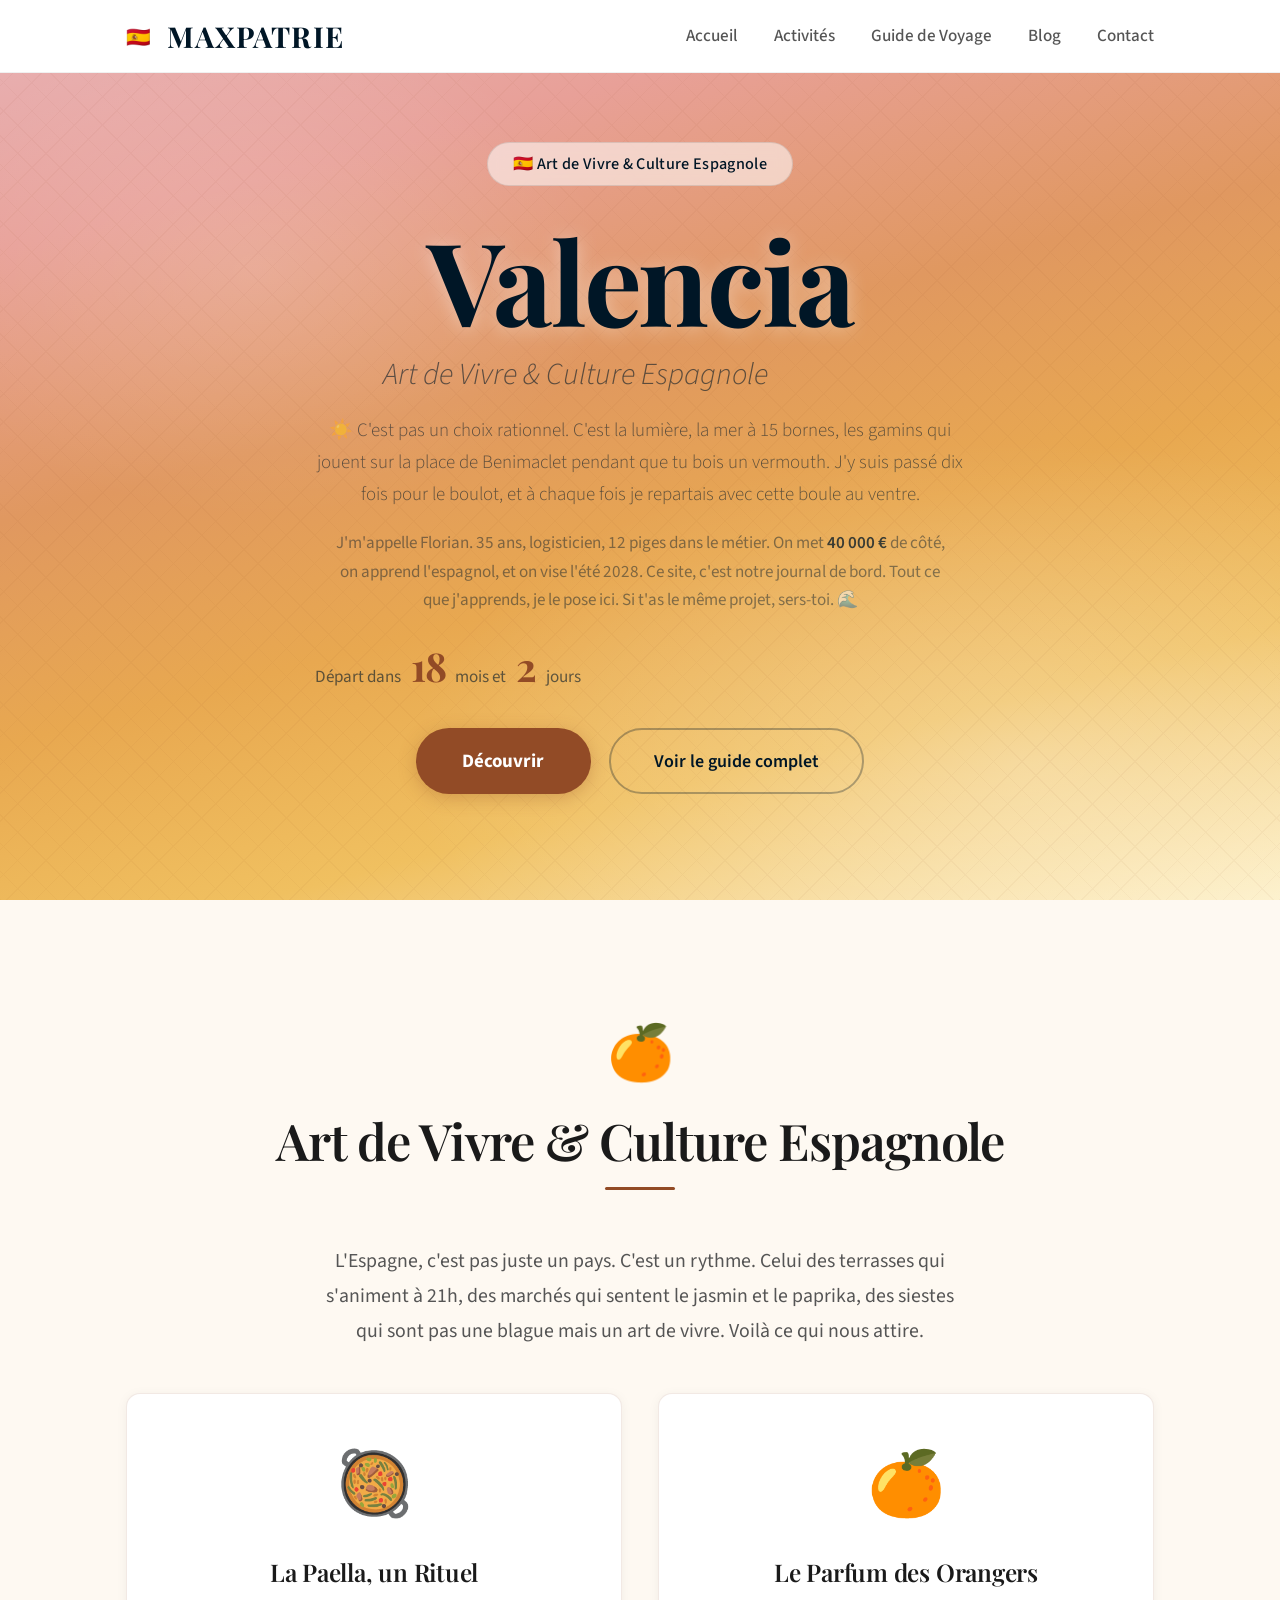
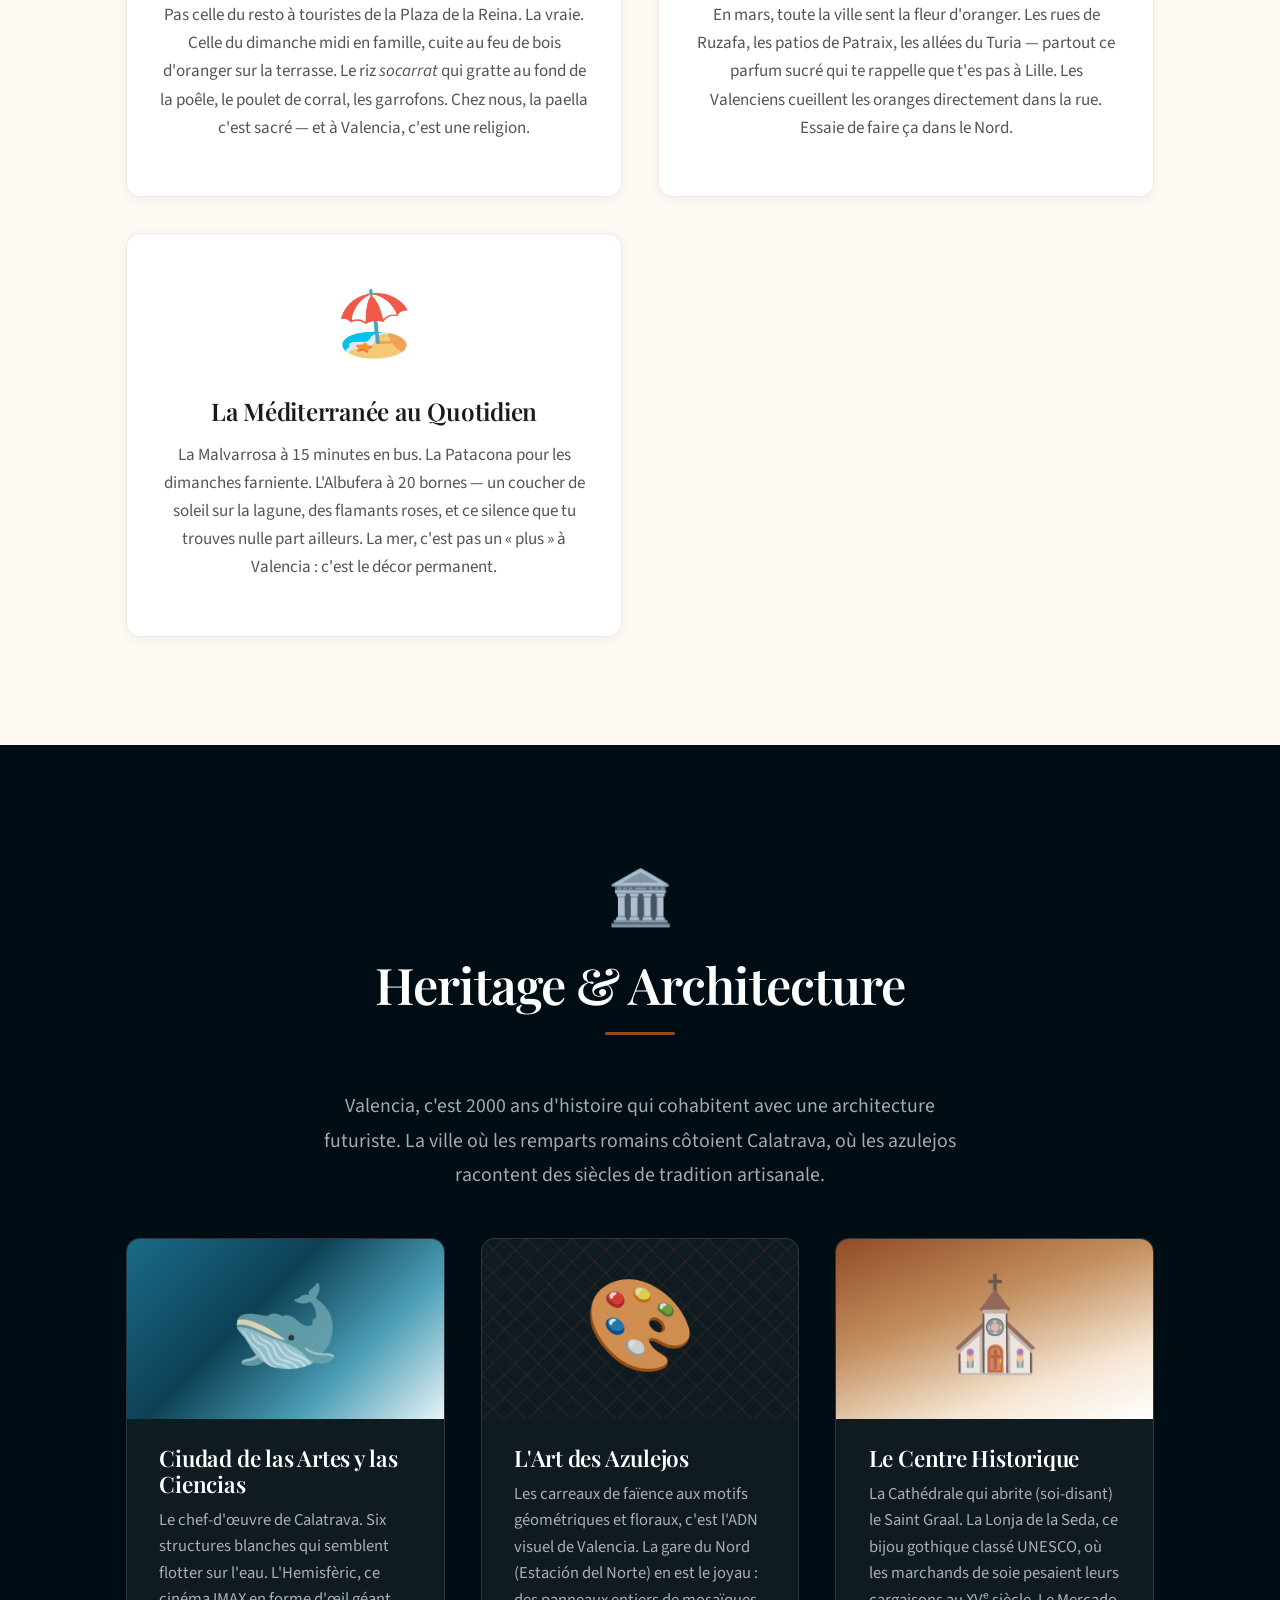
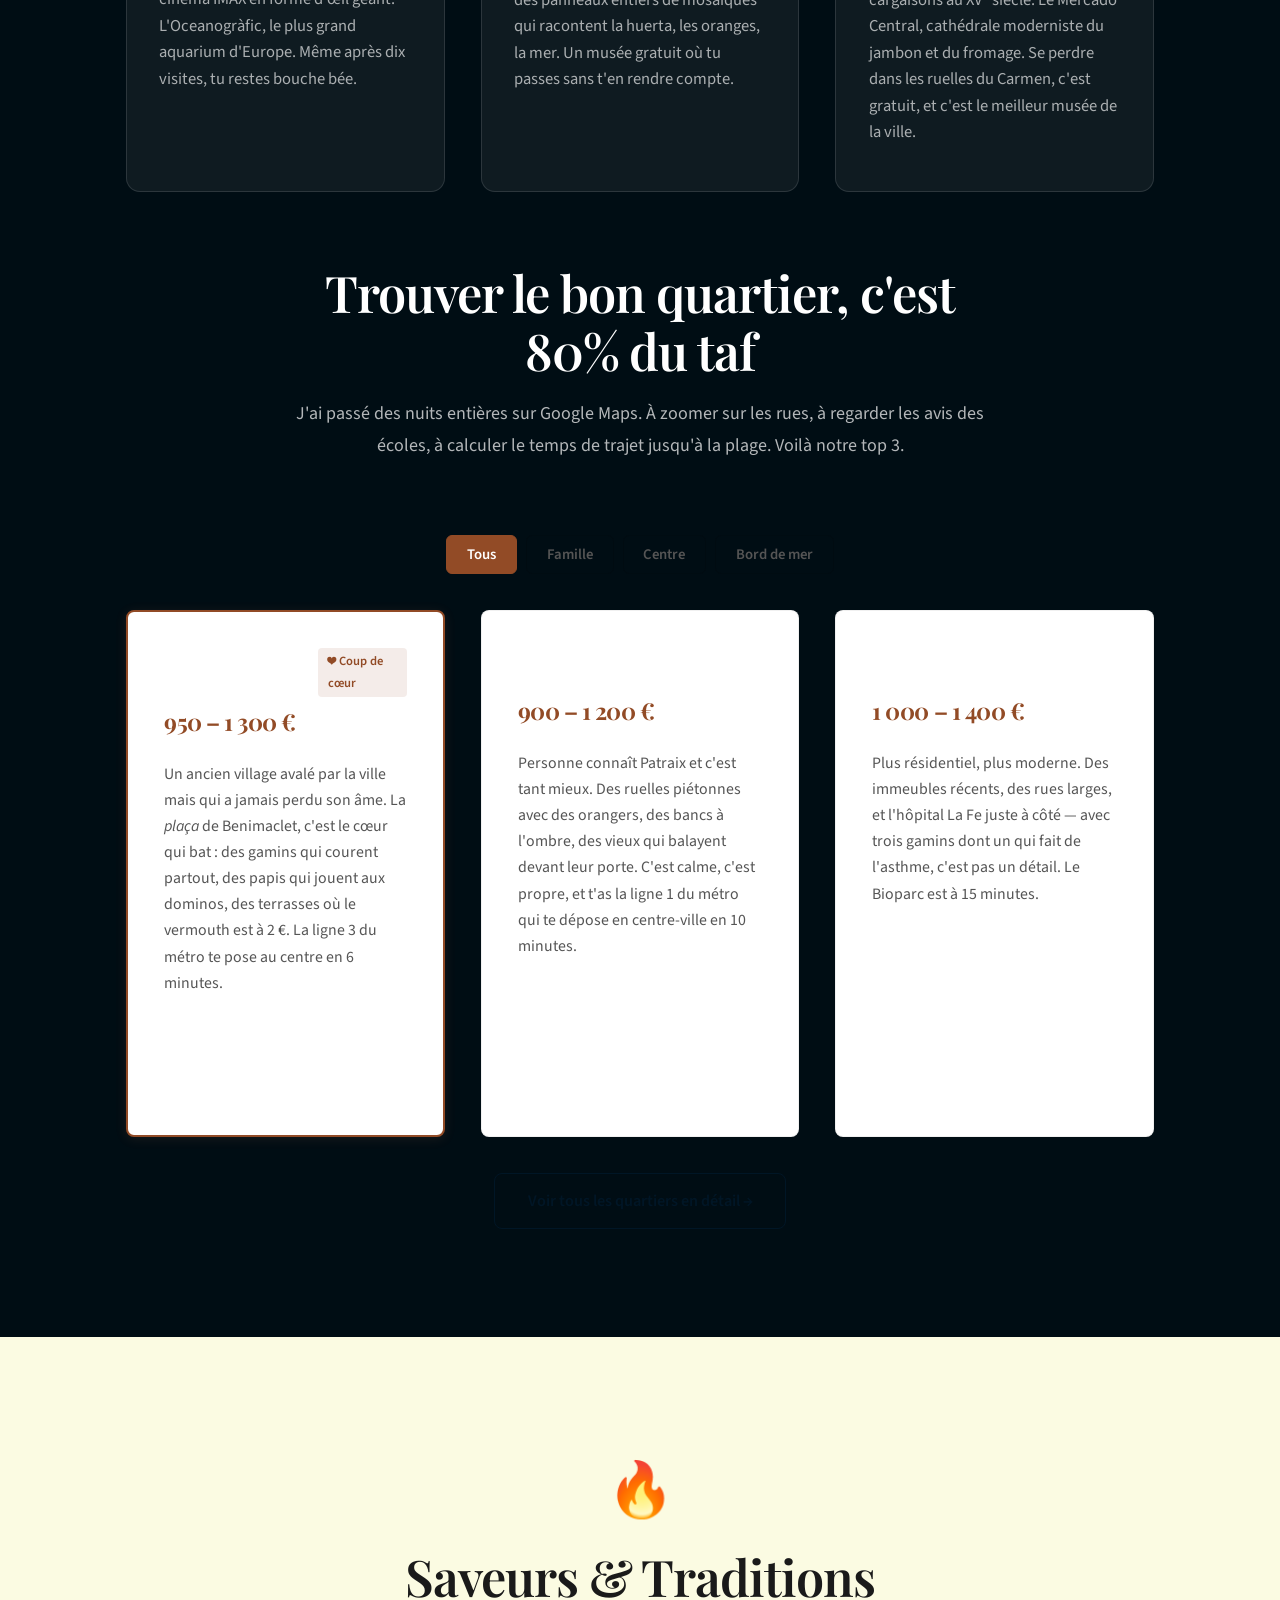
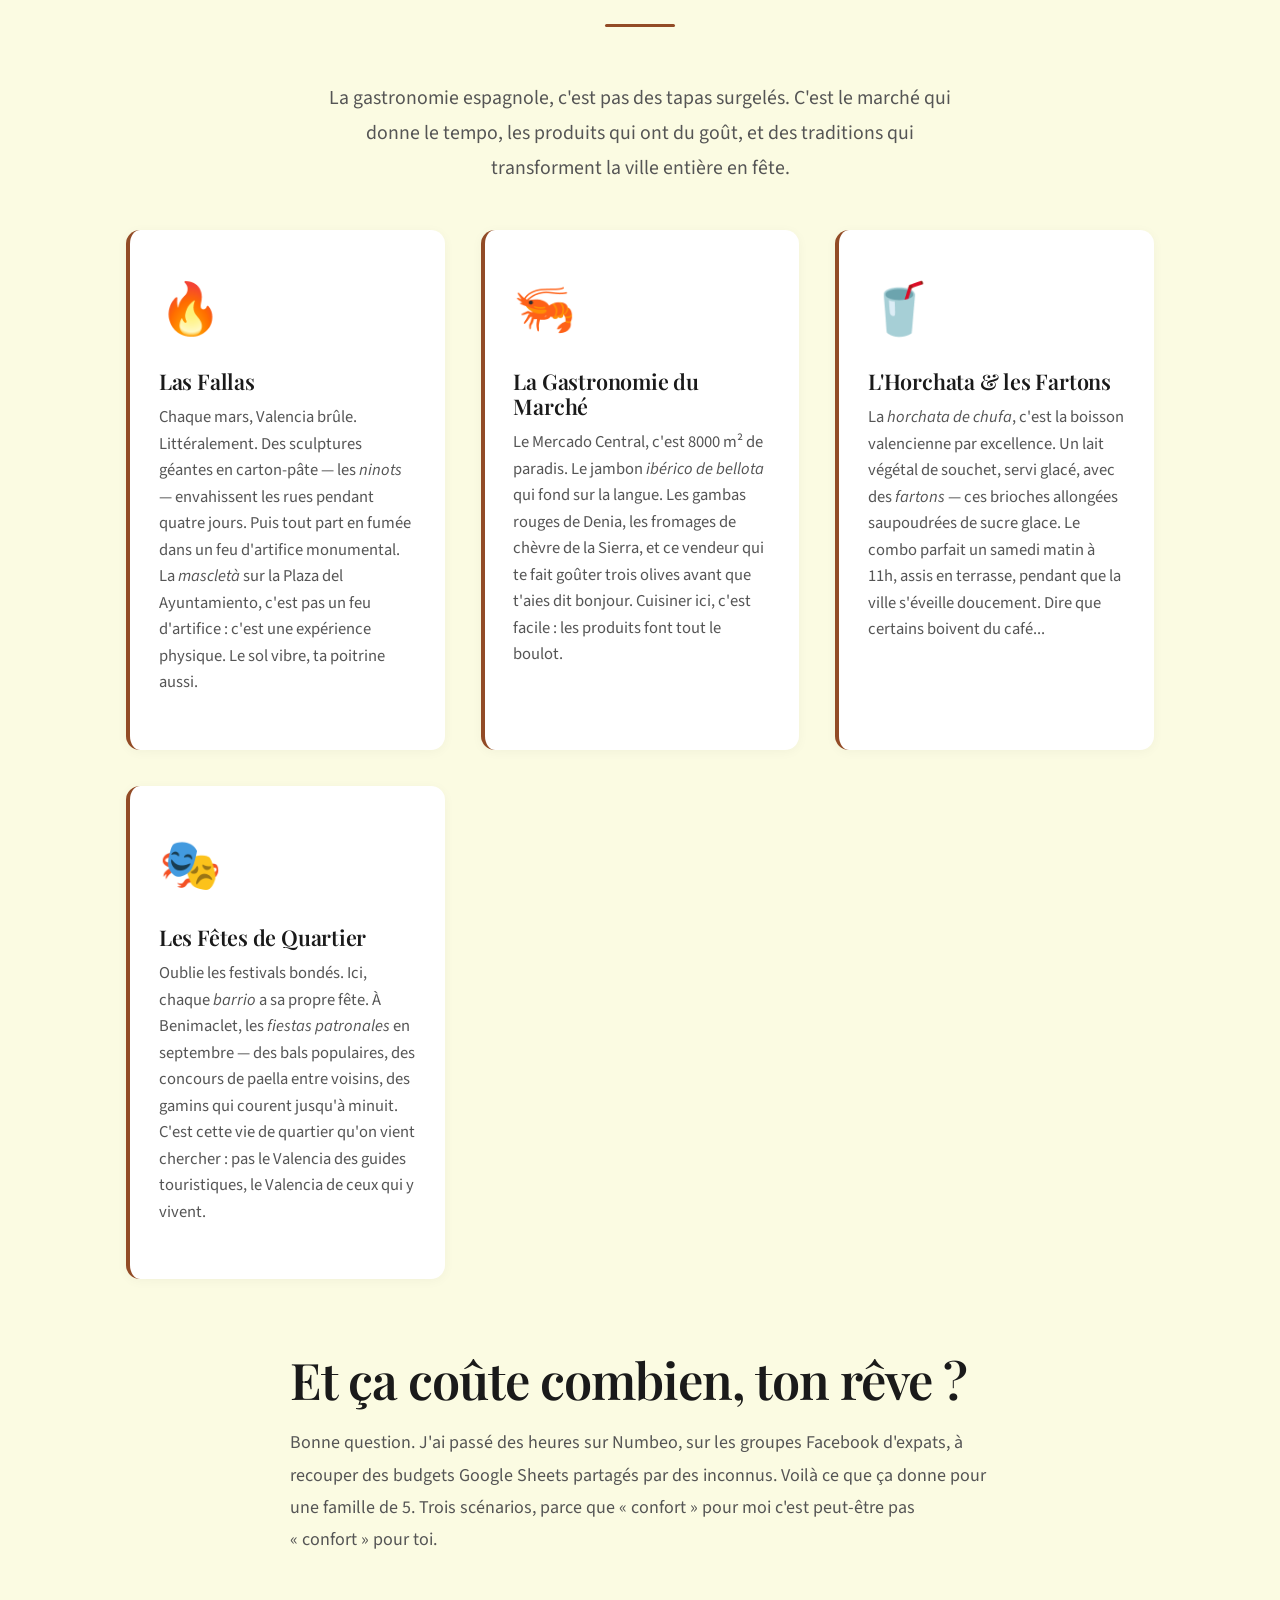
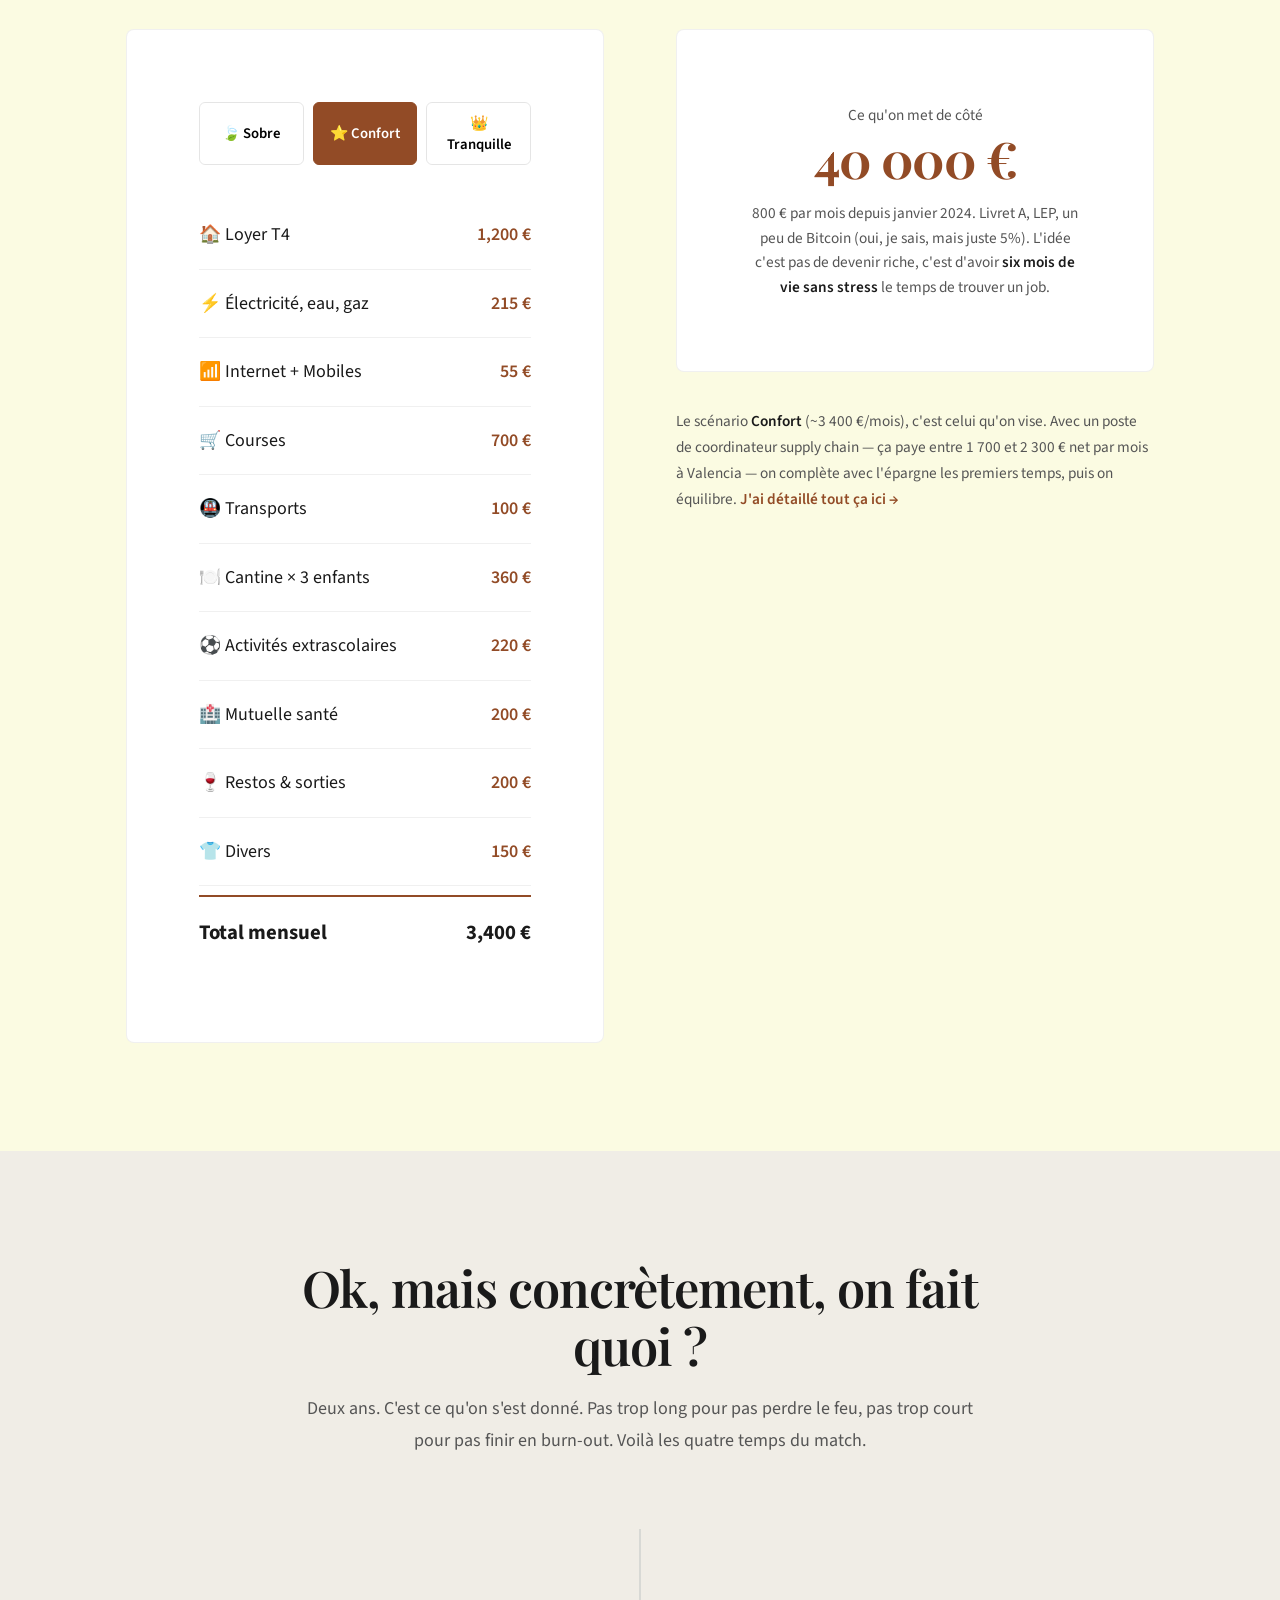
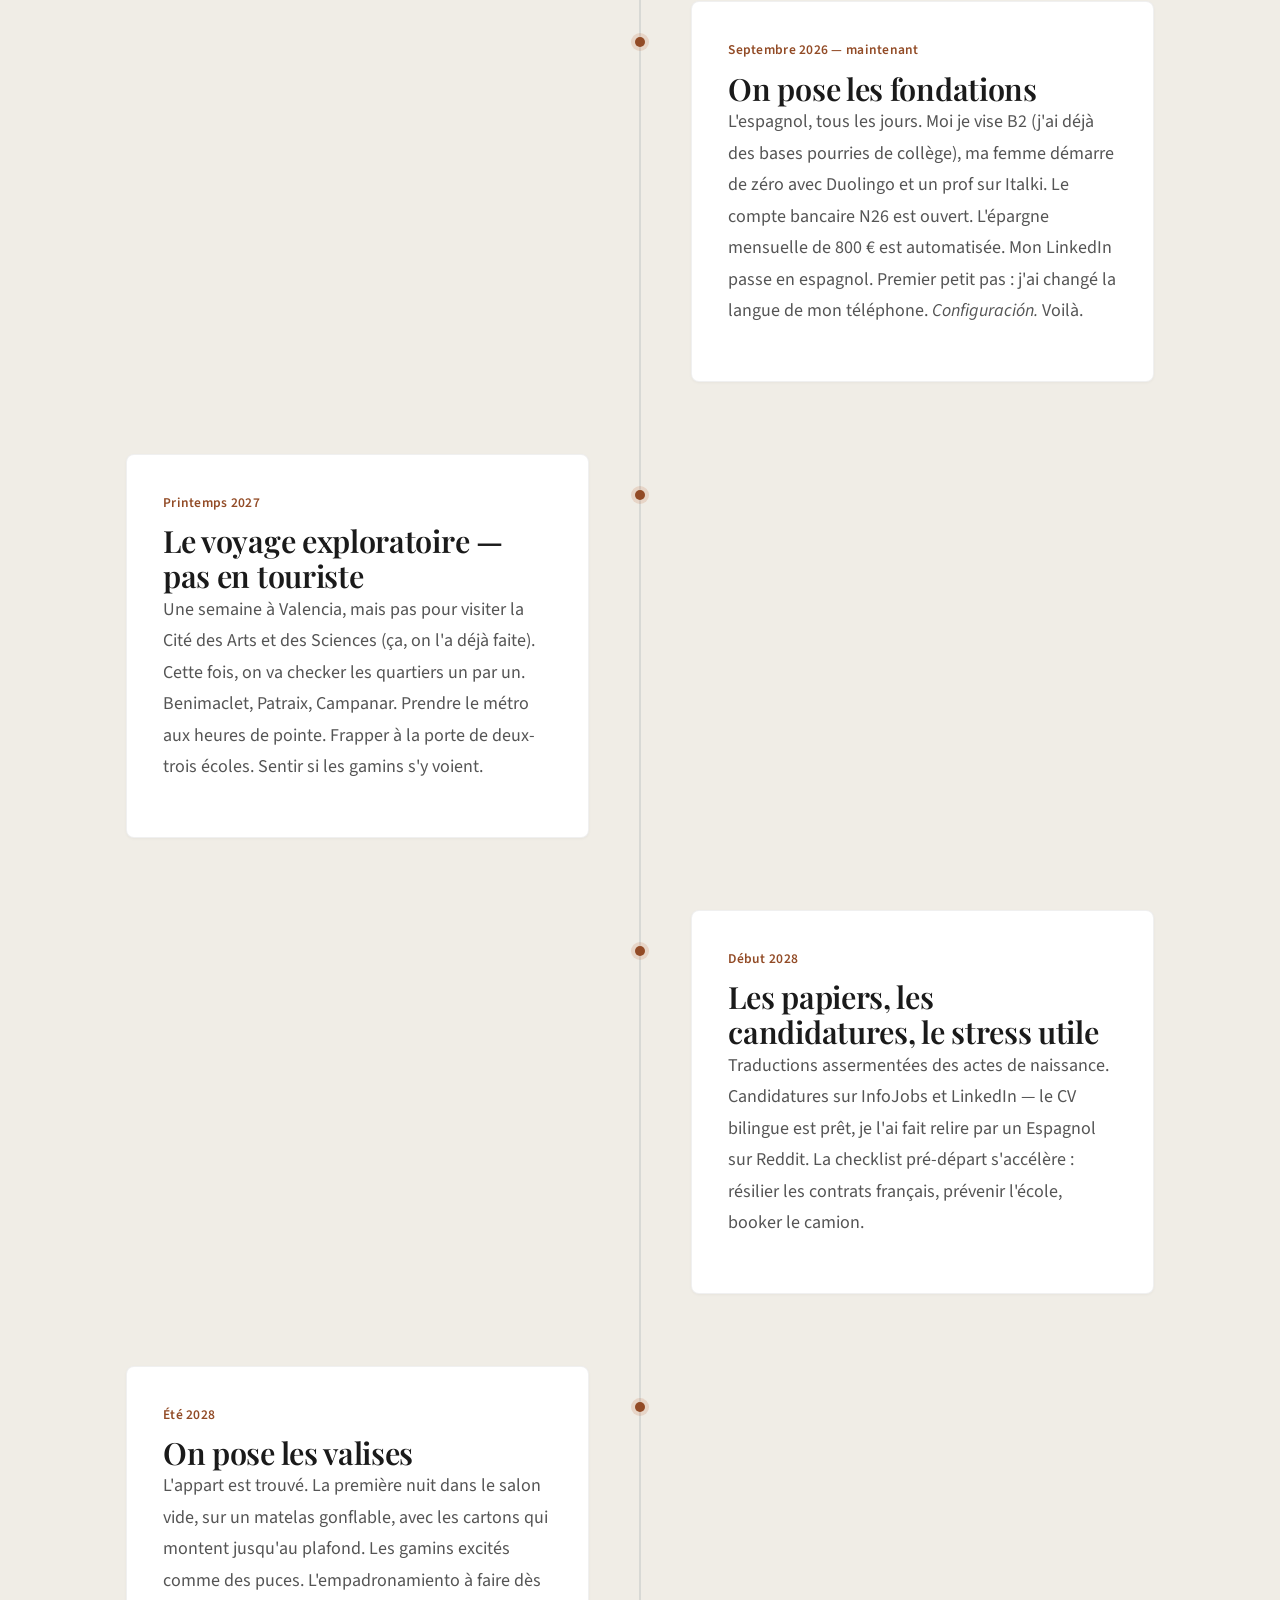
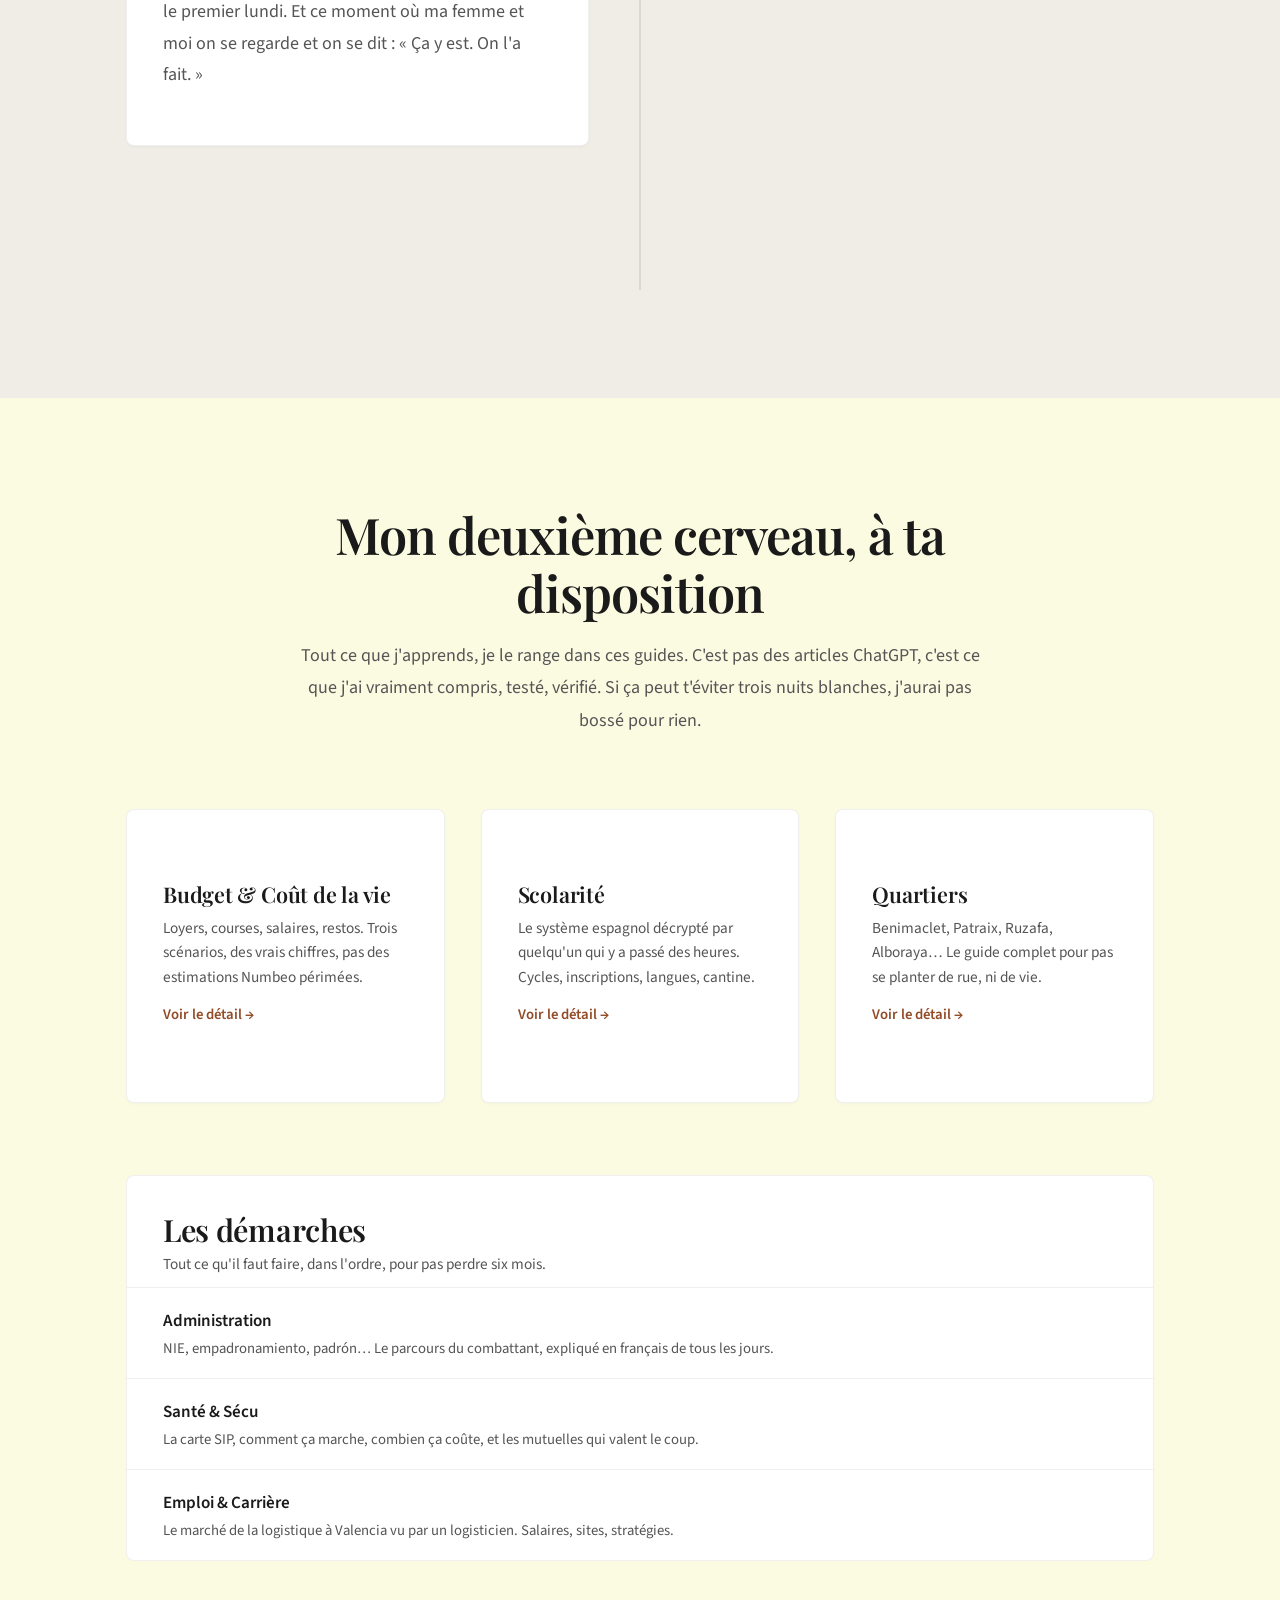
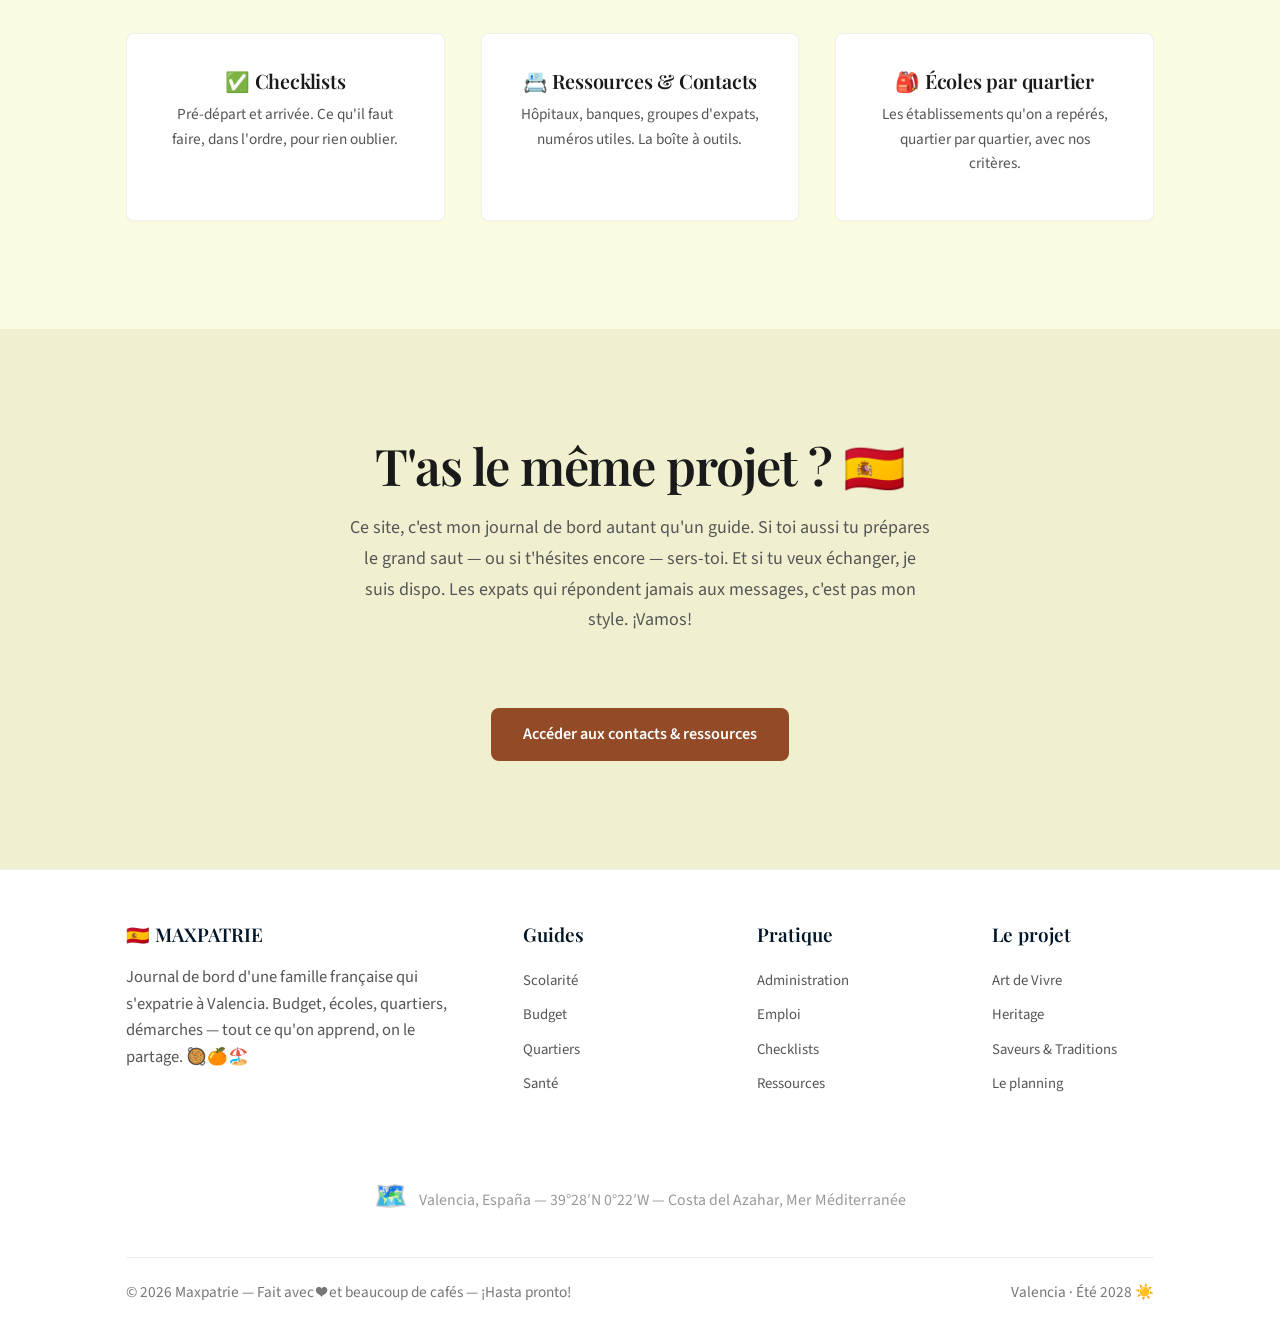
==== commit 1445f50a: "🎯 Header blanc, hero rose/jaune, footer blanc — conforme au design Stitch de Florian" ====
--- a/index.html
+++ b/index.html
@@ -17,37 +17,38 @@
   <!-- CSS -->
   <link rel="stylesheet" href="css/style.css">
 
-  <!-- Stitch Design Overrides — Header Navy + Hero Valencia + Cultural Sections -->
+  <!-- Stitch Design Overrides — Header Blanc + Hero Rose→Jaune + Sections Culturelles -->
   <style>
     /* === STITCH DESIGN SYSTEM === */
     :root {
-      --stitch-navy: #032B44;
-      --stitch-navy-dark: #021e30;
-      --stitch-valencia-orange: #e87722;
+      --stitch-navy: #001626;
+      --stitch-navy-dark: #000d14;
+      --stitch-valencia-orange: #e8a850;
       --stitch-med-sea: #1a8fa0;
       --stitch-warm-cream: #fef9f2;
       --stitch-sand: #f5e6d3;
-      --stitch-terracotta: #c67b4b;
-    }
-
-    /* --- NAV HEADER NAVY --- */
+      --stitch-terracotta: #924b26;
+    }
+
+    /* --- NAV HEADER — Fond BLANC, texte foncé --- */
     .navbar {
-      background: var(--stitch-navy);
+      background: #ffffff;
       padding: 0.6rem 0;
-      border-bottom: 2px solid rgba(232,119,34,0.25);
+      border-bottom: 1px solid rgba(0, 0, 0, 0.06);
     }
     .navbar.scrolled {
-      background: rgba(3,43,68,0.96);
+      background: rgba(255, 255, 255, 0.94);
       backdrop-filter: blur(20px);
       -webkit-backdrop-filter: blur(20px);
       padding: 0.4rem 0;
-      border-bottom: 2px solid rgba(232,119,34,0.3);
+      border-bottom: 1px solid rgba(0, 0, 0, 0.08);
+      box-shadow: 0 1px 8px rgba(0, 0, 0, 0.06);
     }
     .navbar .nav-logo {
       font-family: var(--font-heading);
       font-size: 1.6rem;
       font-weight: 700;
-      color: #ffffff;
+      color: #001626;
       letter-spacing: 0.04em;
       text-decoration: none;
     }
@@ -56,19 +57,19 @@
       margin-right: 0.3rem;
     }
     .nav-links a {
-      color: rgba(255,255,255,0.85);
+      color: #555555;
       font-weight: 500;
       font-size: 0.95rem;
       transition: color 0.2s ease;
     }
     .nav-links a:hover {
-      color: #e8a940;
+      color: #001626;
     }
     .nav-toggle span {
-      background: #ffffff;
-    }
-
-    /* --- HERO VALENCIA --- */
+      background: #001626;
+    }
+
+    /* --- HERO VALENCIA — Dégradé rose → jaune/orangé --- */
     .hero-valencia {
       position: relative;
       min-height: 100vh;
@@ -78,28 +79,28 @@
       text-align: center;
       overflow: hidden;
       padding: 6rem 2rem 4rem;
-      background: linear-gradient(160deg, #032B44 0%, #0a4a6e 25%, #1a6b8a 45%, #d4874a 72%, #e8a850 88%, #f5c97e 100%);
+      background: linear-gradient(165deg, #e8b4b8 0%, #e8a098 20%, #e09860 42%, #e8a850 60%, #f0c060 78%, #fdf0c8 100%);
     }
     .hero-valencia::before {
       content: '';
       position: absolute;
       inset: 0;
       background:
-        radial-gradient(ellipse 80% 60% at 80% 85%, rgba(232,168,80,0.35) 0%, transparent 60%),
-        radial-gradient(ellipse 50% 50% at 20% 30%, rgba(255,255,255,0.10) 0%, transparent 55%);
+        radial-gradient(ellipse 80% 60% at 80% 85%, rgba(255, 255, 255, 0.28) 0%, transparent 60%),
+        radial-gradient(ellipse 50% 50% at 20% 30%, rgba(255, 255, 255, 0.15) 0%, transparent 55%);
       pointer-events: none;
       z-index: 0;
     }
-    /* Azulejos pattern overlay */
+    /* Azulejos pattern overlay subtil */
     .hero-valencia::after {
       content: '';
       position: absolute;
       inset: 0;
-      opacity: 0.05;
+      opacity: 0.04;
       pointer-events: none;
       z-index: 0;
-      background: repeating-linear-gradient(45deg, #e8a850 0px, #e8a850 1px, transparent 1px, transparent 20px),
-                  repeating-linear-gradient(-45deg, #e8a850 0px, #e8a850 1px, transparent 1px, transparent 20px);
+      background: repeating-linear-gradient(45deg, #924b26 0px, #924b26 1px, transparent 1px, transparent 20px),
+                  repeating-linear-gradient(-45deg, #924b26 0px, #924b26 1px, transparent 1px, transparent 20px);
     }
     .hero-valencia .hero-inner {
       position: relative;
@@ -108,10 +109,10 @@
     }
     .hero-valencia .hero-badge {
       display: inline-block;
-      background: rgba(255,255,255,0.15);
+      background: rgba(255, 255, 255, 0.55);
       backdrop-filter: blur(8px);
-      border: 1px solid rgba(255,255,255,0.25);
-      color: #fff;
+      border: 1px solid rgba(0, 0, 0, 0.10);
+      color: #001626;
       padding: 0.4rem 1.4rem;
       border-radius: 50px;
       font-size: 0.9rem;
@@ -123,29 +124,29 @@
       font-size: clamp(3.5rem, 9vw, 7rem);
       font-family: var(--font-heading);
       font-weight: 700;
-      color: #ffffff;
+      color: #001626;
       line-height: 1.05;
       margin-bottom: 0.5rem;
-      text-shadow: 0 2px 20px rgba(0,0,0,0.25);
+      text-shadow: 0 2px 20px rgba(255, 255, 255, 0.40);
       letter-spacing: -0.02em;
     }
     .hero-valencia .hero-subtitle {
       font-size: clamp(1.2rem, 2.8vw, 1.7rem);
-      color: rgba(255,255,255,0.88);
+      color: rgba(0, 22, 38, 0.72);
       font-weight: 300;
       margin-bottom: 0.8rem;
       font-style: italic;
     }
     .hero-valencia .hero-lead {
       font-size: 1.05rem;
-      color: rgba(255,255,255,0.75);
+      color: rgba(0, 22, 38, 0.68);
       max-width: 650px;
       margin: 0 auto 1rem;
       line-height: 1.7;
     }
     .hero-valencia .hero-context {
       font-size: 0.95rem;
-      color: rgba(255,255,255,0.65);
+      color: rgba(0, 22, 38, 0.60);
       max-width: 620px;
       margin: 0 auto 1.8rem;
       line-height: 1.65;
@@ -154,50 +155,50 @@
       margin-bottom: 2rem;
     }
     .hero-valencia .countdown-label {
-      color: rgba(255,255,255,0.7);
+      color: rgba(0, 22, 38, 0.60);
       font-size: 0.95rem;
     }
     .hero-valencia .countdown-value {
       font-family: var(--font-heading);
       font-size: 2.2rem;
       font-weight: 700;
-      color: #ffffff;
+      color: #924b26;
       margin: 0 0.2rem;
     }
     .hero-valencia .btn-primary {
       display: inline-block;
-      background: #e8a940;
-      color: #032B44;
+      background: #924b26;
+      color: #ffffff;
       font-weight: 700;
       font-size: 1.05rem;
       padding: 0.9rem 2.6rem;
       border-radius: 50px;
       text-decoration: none;
       transition: all 0.25s ease;
-      box-shadow: 0 4px 18px rgba(232,169,64,0.35);
+      box-shadow: 0 4px 18px rgba(146, 75, 38, 0.30);
     }
     .hero-valencia .btn-primary:hover {
-      background: #f0b855;
+      background: #6e381c;
       transform: translateY(-2px);
-      box-shadow: 0 6px 24px rgba(232,169,64,0.45);
-      color: #032B44;
+      box-shadow: 0 6px 24px rgba(146, 75, 38, 0.40);
+      color: #ffffff;
     }
     .hero-valencia .btn-outline-white {
       display: inline-block;
       background: transparent;
-      color: #ffffff;
+      color: #001626;
       font-weight: 600;
       font-size: 1rem;
       padding: 0.85rem 2.4rem;
       border-radius: 50px;
       text-decoration: none;
-      border: 2px solid rgba(255,255,255,0.45);
+      border: 2px solid rgba(0, 22, 38, 0.30);
       transition: all 0.25s ease;
     }
     .hero-valencia .btn-outline-white:hover {
-      border-color: #fff;
-      background: rgba(255,255,255,0.1);
-      color: #fff;
+      border-color: #001626;
+      background: rgba(0, 22, 38, 0.05);
+      color: #001626;
     }
     .hero-cta-group {
       display: flex;
@@ -236,10 +237,10 @@
       background: var(--stitch-warm-cream);
     }
 
-    /* Heritage — med-blue-deep bg */
+    /* Heritage — deep navy bg */
     .section-heritage {
       background: var(--med-blue-deep);
-      color: rgba(255,255,255,0.85);
+      color: rgba(255, 255, 255, 0.85);
     }
     .section-heritage h2,
     .section-heritage h3 {
@@ -249,10 +250,10 @@
       background: var(--saffron);
     }
 
-    /* Culture Cards */
+    /* Culture Cards — 2 colonnes */
     .culture-cards {
       display: grid;
-      grid-template-columns: repeat(auto-fit, minmax(280px, 1fr));
+      grid-template-columns: repeat(2, 1fr);
       gap: 2rem;
       max-width: var(--max-width);
       margin: 0 auto;
@@ -263,13 +264,13 @@
       border-radius: 14px;
       padding: 2rem 1.8rem;
       text-align: center;
-      box-shadow: 0 2px 12px rgba(0,0,0,0.05);
+      box-shadow: 0 2px 12px rgba(0, 0, 0, 0.05);
       transition: transform 0.3s ease, box-shadow 0.3s ease;
-      border: 1px solid rgba(232,169,64,0.12);
+      border: 1px solid rgba(146, 75, 38, 0.12);
     }
     .culture-card:hover {
       transform: translateY(-4px);
-      box-shadow: 0 8px 28px rgba(0,0,0,0.1);
+      box-shadow: 0 8px 28px rgba(0, 0, 0, 0.10);
     }
     .culture-card .card-emoji {
       font-size: 3.5rem;
@@ -298,15 +299,15 @@
       padding: 0 var(--space-lg);
     }
     .heritage-card {
-      background: rgba(255,255,255,0.06);
-      border: 1px solid rgba(255,255,255,0.12);
+      background: rgba(255, 255, 255, 0.06);
+      border: 1px solid rgba(255, 255, 255, 0.12);
       border-radius: 14px;
       overflow: hidden;
       transition: transform 0.3s ease, border-color 0.3s ease;
     }
     .heritage-card:hover {
       transform: translateY(-3px);
-      border-color: rgba(232,169,64,0.45);
+      border-color: rgba(146, 75, 38, 0.45);
     }
     .heritage-card-visual {
       height: 180px;
@@ -316,14 +317,14 @@
       font-size: 5rem;
     }
     .heritage-card-visual.azulejos-bg-subtle {
-      background: repeating-linear-gradient(45deg, transparent, transparent 14px, rgba(232,169,64,0.1) 14px, rgba(232,169,64,0.1) 16px),
-                  repeating-linear-gradient(-45deg, transparent, transparent 14px, rgba(232,169,64,0.1) 14px, rgba(232,169,64,0.1) 16px);
+      background: repeating-linear-gradient(45deg, transparent, transparent 14px, rgba(146, 75, 38, 0.10) 14px, rgba(146, 75, 38, 0.10) 16px),
+                  repeating-linear-gradient(-45deg, transparent, transparent 14px, rgba(146, 75, 38, 0.10) 14px, rgba(146, 75, 38, 0.10) 16px);
     }
     .heritage-card-visual.ciudad-bg {
       background: linear-gradient(135deg, #1a6b8a 0%, #0d4155 40%, #4a9db5 70%, #e8f4f8 100%);
     }
     .heritage-card-visual.historico-bg {
-      background: linear-gradient(160deg, #c67b4b 0%, #d4a06a 40%, #f5e6d3 75%, #ffffff 100%);
+      background: linear-gradient(160deg, #924b26 0%, #c49060 40%, #f5e6d3 75%, #ffffff 100%);
     }
     .heritage-card-body {
       padding: 1.5rem 1.8rem;
@@ -335,7 +336,7 @@
       margin-bottom: 0.5rem;
     }
     .heritage-card-body p {
-      color: rgba(255,255,255,0.65);
+      color: rgba(255, 255, 255, 0.65);
       font-size: 0.92rem;
       line-height: 1.6;
     }
@@ -353,7 +354,7 @@
       background: #ffffff;
       border-radius: 14px;
       padding: 2rem 1.6rem;
-      box-shadow: 0 2px 12px rgba(0,0,0,0.04);
+      box-shadow: 0 2px 12px rgba(0, 0, 0, 0.04);
       border-left: 4px solid var(--saffron);
       transition: transform 0.3s ease;
     }
@@ -376,31 +377,32 @@
       line-height: 1.6;
     }
 
-    /* --- FOOTER NAVY --- */
+    /* --- FOOTER — Fond BLANC --- */
     .footer {
-      background: var(--stitch-navy);
-      color: rgba(255,255,255,0.75);
+      background: #ffffff;
+      color: #555555;
       padding: 3rem 0 1.5rem;
+      border-top: 1px solid rgba(0, 0, 0, 0.06);
     }
     .footer h4 {
-      color: #ffffff;
+      color: #001626;
       font-family: var(--font-heading);
       font-size: 1.05rem;
       margin-bottom: 1rem;
     }
     .footer a {
-      color: rgba(255,255,255,0.6);
+      color: #555555;
       transition: color 0.2s ease;
     }
     .footer a:hover {
-      color: var(--saffron);
+      color: #924b26;
     }
     .footer-brand p {
-      color: rgba(255,255,255,0.55);
+      color: #555555;
       font-size: 0.92rem;
     }
     .footer-bottom {
-      border-top: 1px solid rgba(255,255,255,0.1);
+      border-top: 1px solid rgba(0, 0, 0, 0.08);
       padding-top: 1.2rem;
       margin-top: 2rem;
       display: flex;
@@ -408,12 +410,13 @@
       flex-wrap: wrap;
       gap: 0.5rem;
       font-size: 0.85rem;
+      color: #777777;
     }
     .footer-map-reference {
       margin-top: 1.5rem;
       text-align: center;
       font-size: 0.88rem;
-      color: rgba(255,255,255,0.4);
+      color: #999999;
     }
     .footer-map-reference span {
       font-size: 1.5rem;
@@ -457,7 +460,7 @@
 </head>
 <body>
 
-  <!-- ===== NAVIGATION — HEADER NAVY ===== -->
+  <!-- ===== NAVIGATION — HEADER BLANC ===== -->
   <nav class="navbar" role="navigation">
     <div class="container">
       <a href="/" class="nav-logo"><span class="flag">🇪🇸</span>MAXPATRIE</a>
@@ -475,7 +478,7 @@
   </nav>
   <div class="nav-overlay"></div>
 
-  <!-- ===== HERO — VALENCIA ===== -->
+  <!-- ===== HERO — VALENCIA, Dégradé Rose → Jaune ===== -->
   <header class="hero-valencia" id="accueil">
     <div class="hero-inner">
       <div class="hero-badge">🇪🇸 Art de Vivre & Culture Espagnole</div>
@@ -487,7 +490,7 @@
       </p>
 
       <p class="hero-context">
-        J'm'appelle Florian. 35 ans, logisticien, 12 piges dans le métier. On met <strong style="color:#fff;">40&nbsp;000&nbsp;€</strong> de côté, on apprend l'espagnol, et on vise l'été 2028. Ce site, c'est notre journal de bord. Tout ce que j'apprends, je le pose ici. Si t'as le même projet, sers-toi. 🌊
+        J'm'appelle Florian. 35 ans, logisticien, 12 piges dans le métier. On met <strong style="color:#001626;">40&nbsp;000&nbsp;€</strong> de côté, on apprend l'espagnol, et on vise l'été 2028. Ce site, c'est notre journal de bord. Tout ce que j'apprends, je le pose ici. Si t'as le même projet, sers-toi. 🌊
       </p>
 
       <div class="hero-countdown">
@@ -539,7 +542,7 @@
       </div>
 
       <div class="culture-card fade-in">
-        <span class="card-emoji">🌊</span>
+        <span class="card-emoji">🏖️</span>
         <h3>La Méditerranée au Quotidien</h3>
         <p>
           La Malvarrosa à 15 minutes en bus. La Patacona pour les dimanches farniente. L'Albufera à 20 bornes — un coucher de soleil sur la lagune, des flamants roses, et ce silence que tu trouves nulle part ailleurs. La mer, c'est pas un « plus » à Valencia : c'est le décor permanent.
@@ -902,7 +905,7 @@
     </div>
   </section>
 
-  <!-- ===== FOOTER — NAVY + CARTE ===== -->
+  <!-- ===== FOOTER — Fond BLANC ===== -->
   <footer class="footer">
     <div class="container">
       <div class="footer-grid">
--- a/css/style.css
+++ b/css/style.css
@@ -1,7 +1,7 @@
 /* =============================================
    MAXPATRIE — Design Stitch by Florian
    "Maxpatrie Home - Spanish Heritage"
-   Palette : Deep Navy / Warm Beige / Terracotta / Olive
+   Palette : Warm Beige / Terracotta / Deep Navy (accents only)
    Typo  : Playfair Display (headings) + Source Sans 3 (body)
    ============================================= */
 
@@ -10,20 +10,20 @@
 
 /* --- CSS Variables — Stitch Palette --- */
 :root {
-  /* === Header/Footer — Deep Navy === */
-  --navy:          #032B44;
-  --navy-dark:     #021d2e;
-  --navy-light:    #0a3f5c;
-
-  /* === Fond principal — Warm Beige (choix volontaire de Florian) === */
-  --cream:         #F5F5DC;
-  --cream-light:   #fafaf0;
-  --cream-dark:    #e8e8c8;
-
-  /* === Accents === */
-  --terracotta:    #C4734B;
-  --terracotta-dark: #a55a38;
-  --terracotta-ghost: rgba(196, 115, 75, 0.10);
+  /* === Colors — Stitch exact === */
+  --navy:          #001626;
+  --navy-dark:     #000d14;
+  --navy-light:    #002644;
+
+  /* === Fond principal — Warm Beige (Stitch exact) === */
+  --cream:         #fbfbe2;
+  --cream-light:   #fdfded;
+  --cream-dark:    #f0f0d0;
+
+  /* === Accents — Terracotta (Stitch exact) === */
+  --terracotta:    #924b26;
+  --terracotta-dark: #6e381c;
+  --terracotta-ghost: rgba(146, 75, 38, 0.10);
   --olive:         #8BC34A;
   --olive-dark:    #6d9e38;
   --olive-ghost:   rgba(139, 195, 74, 0.10);
@@ -201,8 +201,9 @@
 }
 
 /* =============================================
-   MOTIF NAVY TEXTURE — CSS pur
+   MOTIF AZULEJOS TEXTURE — CSS pur
    Fond géométrique répétable style carreaux
+   Conservé pour les sections heritage
    ============================================= */
 .azulejos-bg {
   background-color: var(--navy);
@@ -236,7 +237,7 @@
     80px 80px;
 }
 
-/* Variante plus subtile pour footer */
+/* Variante plus subtile */
 .azulejos-subtle {
   background-color: var(--navy-dark);
   background-image:
@@ -256,7 +257,9 @@
     );
 }
 
-/* --- Navbar — Deep Navy, fixed --- */
+/* =============================================
+   NAVBAR — Fond BLANC, texte foncé (Stitch)
+   ============================================= */
 .navbar {
   position: fixed;
   top: 0;
@@ -264,16 +267,18 @@
   right: 0;
   z-index: 1000;
   padding: var(--space-md) 0;
-  background: var(--navy);
+  background: var(--white);
+  border-bottom: 1px solid rgba(0, 0, 0, 0.06);
   transition: all var(--transition-base);
 }
 
 .navbar.scrolled {
-  background: rgba(3, 43, 68, 0.92);
+  background: rgba(255, 255, 255, 0.94);
   backdrop-filter: blur(20px);
   -webkit-backdrop-filter: blur(20px);
   padding: var(--space-sm) 0;
-  border-bottom: 1px solid rgba(255, 255, 255, 0.08);
+  border-bottom: 1px solid rgba(0, 0, 0, 0.08);
+  box-shadow: 0 1px 8px rgba(0, 0, 0, 0.06);
 }
 
 .navbar .container {
@@ -286,11 +291,12 @@
   font-family: var(--font-heading);
   font-size: 1.4rem;
   font-weight: 600;
-  color: var(--white);
+  color: var(--text);
   display: flex;
   align-items: center;
   gap: var(--space-sm);
   letter-spacing: -0.02em;
+  text-decoration: none;
 }
 
 .nav-logo .emoji {
@@ -305,7 +311,7 @@
 }
 
 .nav-links a {
-  color: rgba(255, 255, 255, 0.78);
+  color: var(--text-light);
   font-size: 0.85rem;
   font-weight: 400;
   font-family: var(--font-body);
@@ -314,7 +320,7 @@
 }
 
 .nav-links a:hover {
-  color: var(--white);
+  color: var(--navy);
 }
 
 .nav-links a::after {
@@ -333,6 +339,35 @@
   width: 100%;
 }
 
+/* Search bar in navbar */
+.nav-search {
+  display: flex;
+  align-items: center;
+  margin-left: var(--space-md);
+}
+
+.nav-search input {
+  font-family: var(--font-body);
+  font-size: 0.82rem;
+  padding: 0.4rem 0.8rem;
+  border: 1px solid rgba(0, 0, 0, 0.12);
+  border-radius: 6px;
+  background: var(--cream-light);
+  color: var(--text);
+  outline: none;
+  transition: border-color var(--transition-fast);
+  width: 160px;
+}
+
+.nav-search input:focus {
+  border-color: var(--terracotta);
+}
+
+.nav-search input::placeholder {
+  color: var(--text-light);
+  opacity: 0.6;
+}
+
 .nav-cta {
   background: var(--terracotta);
   color: var(--white) !important;
@@ -366,7 +401,7 @@
   display: block;
   width: 24px;
   height: 2px;
-  background: var(--white);
+  background: var(--text);
   transition: all var(--transition-base);
 }
 
@@ -383,7 +418,7 @@
 }
 
 /* =============================================
-   HERO — Deep Navy pleine largeur, texte "Valencia"
+   HERO — Dégradé rose → jaune/orangé (Stitch)
    ============================================= */
 .hero {
   min-height: 100vh;
@@ -392,41 +427,41 @@
   position: relative;
   overflow: hidden;
   clip-path: inset(0);
-  background: var(--navy);
-}
-
-/* Texture subtile sur le hero */
+  background: linear-gradient(165deg, #e8b4b8 0%, #e8a098 20%, #e09860 42%, #e8a850 60%, #f0c060 78%, #fdf0c8 100%);
+}
+
+/* Texture subtile sur le hero — lueurs chaudes */
 .hero::before {
   content: '';
   position: absolute;
   inset: 0;
   background-image:
-    radial-gradient(ellipse 60% 50% at 75% 30%, rgba(196, 115, 75, 0.08) 0%, transparent 60%),
-    radial-gradient(ellipse 50% 40% at 20% 70%, rgba(139, 195, 74, 0.05) 0%, transparent 60%),
+    radial-gradient(ellipse 60% 50% at 75% 30%, rgba(255, 255, 255, 0.25) 0%, transparent 60%),
+    radial-gradient(ellipse 50% 40% at 25% 70%, rgba(232, 168, 80, 0.12) 0%, transparent 60%),
     repeating-linear-gradient(
       45deg,
       transparent,
       transparent 30px,
-      rgba(255, 255, 255, 0.012) 30px,
-      rgba(255, 255, 255, 0.012) 32px
+      rgba(255, 255, 255, 0.04) 30px,
+      rgba(255, 255, 255, 0.04) 32px
     ),
     repeating-linear-gradient(
       -45deg,
       transparent,
       transparent 30px,
-      rgba(255, 255, 255, 0.012) 30px,
-      rgba(255, 255, 255, 0.012) 32px
+      rgba(255, 255, 255, 0.04) 30px,
+      rgba(255, 255, 255, 0.04) 32px
     );
   pointer-events: none;
   z-index: 0;
 }
 
-/* Vignette subtile pour focus */
+/* Vignette subtile */
 .hero::after {
   content: '';
   position: absolute;
   inset: 0;
-  background: radial-gradient(ellipse at center, transparent 40%, rgba(0, 0, 0, 0.30) 100%);
+  background: radial-gradient(ellipse at center, transparent 50%, rgba(0, 0, 0, 0.12) 100%);
   pointer-events: none;
   z-index: 1;
 }
@@ -435,20 +470,20 @@
   position: relative;
   z-index: 2;
   max-width: 640px;
-  color: var(--white);
+  color: var(--text);
 }
 
 .hero-content h1,
 .hero-content p,
 .hero-content .hero-subtitle {
-  color: var(--white);
+  color: var(--text);
 }
 
 .hero-content h1 {
   margin-bottom: var(--space-md);
   line-height: 1.05;
   font-size: clamp(2.6rem, 7vw, 5rem);
-  text-shadow: 0 2px 8px rgba(0, 0, 0, 0.20);
+  text-shadow: 0 1px 4px rgba(255, 255, 255, 0.30);
 }
 
 .hero h1 .highlight {
@@ -460,9 +495,10 @@
   font-size: 1.05rem;
   line-height: 1.7;
   margin-bottom: var(--space-md);
-  opacity: 0.90;
+  opacity: 0.85;
   max-width: 560px;
   font-weight: 300;
+  color: var(--text);
 }
 
 /* Hero context — plus petit, plus factuel */
@@ -470,8 +506,9 @@
   font-size: 0.9rem;
   line-height: 1.7;
   margin-bottom: var(--space-lg);
-  opacity: 0.78;
+  opacity: 0.75;
   max-width: 540px;
+  color: var(--text);
 }
 
 /* Hero countdown */
@@ -485,7 +522,7 @@
 
 .countdown-label {
   font-size: 0.78rem;
-  color: rgba(255, 255, 255, 0.60);
+  color: var(--text-light);
   text-transform: none;
   letter-spacing: 0;
 }
@@ -506,7 +543,7 @@
   gap: var(--space-sm);
   font-size: 0.85rem;
   font-weight: 400;
-  color: rgba(255, 255, 255, 0.80);
+  color: var(--text-light);
   margin-bottom: var(--space-lg);
   letter-spacing: 0;
   text-transform: none;
@@ -523,6 +560,7 @@
   margin-bottom: var(--space-xl);
   max-width: 520px;
   opacity: 0.82;
+  color: var(--text);
 }
 
 .hero-stats {
@@ -539,14 +577,14 @@
   font-family: var(--font-heading);
   font-size: 1.8rem;
   font-weight: 600;
-  color: var(--white);
+  color: var(--text);
   line-height: 1;
   letter-spacing: -0.02em;
 }
 
 .hero-stat-label {
   font-size: 0.7rem;
-  color: rgba(255, 255, 255, 0.55);
+  color: var(--text-light);
   margin-top: var(--space-xs);
   text-transform: none;
   letter-spacing: 0;
@@ -584,14 +622,14 @@
 
 .btn-outline {
   background: transparent;
-  color: var(--white);
-  border: 1.5px solid rgba(255, 255, 255, 0.40);
+  color: var(--navy);
+  border: 1.5px solid rgba(0, 22, 38, 0.35);
 }
 
 .btn-outline:hover {
-  background: rgba(255, 255, 255, 0.08);
-  color: var(--white);
-  border-color: rgba(255, 255, 255, 0.70);
+  background: rgba(0, 22, 38, 0.06);
+  color: var(--navy);
+  border-color: var(--navy);
 }
 
 /* Dans les sections claires, btn-outline s'adapte */
@@ -1394,21 +1432,21 @@
    SECTION CTA — Final call-to-action
    ============================================= */
 .section-cta {
-  background: var(--navy);
-  color: var(--white);
+  background: var(--cream-dark);
+  color: var(--text);
   text-align: center;
   padding: var(--space-2xl) 0;
 }
 
 .section-cta h2 {
-  color: var(--white);
+  color: var(--text);
   margin-bottom: var(--space-md);
 }
 
 .cta-text {
   font-size: 1rem;
   line-height: 1.7;
-  color: rgba(255, 255, 255, 0.80);
+  color: var(--text-light);
   max-width: 580px;
   margin: 0 auto var(--space-xl);
 }
@@ -1422,26 +1460,14 @@
   background: var(--terracotta-dark);
 }
 
-/* --- Footer — Deep Navy --- */
+/* =============================================
+   FOOTER — Fond BLANC (Stitch)
+   ============================================= */
 .footer {
-  background-color: var(--navy-dark);
-  background-image:
-    repeating-linear-gradient(
-      45deg,
-      transparent,
-      transparent 40px,
-      rgba(255, 255, 255, 0.012) 40px,
-      rgba(255, 255, 255, 0.012) 42px
-    ),
-    repeating-linear-gradient(
-      -45deg,
-      transparent,
-      transparent 40px,
-      rgba(196, 115, 75, 0.02) 40px,
-      rgba(196, 115, 75, 0.02) 42px
-    );
-  color: rgba(255, 255, 255, 0.62);
+  background-color: var(--white);
+  color: var(--text-light);
   padding: var(--space-2xl) 0 var(--space-lg);
+  border-top: 1px solid rgba(0, 0, 0, 0.06);
 }
 
 .footer-grid {
@@ -1452,7 +1478,7 @@
 }
 
 .footer h4 {
-  color: var(--white);
+  color: var(--text);
   margin-bottom: var(--space-md);
   font-size: 0.8rem;
   text-transform: none;
@@ -1460,7 +1486,7 @@
 }
 
 .footer a {
-  color: rgba(255, 255, 255, 0.45);
+  color: var(--text-light);
   font-size: 0.82rem;
   display: inline-block;
   margin-bottom: 0.25rem;
@@ -1471,7 +1497,7 @@
 }
 
 .footer p {
-  color: rgba(255, 255, 255, 0.45);
+  color: var(--text-light);
   font-size: 0.82rem;
 }
 
@@ -1485,13 +1511,13 @@
 }
 
 .footer-bottom {
-  border-top: 1px solid rgba(255, 255, 255, 0.06);
+  border-top: 1px solid rgba(0, 0, 0, 0.08);
   padding-top: var(--space-lg);
   display: flex;
   justify-content: space-between;
   align-items: center;
   font-size: 0.78rem;
-  color: rgba(255, 255, 255, 0.35);
+  color: var(--text-light);
 }
 
 /* --- Content Pages --- */
@@ -1500,18 +1526,18 @@
 }
 
 .content-header {
-  background: var(--navy);
+  background: var(--cream-dark);
   padding: var(--space-2xl) 0 var(--space-xl);
   margin-bottom: var(--space-xl);
-  color: var(--white);
+  color: var(--text);
 }
 
 .content-header h1 {
-  color: var(--white);
+  color: var(--text);
 }
 
 .content-header p {
-  color: rgba(255, 255, 255, 0.70);
+  color: var(--text-light);
 }
 
 .content-header .badge {
@@ -1698,11 +1724,11 @@
     height: 100vh;
     width: 280px;
     flex-direction: column;
-    background: var(--navy);
+    background: var(--white);
     padding: 6rem var(--space-lg) var(--space-lg);
     gap: var(--space-md);
     transition: right var(--transition-base);
-    box-shadow: 0 0 60px rgba(0, 0, 0, 0.25);
+    box-shadow: 0 0 60px rgba(0, 0, 0, 0.10);
     z-index: 999;
   }
 
@@ -1719,7 +1745,7 @@
     display: none;
     position: fixed;
     inset: 0;
-    background: rgba(0, 0, 0, 0.4);
+    background: rgba(0, 0, 0, 0.15);
     z-index: 998;
   }
 
@@ -1754,6 +1780,10 @@
   .countdown-value {
     font-size: 1.5rem;
   }
+
+  .nav-search {
+    display: none;
+  }
 }
 
 @media (max-width: 480px) {
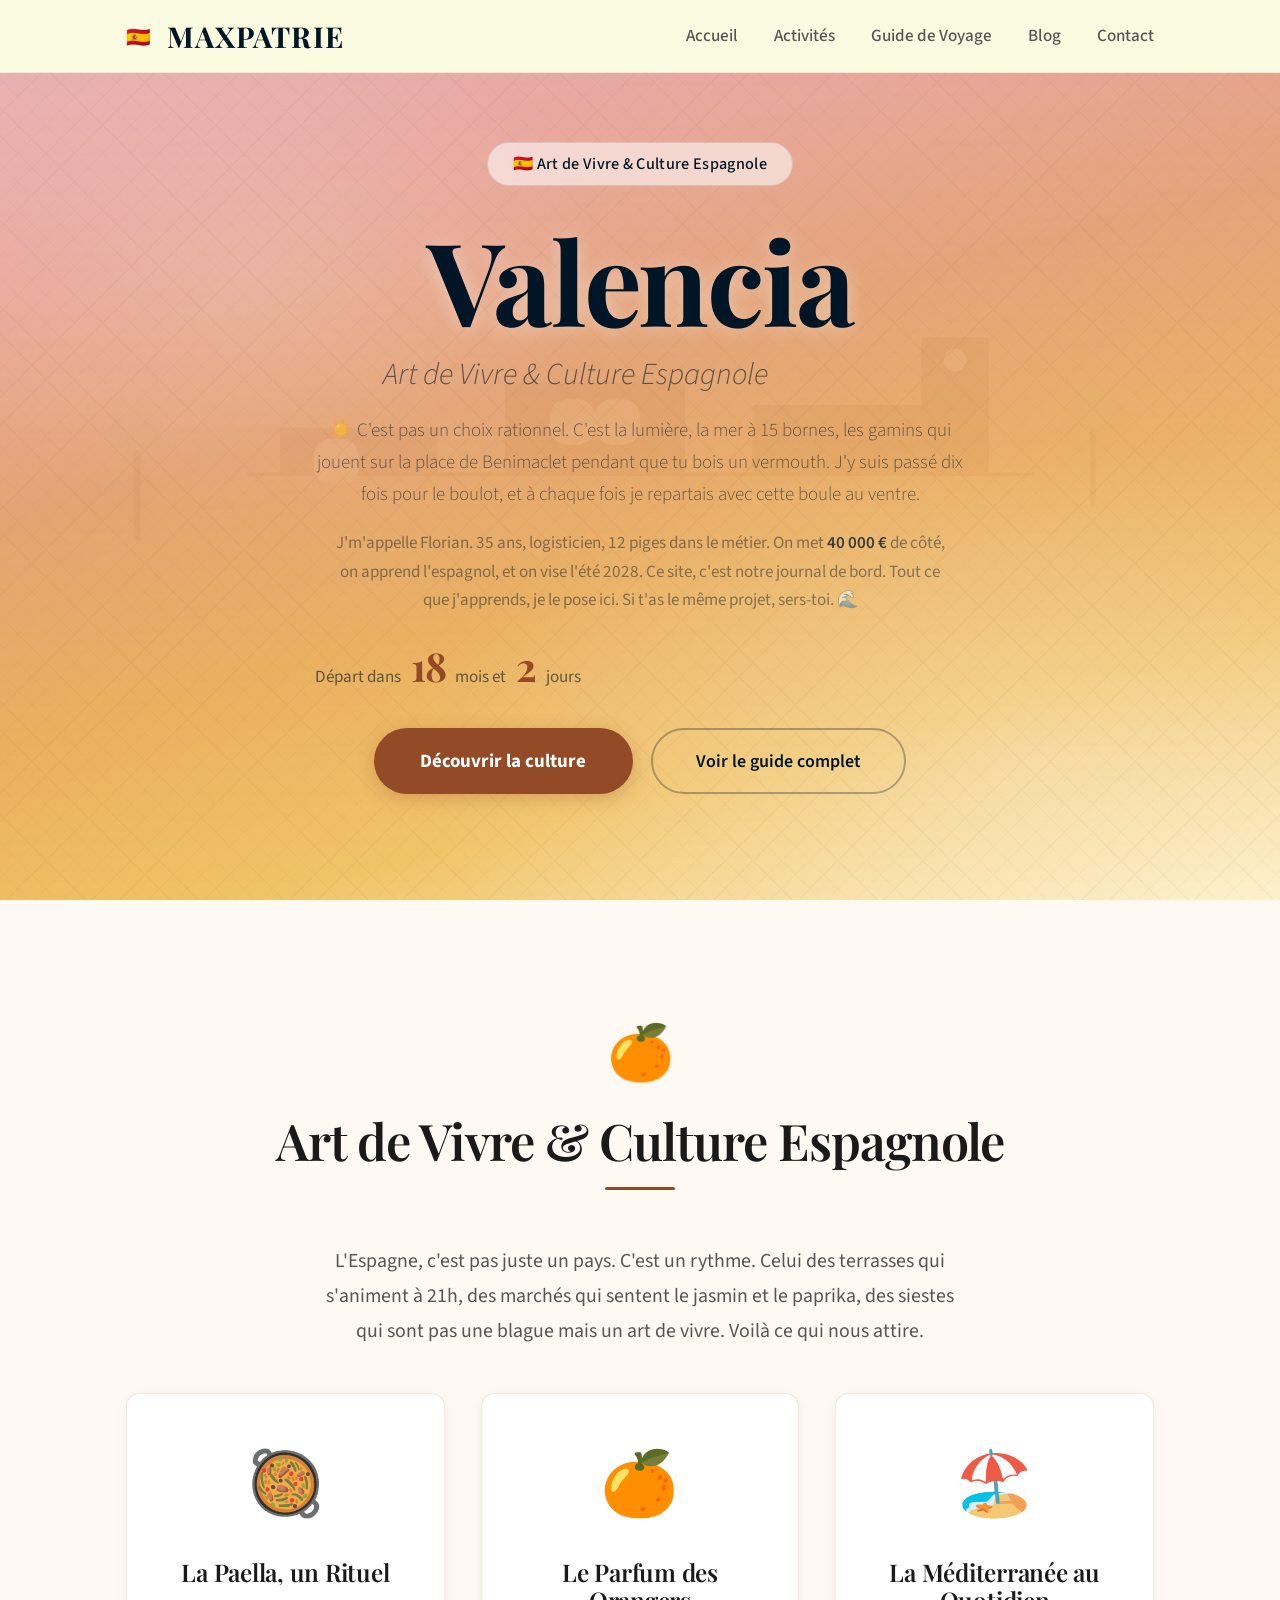
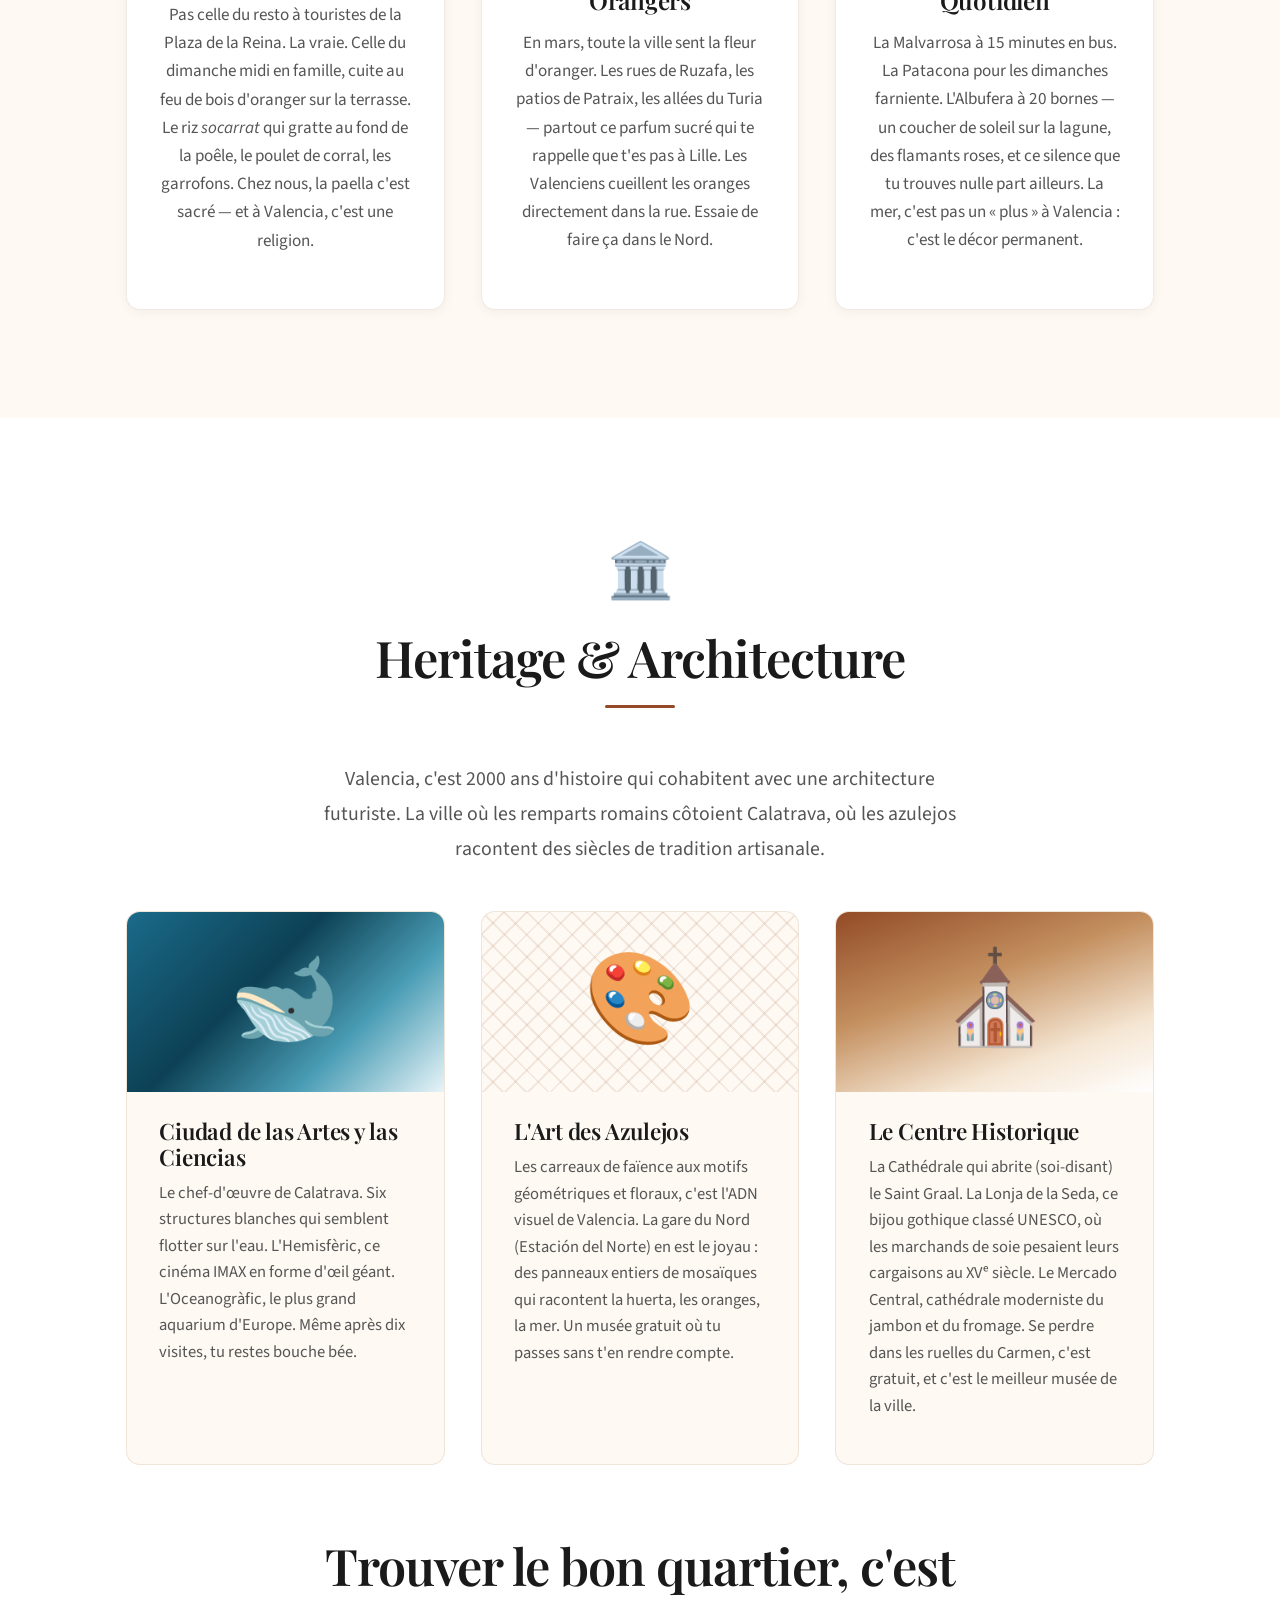
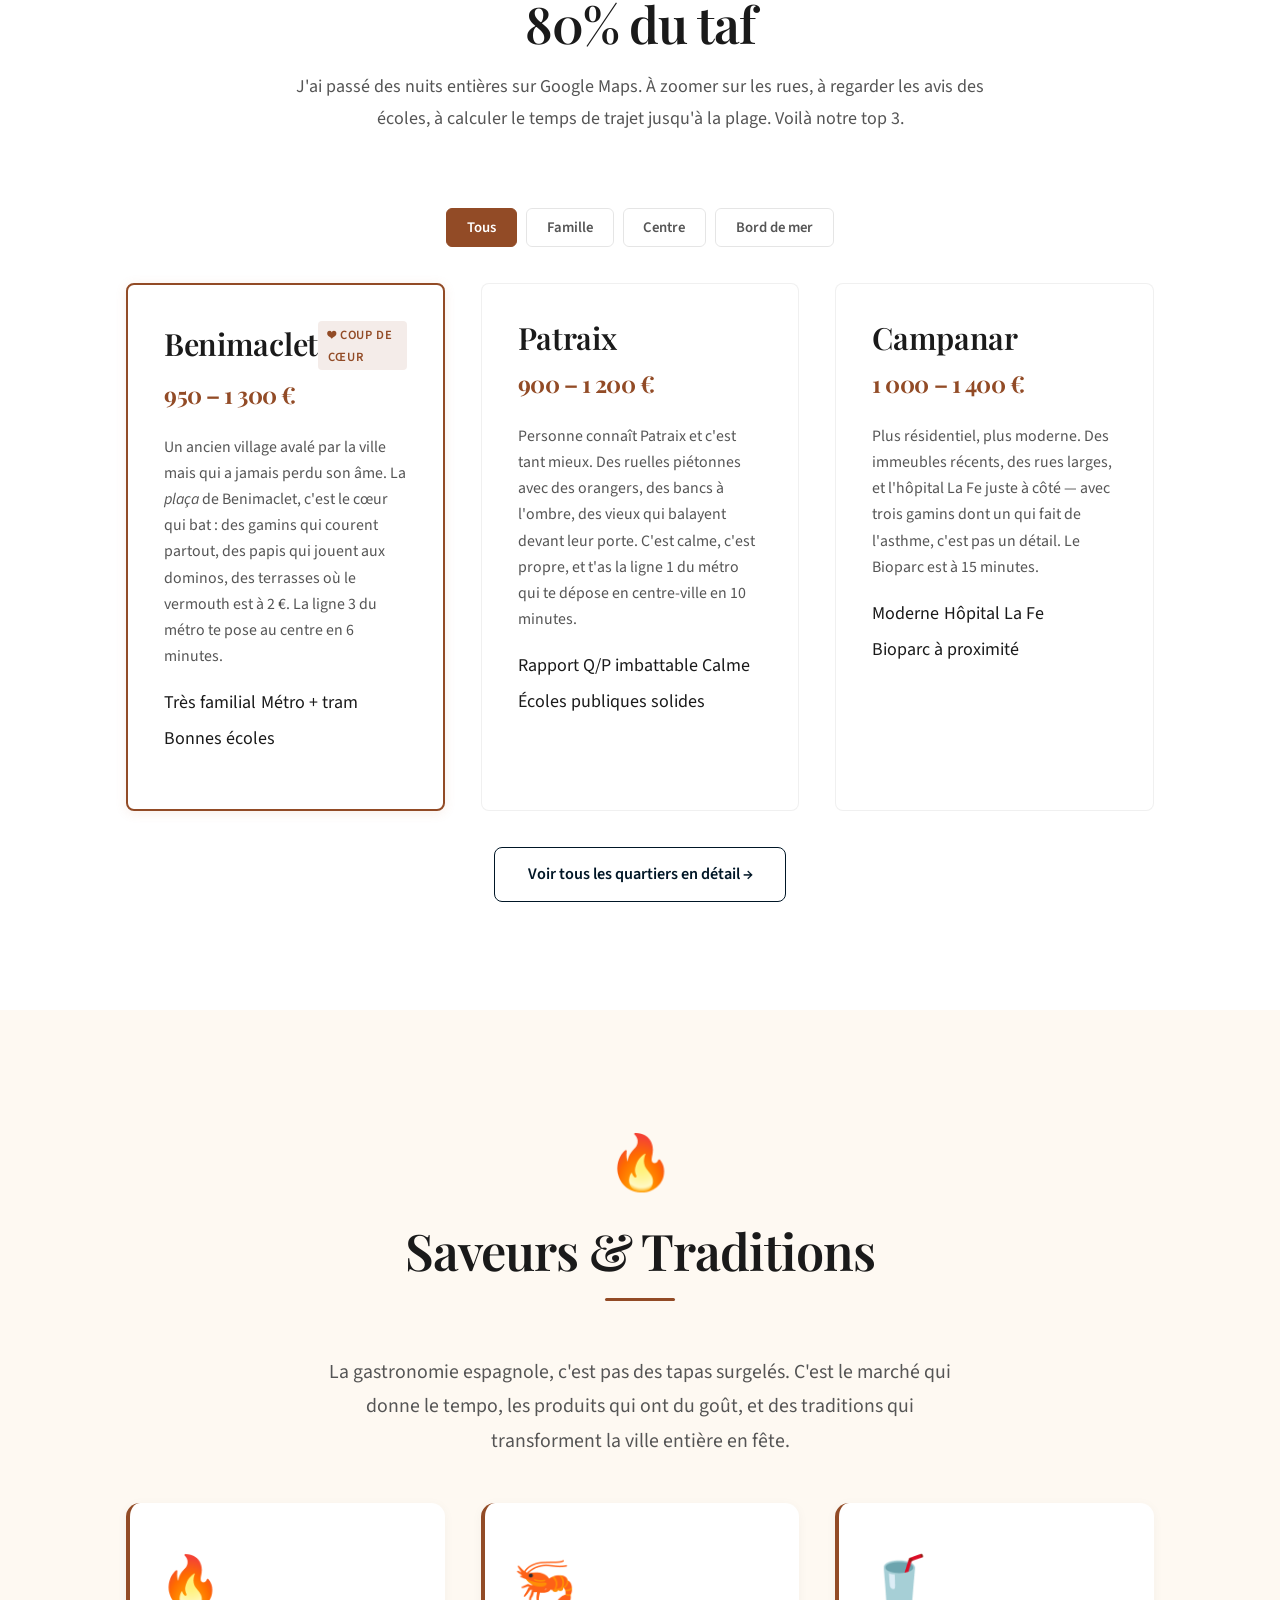
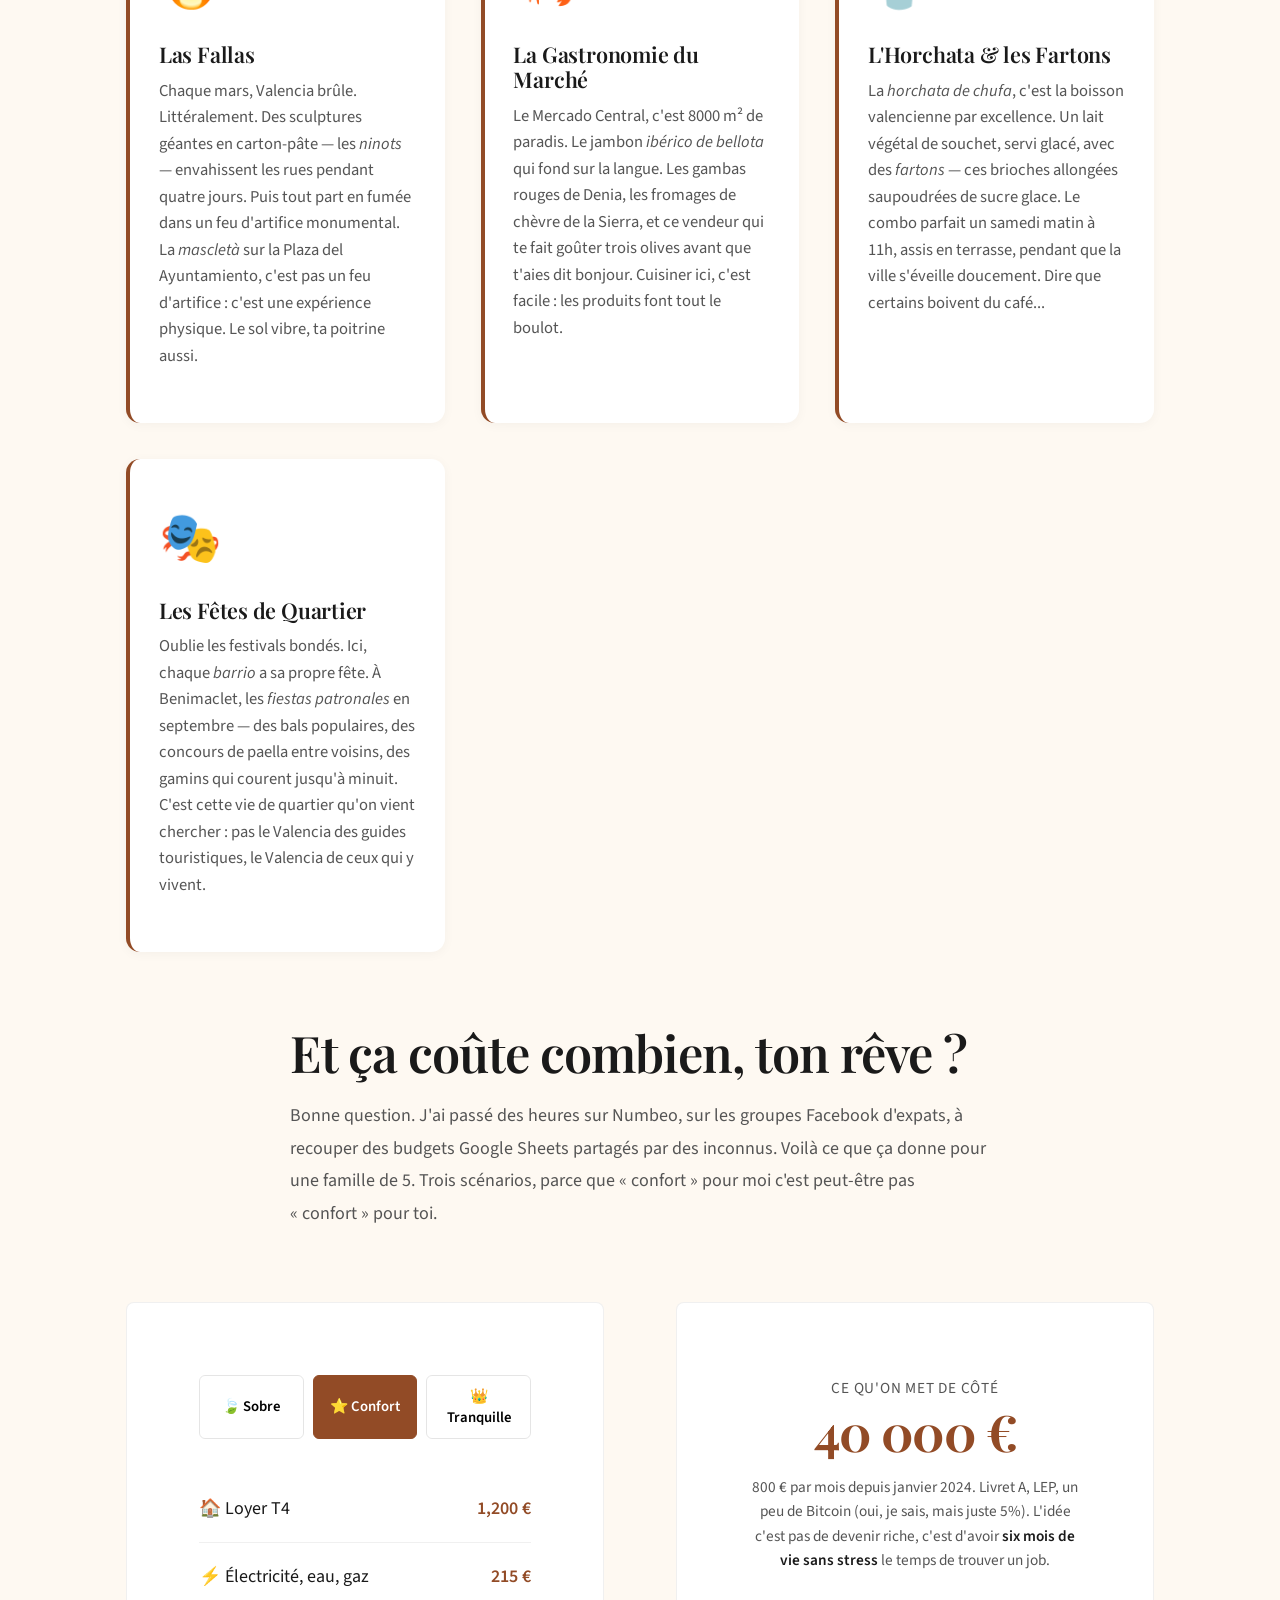
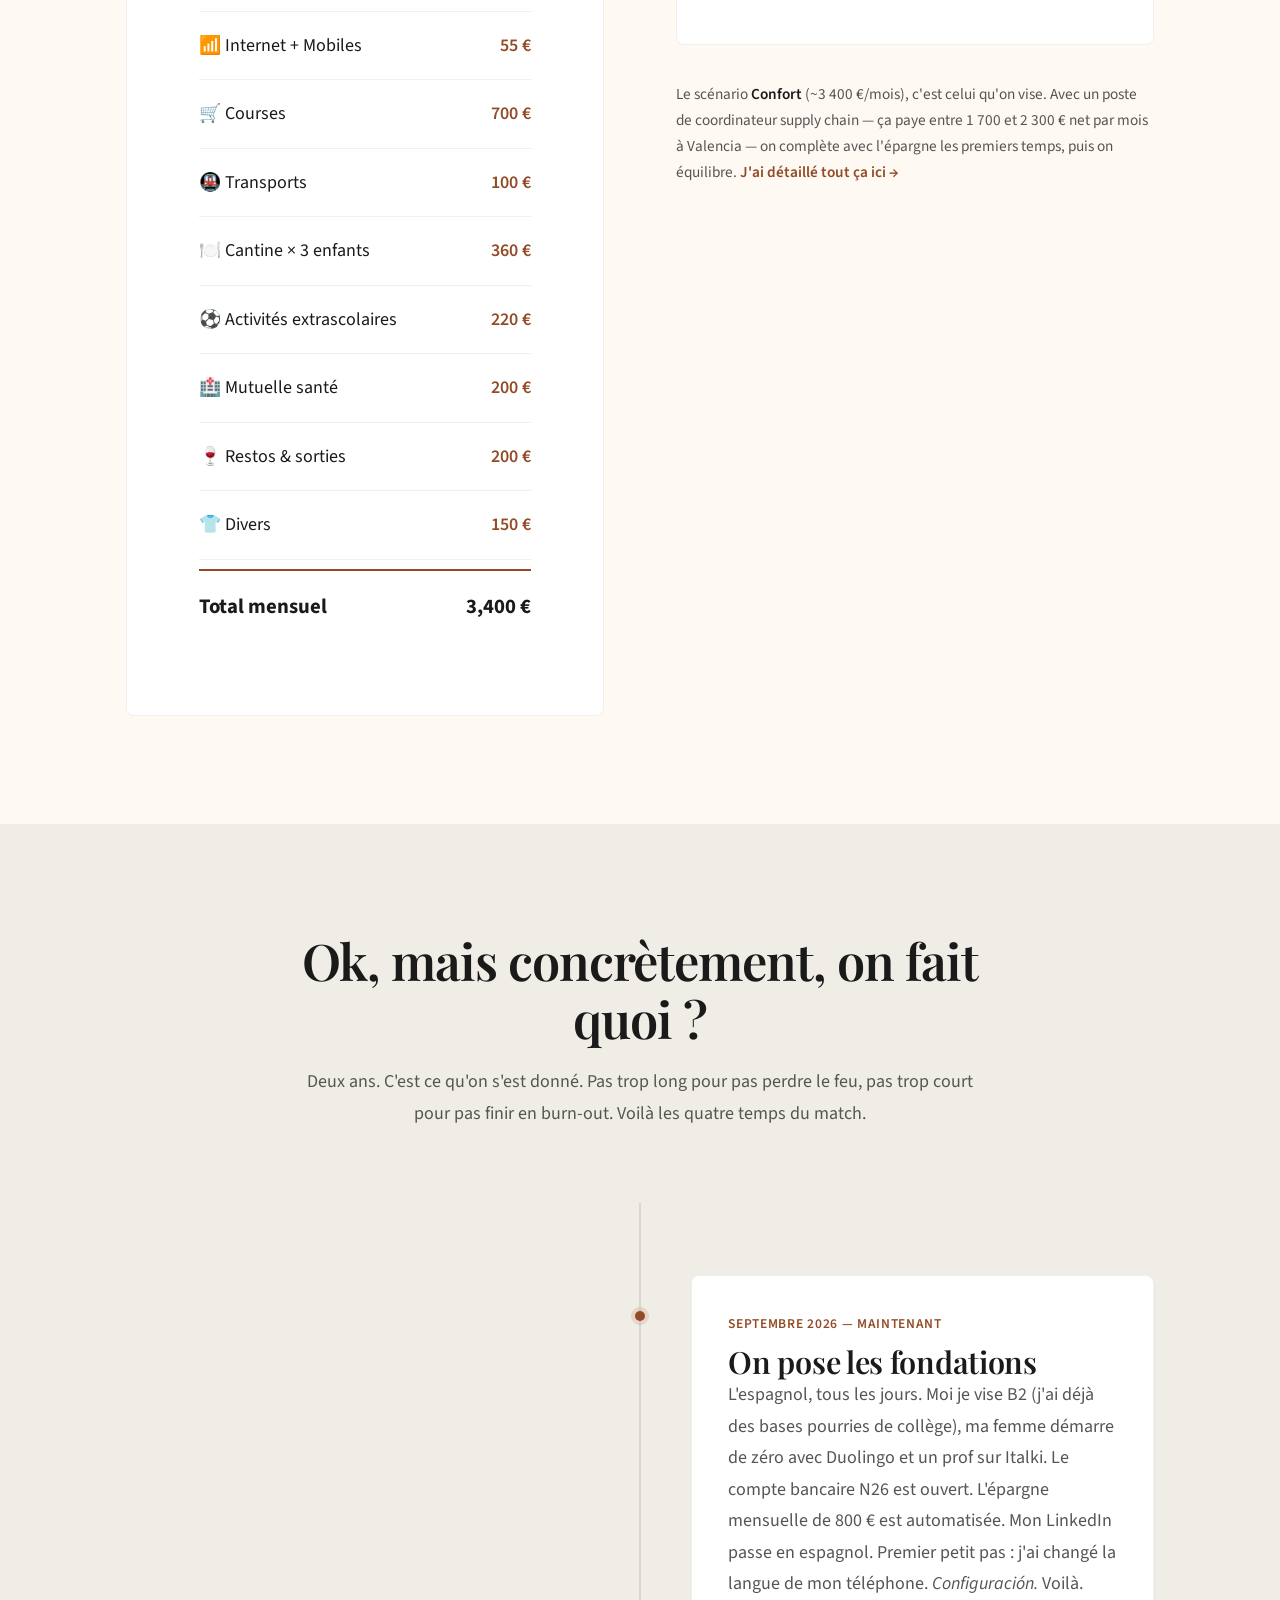
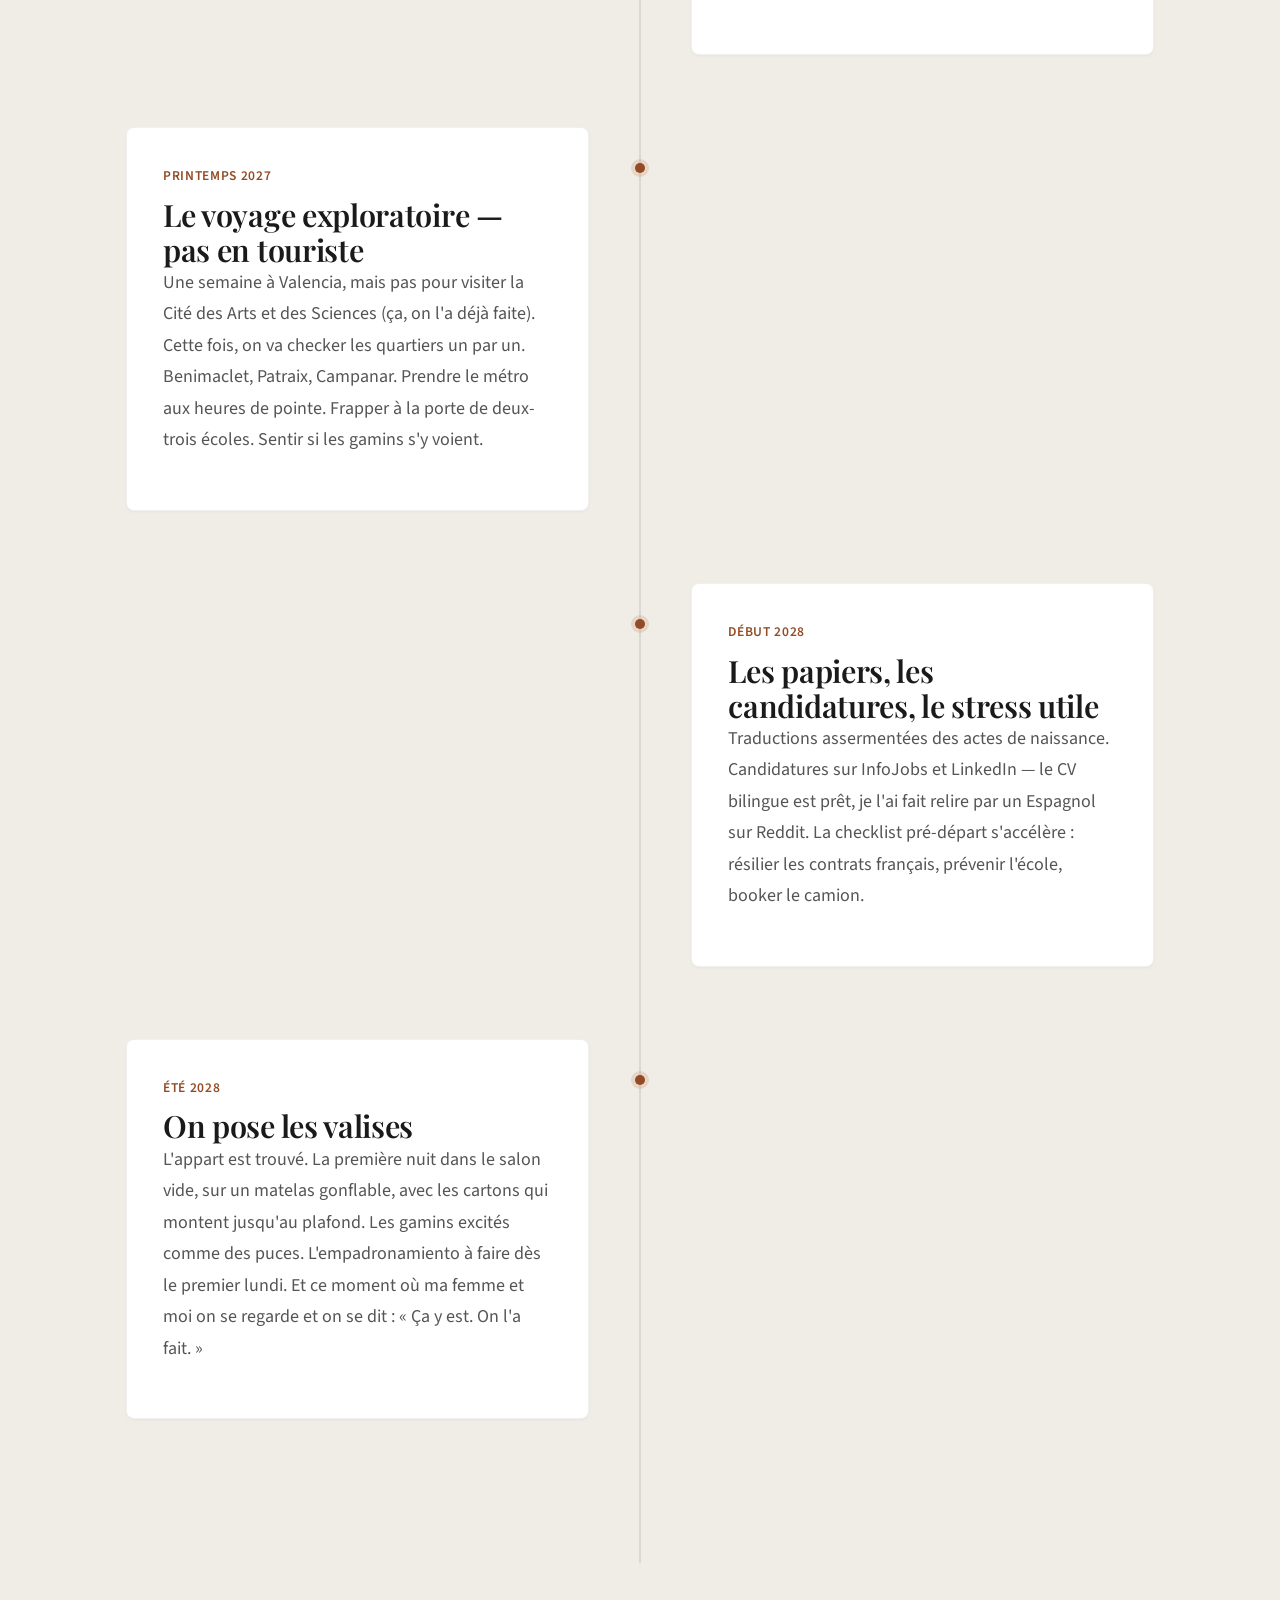
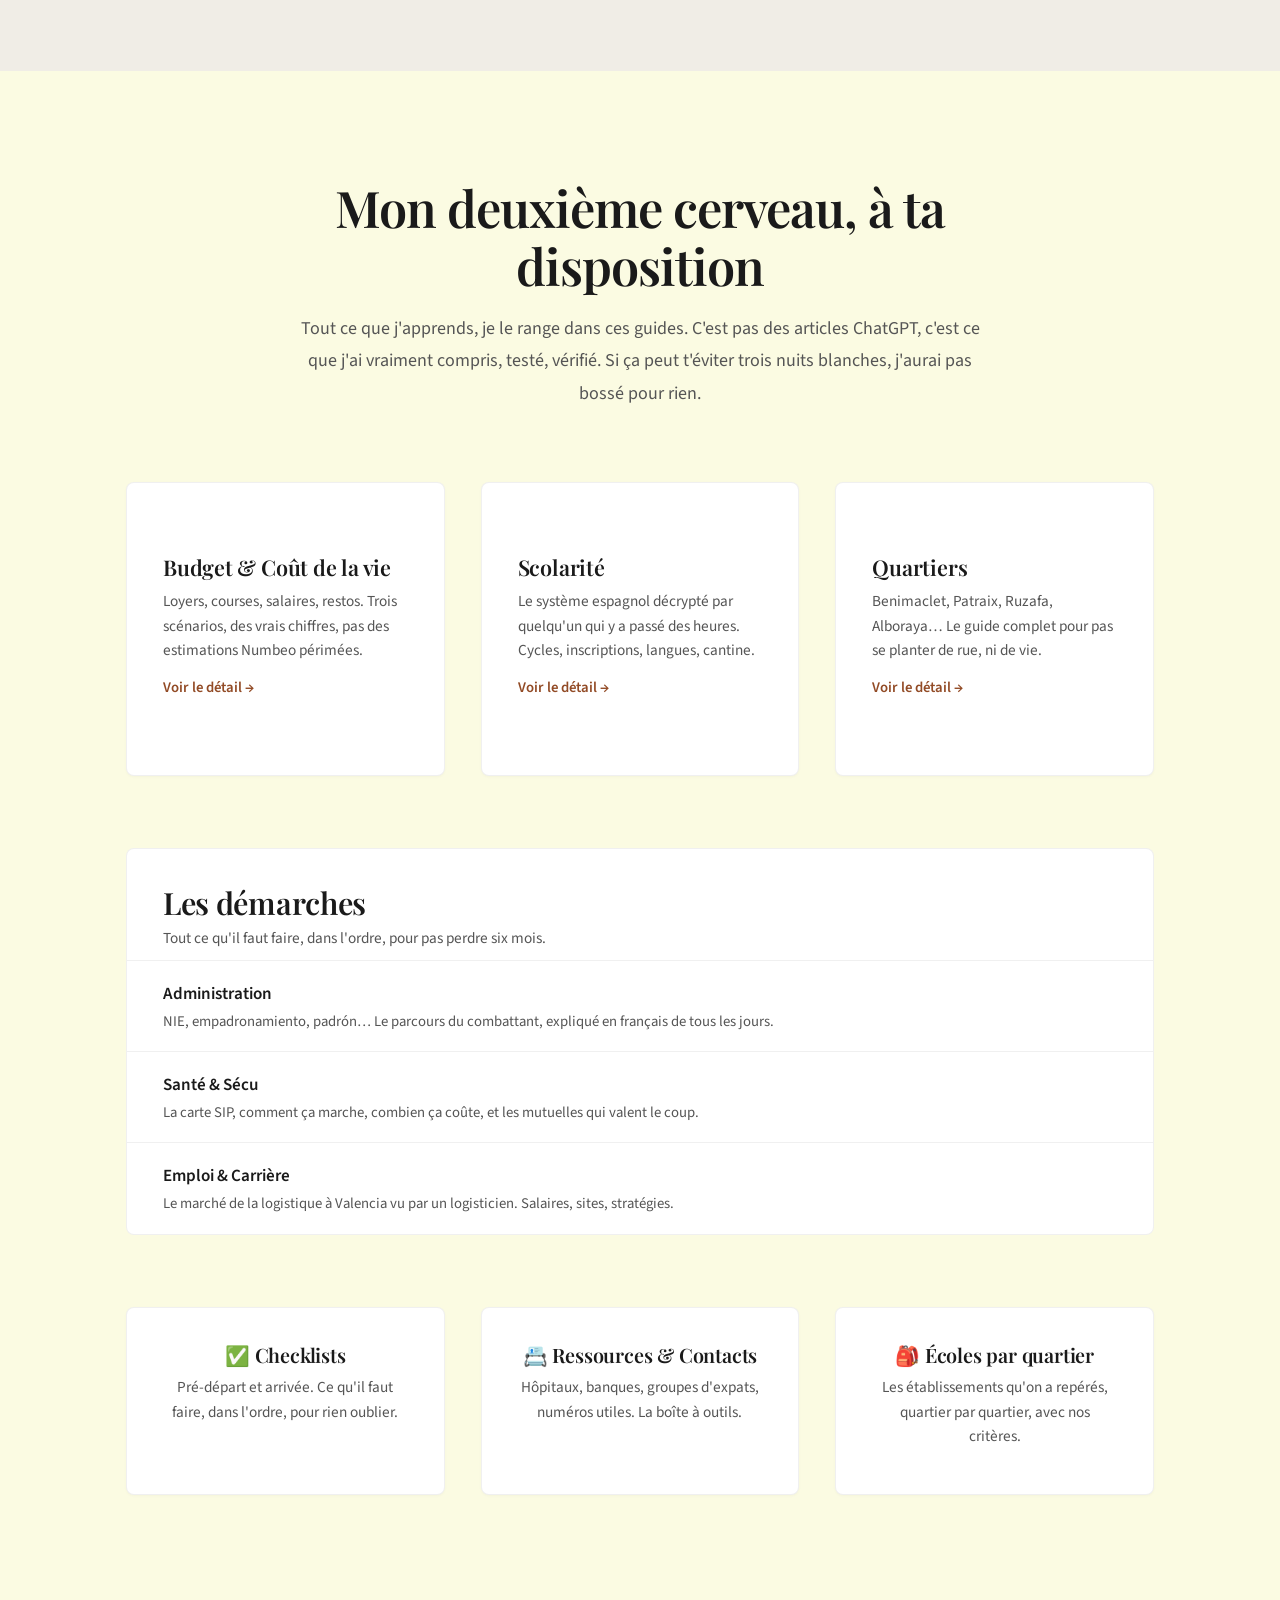
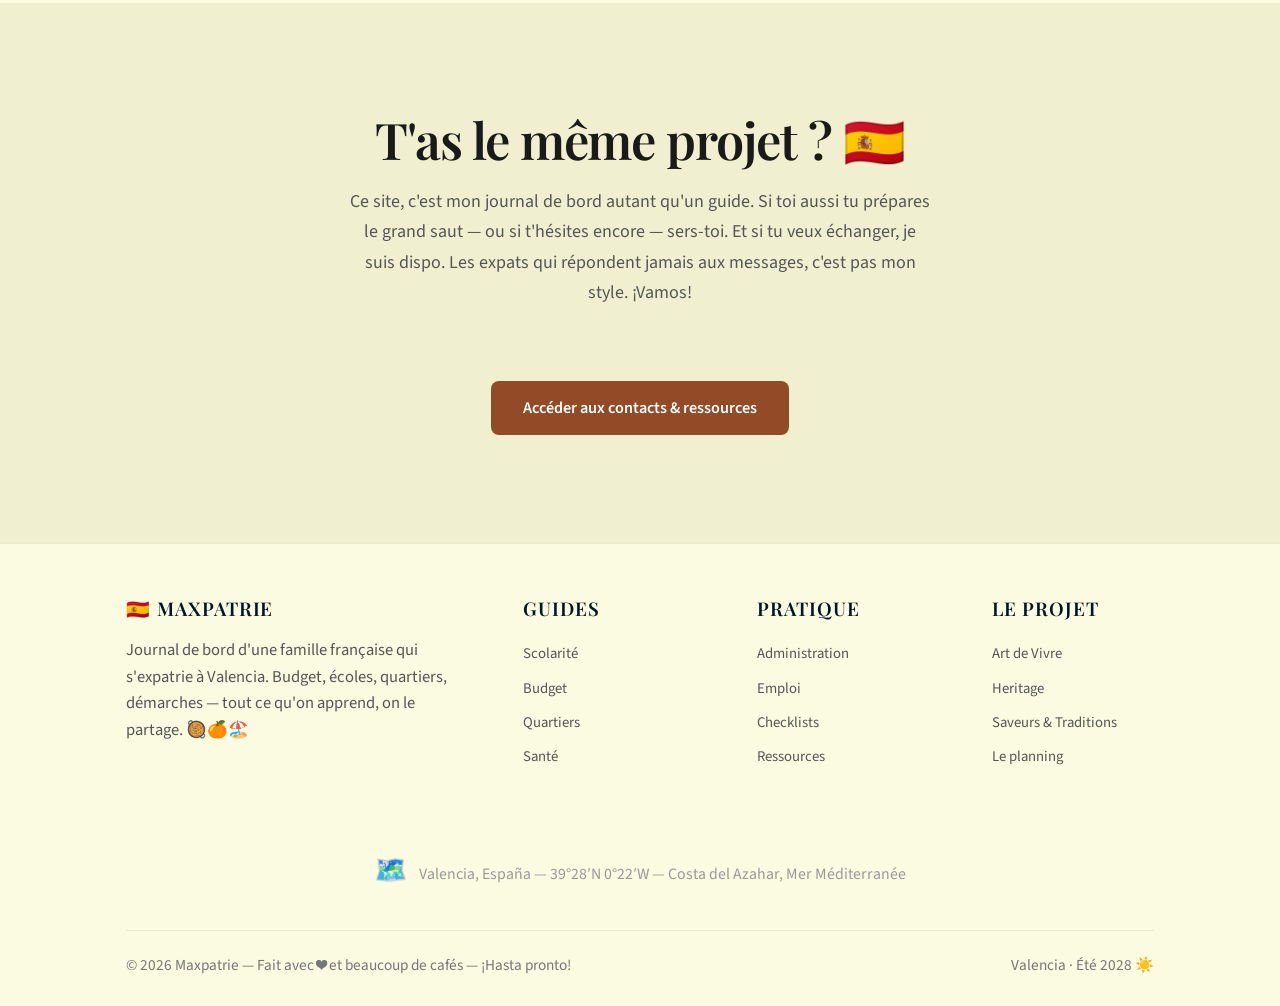
==== commit 55368371: "🎯 Reconstruction Stitch : header beige home, navy pages, footer beige, hero rose/jaune, 3 colonnes" ====
--- a/index.html
+++ b/index.html
@@ -17,7 +17,7 @@
   <!-- CSS -->
   <link rel="stylesheet" href="css/style.css">
 
-  <!-- Stitch Design Overrides — Header Blanc + Hero Rose→Jaune + Sections Culturelles -->
+  <!-- Stitch Design Overrides — Header Beige + Hero Rose→Jaune + Sections Culturelles -->
   <style>
     /* === STITCH DESIGN SYSTEM === */
     :root {
@@ -30,14 +30,14 @@
       --stitch-terracotta: #924b26;
     }
 
-    /* --- NAV HEADER — Fond BLANC, texte foncé --- */
+    /* --- NAV HEADER — Fond BEIGE, texte foncé --- */
     .navbar {
-      background: #ffffff;
+      background: #fbfbe2;
       padding: 0.6rem 0;
       border-bottom: 1px solid rgba(0, 0, 0, 0.06);
     }
     .navbar.scrolled {
-      background: rgba(255, 255, 255, 0.94);
+      background: rgba(251, 251, 226, 0.94);
       backdrop-filter: blur(20px);
       -webkit-backdrop-filter: blur(20px);
       padding: 0.4rem 0;
@@ -69,7 +69,7 @@
       background: #001626;
     }
 
-    /* --- HERO VALENCIA — Dégradé rose → jaune/orangé --- */
+    /* --- HERO VALENCIA — Dégradé rose → jaune/orangé + photo overlay --- */
     .hero-valencia {
       position: relative;
       min-height: 100vh;
@@ -80,6 +80,15 @@
       overflow: hidden;
       padding: 6rem 2rem 4rem;
       background: linear-gradient(165deg, #e8b4b8 0%, #e8a098 20%, #e09860 42%, #e8a850 60%, #f0c060 78%, #fdf0c8 100%);
+    }
+    /* Photo overlay — Valencia cityscape / maison */
+    .hero-valencia .hero-photo-overlay {
+      position: absolute;
+      inset: 0;
+      background: url('data:image/svg+xml,<svg xmlns="http://www.w3.org/2000/svg" viewBox="0 0 1200 800"><defs><linearGradient id="sky" x1="0" y1="0" x2="0" y2="1"><stop offset="0%" stop-color="%23e8b4b8" stop-opacity="0.9"/><stop offset="100%" stop-color="%23fdf0c8" stop-opacity="0.2"/></linearGradient></defs><rect width="1200" height="800" fill="url(%23sky)"/><g opacity="0.12"><!-- Maison valencienne --><rect x="250" y="420" width="700" height="3" fill="%23924b26"/><rect x="280" y="380" width="140" height="40" rx="2" fill="%23924b26"/><rect x="480" y="340" width="160" height="80" rx="2" fill="%23924b26"/><rect x="700" y="360" width="150" height="60" rx="2" fill="%23924b26"/><rect x="310" y="390" width="40" height="40" rx="15" fill="%23fbfbe2"/><rect x="520" y="355" width="40" height="40" rx="15" fill="%23fbfbe2"/><rect x="560" y="355" width="40" height="40" rx="15" fill="%23fbfbe2"/><!-- Tour --><rect x="850" y="300" width="60" height="120" rx="3" fill="%23924b26"/><circle cx="880" cy="320" r="10" fill="%23fbfbe2"/><!-- Palmiers --><rect x="150" y="400" width="6" height="80" rx="3" fill="%23924b26"/><circle cx="153" cy="395" r="30" fill="%238BC34A" opacity="0.3"/><rect x="1000" y="380" width="5" height="70" rx="3" fill="%23924b26"/><circle cx="1002" cy="375" r="28" fill="%238BC34A" opacity="0.3"/></g></svg>') center/cover no-repeat;
+      pointer-events: none;
+      z-index: 0;
+      opacity: 0.40;
     }
     .hero-valencia::before {
       content: '';
@@ -237,23 +246,23 @@
       background: var(--stitch-warm-cream);
     }
 
-    /* Heritage — deep navy bg */
+    /* Heritage — fond blanc contrasté (Stitch design) */
     .section-heritage {
-      background: var(--med-blue-deep);
-      color: rgba(255, 255, 255, 0.85);
+      background: #ffffff;
+      color: var(--charcoal);
     }
     .section-heritage h2,
     .section-heritage h3 {
-      color: #ffffff;
+      color: var(--charcoal);
     }
     .section-heritage .section-underline {
       background: var(--saffron);
     }
 
-    /* Culture Cards — 2 colonnes */
+    /* Culture Cards — 3 colonnes (Stitch design) */
     .culture-cards {
       display: grid;
-      grid-template-columns: repeat(2, 1fr);
+      grid-template-columns: repeat(3, 1fr);
       gap: 2rem;
       max-width: var(--max-width);
       margin: 0 auto;
@@ -299,8 +308,8 @@
       padding: 0 var(--space-lg);
     }
     .heritage-card {
-      background: rgba(255, 255, 255, 0.06);
-      border: 1px solid rgba(255, 255, 255, 0.12);
+      background: var(--stitch-warm-cream);
+      border: 1px solid rgba(146, 75, 38, 0.12);
       border-radius: 14px;
       overflow: hidden;
       transition: transform 0.3s ease, border-color 0.3s ease;
@@ -331,12 +340,12 @@
     }
     .heritage-card-body h3 {
       font-family: var(--font-heading);
-      color: #ffffff;
+      color: var(--charcoal);
       font-size: 1.25rem;
       margin-bottom: 0.5rem;
     }
     .heritage-card-body p {
-      color: rgba(255, 255, 255, 0.65);
+      color: var(--charcoal-light);
       font-size: 0.92rem;
       line-height: 1.6;
     }
@@ -377,9 +386,9 @@
       line-height: 1.6;
     }
 
-    /* --- FOOTER — Fond BLANC --- */
+    /* --- FOOTER — Fond BEIGE --- */
     .footer {
-      background: #ffffff;
+      background: #fbfbe2;
       color: #555555;
       padding: 3rem 0 1.5rem;
       border-top: 1px solid rgba(0, 0, 0, 0.06);
@@ -425,6 +434,11 @@
     }
 
     /* Responsive */
+    @media (max-width: 900px) {
+      .culture-cards {
+        grid-template-columns: repeat(2, 1fr);
+      }
+    }
     @media (max-width: 768px) {
       .hero-valencia h1 {
         font-size: 2.8rem;
@@ -460,7 +474,7 @@
 </head>
 <body>
 
-  <!-- ===== NAVIGATION — HEADER BLANC ===== -->
+  <!-- ===== NAVIGATION — HEADER BEIGE ===== -->
   <nav class="navbar" role="navigation">
     <div class="container">
       <a href="/" class="nav-logo"><span class="flag">🇪🇸</span>MAXPATRIE</a>
@@ -478,8 +492,9 @@
   </nav>
   <div class="nav-overlay"></div>
 
-  <!-- ===== HERO — VALENCIA, Dégradé Rose → Jaune ===== -->
+  <!-- ===== HERO — VALENCIA, Dégradé Rose → Jaune + Photo Overlay ===== -->
   <header class="hero-valencia" id="accueil">
+    <div class="hero-photo-overlay"></div>
     <div class="hero-inner">
       <div class="hero-badge">🇪🇸 Art de Vivre & Culture Espagnole</div>
       <h1>Valencia</h1>
@@ -502,14 +517,14 @@
       </div>
 
       <div class="hero-cta-group">
-        <a href="#art-de-vivre" class="btn btn-primary">Découvrir</a>
+        <a href="#art-de-vivre" class="btn btn-primary">Découvrir la culture</a>
         <a href="#guide" class="btn-outline-white">Voir le guide complet</a>
       </div>
     </div>
   </header>
 
   <!-- ================================================================ -->
-  <!-- SECTION 1 — ART DE VIVRE & CULTURE ESPAGNOLE -->
+  <!-- SECTION 1 — ART DE VIVRE & CULTURE ESPAGNOLE (Fond beige) -->
   <!-- ================================================================ -->
   <section class="section-culture section-cream" id="art-de-vivre">
     <div class="culture-header">
@@ -552,17 +567,17 @@
   </section>
 
   <!-- ================================================================ -->
-  <!-- SECTION 2 — HERITAGE & ARCHITECTURE -->
+  <!-- SECTION 2 — HERITAGE & ARCHITECTURE (Fond blanc) -->
   <!-- ================================================================ -->
   <section class="section-culture section-heritage" id="heritage">
     <div class="culture-header">
       <span class="section-icon">🏛️</span>
-      <h2 style="color:#fff;">Heritage &amp; Architecture</h2>
-      <div class="section-underline" style="background:var(--saffron);"></div>
+      <h2>Heritage &amp; Architecture</h2>
+      <div class="section-underline"></div>
     </div>
 
     <div class="container-narrow" style="text-align:center; margin-bottom:2.5rem;">
-      <p style="font-size:1.1rem; color:rgba(255,255,255,0.65); max-width:650px; margin:0 auto;">
+      <p style="font-size:1.1rem; color:var(--charcoal-light); max-width:650px; margin:0 auto;">
         Valencia, c'est 2000 ans d'histoire qui cohabitent avec une architecture futuriste. La ville où les remparts romains côtoient Calatrava, où les azulejos racontent des siècles de tradition artisanale.
       </p>
     </div>
@@ -602,8 +617,8 @@
     <!-- ===== QUARTIERS — EMBEDDED IN HERITAGE ===== -->
     <div class="container" style="margin-top: 4rem;">
       <div class="editorial-intro">
-        <h2 style="color:#fff;">Trouver le bon quartier, c'est 80% du taf</h2>
-        <p style="color:rgba(255,255,255,0.70);">
+        <h2>Trouver le bon quartier, c'est 80% du taf</h2>
+        <p>
           J'ai passé des nuits entières sur Google Maps. À zoomer sur les rues, à regarder les avis des écoles, à calculer le temps de trajet jusqu'à la plage. Voilà notre top 3.
         </p>
       </div>
@@ -670,9 +685,9 @@
   </section>
 
   <!-- ================================================================ -->
-  <!-- SECTION 3 — SAVEURS & TRADITIONS -->
+  <!-- SECTION 3 — SAVEURS & TRADITIONS (Fond beige) -->
   <!-- ================================================================ -->
-  <section class="section-culture" id="saveurs">
+  <section class="section-culture section-cream" id="saveurs">
     <div class="culture-header">
       <span class="section-icon">🔥</span>
       <h2>Saveurs &amp; Traditions</h2>
@@ -905,7 +920,7 @@
     </div>
   </section>
 
-  <!-- ===== FOOTER — Fond BLANC ===== -->
+  <!-- ===== FOOTER — Fond BEIGE ===== -->
   <footer class="footer">
     <div class="container">
       <div class="footer-grid">
--- a/css/style.css
+++ b/css/style.css
@@ -1,45 +1,56 @@
 /* =============================================
    MAXPATRIE — Design Stitch by Florian
-   "Maxpatrie Home - Spanish Heritage"
-   Palette : Warm Beige / Terracotta / Deep Navy (accents only)
+   Palette : Warm Beige / Terracotta / Deep Navy
    Typo  : Playfair Display (headings) + Source Sans 3 (body)
    ============================================= */
 
 /* --- Google Fonts --- */
 @import url('https://fonts.googleapis.com/css2?family=Playfair+Display:ital,wght@0,400;0,600;0,700;1,400&family=Source+Sans+3:ital,wght@0,300;0,400;0,600;0,700;1,400&display=swap');
 
-/* --- CSS Variables — Stitch Palette --- */
+/* =============================================
+   CSS VARIABLES — Stitch Palette Exact
+   ============================================= */
 :root {
-  /* === Colors — Stitch exact === */
-  --navy:          #001626;
-  --navy-dark:     #000d14;
-  --navy-light:    #002644;
-
-  /* === Fond principal — Warm Beige (Stitch exact) === */
-  --cream:         #fbfbe2;
-  --cream-light:   #fdfded;
-  --cream-dark:    #f0f0d0;
-
-  /* === Accents — Terracotta (Stitch exact) === */
-  --terracotta:    #924b26;
-  --terracotta-dark: #6e381c;
-  --terracotta-ghost: rgba(146, 75, 38, 0.10);
-  --olive:         #8BC34A;
-  --olive-dark:    #6d9e38;
-  --olive-ghost:   rgba(139, 195, 74, 0.10);
-
-  /* === Legacy variable aliases — HTML inline styles compatibility === */
+  /* === Fond principal — Beige (Stitch exact) === */
+  --bg-beige:           #fbfbe2;
+  --bg-beige-light:     #fdfded;
+  --bg-beige-dark:      #f0f0d0;
+
+  /* === Surfaces === */
+  --bg-white:           #ffffff;
+  --bg-card:            #ffffff;
+
+  /* === Navy — Accents & headers intérieurs === */
+  --navy:               #001626;
+  --navy-dark:          #000d14;
+  --navy-light:         #002644;
+
+  /* === Terracotta — CTA, liens, accents === */
+  --terracotta:         #924b26;
+  --terracotta-dark:    #6e381c;
+  --terracotta-light:   #f5e1d8;
+  --terracotta-ghost:   rgba(146, 75, 38, 0.10);
+
+  /* === Texte === */
+  --text:               #1a1a1a;
+  --text-light:         #555555;
+  --text-muted:         #777777;
+
+  /* === Legacy aliases — pour compatibilité HTML inline styles === */
+  --cream:              var(--bg-beige);
+  --cream-light:        var(--bg-beige-light);
+  --cream-dark:         var(--bg-beige-dark);
   --saffron:            var(--terracotta);
   --saffron-dark:       var(--terracotta-dark);
-  --saffron-light:      #e8c0a8;
+  --saffron-light:      var(--terracotta-light);
   --saffron-ghost:      var(--terracotta-ghost);
   --spain-red:          var(--terracotta);
   --spain-red-dark:     var(--terracotta-dark);
   --spain-red-ghost:    var(--terracotta-ghost);
   --med-blue:           var(--navy);
-  --med-blue-dark:      var(--navy-dark);
-  --med-blue-ghost:     rgba(3, 43, 68, 0.07);
+  --med-blue-dark:      var(--navy);
   --med-blue-deep:      var(--navy-dark);
+  --med-blue-ghost:     rgba(0, 22, 38, 0.07);
   --slate:              var(--navy);
   --slate-deep:         var(--navy-dark);
   --slate-light:        var(--navy-light);
@@ -49,30 +60,27 @@
   --accent-light:       var(--terracotta-ghost);
   --golden:             var(--terracotta);
   --golden-dark:        var(--terracotta-dark);
-
-  /* === Surfaces === */
-  --white:              #ffffff;
-  --bg-main:            var(--cream);          /* Fond beige chaud */
-  --surface:            var(--cream-dark);      /* Surface alternée */
-  --surface-alt:        #f0ede6;               /* Surface alt — beige très clair */
-  --sand:               var(--surface-alt);
-  --sand-dark:          #e4dbcf;
-  --card-bg:            var(--white);
-  --section-alt:        #f0ede6;
-
-  /* === Semantics === */
-  --text:               #1a1a1a;
-  --text-light:         #555555;
   --charcoal:           var(--text);
   --charcoal-light:     var(--text-light);
   --red-soft:           var(--terracotta);
-
-  /* === Typography === */
+  --white:              #ffffff;
+  --red:                var(--terracotta);
+
+  /* === Surfaces utilitaires === */
+  --bg-main:            var(--bg-beige);
+  --surface:            var(--bg-beige-dark);
+  --surface-alt:        #f0ede6;
+  --sand:               #f0ede6;
+  --sand-dark:          #e4dbcf;
+  --card-bg:            var(--bg-white);
+  --section-alt:        #f0ede6;
+
+  /* === Typographie === */
   --font-heading: 'Playfair Display', 'Georgia', 'Times New Roman', serif;
   --font-body:    'Source Sans 3', 'Inter', -apple-system, BlinkMacSystemFont, 'Segoe UI', sans-serif;
   --font-mono:    'SF Mono', 'Fira Code', 'Cousine', monospace;
 
-  /* === Spacing === */
+  /* === Espacements === */
   --space-xs:  0.25rem;
   --space-sm:  0.5rem;
   --space-md:  1rem;
@@ -82,7 +90,7 @@
   --max-width:        1100px;
   --max-width-narrow: 750px;
 
-  /* === Easing — ease-out-quart ONLY === */
+  /* === Easing === */
   --ease-out: cubic-bezier(0.25, 1, 0.5, 1);
 
   /* === Transitions === */
@@ -91,7 +99,9 @@
   --transition-slow: 500ms var(--ease-out);
 }
 
-/* --- Reset --- */
+/* =============================================
+   RESET
+   ============================================= */
 *, *::before, *::after {
   box-sizing: border-box;
   margin: 0;
@@ -108,13 +118,15 @@
 body {
   font-family: var(--font-body);
   color: var(--text);
-  background: var(--cream);
+  background: var(--bg-beige);
   line-height: 1.75;
   overflow-x: hidden;
 }
 
-/* --- Typography --- */
-h1, h2, h3, h4 {
+/* =============================================
+   TYPOGRAPHIE
+   ============================================= */
+h1, h2, h3, h4, h5, h6 {
   font-family: var(--font-heading);
   font-weight: 600;
   line-height: 1.15;
@@ -162,7 +174,15 @@
   font-weight: 600;
 }
 
-/* --- Layout --- */
+/* Labels — uppercase, letter-spacing (Stitch spec) */
+label, .label, .badge {
+  text-transform: uppercase;
+  letter-spacing: 0.05em;
+}
+
+/* =============================================
+   LAYOUT
+   ============================================= */
 .container {
   max-width: var(--max-width);
   margin: 0 auto;
@@ -179,7 +199,7 @@
   padding: var(--space-2xl) 0;
 }
 
-/* Alternance : fond crème alterné avec blanc */
+/* Alternance : fond légèrement contrasté */
 .section-alt {
   background: var(--section-alt);
   color: var(--text);
@@ -203,7 +223,6 @@
 /* =============================================
    MOTIF AZULEJOS TEXTURE — CSS pur
    Fond géométrique répétable style carreaux
-   Conservé pour les sections heritage
    ============================================= */
 .azulejos-bg {
   background-color: var(--navy);
@@ -237,7 +256,6 @@
     80px 80px;
 }
 
-/* Variante plus subtile */
 .azulejos-subtle {
   background-color: var(--navy-dark);
   background-image:
@@ -258,7 +276,7 @@
 }
 
 /* =============================================
-   NAVBAR — Fond BLANC, texte foncé (Stitch)
+   NAVBAR — Default: fond BEIGE, texte foncé (Home)
    ============================================= */
 .navbar {
   position: fixed;
@@ -267,13 +285,13 @@
   right: 0;
   z-index: 1000;
   padding: var(--space-md) 0;
-  background: var(--white);
+  background: var(--bg-beige);
   border-bottom: 1px solid rgba(0, 0, 0, 0.06);
   transition: all var(--transition-base);
 }
 
 .navbar.scrolled {
-  background: rgba(255, 255, 255, 0.94);
+  background: rgba(251, 251, 226, 0.94);
   backdrop-filter: blur(20px);
   -webkit-backdrop-filter: blur(20px);
   padding: var(--space-sm) 0;
@@ -287,6 +305,58 @@
   align-items: center;
 }
 
+/* --- Navbar Navy Variant — Pages intérieures (budget, etc.) --- */
+.navbar.navbar-navy {
+  background: var(--navy);
+  border-bottom: 1px solid rgba(255, 255, 255, 0.10);
+}
+
+.navbar.navbar-navy.scrolled {
+  background: rgba(0, 22, 38, 0.94);
+  border-bottom: 1px solid rgba(255, 255, 255, 0.12);
+  box-shadow: 0 1px 8px rgba(0, 0, 0, 0.20);
+}
+
+.navbar.navbar-navy .nav-logo {
+  color: #ffffff;
+}
+
+.navbar.navbar-navy .nav-links a {
+  color: rgba(255, 255, 255, 0.75);
+}
+
+.navbar.navbar-navy .nav-links a:hover {
+  color: #ffffff;
+}
+
+.navbar.navbar-navy .nav-links a::after {
+  background: var(--terracotta);
+}
+
+.navbar.navbar-navy .nav-cta {
+  background: var(--terracotta);
+  color: #ffffff !important;
+}
+
+.navbar.navbar-navy .nav-toggle span {
+  background: #ffffff;
+}
+
+.navbar.navbar-navy .nav-search input {
+  background: rgba(255, 255, 255, 0.10);
+  border-color: rgba(255, 255, 255, 0.20);
+  color: #ffffff;
+}
+
+.navbar.navbar-navy .nav-search input::placeholder {
+  color: rgba(255, 255, 255, 0.45);
+}
+
+.navbar.navbar-navy .nav-search input:focus {
+  border-color: var(--terracotta);
+}
+
+/* --- Nav Logo --- */
 .nav-logo {
   font-family: var(--font-heading);
   font-size: 1.4rem;
@@ -299,10 +369,12 @@
   text-decoration: none;
 }
 
-.nav-logo .emoji {
+.nav-logo .emoji,
+.nav-logo .flag {
   font-size: 1.6rem;
 }
 
+/* --- Nav Links --- */
 .nav-links {
   display: flex;
   gap: var(--space-lg);
@@ -339,7 +411,7 @@
   width: 100%;
 }
 
-/* Search bar in navbar */
+/* --- Nav Search --- */
 .nav-search {
   display: flex;
   align-items: center;
@@ -352,7 +424,7 @@
   padding: 0.4rem 0.8rem;
   border: 1px solid rgba(0, 0, 0, 0.12);
   border-radius: 6px;
-  background: var(--cream-light);
+  background: var(--bg-beige-light);
   color: var(--text);
   outline: none;
   transition: border-color var(--transition-fast);
@@ -368,9 +440,10 @@
   opacity: 0.6;
 }
 
+/* --- Nav CTA --- */
 .nav-cta {
   background: var(--terracotta);
-  color: var(--white) !important;
+  color: var(--bg-white) !important;
   padding: 0.45rem 1.1rem;
   border-radius: 6px;
   font-weight: 600;
@@ -379,14 +452,14 @@
 
 .nav-cta:hover {
   background: var(--terracotta-dark);
-  color: var(--white) !important;
+  color: var(--bg-white) !important;
 }
 
 .nav-cta::after {
   display: none !important;
 }
 
-/* Mobile Nav Toggle */
+/* --- Mobile Nav Toggle --- */
 .nav-toggle {
   display: none;
   flex-direction: column;
@@ -430,7 +503,7 @@
   background: linear-gradient(165deg, #e8b4b8 0%, #e8a098 20%, #e09860 42%, #e8a850 60%, #f0c060 78%, #fdf0c8 100%);
 }
 
-/* Texture subtile sur le hero — lueurs chaudes */
+/* Texture subtile sur le hero */
 .hero::before {
   content: '';
   position: absolute;
@@ -456,7 +529,6 @@
   z-index: 0;
 }
 
-/* Vignette subtile */
 .hero::after {
   content: '';
   position: absolute;
@@ -490,7 +562,7 @@
   color: var(--terracotta);
 }
 
-/* Hero lead — texte introductif, style éditorial */
+/* Hero lead */
 .hero-lead {
   font-size: 1.05rem;
   line-height: 1.7;
@@ -501,7 +573,7 @@
   color: var(--text);
 }
 
-/* Hero context — plus petit, plus factuel */
+/* Hero context */
 .hero-context {
   font-size: 0.9rem;
   line-height: 1.7;
@@ -536,7 +608,7 @@
   letter-spacing: -0.03em;
 }
 
-/* Hero badge — marqueur discret */
+/* Hero badge */
 .hero-badge {
   display: inline-flex;
   align-items: center;
@@ -596,7 +668,9 @@
   flex-wrap: wrap;
 }
 
-/* --- Buttons --- */
+/* =============================================
+   BUTTONS — Terracotta (Stitch)
+   ============================================= */
 .btn {
   display: inline-flex;
   align-items: center;
@@ -613,11 +687,12 @@
 
 .btn-primary {
   background: var(--terracotta);
-  color: var(--white);
+  color: var(--bg-white);
 }
 
 .btn-primary:hover {
   background: var(--terracotta-dark);
+  color: var(--bg-white);
 }
 
 .btn-outline {
@@ -632,7 +707,6 @@
   border-color: var(--navy);
 }
 
-/* Dans les sections claires, btn-outline s'adapte */
 .section:not(.section-alt) .btn-outline,
 body > .section .btn-outline,
 section:not(.section-alt) .btn-outline {
@@ -643,7 +717,7 @@
 .section:not(.section-alt) .btn-outline:hover,
 section:not(.section-alt) .btn-outline:hover {
   background: var(--navy);
-  color: var(--white);
+  color: var(--bg-white);
   border-color: var(--navy);
 }
 
@@ -654,9 +728,10 @@
 
 /* =============================================
    CARDS — Fond blanc, bordure fine, ombre légère
+   border-radius: 8px max (Stitch)
    ============================================= */
 .card {
-  background: var(--card-bg);
+  background: var(--bg-card);
   border-radius: 8px;
   padding: var(--space-lg);
   transition: transform var(--transition-fast), box-shadow var(--transition-base);
@@ -669,7 +744,7 @@
   box-shadow: 0 4px 14px rgba(0, 0, 0, 0.07);
 }
 
-/* Variation par position */
+/* Variation par position dans grid-3 */
 .grid-3 > .card:nth-child(3n+1) {
   border-left: none;
 }
@@ -679,7 +754,7 @@
 }
 
 .grid-3 > .card:nth-child(3n) {
-  background: var(--cream-dark);
+  background: var(--bg-beige-dark);
   border-color: transparent;
   box-shadow: none;
 }
@@ -688,15 +763,15 @@
   background: var(--surface-alt);
 }
 
-/* Dans section-alt, les cartes s'adaptent */
+/* Cartes dans section-alt */
 .section-alt .card {
-  background: var(--white);
+  background: var(--bg-white);
   border-color: rgba(0, 0, 0, 0.06);
   color: var(--text);
 }
 
 .section-alt .card:hover {
-  background: var(--cream-light);
+  background: var(--bg-beige-light);
 }
 
 .section-alt .card h3 {
@@ -708,7 +783,7 @@
 }
 
 .section-alt .grid-3 > .card:nth-child(3n) {
-  background: var(--cream-dark);
+  background: var(--bg-beige-dark);
   border-color: transparent;
 }
 
@@ -742,7 +817,9 @@
   margin-bottom: 0;
 }
 
-/* --- Grids --- */
+/* =============================================
+   GRIDS — 2/3/4 colonnes responsives
+   ============================================= */
 .grid-2 {
   display: grid;
   grid-template-columns: repeat(auto-fit, minmax(min(100%, 340px), 1fr));
@@ -761,7 +838,9 @@
   gap: var(--space-lg);
 }
 
-/* --- Section Headers — épuré --- */
+/* =============================================
+   SECTION HEADERS
+   ============================================= */
 .section-header {
   text-align: left;
   margin-bottom: var(--space-xl);
@@ -773,8 +852,8 @@
   font-weight: 400;
   color: var(--terracotta);
   margin-bottom: var(--space-sm);
-  text-transform: none;
-  letter-spacing: 0;
+  text-transform: uppercase;
+  letter-spacing: 0.05em;
   background: none;
   padding: 0;
   border-radius: 0;
@@ -803,15 +882,17 @@
   font-size: 0.85rem;
   font-weight: 400;
   color: var(--terracotta);
-  text-transform: none;
-  letter-spacing: 0;
+  text-transform: uppercase;
+  letter-spacing: 0.05em;
   background: none;
   padding: 0;
   border-radius: 0;
   margin-bottom: var(--space-sm);
 }
 
-/* --- Timeline --- */
+/* =============================================
+   TIMELINE
+   ============================================= */
 .timeline {
   position: relative;
   padding: var(--space-xl) 0;
@@ -842,7 +923,7 @@
 .timeline-content {
   width: 45%;
   padding: var(--space-lg);
-  background: var(--white);
+  background: var(--bg-white);
   border-radius: 8px;
   position: relative;
   border: 1px solid rgba(0, 0, 0, 0.06);
@@ -875,21 +956,23 @@
   font-size: 0.75rem;
   font-weight: 600;
   color: var(--terracotta);
-  text-transform: none;
-  letter-spacing: 0.02em;
+  text-transform: uppercase;
+  letter-spacing: 0.05em;
   margin-bottom: var(--space-sm);
 }
 
-/* --- Budget Calculator --- */
+/* =============================================
+   BUDGET CALCULATOR
+   ============================================= */
 .calculator {
-  background: var(--white);
+  background: var(--bg-white);
   border-radius: 8px;
   padding: var(--space-xl);
   border: 1px solid rgba(0, 0, 0, 0.06);
 }
 
 .section-alt .calculator {
-  background: var(--white);
+  background: var(--bg-white);
   border-color: rgba(0, 0, 0, 0.06);
   color: var(--text);
 }
@@ -961,7 +1044,7 @@
 .calc-scenario button.active {
   border-color: var(--terracotta);
   background: var(--terracotta);
-  color: var(--white);
+  color: var(--bg-white);
 }
 
 .section-alt .calc-scenario button.active {
@@ -986,7 +1069,7 @@
 }
 
 .epargne-card {
-  background: var(--white);
+  background: var(--bg-white);
   border-radius: 8px;
   padding: var(--space-xl);
   border: 1px solid rgba(0, 0, 0, 0.06);
@@ -997,8 +1080,8 @@
   font-size: 0.85rem;
   color: var(--text-light);
   margin-bottom: var(--space-xs);
-  text-transform: none;
-  letter-spacing: 0;
+  text-transform: uppercase;
+  letter-spacing: 0.05em;
 }
 
 .epargne-chiffre {
@@ -1030,9 +1113,11 @@
   font-weight: 600;
 }
 
-/* --- Neighborhood Cards --- */
+/* =============================================
+   QUARTIER CARDS
+   ============================================= */
 .quartier-card {
-  background: var(--white);
+  background: var(--bg-white);
   border-radius: 8px;
   padding: var(--space-lg);
   border: 1px solid rgba(0, 0, 0, 0.06);
@@ -1051,7 +1136,7 @@
 }
 
 .section-alt .quartier-card {
-  background: var(--white);
+  background: var(--bg-white);
   border-color: rgba(0, 0, 0, 0.06);
   color: var(--text);
 }
@@ -1073,7 +1158,6 @@
   color: var(--text);
 }
 
-/* Quartier header */
 .quartier-header {
   display: flex;
   justify-content: space-between;
@@ -1088,8 +1172,8 @@
   background: var(--terracotta-ghost);
   padding: 0.15rem 0.55rem;
   border-radius: 4px;
-  text-transform: none;
-  letter-spacing: 0;
+  text-transform: uppercase;
+  letter-spacing: 0.05em;
 }
 
 .section-alt .quartier-badge {
@@ -1097,7 +1181,6 @@
   background: var(--terracotta-ghost);
 }
 
-/* Quartier description */
 .quartier-desc {
   font-size: 0.88rem;
   line-height: 1.65;
@@ -1109,7 +1192,6 @@
   color: var(--text-light);
 }
 
-/* Quartier filter */
 .quartier-filter {
   display: flex;
   justify-content: center;
@@ -1139,10 +1221,9 @@
 .quartier-filter button.active {
   border-color: var(--terracotta);
   background: var(--terracotta);
-  color: var(--white);
-}
-
-/* Quartiers Grid */
+  color: var(--bg-white);
+}
+
 .quartiers-grid {
   display: grid;
   grid-template-columns: repeat(auto-fit, minmax(min(100%, 300px), 1fr));
@@ -1170,7 +1251,7 @@
 }
 
 .meta-tag {
-  background: var(--cream-dark);
+  background: var(--bg-beige-dark);
   padding: 0.2rem 0.6rem;
   border-radius: 4px;
   font-size: 0.72rem;
@@ -1181,13 +1262,13 @@
 }
 
 .section-alt .meta-tag {
-  background: var(--cream-dark);
+  background: var(--bg-beige-dark);
   color: var(--text-light);
 }
 
 .meta-tag.good {
-  background: var(--olive-ghost);
-  color: var(--olive-dark);
+  background: rgba(139, 195, 74, 0.10);
+  color: #6d9e38;
 }
 
 .meta-tag.warn {
@@ -1216,8 +1297,8 @@
 .score-label {
   font-size: 0.6rem;
   color: var(--text-light);
-  text-transform: none;
-  letter-spacing: 0;
+  text-transform: uppercase;
+  letter-spacing: 0.05em;
 }
 
 .section-alt .score-label {
@@ -1263,7 +1344,7 @@
 }
 
 .editorial-full-bleed {
-  background: var(--cream-dark);
+  background: var(--bg-beige-dark);
   padding: var(--space-xl) 0;
   border-radius: 8px;
   margin-top: var(--space-lg);
@@ -1311,7 +1392,7 @@
 }
 
 .guide-card {
-  background: var(--white);
+  background: var(--bg-white);
   border-radius: 8px;
   padding: var(--space-xl) var(--space-lg);
   border: 1px solid rgba(0, 0, 0, 0.06);
@@ -1355,7 +1436,7 @@
 
 /* Guide list */
 .guide-list {
-  background: var(--white);
+  background: var(--bg-white);
   border-radius: 8px;
   border: 1px solid rgba(0, 0, 0, 0.06);
   overflow: hidden;
@@ -1396,7 +1477,7 @@
 }
 
 .guide-list-item:hover {
-  background: var(--cream-light);
+  background: var(--bg-beige-light);
   color: var(--text);
 }
 
@@ -1432,7 +1513,7 @@
    SECTION CTA — Final call-to-action
    ============================================= */
 .section-cta {
-  background: var(--cream-dark);
+  background: var(--bg-beige-dark);
   color: var(--text);
   text-align: center;
   padding: var(--space-2xl) 0;
@@ -1453,7 +1534,7 @@
 
 .section-cta .btn-primary {
   background: var(--terracotta);
-  color: var(--white);
+  color: var(--bg-white);
 }
 
 .section-cta .btn-primary:hover {
@@ -1461,13 +1542,13 @@
 }
 
 /* =============================================
-   FOOTER — Fond BLANC (Stitch)
+   FOOTER — Fond BEIGE (#fbfbe2), texte foncé (Stitch)
    ============================================= */
 .footer {
-  background-color: var(--white);
+  background-color: var(--bg-beige);
   color: var(--text-light);
   padding: var(--space-2xl) 0 var(--space-lg);
-  border-top: 1px solid rgba(0, 0, 0, 0.06);
+  border-top: 1px solid rgba(0, 0, 0, 0.08);
 }
 
 .footer-grid {
@@ -1481,8 +1562,8 @@
   color: var(--text);
   margin-bottom: var(--space-md);
   font-size: 0.8rem;
-  text-transform: none;
-  letter-spacing: 0;
+  text-transform: uppercase;
+  letter-spacing: 0.05em;
 }
 
 .footer a {
@@ -1520,13 +1601,28 @@
   color: var(--text-light);
 }
 
-/* --- Content Pages --- */
+.footer-map-reference {
+  margin-top: 1.5rem;
+  text-align: center;
+  font-size: 0.88rem;
+  color: var(--text-muted);
+}
+
+.footer-map-reference span {
+  font-size: 1.5rem;
+  display: inline-block;
+  margin-right: 0.4rem;
+}
+
+/* =============================================
+   CONTENT PAGES — Pages intérieures
+   ============================================= */
 .content-page {
   padding-top: 100px;
 }
 
 .content-header {
-  background: var(--cream-dark);
+  background: var(--bg-beige-dark);
   padding: var(--space-2xl) 0 var(--space-xl);
   margin-bottom: var(--space-xl);
   color: var(--text);
@@ -1592,7 +1688,9 @@
   border-left: none;
 }
 
-/* --- Animations — ease-out-quart only --- */
+/* =============================================
+   ANIMATIONS — ease-out-quart only
+   ============================================= */
 .fade-in {
   opacity: 0;
   transform: translateY(20px);
@@ -1604,7 +1702,9 @@
   transform: translateY(0);
 }
 
-/* --- prefers-reduced-motion --- */
+/* =============================================
+   prefers-reduced-motion
+   ============================================= */
 @media (prefers-reduced-motion: reduce) {
   *,
   *::before,
@@ -1724,12 +1824,16 @@
     height: 100vh;
     width: 280px;
     flex-direction: column;
-    background: var(--white);
+    background: var(--bg-beige);
     padding: 6rem var(--space-lg) var(--space-lg);
     gap: var(--space-md);
     transition: right var(--transition-base);
     box-shadow: 0 0 60px rgba(0, 0, 0, 0.10);
     z-index: 999;
+  }
+
+  .navbar.navbar-navy .nav-links {
+    background: var(--navy);
   }
 
   .nav-links.open {
